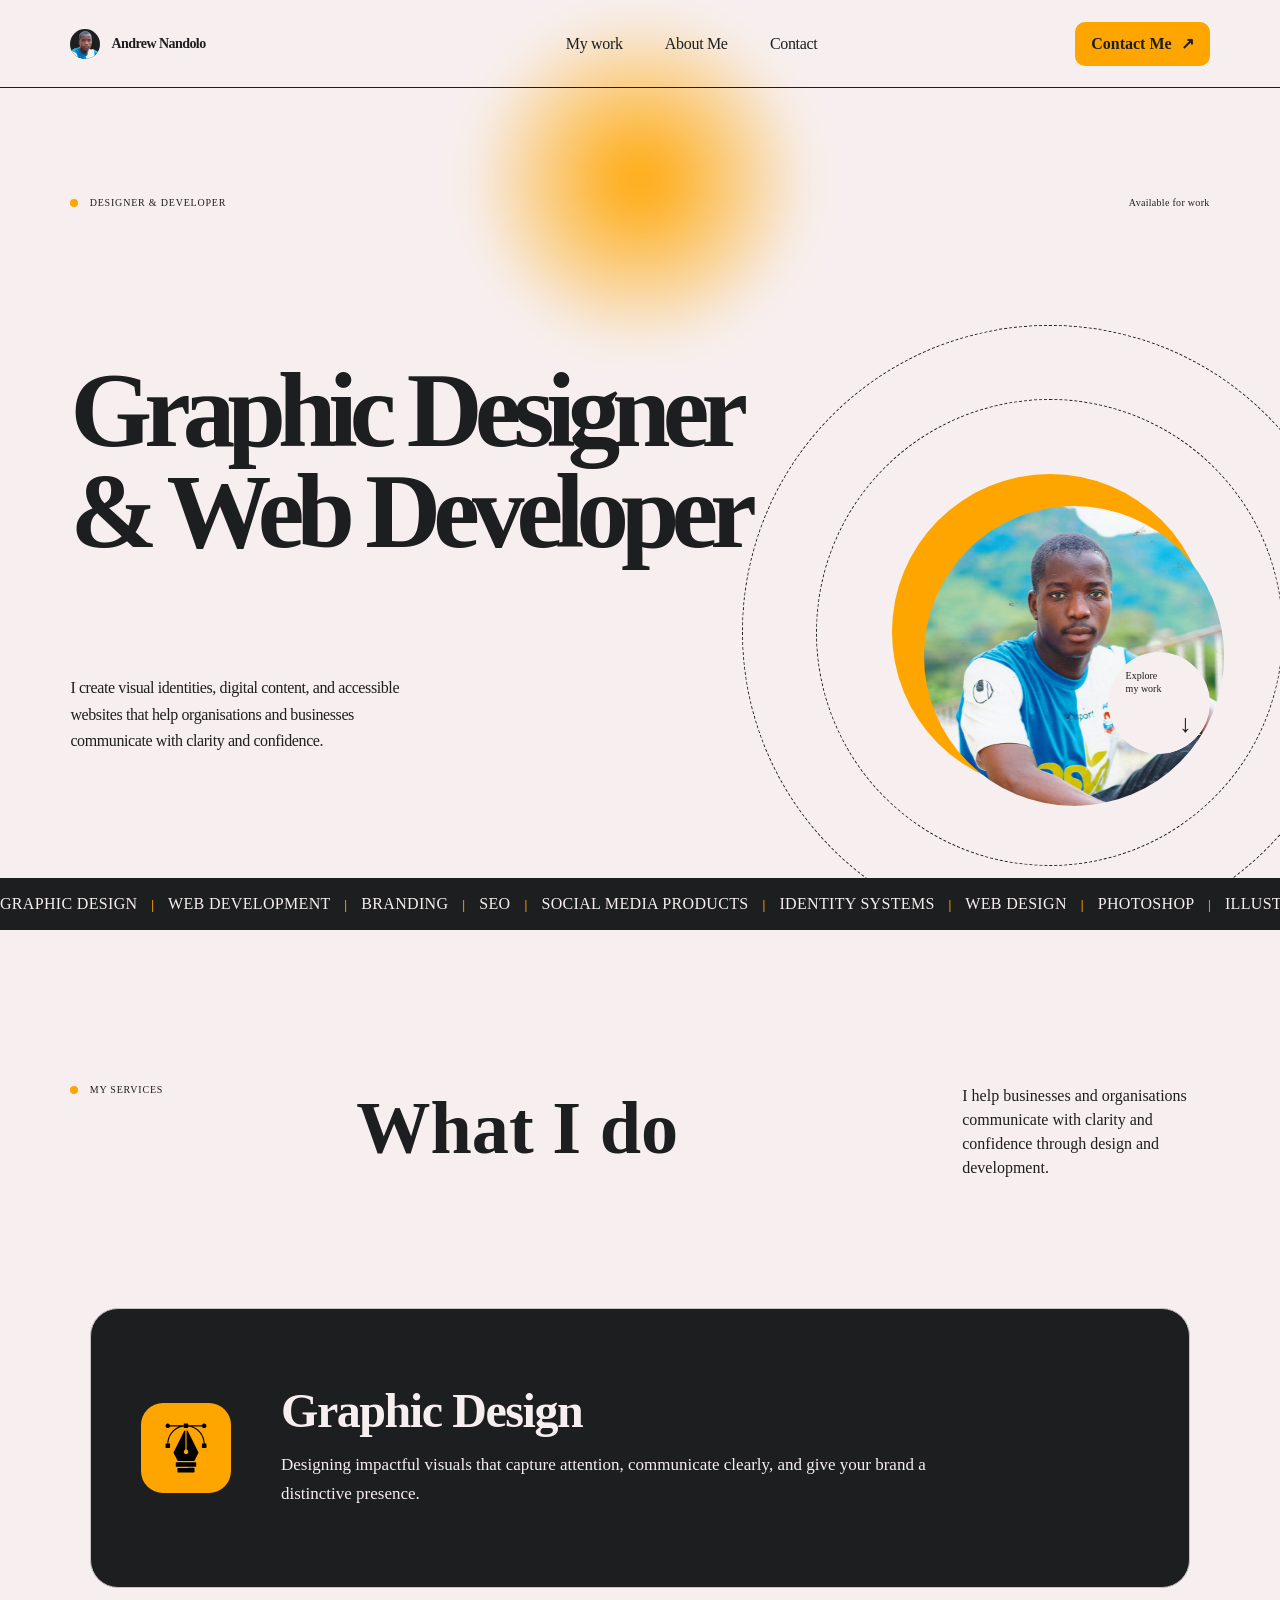
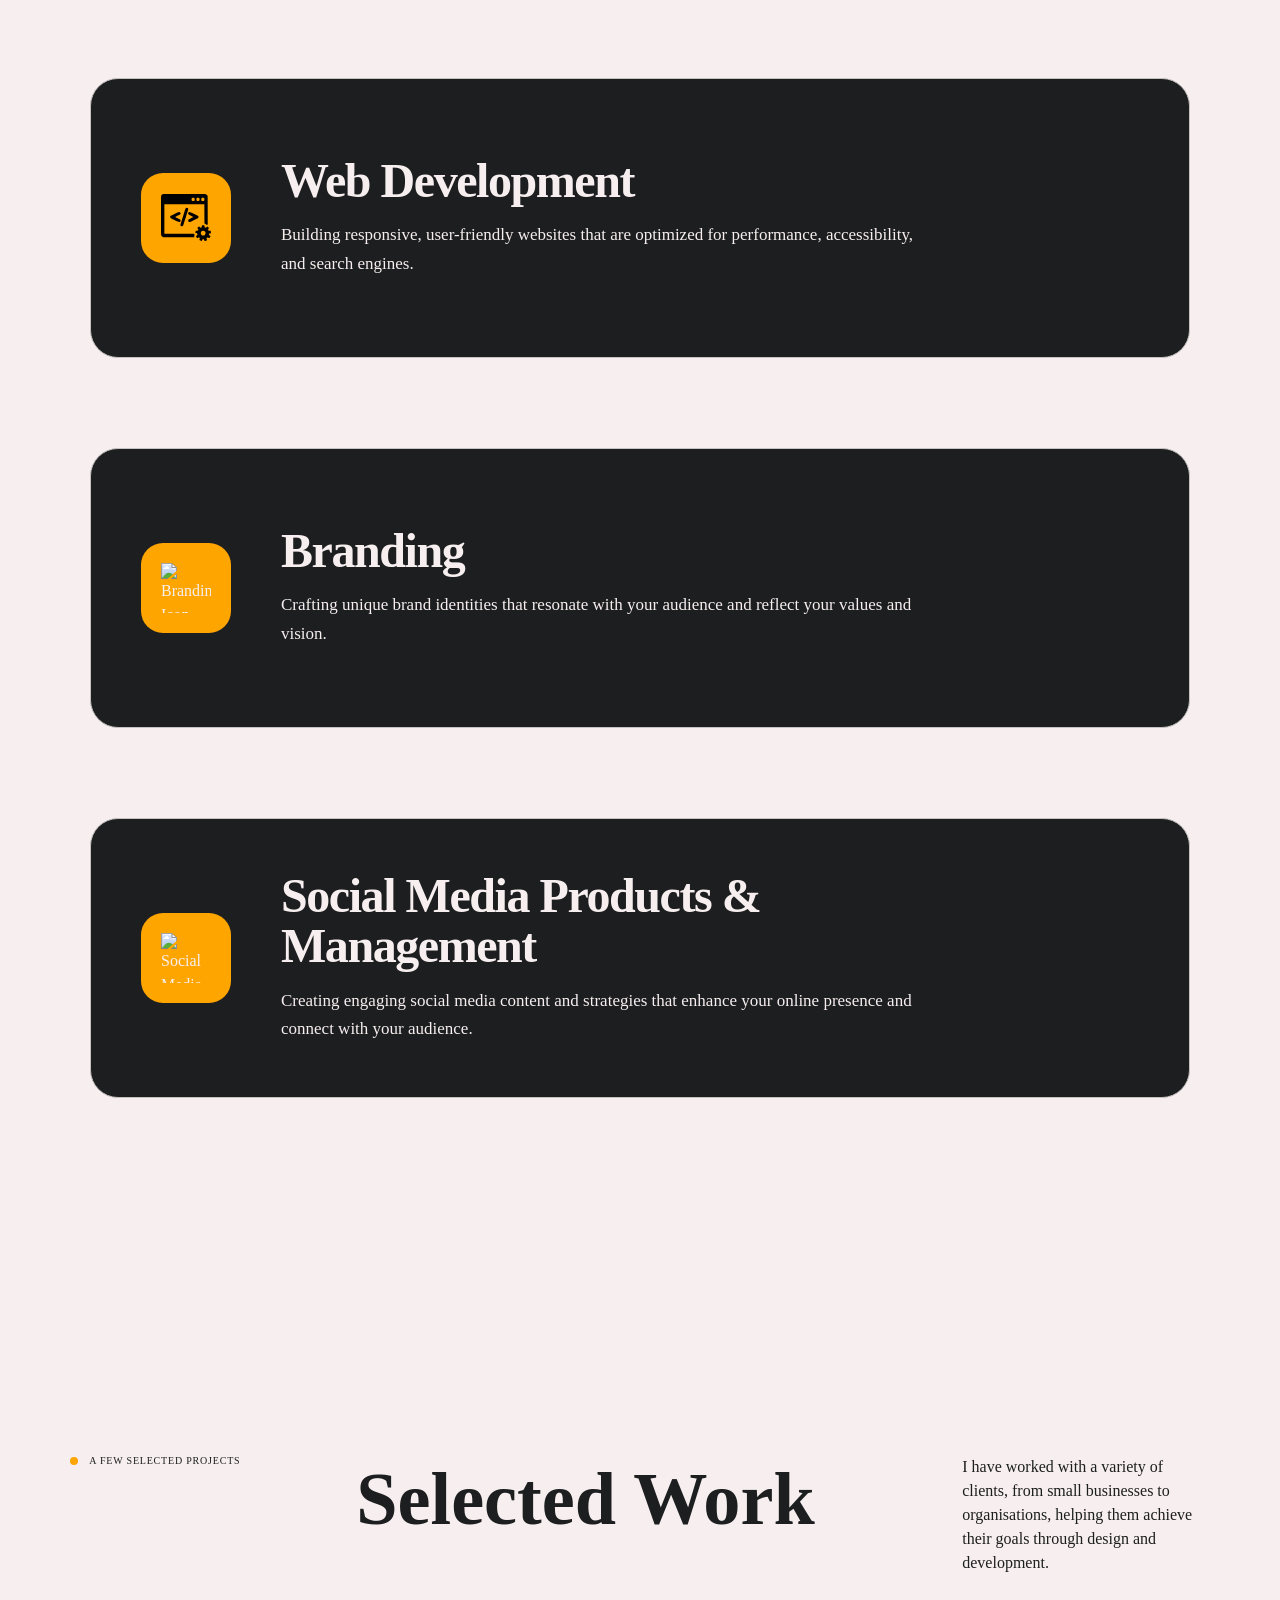
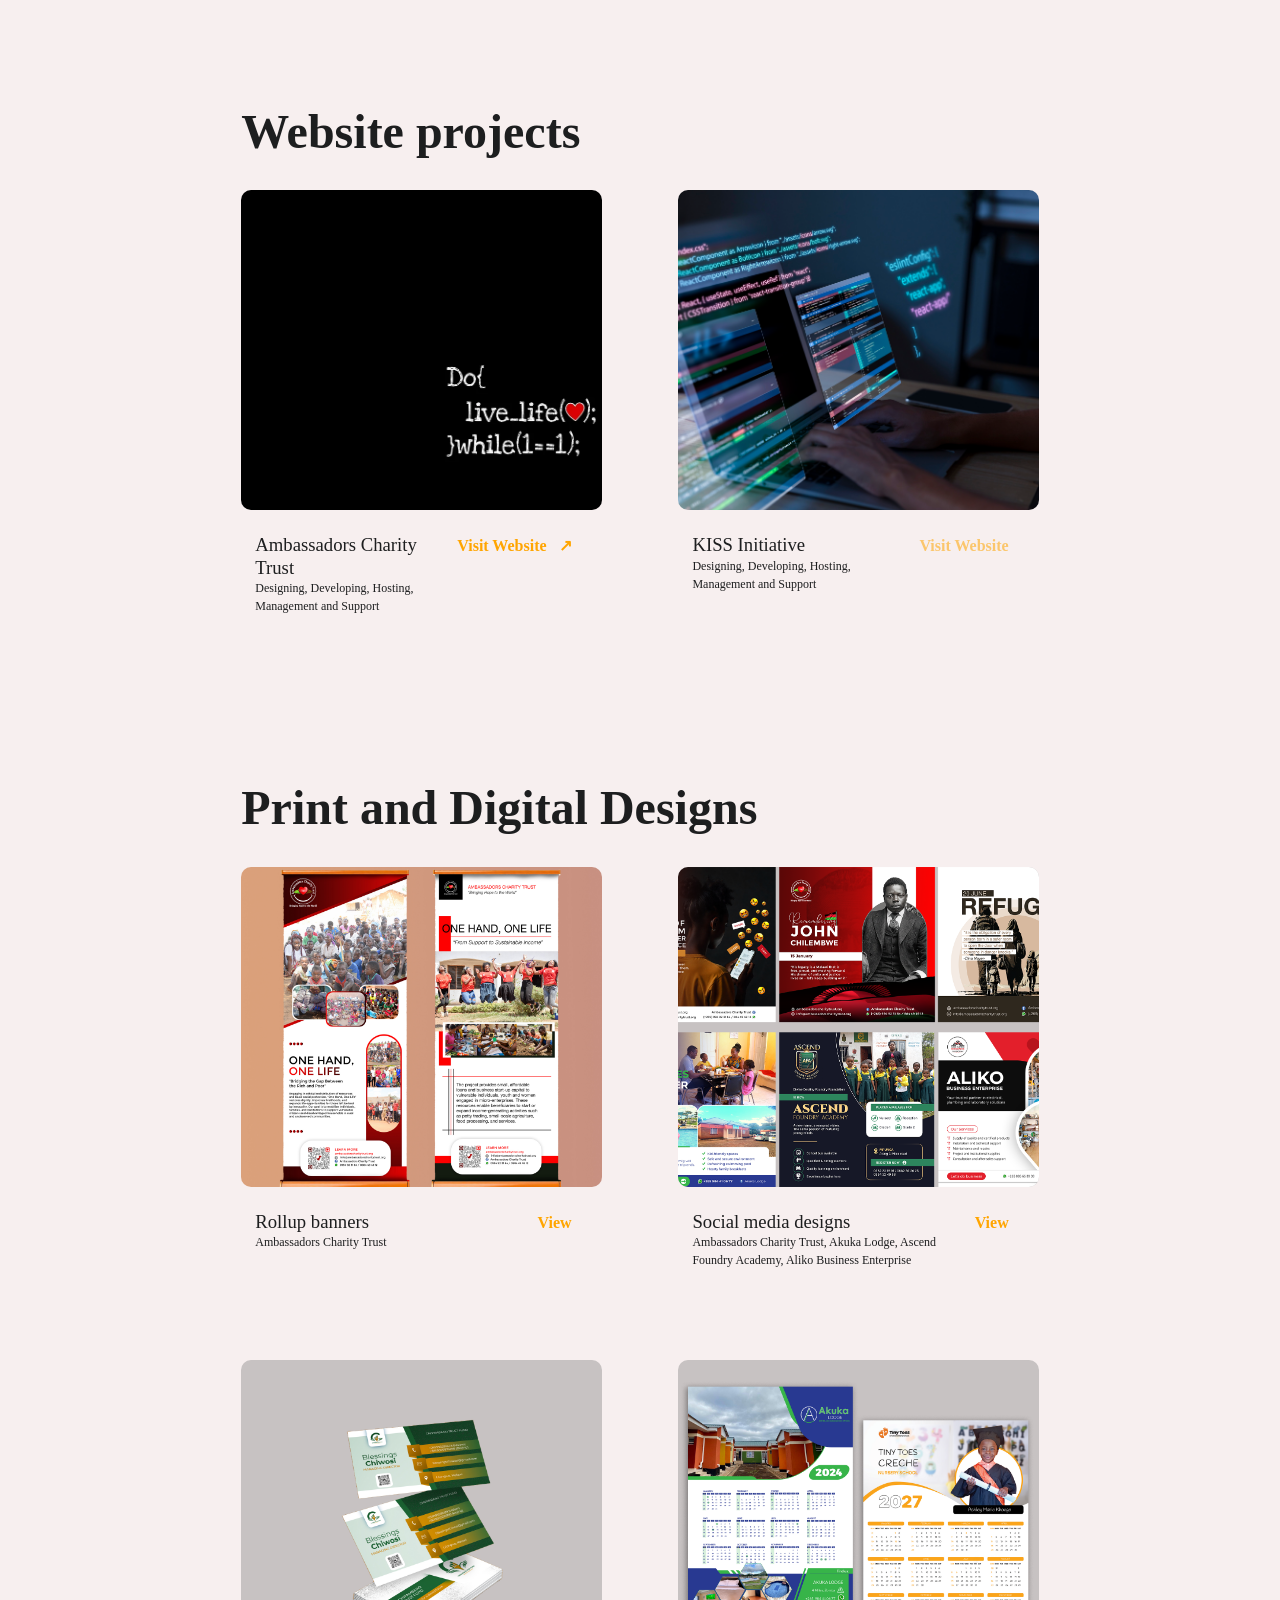
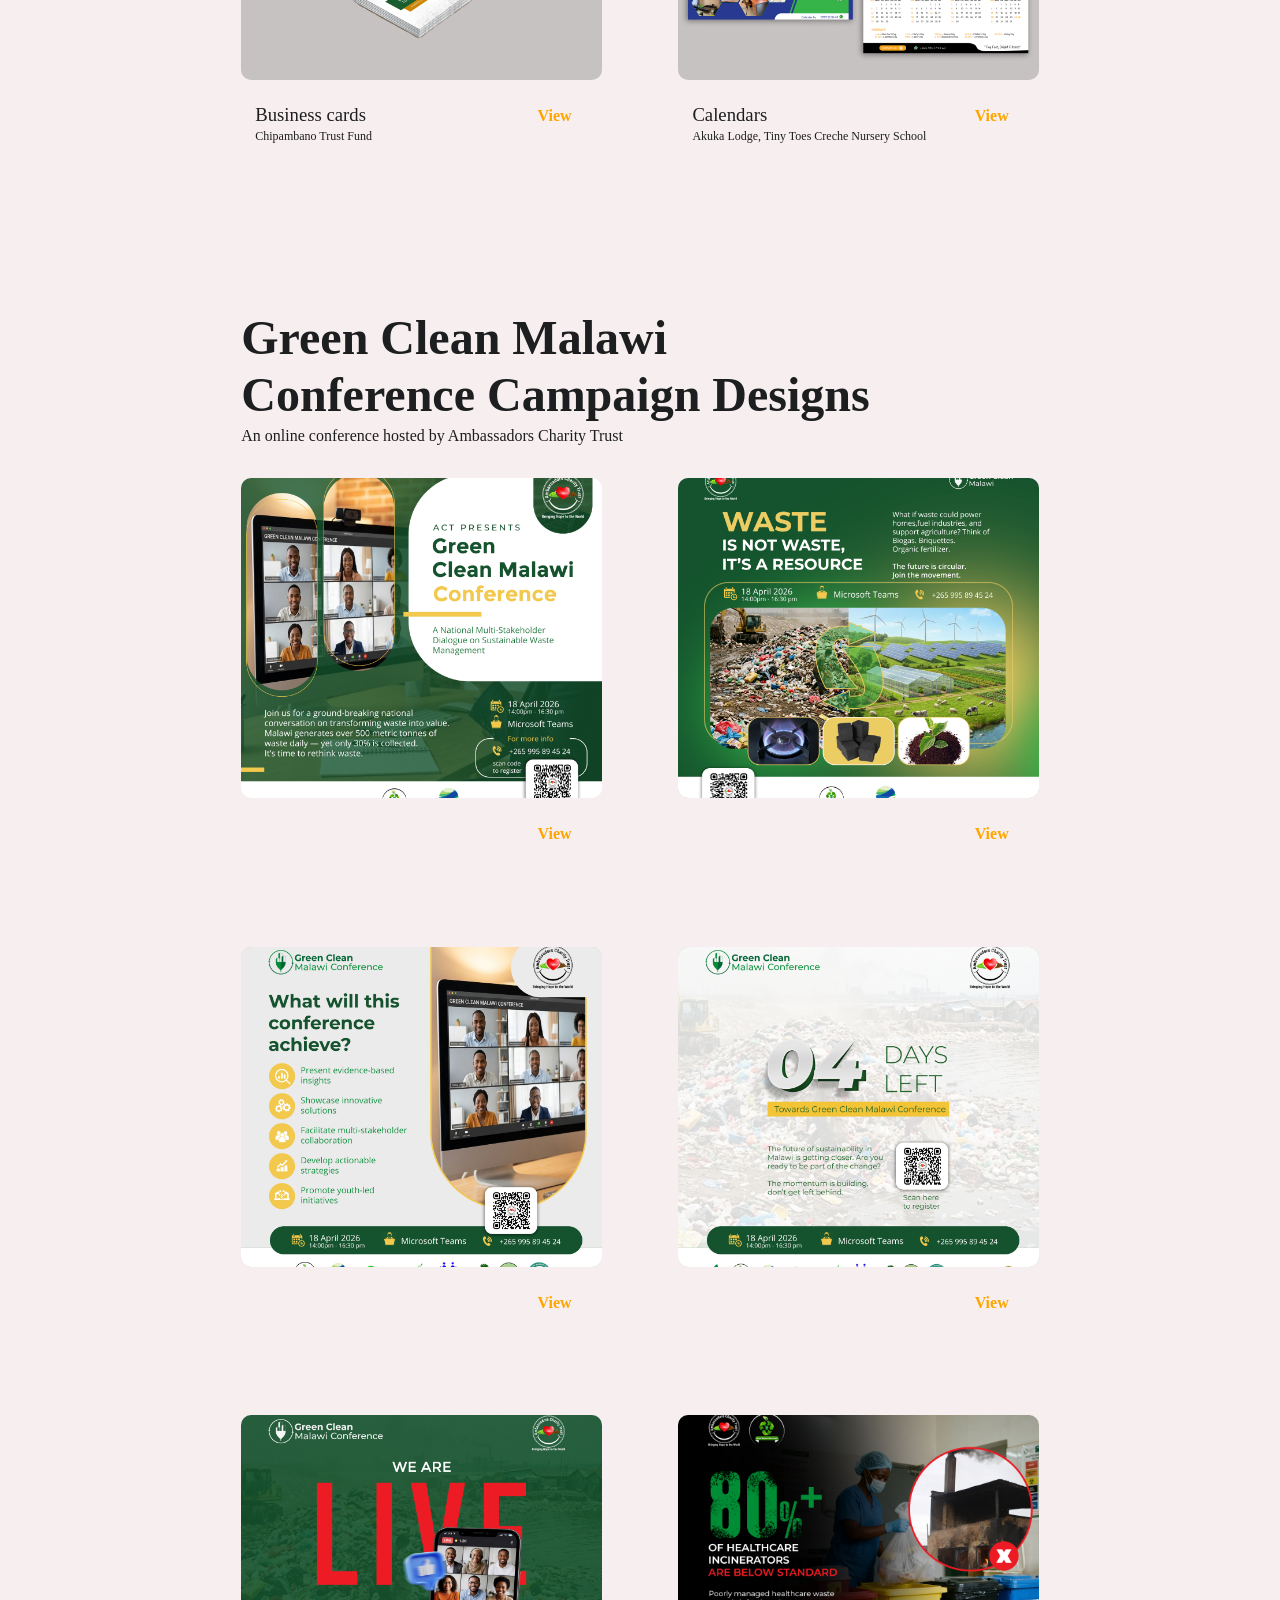
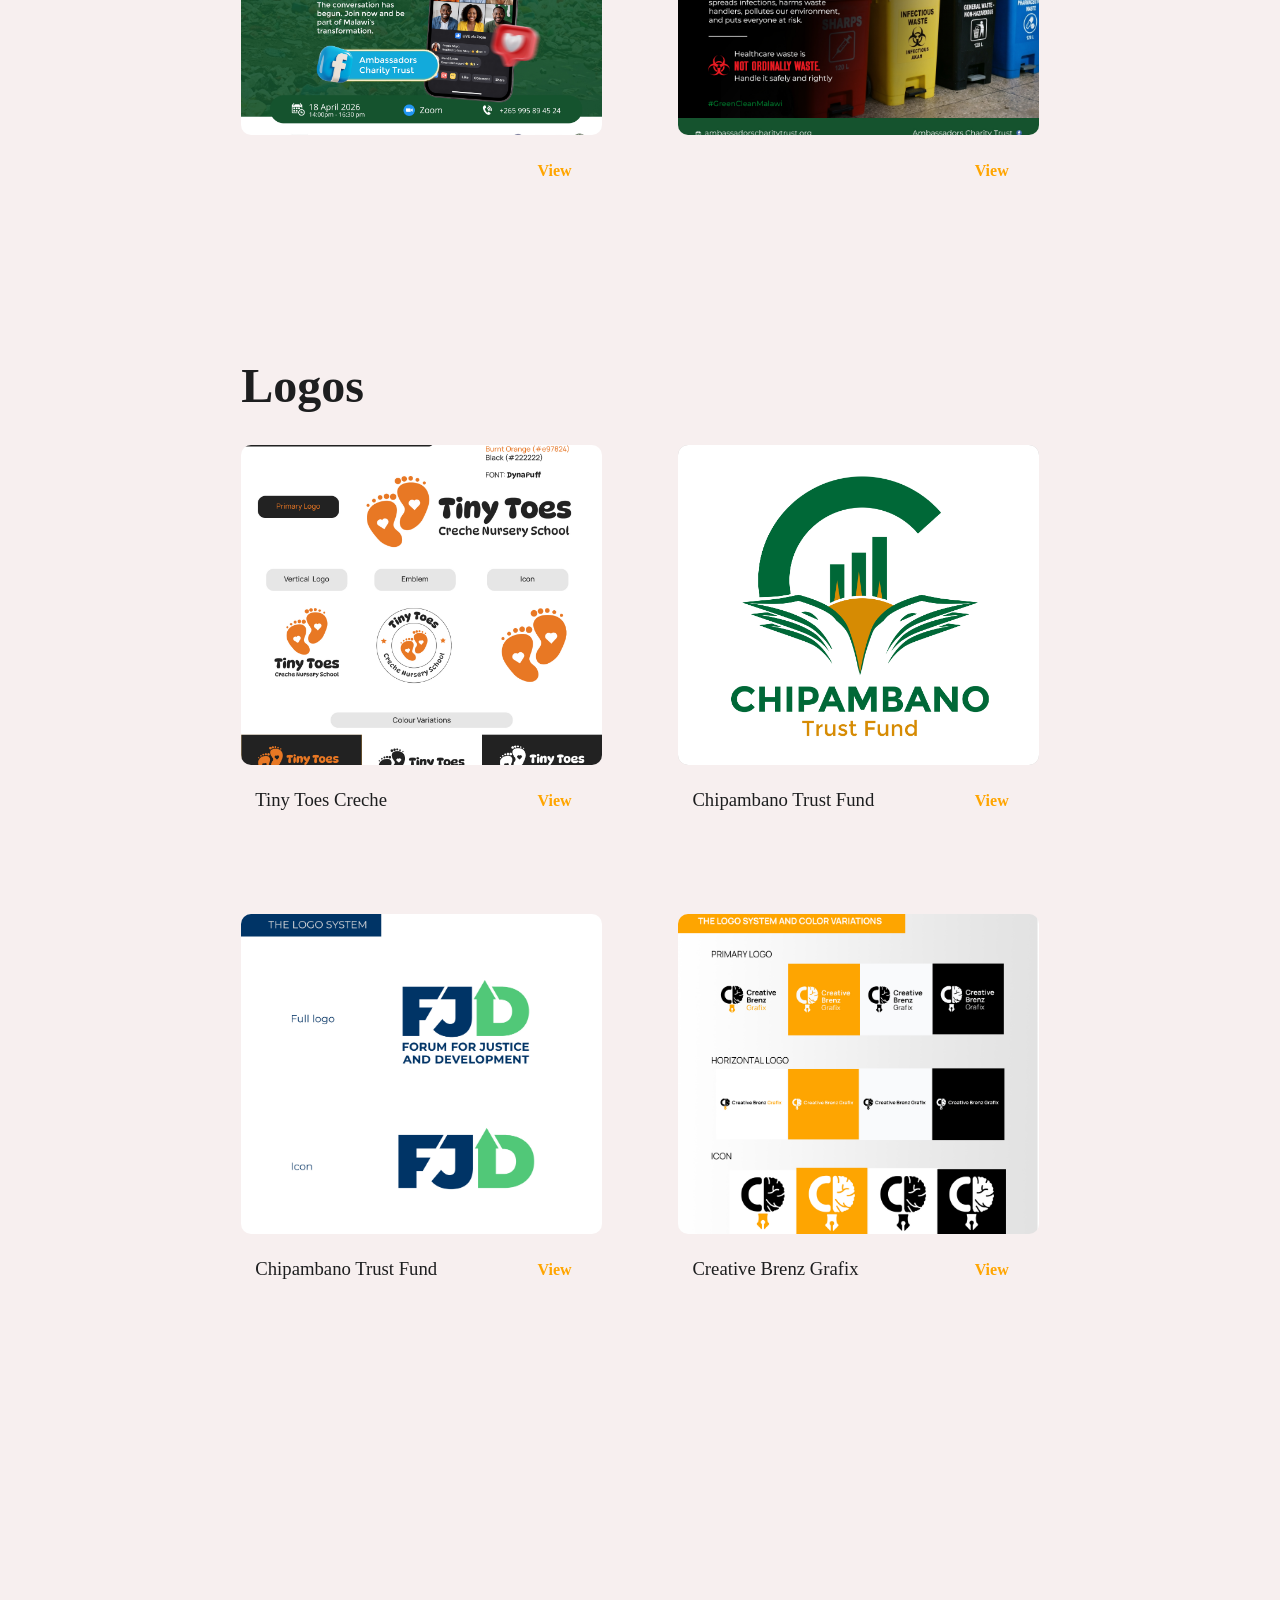
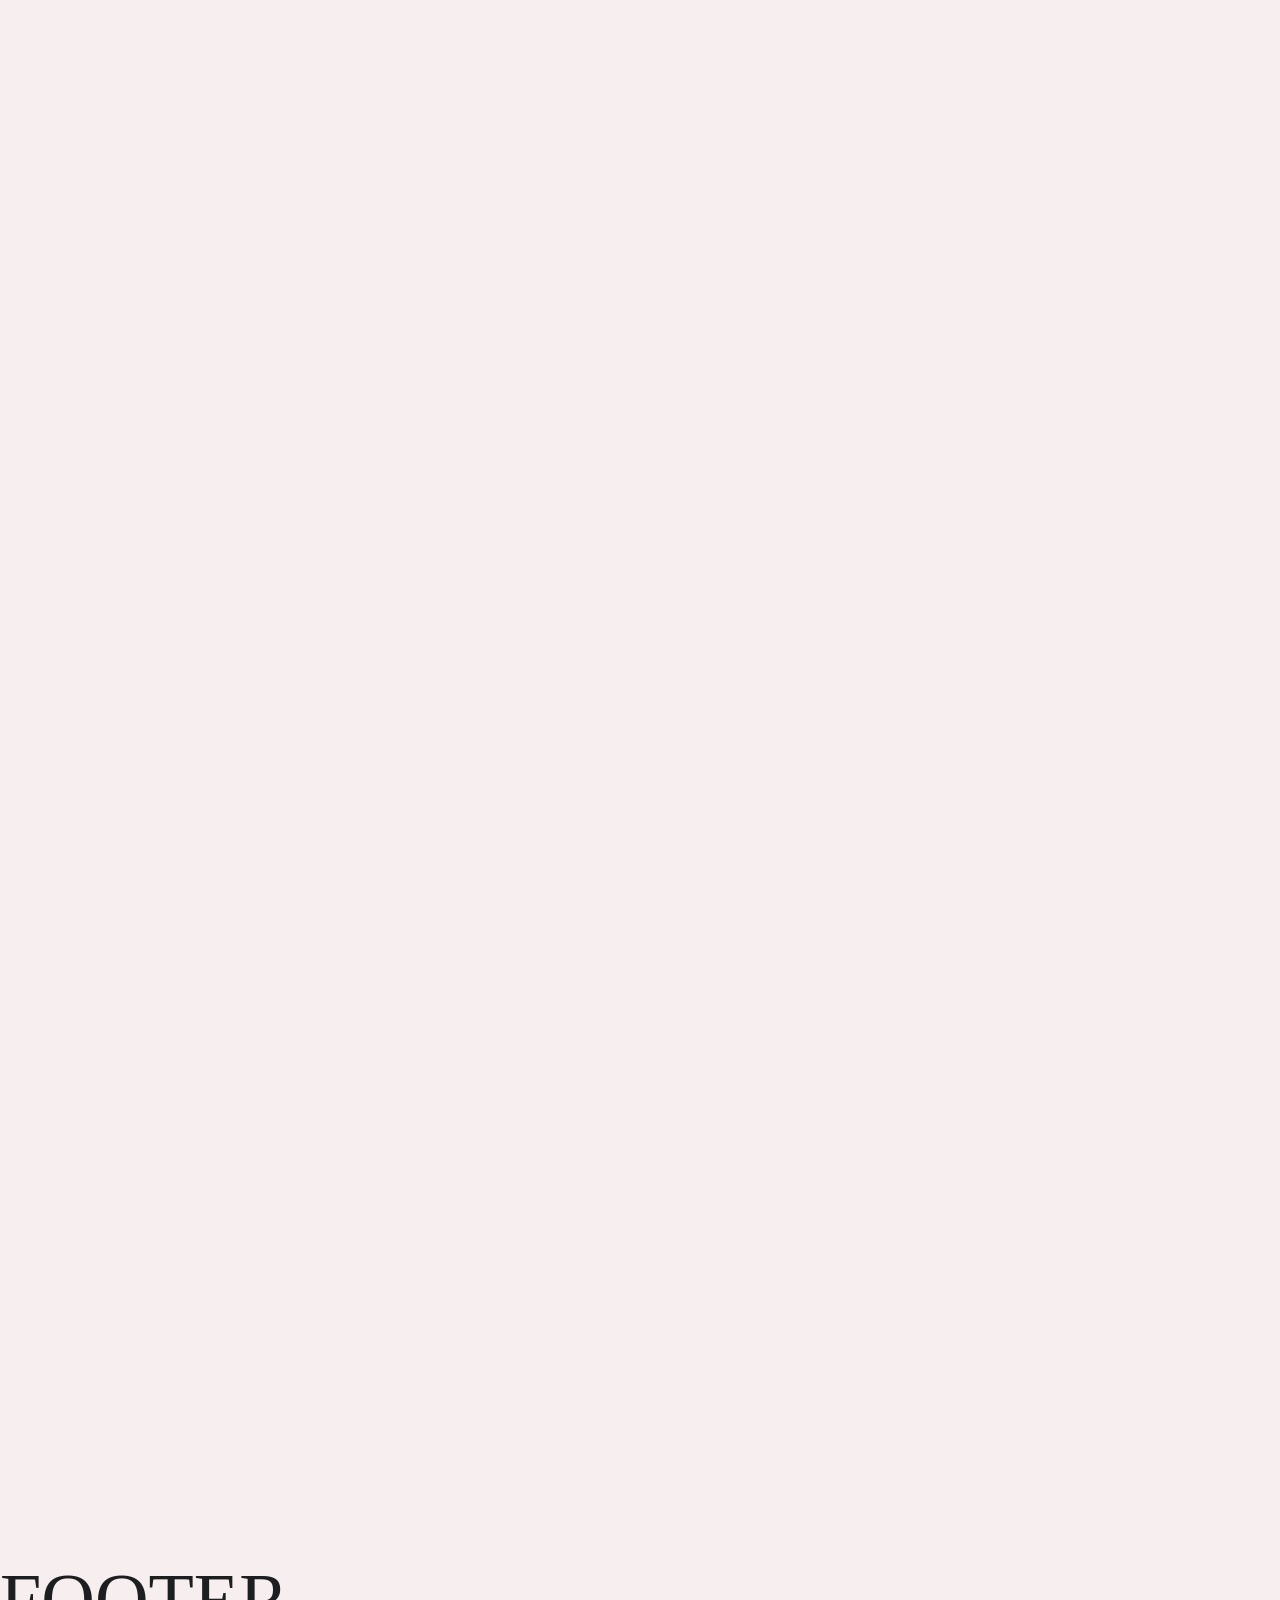
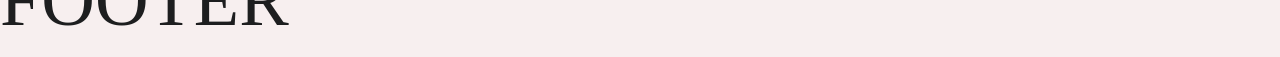
==== index.html @ 15eb2fb8 "Pojects section HTML and CSS" ====
<!DOCTYPE html>
<html lang="en">

<head>
    <meta charset="UTF-8">
    <meta name="viewport" content="width=device-width, initial-scale=1.0">
    <script>document.documentElement.classList.add('js');</script>
    <link rel="stylesheet" href="assets/css/style.css">
    <title>Andrew Nandolo | Portfolio</title>
</head>

<body>
    <div class="cursor-glow" aria-hidden="true"></div>
    <header class="site-header">
        <a href="#" class="brand" aria-label="Andrew Nandolo Home">
            <span class="brand-image"><img src="assets/images/user-icon-small.png" alt="Andrew Nandolo's image"
                    srcset="" aria-label="Andrew Nnadolo's image"></span>
            <span class="brand-name">Andrew Nandolo</span>
        </a>
        <button class="menu-toggle" type="button" aria-expanded="false" aria-controls="site-nav">
            <span class="sr-only">Open navigation</span>
            <span></span><span></span>
        </button>

        <nav class="site-nav" id="site-nav" aria-label="Primary Navigation">
            <a href="#work">My work</a>
            <a href="#about">About Me</a>
            <a href="#contact">Contact</a>
        </nav>

        <a class="header-cta button" href="mailto:andrewnandolo01@gmail.com">
            <span>Contact Me</span>
            <span class="arrow">↗</span>
        </a>
    </header>

    <main class="main-content">

        <section class="section hero" aria-labelledby="hero-title">
            <div class="hero-meta reveal">
                <span class="sm-text"><i></i> designer & developer</span>
                <span class="availability">Available for work</span>
            </div>

            <h1 id="hero-title" class="hero-title">
                Graphic Designer <br /> &amp; Web Developer
            </h1>

            <div class="hero-bottom reveal">
                <p class="hero-intro">
                    I create visual identities, digital content, and accessible websites that help organisations and
                    businesses communicate with clarity
                    and confidence.
                </p>
                <a class="round-link magnetic" href="#work" aria-label="Explore selected work">
                    <span>Explore<br />my work</span><b>↓</b>
                </a>
            </div>

            <div class="hero-art reveal" aria-hidden="true">
                <div class="art-orbit orbit-one"></div>
                <div class="art-orbit orbit-two"></div>
                <div class="art-orbit orbit-three"></div>
                <div class="art-disc">
                </div>
                <div class="image">
                    <img src="assets/images/user-icon.jpg" alt="" srcset="">
                </div>
                
            </div>
        </section>
        <section class="section marquee" aria-label="Capabilities">
            <div class="marquee-track">
                <span>Graphic Design <b>|</b> Web Development <b>|</b> Branding <b>|</b> SEO <b>|</b> Social Media
                    Products <b>|</b> Identity Systems <b>|</b> Web Design <b>|</b> Photoshop <b>|</b> Illustrator
                    <b>|</b> InDesign <b>|</b> HTML <b>|</b> CSS <b>|</b> JavaScript <b>|</b> JQuery <b>|</b> PHP
                    <b>|</b> SQL <b>|</b> Bootstrap <b>|</b> Laravel <b>|</b> Premiere Pro <b>|</b> After Effects
                    <b>|</b> Wondershare Filmora <b>|</b></span>
                <span>Graphic Design <b>|</b> Web Development <b>|</b> Branding <b>|</b> SEO <b>|</b> Social Media
                    Products <b>|</b> Identity Systems <b>|</b> Web Design <b>|</b> Photoshop <b>|</b> Illustrator
                    <b>|</b> InDesign <b>|</b> HTML <b>|</b> CSS <b>|</b> JavaScript <b>|</b> JQuery <b>|</b> PHP
                    <b>|</b> SQL <b>|</b> Bootstrap <b>|</b> Laravel <b>|</b> Premiere Pro <b>|</b> After Effects
                    <b>|</b> Wondershare Filmora </span>

            </div>
        </section>
        <section class="section services" aria-labelledby="services-title">
            <div class="section-top reveal">
                <p class="sm-text"><i></i> My services </p>
                <h2 id="services-title" class="section-title fs-display-sm">What I do</h2>
                <p class="section-intro fs-small">
                    I help businesses and organisations communicate with clarity and confidence through design and
                    development.
                </p>
            </div>

            <div class="services-stack">

                <div class="services-list">
                    <a href="#" class="service-item">
                        <div class="service-icon">
                            <span class="icon">
                                <img src="assets/images/gd-icon.svg" alt="Graphic Design Icon" srcset="">
                            </span>
                        </div>
                        <div class="service-details">
                            <h3 class="service-title">Graphic Design</h3>
                            <p class="service-desc">
                                Designing impactful visuals that capture attention, communicate clearly, and give your
                                brand a distinctive presence.
                            </p>
                        </div>
                    </a>
                    <a href="#" class="service-item">
                        <div class="service-icon">
                            <span class="icon">
                                <img src="assets/images/wd-icon.svg" alt="Web Development Icon" srcset="">
                            </span>
                        </div>
                        <div class="service-details">
                            <h3 class="service-title">Web Development</h3>
                            <p class="service-desc">
                                Building responsive, user-friendly websites that are optimized for performance,
                                accessibility, and search engines.
                            </p>
                        </div>
                    </a>
                    <a href="#" class="service-item">
                        <div class="service-icon">
                            <span class="icon">
                                <img src="assets/images/branding-icon.png" alt="Branding Icon" srcset="">
                            </span>
                        </div>
                        <div class="service-details">
                            <h3 class="service-title">Branding</h3>
                            <p class="service-desc">
                                Crafting unique brand identities that resonate with your audience and reflect your
                                values and vision.
                            </p>
                        </div>
                    </a>
                    <a href="#" class="service-item">
                        <div class="service-icon">
                            <span class="icon">
                                <img src="assets/images/social-media-icon.png" alt="Social Media Products" srcset="">
                            </span>
                        </div>
                        <div class="service-details">
                            <h3 class="service-title">Social Media Products &amp; Management</h3>
                            <p class="service-desc">
                                Creating engaging social media content and strategies that enhance your online presence
                                and connect with your audience.
                            </p>
                        </div>
                    </a>

                </div>
            </div>
        </section>
        <section class="section work" aria-labelledby="work-title">
            <div class="section-top reveal">
                <p class="sm-text"><i></i> A few selected projects</p>
                <h2 id="work-title" class="section-title fs-display-sm">Selected Work</h2>
                <p class="section-intro fs-small">
                    I have worked with a variety of clients, from small businesses to organisations, helping them
                    achieve their goals through design and development.
                </p>
            </div>

            <h3 class="heading fs-heading" id="websites-heading">Website projects</h3>
            <div class="projects-list" aria-labelledby="websites-heading">
                <article class="project-item">
                    <div class="project-image">
                        <img src="assets/images/project1.jpg" alt="Ambassadors Charity Trust Website" srcset="">
                    </div>
                    <div class="project-details fs-body">
                        <div class="project-desc">
                            <h3 class="project-title fw-400">Ambassadors Charity Trust</h3>
                            <p class="fs-smaller">Designing, Developing, Hosting, Management and Support</p>
                        </div>
                        <a href="#" target="_blank" class="button text-accent">Visit Website &nbsp;&nbsp;<span class="arrow">↗</span></a>
                    </div>
                </article>

                <article class="project-item">
                    <div class="project-image">
                        <img src="assets/images/project2.jpg" alt="KISS Initiative Website" srcset="">
                    </div>
                    <div class="project-details fs-body">
                        <div class="project-desc">
                            <h3 class="project-title fw-400">KISS Initiative</h3>
                            <p class="fs-smaller">Designing, Developing, Hosting, Management and Support</p>
                        </div>
                        <button class="button text-accent" disabled title="Website no longer live">Visit Website</button>
                    </div>
                </article>
            </div>

            <h3 class="heading fs-heading" id="social-media-heading">Print and Digital Designs</h3>
            <div class="projects-list" aria-labelledby="social-media-heading">
                <article class="project-item">
                    <div class="project-image">
                        <img src="assets/images/banner.jpg" alt="Rollup banner designs" srcset="">
                    </div>
                    <div class="project-details fs-body">
                        <div class="project-desc">
                            <h3 class="project-title fw-400">Rollup banners</h3>
                            <p class="fs-smaller">Ambassadors Charity Trust</p>
                        </div>
                        <button class="button text-accent">View</button>
                    </div>
                </article>

                <article class="project-item">
                    <div class="project-image">
                        <img src="assets/images/sm-design.png" alt="Social media designs" srcset="">
                    </div>
                    <div class="project-details fs-body">
                        <div class="project-desc">
                            <h3 class="project-title fw-400">Social media designs</h3>
                            <p class="fs-smaller">Ambassadors Charity Trust, Akuka Lodge, Ascend Foundry Academy, Aliko Business Enterprise</p>
                        </div>
                        <button class="button text-accent">View</button>
                    </div>
                </article>
                <article class="project-item">
                    <div class="project-image">
                        <img src="assets/images/b-card.png" alt="Business card design" srcset="">
                    </div>
                    <div class="project-details fs-body">
                        <div class="project-desc">
                            <h3 class="project-title fw-400">Business cards</h3>
                            <p class="fs-smaller">Chipambano Trust Fund</p>
                        </div>
                        <button class="button text-accent">View</button>
                    </div>
                </article>
                <article class="project-item">
                    <div class="project-image">
                        <img src="assets/images/calendar-designs.png" alt="Calendar design" srcset="">
                    </div>
                    <div class="project-details fs-body">
                        <div class="project-desc">
                            <h3 class="project-title fw-400">Calendars</h3>
                            <p class="fs-smaller">Akuka Lodge, Tiny Toes Creche Nursery School</p>
                        </div>
                        <button class="button text-accent">View</button>
                    </div>
                </article>
            </div>

            <h3 class="heading green-clean fs-heading" id="green-clean">Green Clean Malawi <br>Conference Campaign Designs</h3>
            <p class="supporting fs-small">An online conference hosted by Ambassadors Charity Trust</p>
            <div class="projects-list" aria-labelledby="green-clean">
                <article class="project-item">
                    <div class="project-image">
                        <img src="assets/images/con-img1.jpg" alt="Conference flyer 1" srcset="">
                    </div>
                <div class="project-details fs-body">
                    <div class="project-desc">
                        <h3 class="project-title fw-400"></h3>
                        <p class="fs-smaller"></p>
                    </div>
                    <button class="button text-accent">View</button>
                </div>
                </article>

                <article class="project-item">
                    <div class="project-image">
                        <img src="assets/images/con-img2.jpg" alt="Conference flyer 2" srcset="">
                    </div>
                <div class="project-details fs-body">
                    <div class="project-desc">
                        <h3 class="project-title fw-400"></h3>
                        <p class="fs-smaller"></p>
                    </div>
                    <button class="button text-accent">View</button>
                </div>
                </article>

                <article class="project-item">
                    <div class="project-image">
                        <img src="assets/images/con-img3.jpg" alt="Conference flyer 3" srcset="">
                    </div>
                <div class="project-details fs-body">
                    <div class="project-desc">
                        <h3 class="project-title fw-400"></h3>
                        <p class="fs-smaller"></p>
                    </div>
                    <button class="button text-accent">View</button>
                </div>
                </article>

                <article class="project-item">
                    <div class="project-image">
                        <img src="assets/images/con-img4.jpg" alt="Conference flyer 4" srcset="">
                    </div>
                <div class="project-details fs-body">
                    <div class="project-desc">
                        <h3 class="project-title fw-400"></h3>
                        <p class="fs-smaller"></p>
                    </div>
                    <button class="button text-accent">View</button>
                </div>
                </article>

                <article class="project-item">
                    <div class="project-image">
                        <img src="assets/images/con-img5.jpg" alt="Conference flyer 5" srcset="">
                    </div>
                <div class="project-details fs-body">
                    <div class="project-desc">
                        <h3 class="project-title fw-400"></h3>
                        <p class="fs-smaller"></p>
                    </div>
                    <button class="button text-accent">View</button>
                </div>
                </article>

                <article class="project-item">
                    <div class="project-image">
                        <img src="assets/images/con-img6.jpg" alt="Conference flyer 6" srcset="">
                    </div>
                <div class="project-details fs-body">
                    <div class="project-desc">
                        <h3 class="project-title fw-400"></h3>
                        <p class="fs-smaller"></p>
                    </div>
                    <button class="button text-accent">View</button>
                </div>
                </article>

               
            </div>

            <h3 class="heading fs-heading" id="logos-heading">Logos</h3>
            <div class="projects-list" aria-labelledby="logos-heading">
                <article class="project-item">
                    <div class="project-image">
                        <img src="assets/images/logo1.jpg" alt="logo for Tiny Toes Creche" srcset="">
                    </div>
                    <div class="project-details fs-body">
                        <div class="project-desc">
                            <h3 class="project-title fw-400">Tiny Toes Creche</h3>
                            <!-- <p class="fs-smaller">Akuka Lodge, Tiny Toes Creche Nursery School</p> -->
                        </div>
                        <button class="button text-accent">View</button>
                    </div>
                </article>
                <article class="project-item">
                    <div class="project-image">
                        <img src="assets/images/logo2.png" alt="logo for Chipambano Trust Fund" srcset="">
                    </div>
                    <div class="project-details fs-body">
                        <div class="project-desc">
                            <h3 class="project-title fw-400">Chipambano Trust Fund</h3>
                            <!-- <p class="fs-smaller">Akuka Lodge, Tiny Toes Creche Nursery School</p> -->
                        </div>
                        <button class="button text-accent">View</button>
                    </div>
                </article>
                <article class="project-item">
                    <div class="project-image">
                        <img src="assets/images/logo3.jpg" alt="logo for Chipambano Trust Fund" srcset="">
                    </div>
                    <div class="project-details fs-body">
                        <div class="project-desc">
                            <h3 class="project-title fw-400">Chipambano Trust Fund</h3>
                            <!-- <p class="fs-smaller">Akuka Lodge, Tiny Toes Creche Nursery School</p> -->
                        </div>
                        <button class="button text-accent">View</button>
                    </div>
                </article>
                <article class="project-item">
                    <div class="project-image">
                        <img src="assets/images/logo4.jpg" alt="logo for Creative Brenz Grafix" srcset="">
                    </div>
                    <div class="project-details fs-body">
                        <div class="project-desc">
                            <h3 class="project-title fw-400">Creative Brenz Grafix</h3>
                            <!-- <p class="fs-smaller">Akuka Lodge, Tiny Toes Creche Nursery School</p> -->
                        </div>
                        <button class="button text-accent">View</button>
                    </div>
                </article>

               
            </div>

        </section>

        <section class="section process" aria-labelledby="process-title">


        </section>
        <section class="section testimonials" aria-labelledby="testimonials-title">

        </section>
        <section class="section clients" aria-labelledby="clients-title">

        </section>

        <section class="section about" aria-labelledby="about-title">

        </section>
        <section class="section contact" aria-labelledby="contact-title">

        </section>

    </main>
    <footer class="footer">
        <div class="fs-display-sm">
            FOOTER
        </div>
    </footer>

    <script src="assets/js/script.js"></script>
</body>

</html>
---- assets/css/style.css ----
@import url('../fonts/fonts.css');

/* styles.css */
@layer tokens, reset, base, layout, components, utilities;

@layer tokens {
    :root {
        color-scheme: light dark;
        --background-color: #f7efef;
        --secondary-color: #c7c2c2;
        --text-color: #1d1e1f;
        --accent-color: #ffa500;
        --shadow: 0 20px 60px rgb(15 23 42 / 12%), 0 1px 2px rgb(15 23 42 / 8%) --primary-font: Manrope;
        --secondary-font: Inter;

        --fw-100: 100;
        --fw-400: 400;
        --fw-600: 600;
        --fw-900: 900;

        --fs-body: clamp(16px, 1.25vw, 18px);
        --fs-small: clamp(14px, 1.3vw, 16px);
        ;
        --fs-smaller: 12px;
        --fs-x-smaller: 10px;
        --fs-display-lg: clamp(48px, 8.2vw, 130px);
        --fs-display-sm: clamp(42px, 5.8vw, 88px);
        --fs-heading: clamp(28px, 4vw, 48px);

        --space-1: 0.25rem;
        --space-2: 0.5rem;
        --space-3: 0.75rem;
        --space-4: 1rem;
        --space-6: 1.5rem;
        --space-8: 2rem;

        --radius-sm: 0.375rem;
        --radius-md: 0.625rem;
        --shadow-md: 0 8px 24px rgb(15 23 42 / 12%);
        --content-width: 72rem;

        --transition: all .3s ease;
    }

    @media (prefers-color-scheme: dark) {
        :root {
            --background-color: #1d1e1f;
            --secondary-color: #312f2f;
            --text-color: #f7efef;
            --accent-color: #ffa500;
            --shadow: 0 20px 60px rgba(152, 156, 163, 0.12), 0 1px 2px rgba(214, 215, 219, 0.322);
        }
    }
}

@layer reset {

    *,
    *::before,
    *::after {
        box-sizing: border-box;
    }

    * {
        margin: 0;
        padding: 0;
    }

    html {
        line-height: 1.5;
    }

    body {
        min-height: 100vh;
    }

    img,
    svg,
    picture,
    video,
    canvas {
        display: block;
        width: 100%;
        height: 100%;
        object-fit: cover;
    }

    button,
    input,
    textarea,
    select {
        font: inherit;
    }
}

@layer base {
    html {
        color-scheme: light;
    }

    body {
        background: var(--background-color);
        color: var(--text-color);
        font-family: var(--secondary-font);
        font-size: var(--fs-body);
        font-weight: var(--fw-100);
    }

    h1,
    h2,
    h3,
    h4 {
        line-height: 1.2;
    }

    a {
        color: var(--text-color);
        text-decoration: none;
    }

    button {
        background: transparent;
        border: none;
    }

    :focus-visible {
        outline: 3px solid var(--color-focus);
        outline-offset: 3px;
    }
}

@layer layout {
    .section {
        padding-left: clamp(24px, 5.5vw, 88px);
        padding-right: clamp(24px, 5.5vw, 88px);
        padding-top: clamp(92px, 12vw, 180px);
        padding-bottom: clamp(92px, 12vw, 180px);
    }

    /* .container {
        width: min(100% - 2rem, var(--content-width));
        margin-inline: auto;
    } */

    /* .stack>*+* {
        margin-block-start: var(--stack-space, var(--space-4));
    } */
}

@layer components {
    .site-header {
        height: 88px;
        display: flex;
        align-items: center;
        justify-content: space-between;
        padding: 0 clamp(24px, 5.5vw, 88px);
        position: relative;
        z-index: 20;
        border-bottom: 1px solid var(--text-color);
    }

    .site-nav {
        display: flex;
        gap: clamp(22px, 3.3vw, 52px);
        margin-left: 8vw;
        font-size: var(--fs-small);
        font-weight: var(--fw-400);
        letter-spacing: -.02em;
    }

    .site-nav a {
        position: relative;
    }

    .site-nav a::after {
        content: "";
        position: absolute;
        left: 0;
        bottom: -4px;
        height: 1px;
        width: 0;
        background: currentColor;
        transition: width .25s;
    }

    .site-nav a:hover:after {
        width: 100%;
    }

    .header-cta {
        display: flex;
        gap: 9px;
        align-items: center;
        font-size: var(--fs-small);
        font-weight: var(--fw-900);
        background: var(--accent-color);
    }

    .header-cta .arrow {
        font-size: var(--fs-body);
        transition: transform .25s
    }

    .header-cta:hover .arrow {
        transform: rotate(45deg);
    }

    .menu-toggle {
        display: none;
    }

    .brand {
        display: flex;
        gap: 11px;
        align-items: center;
        font-size: 14px;
        font-weight: 800;
        letter-spacing: -.04em;
    }

    .brand-image {
        width: 30px;
        height: 30px;
        border-radius: 50%;
        overflow: hidden;
        background: var(--text-color);
    }

    .button {
        display: inline-flex;
        align-items: center;
        justify-content: center;
        min-height: 2.75rem;
        padding: 0.625rem 1rem;
        border-radius: var(--radius-md);
        font: inherit;
        font-weight: 600;
        cursor: pointer;
        transition: var(--transition);
    }

    .button-primary {
        border: 1px solid var(--accent-color);
        background: var(--accent-color);
        color: var(--text-color);
    }

    .button-outline {
        border: 1px solid var(--accent-color);
        background: transparent;
        color: var(--accent-color);
    }

    .button:hover {
        filter: brightness(0.94);
    }

    .button-outline:hover {
        background-color: var(--accent-color);
        color: var(--text-color);
    }

    .button:disabled {
        opacity: 0.55;
        cursor: not-allowed;
    }

    .card {
        padding: var(--space-6);
        border-radius: var(--radius-md);
        background: var(--secondary-color);
        box-shadow: var(--shadow-md);
    }

    .cursor-glow {
        position: fixed;
        z-index: 0;
        width: 50rem;
        height: 50rem;
        left: 50%;
        top: 20%;
        transform: translate(-50%, -50%);
        border-radius: 50%;
        background: radial-gradient(circle, var(--accent-color), transparent 30%);
        filter: blur(20px);
        pointer-events: none;
        transition: left .3s ease-out, top .3s ease-out;
    }


    .hero {
        position: relative;
        min-height: min(790px, calc(100vh - 88px));
        padding-top: clamp(54px, 8.5vw, 132px);
        padding-bottom: 72px;
        overflow: hidden;
    }

    .hero-meta {
        display: flex;
        justify-content: space-between;
        align-items: center;
        position: relative;
        z-index: 2;
    }

    .sm-text {
        margin: 0;
        text-transform: uppercase;
        font: var(--fw-400) var(--fs-x-smaller) var(--secondary-font);
        letter-spacing: .08em;
    }

    .sm-text i {
        display: inline-block;
        width: 8px;
        height: 8px;
        border-radius: 50%;
        background: var(--accent-color);
        margin-right: 8px;
        vertical-align: -1px;
    }

    .availability {
        font: var(--fw-400) var(--fs-x-smaller) var(--secondary-font);
        letter-spacing: .03em;
        color: var(--text-color);
    }

    .hero-title {
        position: relative;
        z-index: 2;
        max-width: 1100px;
        font-size: var(--fs-display-lg);
        line-height: .96;
        letter-spacing: -.075em;
        margin: clamp(65px, 12vw, 160px) 0 0;
        font-weight: var(--fw-600);
    }

    .hero-bottom {
        position: relative;
        z-index: 2;
        display: flex;
        justify-content: space-between;
        align-items: end;
        margin-top: clamp(36px, 7vw, 95px);
    }

    .hero-intro {
        max-width: 360px;
        margin: 0;
        font-family: var(--secondary-font);
        font-size: var(--fs-body);
        line-height: 1.65;
        letter-spacing: -.025em;
    }

    .round-link {
        height: 102px;
        width: 102px;
        border: 1px solid var(--background-color);
        background: var(--background-color);
        border-radius: 50%;
        display: flex;
        flex-direction: column;
        justify-content: space-between;
        padding: 17px;
        font: 500 10px/1.25 var(--secondary-font);
        transition: background .3s, color .3s;
    }

    .round-link b {
        align-self: end;
        font: var(--fw-400) 25px/1 var(--secondary-font);
    }

    .round-link:hover {
        background: var(--text-color);
        color: var(--background-color);
        border: 1px solid var(--text-color);
    }

    .hero-art {
        position: absolute;
        width: min(48vw, 735px);
        aspect-ratio: 1;
        right: -6vw;
        top: 30%;
        /* transform: translateY(-50%); */
    }

    .art-orbit {
        position: absolute;
        border-radius: 50%;
        border: 1px dashed var(--text-color);
        animation: spinLeft 35s linear infinite;
    }

    @keyframes spinLeft {
        to {
            transform: rotate(-360deg);
        }
    }

    .orbit-one {
        inset: 0;
    }

    .orbit-two {
        inset: 12%;
        border-style: dashed;
        animation: spin 35s linear infinite;
    }

    @keyframes spin {
        to {
            transform: rotate(360deg);
        }
    }

    .orbit-three {
        inset: 28%;
    }

    .art-disc {
        position: absolute;
        inset: 36%;
        background: var(--accent-color);
        border-radius: 50%;
        box-shadow: 0 0 0 35px var(--accent-color), 0 0 0 72px var(--accent-color);
    }

    .hero-art .image {
        position: relative;
        width: 300px;
        inset: 29.5%;
        border-radius: 50%;
        overflow: hidden;
    }


    .marquee {
        overflow: hidden;
        background: var(--text-color);
        color: var(--background-color);
        padding: 17px 0;
        white-space: nowrap;
    }

    .marquee-track {
        display: flex;
        width: max-content;
        animation: marquee 28s linear infinite;
    }

    .marquee span {
        display: block;
        padding-right: 2rem;
        font: var(--fw-400) var(--fs-small) var(--secondary-font);
        text-transform: uppercase;
        letter-spacing: .02em;
    }

    .marquee b {
        color: var(--accent-color);
        font-size: .8em;
        padding: 0 .75em;
    }

    @keyframes marquee {
        to {
            transform: translateX(-50%);
        }
    }

    /* .section.services {
        margin: 90px;
    } */
    .section-top {
        display: grid;
        grid-template-columns: .9fr 2fr .85fr;
        gap: 24px;
        align-items: start;
        padding-bottom: clamp(64px, 10vw, 138px);
    }

    .services-stack {
        --stack-top: 80px;
        --card-height: 280px;
        --stack-gap: 22px;
        --settle-distance: 50px;

        width: min(1100px, 100%);
        margin: 0 auto;
        height: auto;
        position: relative;
    }

    .services-list {
        position: relative;

        width: min(1100px, 100%);
        margin: 0 auto;

    }

    /* ==========================================
       SERVICE CARD
    ========================================== */

    .service-item {
        position: sticky;
        top: var(--stack-top);
        display: grid;
        grid-template-columns: 100px 1fr;
        align-items: center;
        gap: 40px;
        width: 100%;
        min-height: var(--card-height);
        box-sizing: border-box;
        margin-bottom: calc(50vh - var(--card-height) - var(--stack-top));
        padding: 50px;
        color: var(--background-color);
        text-decoration: none;
        background: var(--text-color);
        border: 1px solid var(--secondary-color);
        border-radius: 28px;
        box-shadow: var(--shadow);
        overflow: hidden;
        transform:
            translate3d(0, var(--card-y), 0) scale(var(--card-scale));
        transform-origin: center top;
    }


    .service-item:hover {
        --card-scale: 1.05;
        --card-y: -10px;
        transform: translateY(var(--card-y));
        transition: transform .3s ease-out;
    }


    /* ==========================================
       STACK ORDER
    ========================================== */

    .service-item:nth-child(1) {
        z-index: 1;
    }

    .service-item:nth-child(2) {
        z-index: 2;
        top: calc(var(--stack-top) + var(--stack-gap));
    }

    .service-item:nth-child(3) {
        z-index: 3;
        top: calc(var(--stack-top) + 2 * var(--stack-gap));
    }

    .service-item:nth-child(4) {
        z-index: 4;
        top: calc(var(--stack-top) + 3 * var(--stack-gap));
        margin-bottom: var(--settle-distance);
    }




    /* ==========================================
       ICON
    ========================================== */

    .service-icon {
        display: flex;

        align-items: center;
        justify-content: center;

        width: 90px;
        height: 90px;

        background: color-mix(in srgb,
                var(--accent-color) 100%,
                transparent);

        border-radius: 22px;
    }

    .service-icon .icon {
        display: flex;

        align-items: center;
        justify-content: center;
    }

    .service-icon img {
        width: 50px;
        height: 50px;

        object-fit: contain;
    }


    /* ==========================================
       DETAILS
    ========================================== */

    .service-details {
        max-width: 700px;
    }

    .service-title {
        margin: 0 0 15px;

        font-size: var(--fs-heading);

        line-height: 1.05;

        font-weight: 700;

        letter-spacing: -0.03em;
    }

    .service-desc {
        max-width: 650px;

        margin: 0;

        color: var(--background-color);

        font-size: 17px;

        line-height: 1.7;
    }

    .projects-list {
        width: 70%;
        margin: auto;
        display: grid;
        grid-template-columns: repeat(auto-fit, minmax(40%, 1fr));
        gap: clamp(50px, 6vw, 88px);
        margin-bottom: 150px;
    }

    .projects-list .project-item {
        display: block;
        text-decoration: none;
        color: var(--text-color);
        box-shadow: var(--shadow);
        border-radius: var(--radius-md);
        transition: var(--transition);
    }

    .projects-list .project-item:hover {
        transform: translateY(-5px);
    }

    .projects-list .project-item .project-image {
        width: 100%;
        height: clamp(250px, 30vw, 320px);
        background: var(--secondary-color);
        border-radius: var(--radius-md);
        overflow: hidden;
    }

    .heading {
        width: 70%;
        margin: auto;
        margin-bottom: 30px;
    }

    .heading.green-clean {
        margin-bottom: 0;
    }

    .supporting {
        width: 70%;
        margin: auto;
        margin-bottom: 30px;
    }

    .project-details {
        display: grid;
        grid-template-columns: 3fr auto;
        align-items: baseline;
        gap: 10px;
        padding: 14px;
    }

    .js .reveal {
        opacity: 0;
        transform: translateY(26px);
        transition: opacity .7s cubic-bezier(.2, .7, .2, 1), transform .7s cubic-bezier(.2, .7, .2, 1);
    }

    .js .reveal.is-visible {
        opacity: 1;
        transform: translateY(0);
    }


    @media (prefers-color-scheme: dark) {
        .cursor-glow {
            background: radial-gradient(circle, var(--secondary-color), transparent 30%);
        }

    }

    @media (max-width: 992px) {
        .site-header {
            height: 70px;
        }

        .site-nav,
        .header-cta {
            display: none;
        }

        .menu-toggle {
            display: flex;
            width: 42px;
            height: 42px;
            background: transparent;
            border: 1px solid var(--text-color);
            border-radius: 50%;
            flex-direction: column;
            justify-content: center;
            align-items: center;
            gap: 5px;
            cursor: pointer;
        }

        .menu-toggle span:not(.sr-only) {
            width: 14px;
            height: 1px;
            background: var(--text-color);
            transition: transform .25s;
        }

        .site-header.nav-open .menu-toggle span:nth-of-type(2) {
            transform: translateY(3px) rotate(45deg);
        }

        .site-header.nav-open .menu-toggle span:nth-of-type(3) {
            transform: translateY(-3px) rotate(-45deg);
        }

        .site-header.nav-open .site-nav {
            display: flex;
            position: absolute;
            top: 70px;
            left: 0;
            width: 100%;
            margin: 0;
            padding: 28px 24px;
            background: var(--background-color);
            border-bottom: 1px solid var(--secondary-color);
            flex-direction: column;
            gap: 20px;
            font-size: 14px;
        }


    }
}

@layer utilities {
    .sr-only {
        position: absolute;
        width: 1px;
        height: 1px;
        padding: 0;
        margin: -1px;
        overflow: hidden;
        clip: rect(0, 0, 0, 0);
        white-space: nowrap;
        border: 0;
    }

    .fs-display-lg {
        font-size: var(--fs-display-lg);
    }

    .fs-display-sm {
        font-size: var(--fs-display-sm);
    }

    .fs-heading {
        font-size: var(--fs-heading);
    }

    .fs-body {
        font-size: var(--fs-body);
    }

    .fs-small {
        font-size: var(--fs-small);
    }

    .fs-smaller {
        font-size: var(--fs-smaller);
    }

    .fs-x-smaller {
        font-size: var(--fs-x-smaller);
    }

    .fw-100 {
        font-weight: var(--fw-100);
    }

    .fw-400 {
        font-weight: var(--fw-400);
    }

    .fw-600 {
        font-weight: var(--fw-600);
    }

    .fw-900 {
        font-weight: var(--fw-900);
    }

    .text-accent {
        color: var(--accent-color);
    }


}
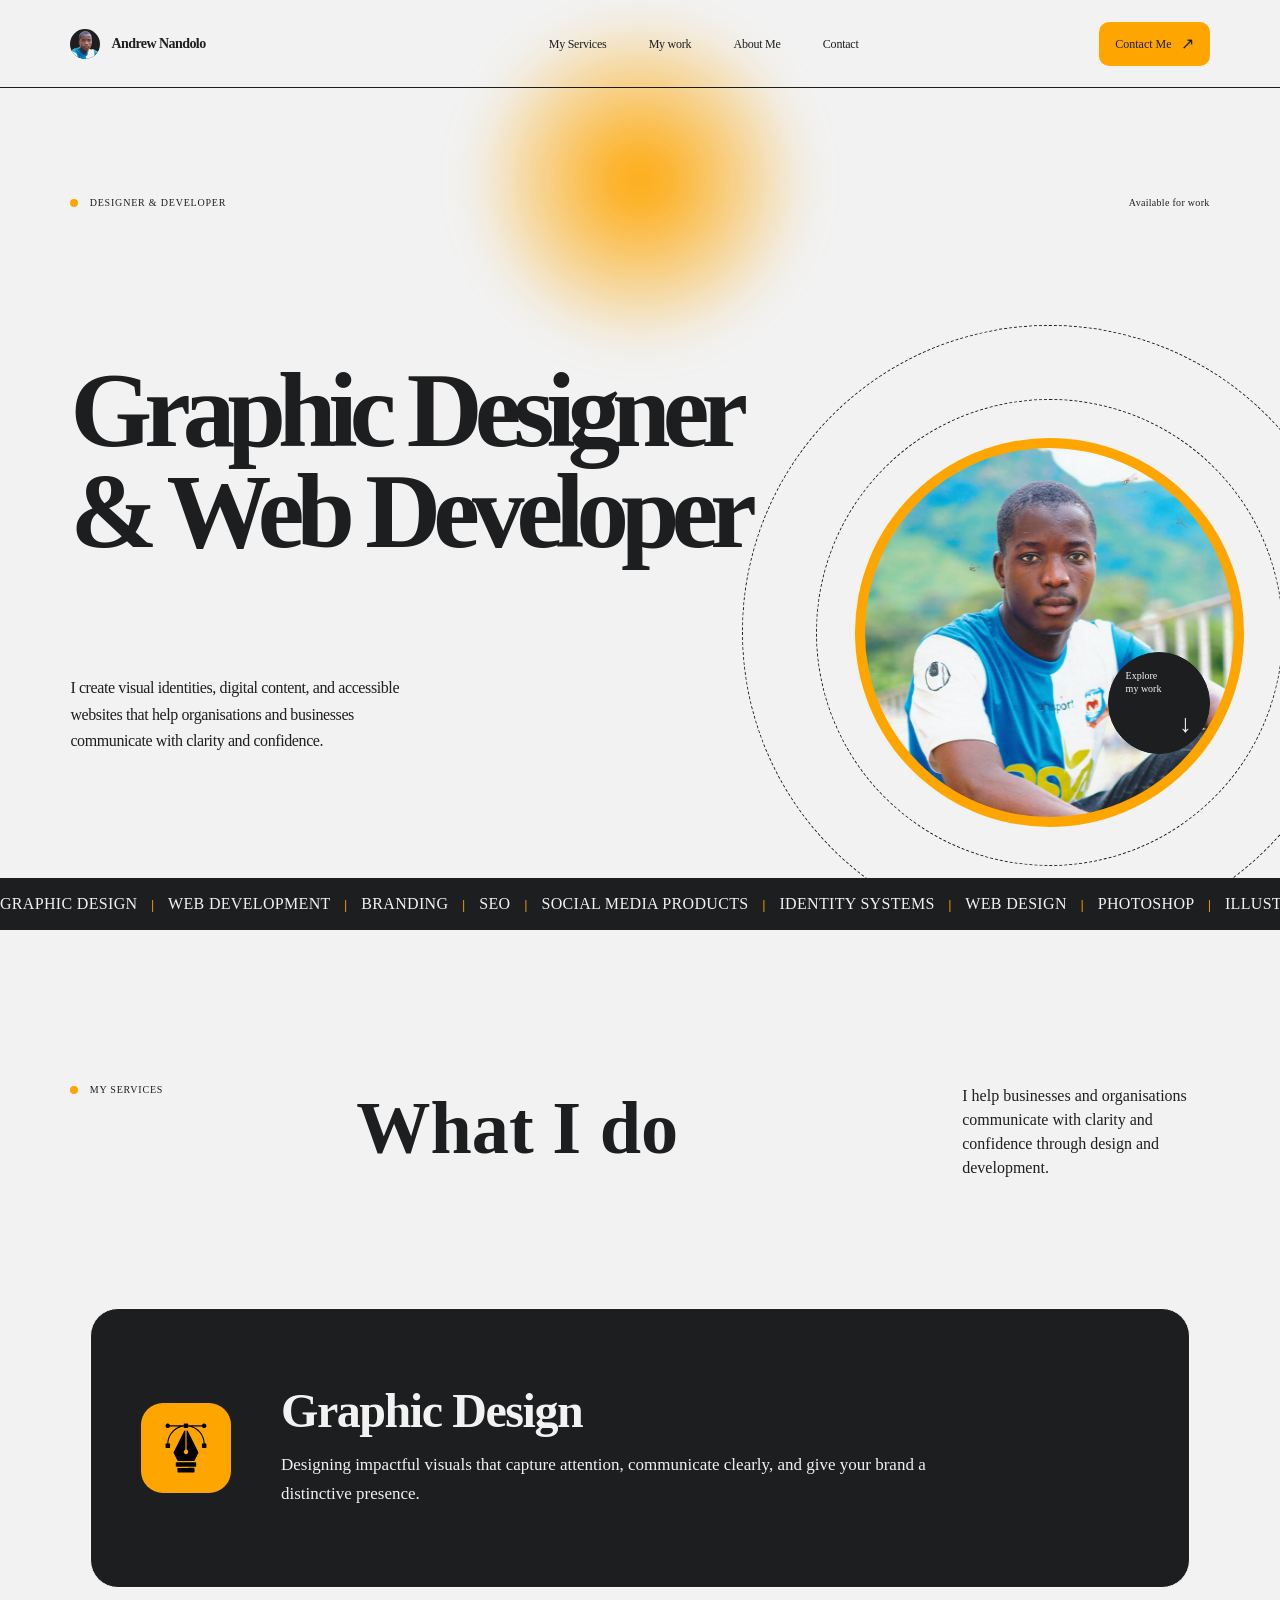
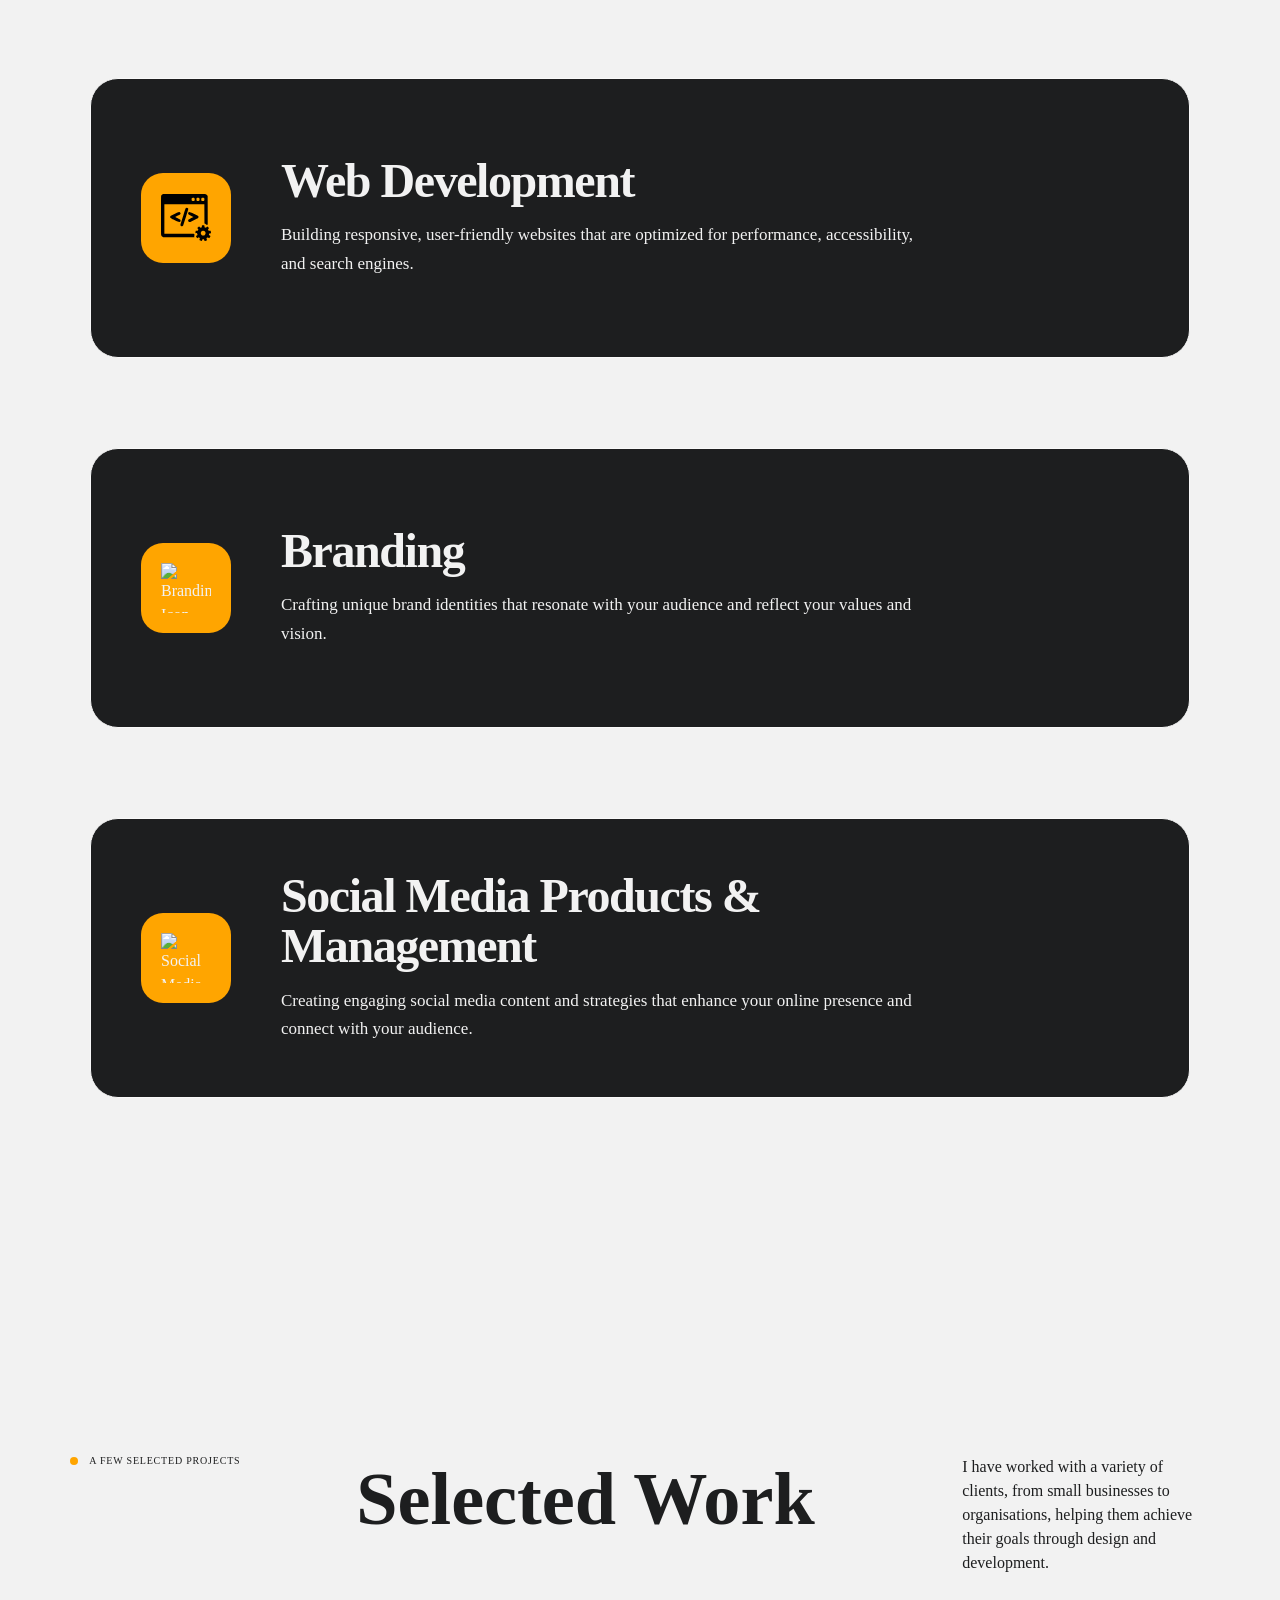
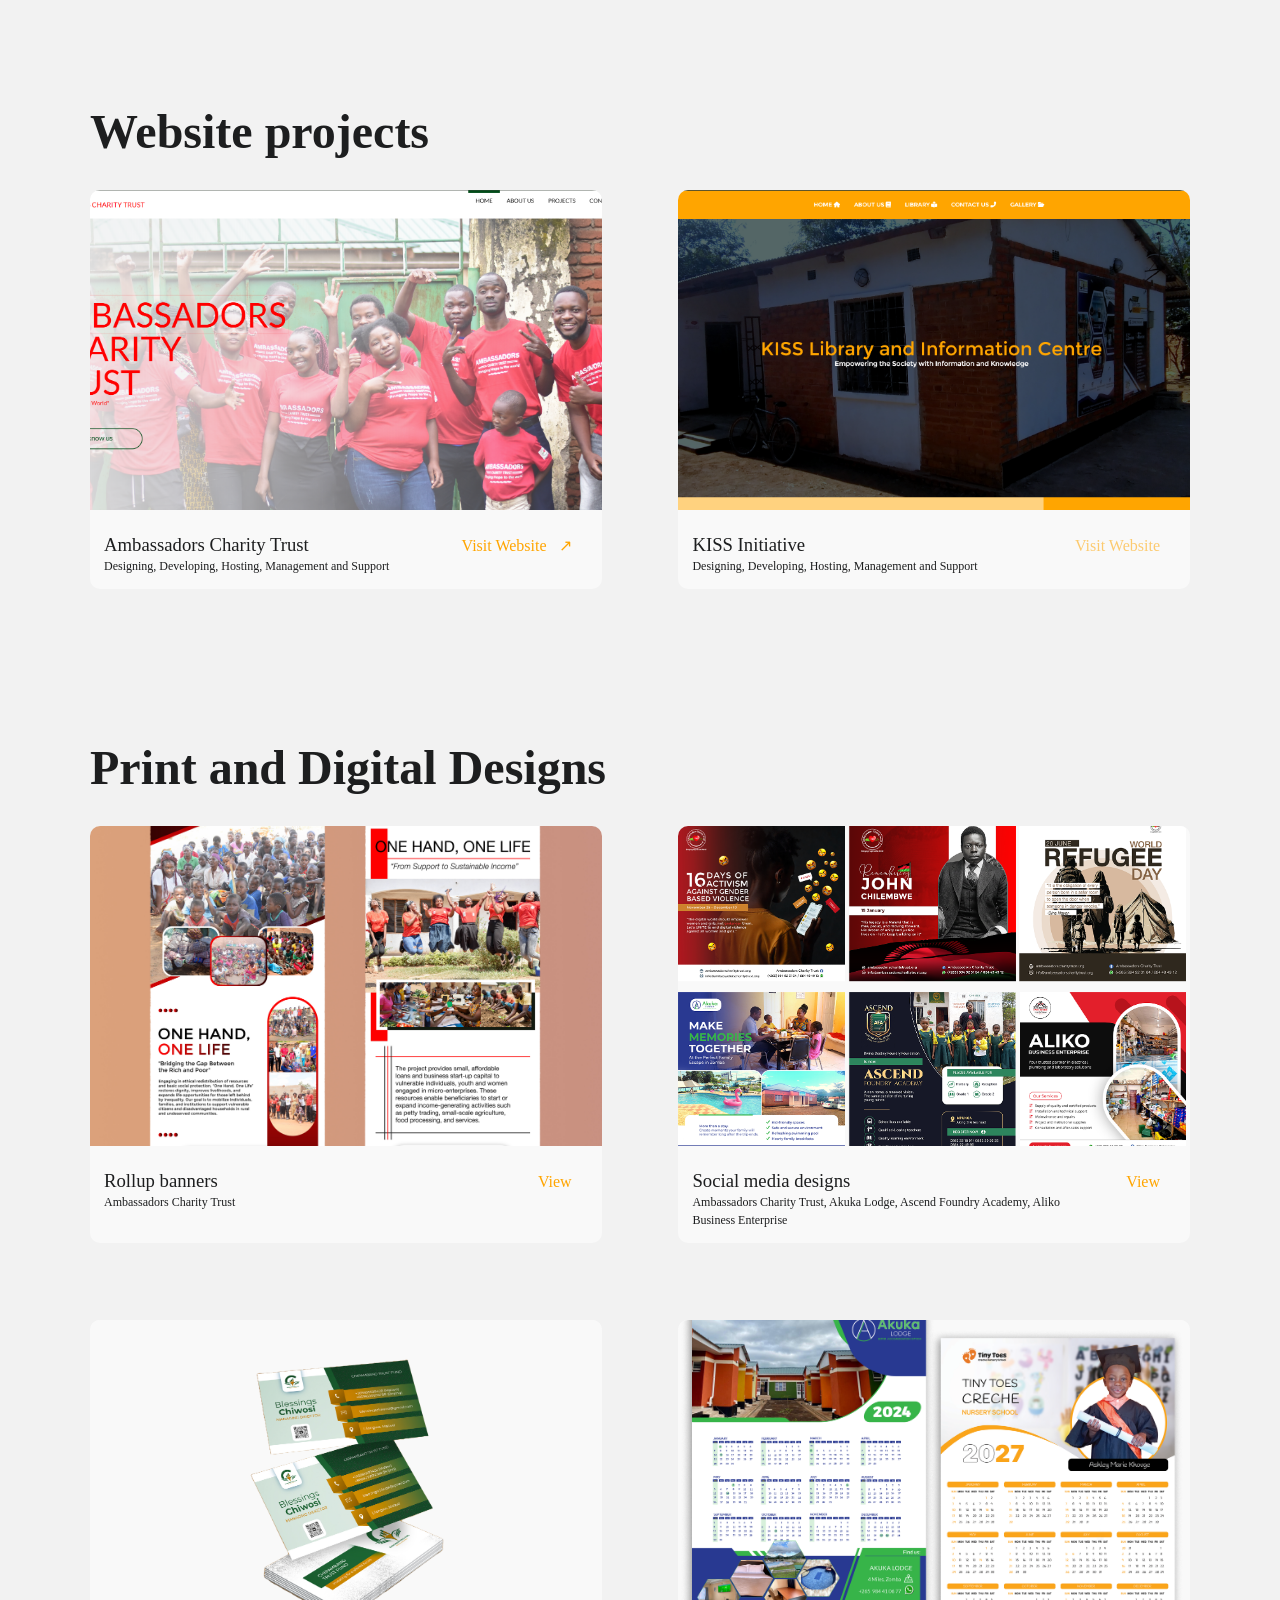
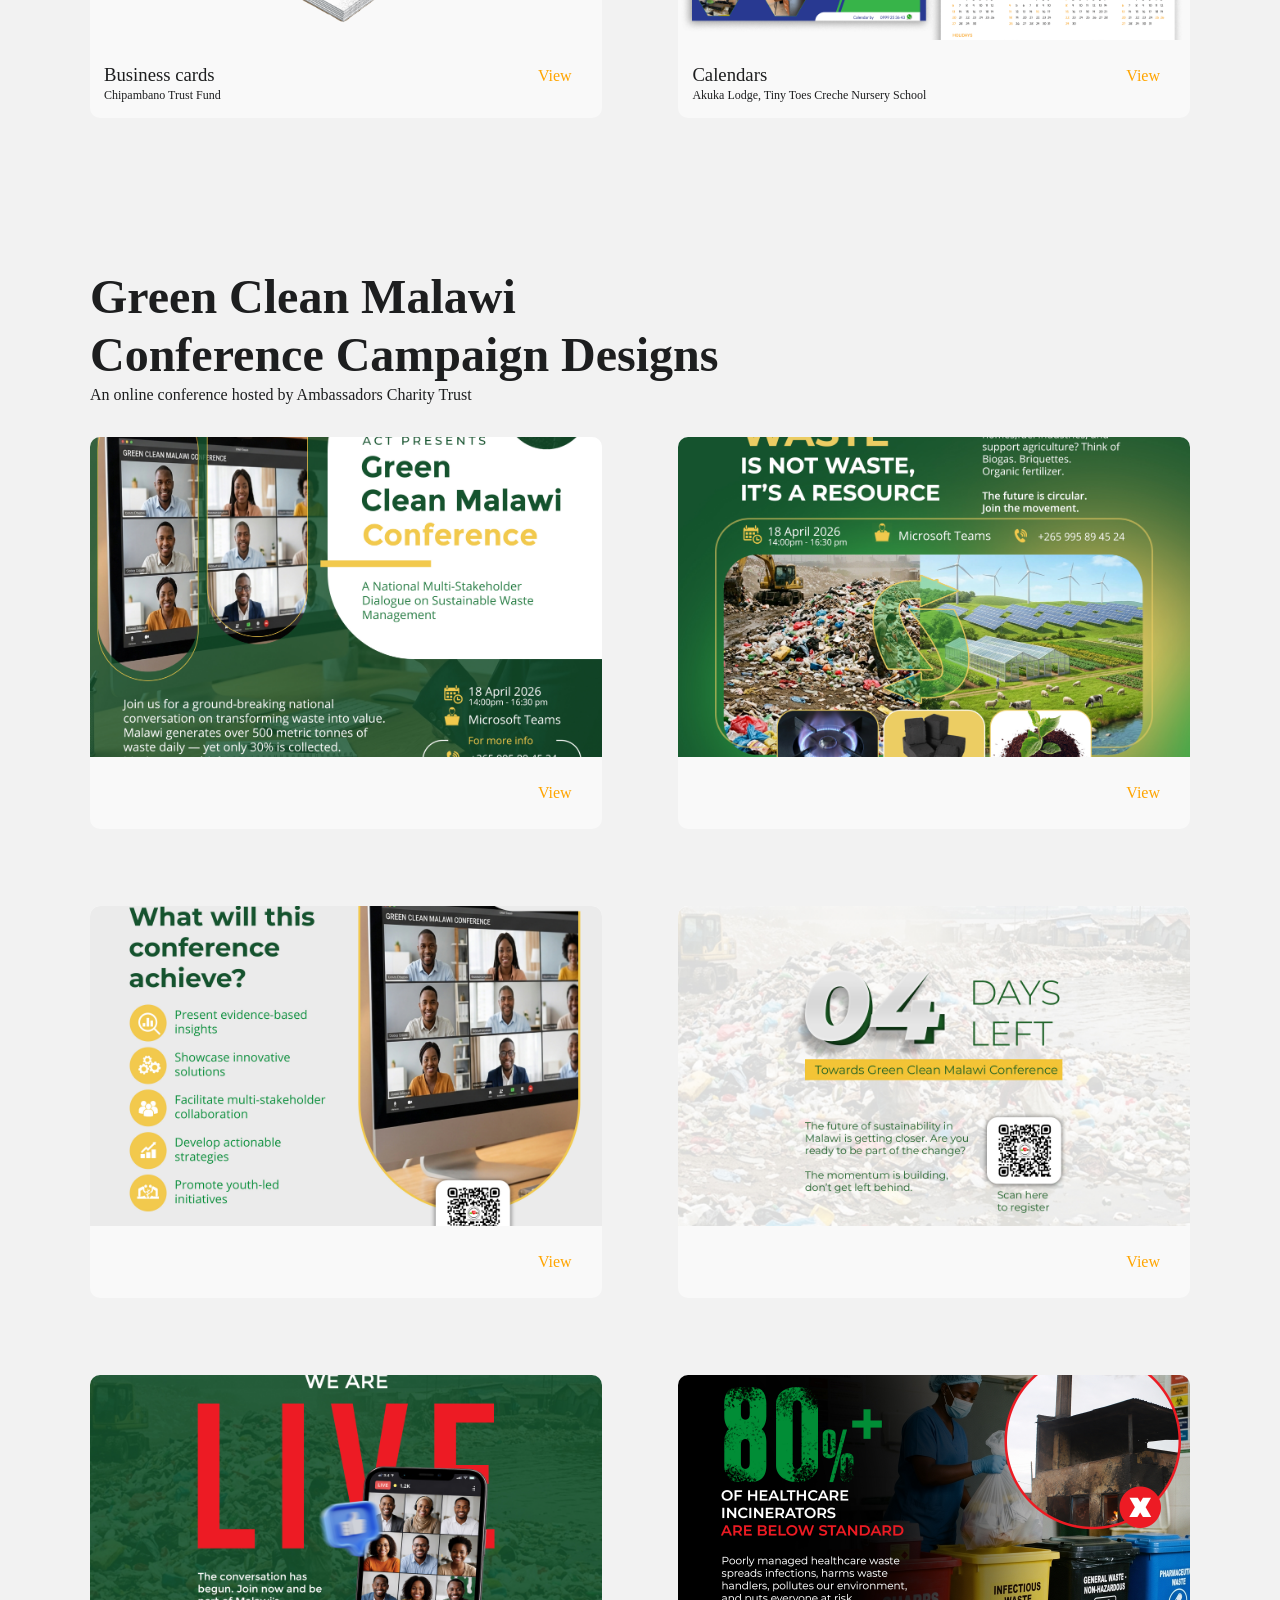
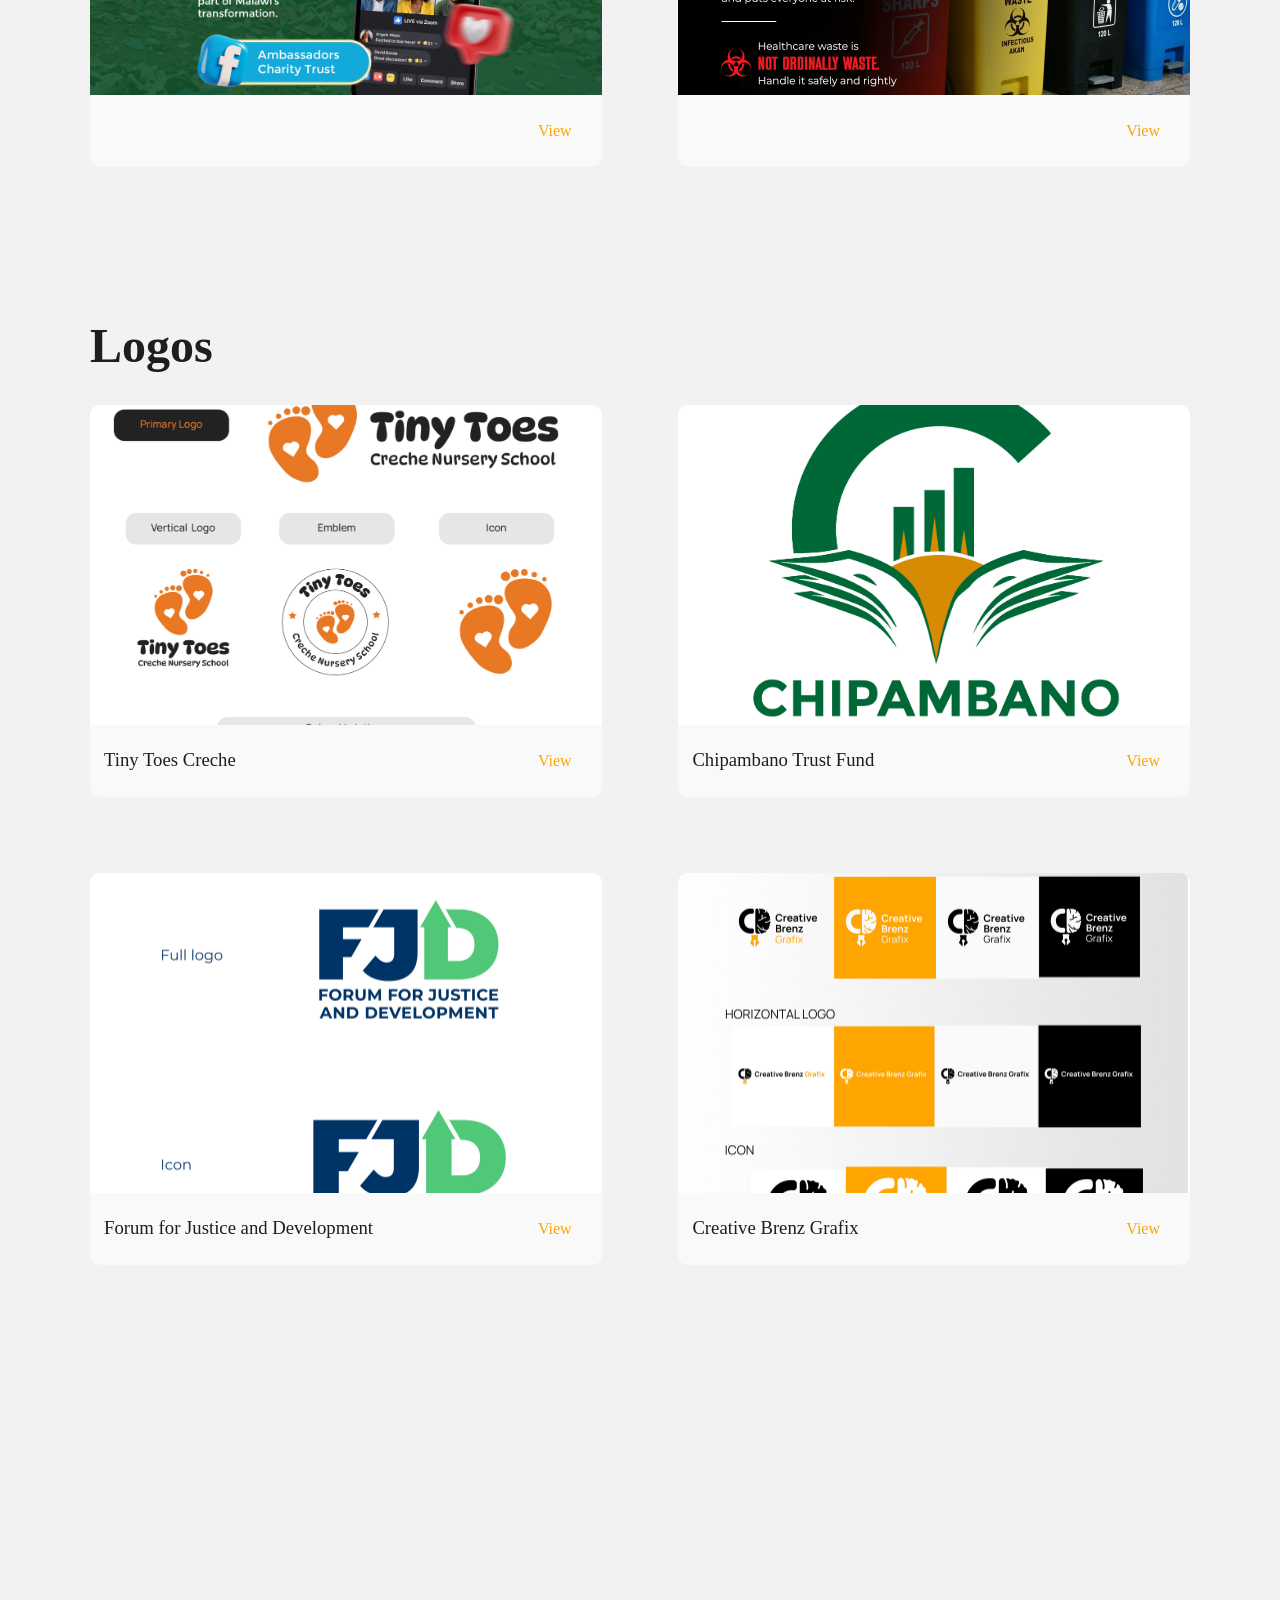
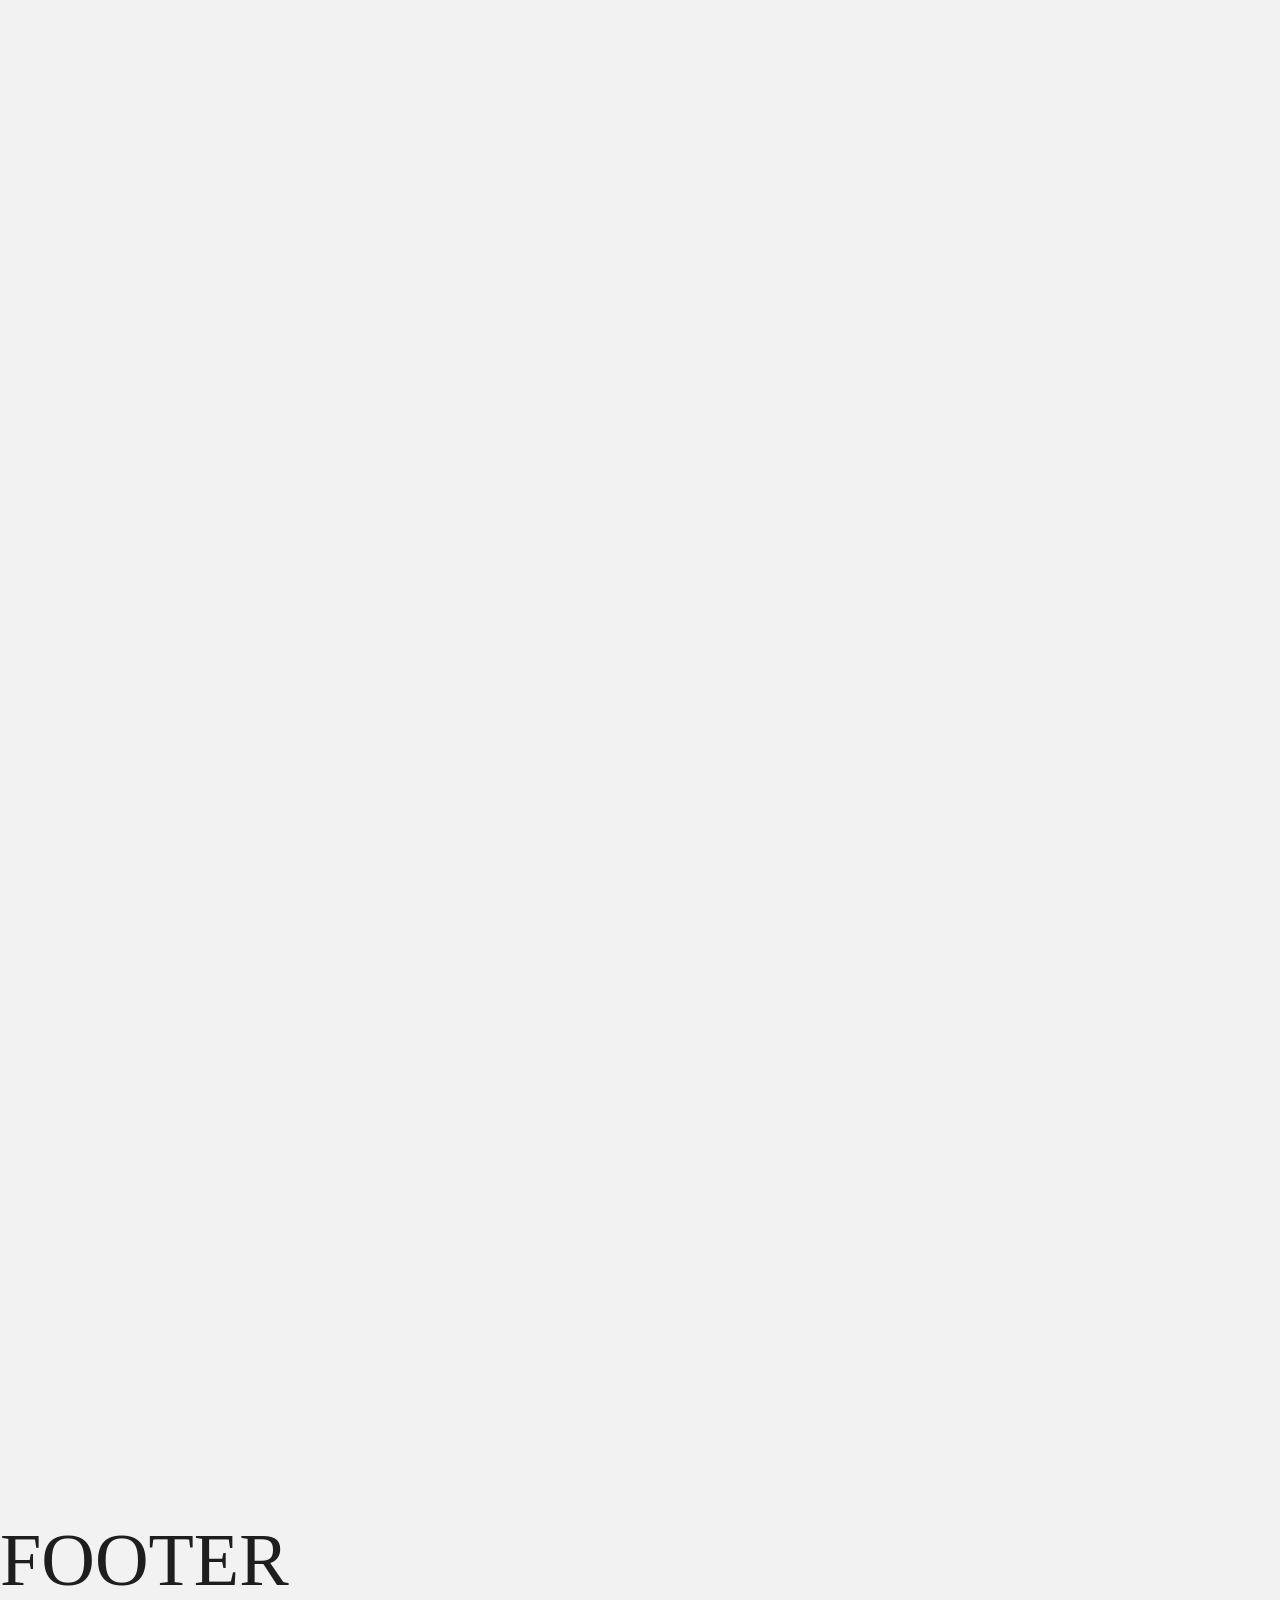
==== commit a4560e1f: "Mobile responsiveness" ====
--- a/index.html
+++ b/index.html
@@ -23,6 +23,7 @@
         </button>
 
         <nav class="site-nav" id="site-nav" aria-label="Primary Navigation">
+            <a href="#services">My Services</a>
             <a href="#work">My work</a>
             <a href="#about">About Me</a>
             <a href="#contact">Contact</a>
@@ -61,12 +62,10 @@
                 <div class="art-orbit orbit-one"></div>
                 <div class="art-orbit orbit-two"></div>
                 <div class="art-orbit orbit-three"></div>
-                <div class="art-disc">
-                </div>
-                <div class="image">
+                <div class="art-orbit art-disc">
                     <img src="assets/images/user-icon.jpg" alt="" srcset="">
                 </div>
-                
+
             </div>
         </section>
         <section class="section marquee" aria-label="Capabilities">
@@ -84,7 +83,7 @@
 
             </div>
         </section>
-        <section class="section services" aria-labelledby="services-title">
+        <section class="section services" aria-labelledby="services-title" id="services">
             <div class="section-top reveal">
                 <p class="sm-text"><i></i> My services </p>
                 <h2 id="services-title" class="section-title fs-display-sm">What I do</h2>
@@ -157,7 +156,7 @@
                 </div>
             </div>
         </section>
-        <section class="section work" aria-labelledby="work-title">
+        <section class="section work" aria-labelledby="work-title" id="work">
             <div class="section-top reveal">
                 <p class="sm-text"><i></i> A few selected projects</p>
                 <h2 id="work-title" class="section-title fs-display-sm">Selected Work</h2>
@@ -167,224 +166,242 @@
                 </p>
             </div>
 
-            <h3 class="heading fs-heading" id="websites-heading">Website projects</h3>
-            <div class="projects-list" aria-labelledby="websites-heading">
-                <article class="project-item">
-                    <div class="project-image">
-                        <img src="assets/images/project1.jpg" alt="Ambassadors Charity Trust Website" srcset="">
+            <div class="projects-stack">
+                <div class="projects-container">
+                    <h3 class="heading fs-heading" id="websites-heading">Website projects</h3>
+                    <div class="projects-list" aria-labelledby="websites-heading">
+                        <article class="project-item">
+                            <div class="project-image">
+                                <img src="assets/images/act.png" alt="Ambassadors Charity Trust Website" srcset="">
+                            </div>
+                            <div class="project-details fs-body">
+                                <div class="project-desc">
+                                    <h3 class="project-title fw-400">Ambassadors Charity Trust</h3>
+                                    <p class="fs-smaller">Designing, Developing, Hosting, Management and Support</p>
+                                </div>
+                                <a href="https://ambassadorscharitytrust.org" target="_blank"
+                                    class="button text-accent">Visit Website &nbsp;&nbsp;<span
+                                        class="arrow">↗</span></a>
+                            </div>
+                        </article>
+
+                        <article class="project-item">
+                            <div class="project-image">
+                                <img src="assets/images/kiss.png" alt="KISS Initiative Website" srcset="">
+                            </div>
+                            <div class="project-details fs-body">
+                                <div class="project-desc">
+                                    <h3 class="project-title fw-400">KISS Initiative</h3>
+                                    <p class="fs-smaller">Designing, Developing, Hosting, Management and Support</p>
+                                </div>
+                                <button class="button text-accent" disabled title="Website no longer live">Visit
+                                    Website</button>
+                            </div>
+                        </article>
                     </div>
-                    <div class="project-details fs-body">
-                        <div class="project-desc">
-                            <h3 class="project-title fw-400">Ambassadors Charity Trust</h3>
-                            <p class="fs-smaller">Designing, Developing, Hosting, Management and Support</p>
-                        </div>
-                        <a href="#" target="_blank" class="button text-accent">Visit Website &nbsp;&nbsp;<span class="arrow">↗</span></a>
+                </div>
+
+                <div class="projects-container">
+                    <h3 class="heading fs-heading" id="social-media-heading">Print and Digital Designs</h3>
+                    <div class="projects-list" aria-labelledby="social-media-heading">
+                        <article class="project-item">
+                            <div class="project-image">
+                                <img src="assets/images/banner.jpg" alt="Rollup banner designs" srcset="">
+                            </div>
+                            <div class="project-details fs-body">
+                                <div class="project-desc">
+                                    <h3 class="project-title fw-400">Rollup banners</h3>
+                                    <p class="fs-smaller">Ambassadors Charity Trust</p>
+                                </div>
+                                <button class="button text-accent">View</button>
+                            </div>
+                        </article>
+
+                        <article class="project-item">
+                            <div class="project-image">
+                                <img src="assets/images/sm-design.png" alt="Social media designs" srcset="">
+                            </div>
+                            <div class="project-details fs-body">
+                                <div class="project-desc">
+                                    <h3 class="project-title fw-400">Social media designs</h3>
+                                    <p class="fs-smaller">Ambassadors Charity Trust, Akuka Lodge, Ascend Foundry
+                                        Academy,
+                                        Aliko Business Enterprise</p>
+                                </div>
+                                <button class="button text-accent">View</button>
+                            </div>
+                        </article>
+                        <article class="project-item">
+                            <div class="project-image">
+                                <img src="assets/images/b-card.png" alt="Business card design" srcset="">
+                            </div>
+                            <div class="project-details fs-body">
+                                <div class="project-desc">
+                                    <h3 class="project-title fw-400">Business cards</h3>
+                                    <p class="fs-smaller">Chipambano Trust Fund</p>
+                                </div>
+                                <button class="button text-accent">View</button>
+                            </div>
+                        </article>
+                        <article class="project-item">
+                            <div class="project-image">
+                                <img src="assets/images/calendar-designs.png" alt="Calendar design" srcset="">
+                            </div>
+                            <div class="project-details fs-body">
+                                <div class="project-desc">
+                                    <h3 class="project-title fw-400">Calendars</h3>
+                                    <p class="fs-smaller">Akuka Lodge, Tiny Toes Creche Nursery School</p>
+                                </div>
+                                <button class="button text-accent">View</button>
+                            </div>
+                        </article>
                     </div>
-                </article>
-
-                <article class="project-item">
-                    <div class="project-image">
-                        <img src="assets/images/project2.jpg" alt="KISS Initiative Website" srcset="">
+                </div>
+
+                <div class="projects-container">
+                    <h3 class="heading green-clean fs-heading" id="green-clean">Green Clean Malawi <br>Conference
+                        Campaign
+                        Designs</h3>
+                    <p class="supporting fs-small">An online conference hosted by Ambassadors Charity Trust</p>
+                    <div class="projects-list" aria-labelledby="green-clean">
+                        <article class="project-item">
+                            <div class="project-image">
+                                <img src="assets/images/con-img1.jpg" alt="Conference flyer 1" srcset="">
+                            </div>
+                            <div class="project-details fs-body">
+                                <div class="project-desc">
+                                    <h3 class="project-title fw-400"></h3>
+                                    <p class="fs-smaller"></p>
+                                </div>
+                                <button class="button text-accent">View</button>
+                            </div>
+                        </article>
+
+                        <article class="project-item">
+                            <div class="project-image">
+                                <img src="assets/images/con-img2.jpg" alt="Conference flyer 2" srcset="">
+                            </div>
+                            <div class="project-details fs-body">
+                                <div class="project-desc">
+                                    <h3 class="project-title fw-400"></h3>
+                                    <p class="fs-smaller"></p>
+                                </div>
+                                <button class="button text-accent">View</button>
+                            </div>
+                        </article>
+
+                        <article class="project-item">
+                            <div class="project-image">
+                                <img src="assets/images/con-img3.jpg" alt="Conference flyer 3" srcset="">
+                            </div>
+                            <div class="project-details fs-body">
+                                <div class="project-desc">
+                                    <h3 class="project-title fw-400"></h3>
+                                    <p class="fs-smaller"></p>
+                                </div>
+                                <button class="button text-accent">View</button>
+                            </div>
+                        </article>
+
+                        <article class="project-item">
+                            <div class="project-image">
+                                <img src="assets/images/con-img4.jpg" alt="Conference flyer 4" srcset="">
+                            </div>
+                            <div class="project-details fs-body">
+                                <div class="project-desc">
+                                    <h3 class="project-title fw-400"></h3>
+                                    <p class="fs-smaller"></p>
+                                </div>
+                                <button class="button text-accent">View</button>
+                            </div>
+                        </article>
+
+                        <article class="project-item">
+                            <div class="project-image">
+                                <img src="assets/images/con-img5.jpg" alt="Conference flyer 5" srcset="">
+                            </div>
+                            <div class="project-details fs-body">
+                                <div class="project-desc">
+                                    <h3 class="project-title fw-400"></h3>
+                                    <p class="fs-smaller"></p>
+                                </div>
+                                <button class="button text-accent">View</button>
+                            </div>
+                        </article>
+
+                        <article class="project-item">
+                            <div class="project-image">
+                                <img src="assets/images/con-img6.jpg" alt="Conference flyer 6" srcset="">
+                            </div>
+                            <div class="project-details fs-body">
+                                <div class="project-desc">
+                                    <h3 class="project-title fw-400"></h3>
+                                    <p class="fs-smaller"></p>
+                                </div>
+                                <button class="button text-accent">View</button>
+                            </div>
+                        </article>
+
+
                     </div>
-                    <div class="project-details fs-body">
-                        <div class="project-desc">
-                            <h3 class="project-title fw-400">KISS Initiative</h3>
-                            <p class="fs-smaller">Designing, Developing, Hosting, Management and Support</p>
-                        </div>
-                        <button class="button text-accent" disabled title="Website no longer live">Visit Website</button>
+                </div>
+
+                <div class="projects-container">
+                    <h3 class="heading fs-heading" id="logos-heading">Logos</h3>
+                    <div class="projects-list" aria-labelledby="logos-heading">
+                        <article class="project-item">
+                            <div class="project-image">
+                                <img src="assets/images/logo1.jpg" alt="logo for Tiny Toes Creche" srcset="">
+                            </div>
+                            <div class="project-details fs-body">
+                                <div class="project-desc">
+                                    <h3 class="project-title fw-400">Tiny Toes Creche</h3>
+                                    <!-- <p class="fs-smaller">Akuka Lodge, Tiny Toes Creche Nursery School</p> -->
+                                </div>
+                                <button class="button text-accent">View</button>
+                            </div>
+                        </article>
+                        <article class="project-item">
+                            <div class="project-image">
+                                <img src="assets/images/logo2.png" alt="logo for Chipambano Trust Fund" srcset="">
+                            </div>
+                            <div class="project-details fs-body">
+                                <div class="project-desc">
+                                    <h3 class="project-title fw-400">Chipambano Trust Fund</h3>
+                                    <!-- <p class="fs-smaller">Akuka Lodge, Tiny Toes Creche Nursery School</p> -->
+                                </div>
+                                <button class="button text-accent">View</button>
+                            </div>
+                        </article>
+                        <article class="project-item">
+                            <div class="project-image">
+                                <img src="assets/images/logo3.jpg" alt="logo for Forum for Justice and Development"
+                                    srcset="">
+                            </div>
+                            <div class="project-details fs-body">
+                                <div class="project-desc">
+                                    <h3 class="project-title fw-400">Forum for Justice and Development</h3>
+                                    <!-- <p class="fs-smaller">Akuka Lodge, Tiny Toes Creche Nursery School</p> -->
+                                </div>
+                                <button class="button text-accent">View</button>
+                            </div>
+                        </article>
+                        <article class="project-item">
+                            <div class="project-image">
+                                <img src="assets/images/logo4.jpg" alt="logo for Creative Brenz Grafix" srcset="">
+                            </div>
+                            <div class="project-details fs-body">
+                                <div class="project-desc">
+                                    <h3 class="project-title fw-400">Creative Brenz Grafix</h3>
+                                    <!-- <p class="fs-smaller">Akuka Lodge, Tiny Toes Creche Nursery School</p> -->
+                                </div>
+                                <button class="button text-accent">View</button>
+                            </div>
+                        </article>
+
+
                     </div>
-                </article>
-            </div>
-
-            <h3 class="heading fs-heading" id="social-media-heading">Print and Digital Designs</h3>
-            <div class="projects-list" aria-labelledby="social-media-heading">
-                <article class="project-item">
-                    <div class="project-image">
-                        <img src="assets/images/banner.jpg" alt="Rollup banner designs" srcset="">
-                    </div>
-                    <div class="project-details fs-body">
-                        <div class="project-desc">
-                            <h3 class="project-title fw-400">Rollup banners</h3>
-                            <p class="fs-smaller">Ambassadors Charity Trust</p>
-                        </div>
-                        <button class="button text-accent">View</button>
-                    </div>
-                </article>
-
-                <article class="project-item">
-                    <div class="project-image">
-                        <img src="assets/images/sm-design.png" alt="Social media designs" srcset="">
-                    </div>
-                    <div class="project-details fs-body">
-                        <div class="project-desc">
-                            <h3 class="project-title fw-400">Social media designs</h3>
-                            <p class="fs-smaller">Ambassadors Charity Trust, Akuka Lodge, Ascend Foundry Academy, Aliko Business Enterprise</p>
-                        </div>
-                        <button class="button text-accent">View</button>
-                    </div>
-                </article>
-                <article class="project-item">
-                    <div class="project-image">
-                        <img src="assets/images/b-card.png" alt="Business card design" srcset="">
-                    </div>
-                    <div class="project-details fs-body">
-                        <div class="project-desc">
-                            <h3 class="project-title fw-400">Business cards</h3>
-                            <p class="fs-smaller">Chipambano Trust Fund</p>
-                        </div>
-                        <button class="button text-accent">View</button>
-                    </div>
-                </article>
-                <article class="project-item">
-                    <div class="project-image">
-                        <img src="assets/images/calendar-designs.png" alt="Calendar design" srcset="">
-                    </div>
-                    <div class="project-details fs-body">
-                        <div class="project-desc">
-                            <h3 class="project-title fw-400">Calendars</h3>
-                            <p class="fs-smaller">Akuka Lodge, Tiny Toes Creche Nursery School</p>
-                        </div>
-                        <button class="button text-accent">View</button>
-                    </div>
-                </article>
-            </div>
-
-            <h3 class="heading green-clean fs-heading" id="green-clean">Green Clean Malawi <br>Conference Campaign Designs</h3>
-            <p class="supporting fs-small">An online conference hosted by Ambassadors Charity Trust</p>
-            <div class="projects-list" aria-labelledby="green-clean">
-                <article class="project-item">
-                    <div class="project-image">
-                        <img src="assets/images/con-img1.jpg" alt="Conference flyer 1" srcset="">
-                    </div>
-                <div class="project-details fs-body">
-                    <div class="project-desc">
-                        <h3 class="project-title fw-400"></h3>
-                        <p class="fs-smaller"></p>
-                    </div>
-                    <button class="button text-accent">View</button>
-                </div>
-                </article>
-
-                <article class="project-item">
-                    <div class="project-image">
-                        <img src="assets/images/con-img2.jpg" alt="Conference flyer 2" srcset="">
-                    </div>
-                <div class="project-details fs-body">
-                    <div class="project-desc">
-                        <h3 class="project-title fw-400"></h3>
-                        <p class="fs-smaller"></p>
-                    </div>
-                    <button class="button text-accent">View</button>
-                </div>
-                </article>
-
-                <article class="project-item">
-                    <div class="project-image">
-                        <img src="assets/images/con-img3.jpg" alt="Conference flyer 3" srcset="">
-                    </div>
-                <div class="project-details fs-body">
-                    <div class="project-desc">
-                        <h3 class="project-title fw-400"></h3>
-                        <p class="fs-smaller"></p>
-                    </div>
-                    <button class="button text-accent">View</button>
-                </div>
-                </article>
-
-                <article class="project-item">
-                    <div class="project-image">
-                        <img src="assets/images/con-img4.jpg" alt="Conference flyer 4" srcset="">
-                    </div>
-                <div class="project-details fs-body">
-                    <div class="project-desc">
-                        <h3 class="project-title fw-400"></h3>
-                        <p class="fs-smaller"></p>
-                    </div>
-                    <button class="button text-accent">View</button>
-                </div>
-                </article>
-
-                <article class="project-item">
-                    <div class="project-image">
-                        <img src="assets/images/con-img5.jpg" alt="Conference flyer 5" srcset="">
-                    </div>
-                <div class="project-details fs-body">
-                    <div class="project-desc">
-                        <h3 class="project-title fw-400"></h3>
-                        <p class="fs-smaller"></p>
-                    </div>
-                    <button class="button text-accent">View</button>
-                </div>
-                </article>
-
-                <article class="project-item">
-                    <div class="project-image">
-                        <img src="assets/images/con-img6.jpg" alt="Conference flyer 6" srcset="">
-                    </div>
-                <div class="project-details fs-body">
-                    <div class="project-desc">
-                        <h3 class="project-title fw-400"></h3>
-                        <p class="fs-smaller"></p>
-                    </div>
-                    <button class="button text-accent">View</button>
-                </div>
-                </article>
-
-               
-            </div>
-
-            <h3 class="heading fs-heading" id="logos-heading">Logos</h3>
-            <div class="projects-list" aria-labelledby="logos-heading">
-                <article class="project-item">
-                    <div class="project-image">
-                        <img src="assets/images/logo1.jpg" alt="logo for Tiny Toes Creche" srcset="">
-                    </div>
-                    <div class="project-details fs-body">
-                        <div class="project-desc">
-                            <h3 class="project-title fw-400">Tiny Toes Creche</h3>
-                            <!-- <p class="fs-smaller">Akuka Lodge, Tiny Toes Creche Nursery School</p> -->
-                        </div>
-                        <button class="button text-accent">View</button>
-                    </div>
-                </article>
-                <article class="project-item">
-                    <div class="project-image">
-                        <img src="assets/images/logo2.png" alt="logo for Chipambano Trust Fund" srcset="">
-                    </div>
-                    <div class="project-details fs-body">
-                        <div class="project-desc">
-                            <h3 class="project-title fw-400">Chipambano Trust Fund</h3>
-                            <!-- <p class="fs-smaller">Akuka Lodge, Tiny Toes Creche Nursery School</p> -->
-                        </div>
-                        <button class="button text-accent">View</button>
-                    </div>
-                </article>
-                <article class="project-item">
-                    <div class="project-image">
-                        <img src="assets/images/logo3.jpg" alt="logo for Chipambano Trust Fund" srcset="">
-                    </div>
-                    <div class="project-details fs-body">
-                        <div class="project-desc">
-                            <h3 class="project-title fw-400">Chipambano Trust Fund</h3>
-                            <!-- <p class="fs-smaller">Akuka Lodge, Tiny Toes Creche Nursery School</p> -->
-                        </div>
-                        <button class="button text-accent">View</button>
-                    </div>
-                </article>
-                <article class="project-item">
-                    <div class="project-image">
-                        <img src="assets/images/logo4.jpg" alt="logo for Creative Brenz Grafix" srcset="">
-                    </div>
-                    <div class="project-details fs-body">
-                        <div class="project-desc">
-                            <h3 class="project-title fw-400">Creative Brenz Grafix</h3>
-                            <!-- <p class="fs-smaller">Akuka Lodge, Tiny Toes Creche Nursery School</p> -->
-                        </div>
-                        <button class="button text-accent">View</button>
-                    </div>
-                </article>
-
-               
+                </div>
             </div>
 
         </section>
--- a/assets/css/style.css
+++ b/assets/css/style.css
@@ -6,8 +6,8 @@
 @layer tokens {
     :root {
         color-scheme: light dark;
-        --background-color: #f7efef;
-        --secondary-color: #c7c2c2;
+        --background-color: #f2f2f2;
+        --secondary-color: #f9f9f9;
         --text-color: #1d1e1f;
         --accent-color: #ffa500;
         --shadow: 0 20px 60px rgb(15 23 42 / 12%), 0 1px 2px rgb(15 23 42 / 8%) --primary-font: Manrope;
@@ -20,7 +20,7 @@
 
         --fs-body: clamp(16px, 1.25vw, 18px);
         --fs-small: clamp(14px, 1.3vw, 16px);
-        ;
+        
         --fs-smaller: 12px;
         --fs-x-smaller: 10px;
         --fs-display-lg: clamp(48px, 8.2vw, 130px);
@@ -157,13 +157,14 @@
         position: relative;
         z-index: 20;
         border-bottom: 1px solid var(--text-color);
+        font-size: var(--fs-smaller);
     }
 
     .site-nav {
         display: flex;
         gap: clamp(22px, 3.3vw, 52px);
         margin-left: 8vw;
-        font-size: var(--fs-small);
+        font-size: var(--fs-smaller);
         font-weight: var(--fw-400);
         letter-spacing: -.02em;
     }
@@ -191,7 +192,7 @@
         display: flex;
         gap: 9px;
         align-items: center;
-        font-size: var(--fs-small);
+        font-size: var(--fs-smaller);
         font-weight: var(--fw-900);
         background: var(--accent-color);
     }
@@ -234,7 +235,7 @@
         padding: 0.625rem 1rem;
         border-radius: var(--radius-md);
         font: inherit;
-        font-weight: 600;
+        font-weight: var(--fw-400);
         cursor: pointer;
         transition: var(--transition);
     }
@@ -352,6 +353,7 @@
         margin: 0;
         font-family: var(--secondary-font);
         font-size: var(--fs-body);
+        font-weight: var(--fw-400);
         line-height: 1.65;
         letter-spacing: -.025em;
     }
@@ -359,8 +361,9 @@
     .round-link {
         height: 102px;
         width: 102px;
-        border: 1px solid var(--background-color);
-        background: var(--background-color);
+        border: 1px solid var(--text-color);
+        background: var(--text-color);
+        color: var(--background-color);
         border-radius: 50%;
         display: flex;
         flex-direction: column;
@@ -393,8 +396,6 @@
     .art-orbit {
         position: absolute;
         border-radius: 50%;
-        border: 1px dashed var(--text-color);
-        animation: spinLeft 35s linear infinite;
     }
 
     @keyframes spinLeft {
@@ -405,11 +406,13 @@
 
     .orbit-one {
         inset: 0;
+        border: 1px dashed var(--text-color);
+        animation: spinLeft 35s linear infinite;
     }
 
     .orbit-two {
         inset: 12%;
-        border-style: dashed;
+        border: 1px dashed var(--text-color);
         animation: spin 35s linear infinite;
     }
 
@@ -425,19 +428,14 @@
 
     .art-disc {
         position: absolute;
-        inset: 36%;
+        inset: 20%;
         background: var(--accent-color);
         border-radius: 50%;
-        box-shadow: 0 0 0 35px var(--accent-color), 0 0 0 72px var(--accent-color);
-    }
-
-    .hero-art .image {
-        position: relative;
-        width: 300px;
-        inset: 29.5%;
-        border-radius: 50%;
+        /* border: 1px solid red; */
         overflow: hidden;
-    }
+        box-shadow: 0 0 0 8px var(--accent-color), 0 0 0 10px var(--accent-color);
+    }
+
 
 
     .marquee {
@@ -483,6 +481,10 @@
         gap: 24px;
         align-items: start;
         padding-bottom: clamp(64px, 10vw, 138px);
+    }
+
+    .section-intro{
+        font-weight: var(--fw-400);
     }
 
     .services-stack {
@@ -566,9 +568,6 @@
         margin-bottom: var(--settle-distance);
     }
 
-
-
-
     /* ==========================================
        ICON
     ========================================== */
@@ -603,7 +602,6 @@
         object-fit: contain;
     }
 
-
     /* ==========================================
        DETAILS
     ========================================== */
@@ -636,8 +634,32 @@
         line-height: 1.7;
     }
 
+    .projects-stack {
+        position: relative;
+        width: min(1100px, 100%);
+        height: auto;
+        margin: 0 auto;
+    }
+
+    /* .projects-container {
+        position: sticky;
+        top: 0;
+        margin: auto;
+        background-color: var(--background-color);
+
+    } */
+    /* .projects-container:nth-child(2) {
+        top: 160px;
+    }
+    .projects-container:nth-child(3) {
+        top: 320px;
+    }
+    .projects-container:nth-child(4) {
+        top: 480px;
+        margin-bottom: var(--settle-distance);
+    } */
+
     .projects-list {
-        width: 70%;
         margin: auto;
         display: grid;
         grid-template-columns: repeat(auto-fit, minmax(40%, 1fr));
@@ -649,6 +671,7 @@
         display: block;
         text-decoration: none;
         color: var(--text-color);
+        background-color: var(--secondary-color);
         box-shadow: var(--shadow);
         border-radius: var(--radius-md);
         transition: var(--transition);
@@ -662,12 +685,16 @@
         width: 100%;
         height: clamp(250px, 30vw, 320px);
         background: var(--secondary-color);
-        border-radius: var(--radius-md);
+        border-radius: var(--radius-md) var(--radius-md) 0 0;
         overflow: hidden;
     }
 
+    .project-image img {
+        object-position: center;
+    }
+
     .heading {
-        width: 70%;
+
         margin: auto;
         margin-bottom: 30px;
     }
@@ -677,7 +704,6 @@
     }
 
     .supporting {
-        width: 70%;
         margin: auto;
         margin-bottom: 30px;
     }
@@ -763,7 +789,68 @@
             font-size: 14px;
         }
 
-
+        .hero-art {
+            width: 96vw;
+            top: 40%;
+            right: -33vw;
+            opacity: .8;
+        }
+
+        .hero-art .image {
+            inset: 24%;
+            width: 250px;
+        }
+
+        .hero-bottom {
+            margin-top: 90px;
+            align-items: end;
+        }
+
+        .hero-intro {
+            max-width: 260px;
+            font-size: var(--fs-body);
+        }
+
+        .round-link {
+            height: 85px;
+            width: 85px;
+            padding: 14px;
+        }
+
+        .section-top {
+            grid-template-columns: 1fr;
+            gap: 30px;
+        }
+
+        .projects-list {
+            grid-template-columns: repeat(auto-fit, minmax(40%, 1fr));
+            gap: 40px;
+        }
+
+
+    }
+
+    @media (max-width: 800px) {
+        .hero-art {
+            width: 100vw;
+            top: 50%;
+            right: -30vw;
+            opacity: .8;
+        }
+
+        .projects-list {
+            grid-template-columns: 1fr;
+            gap: 30;
+        }
+    }
+
+    @media (max-width: 430px){
+        .service-icon {
+            display: none;
+        }
+        .service-item {
+            grid-template-columns: 1fr;
+        }
     }
 }
 
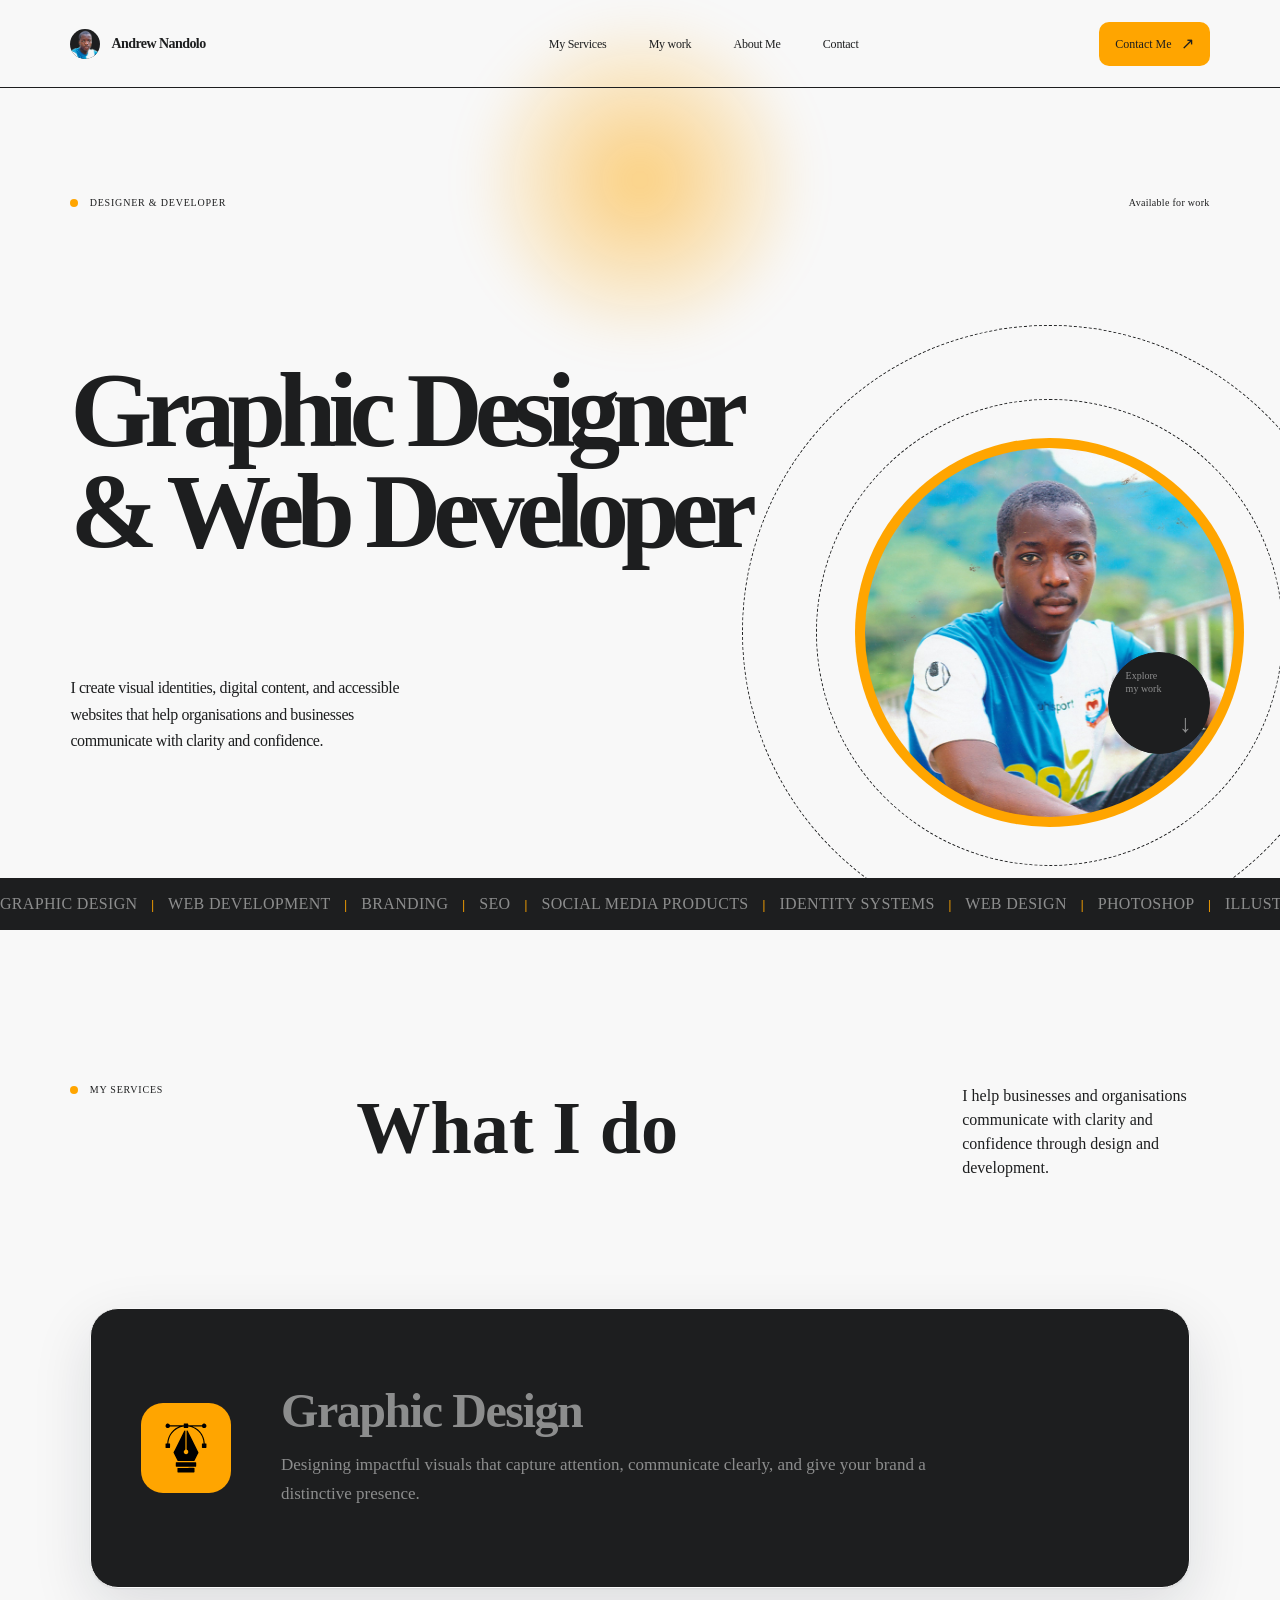
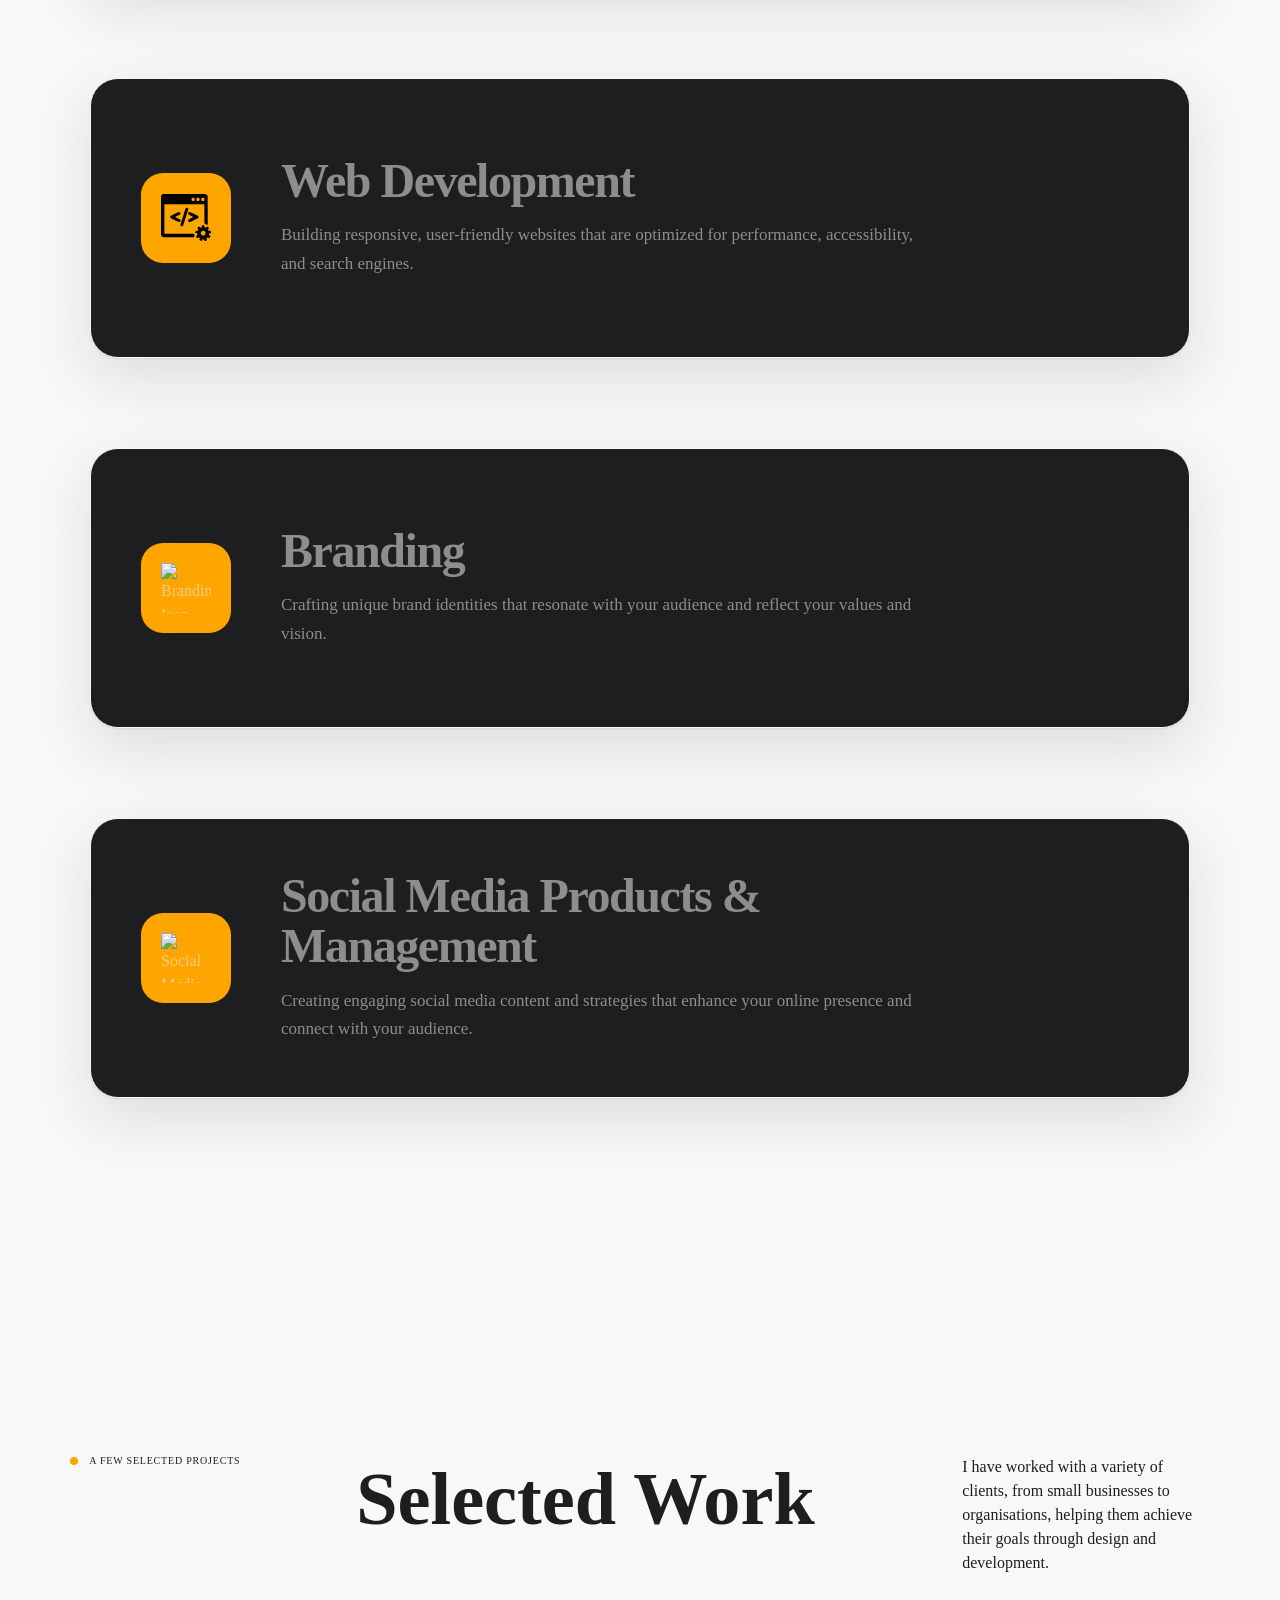
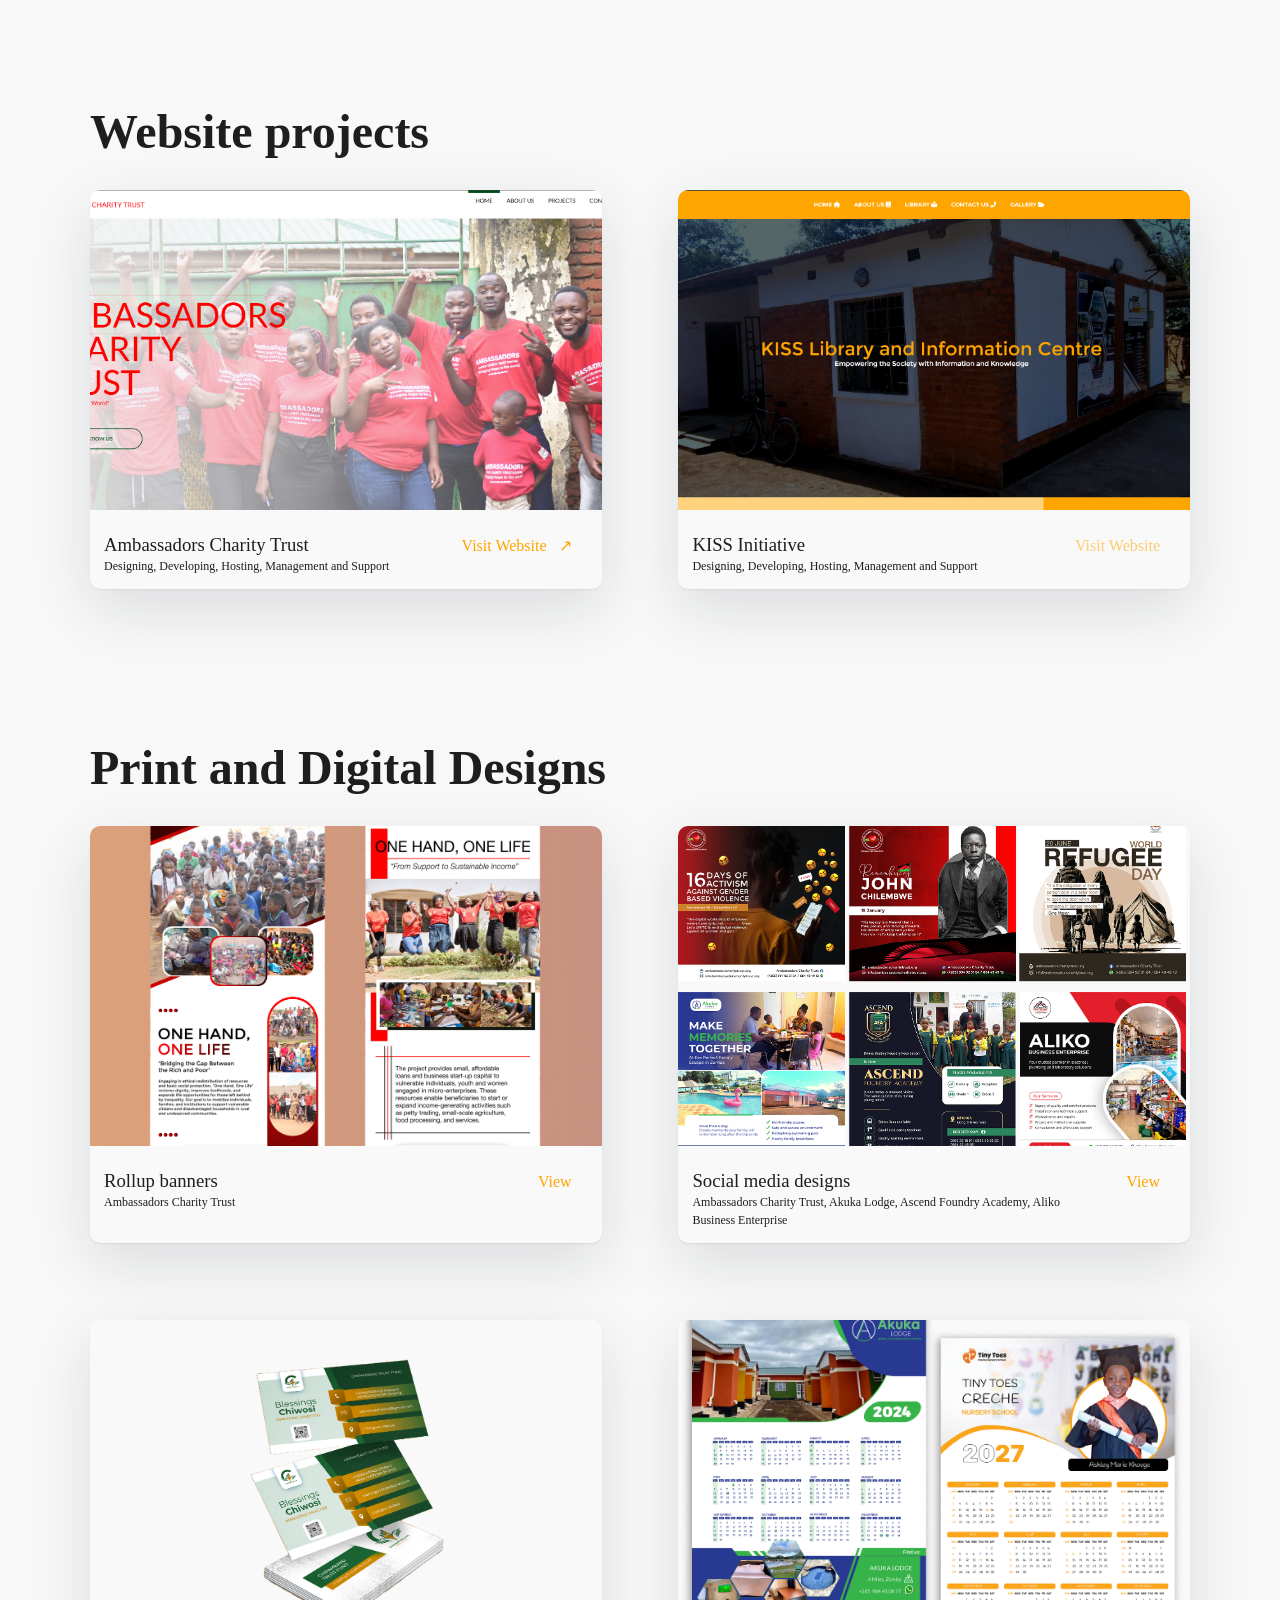
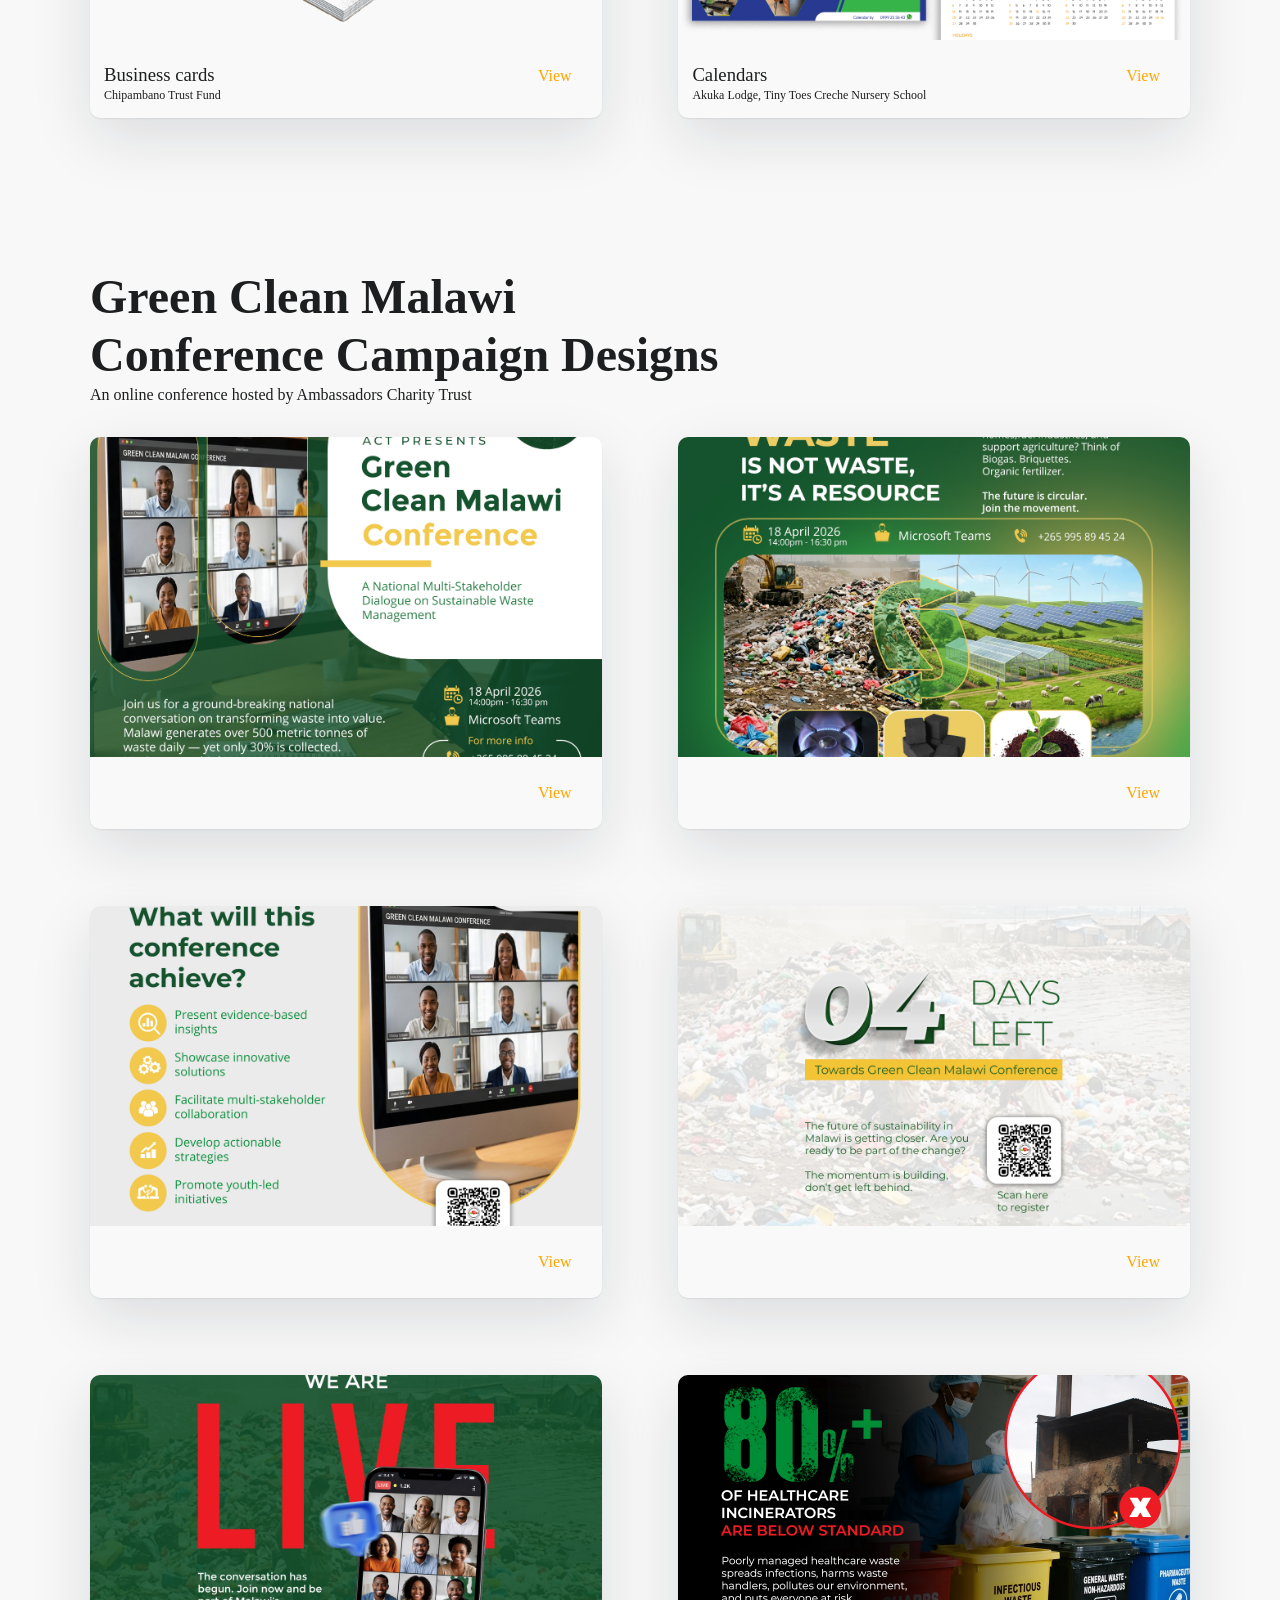
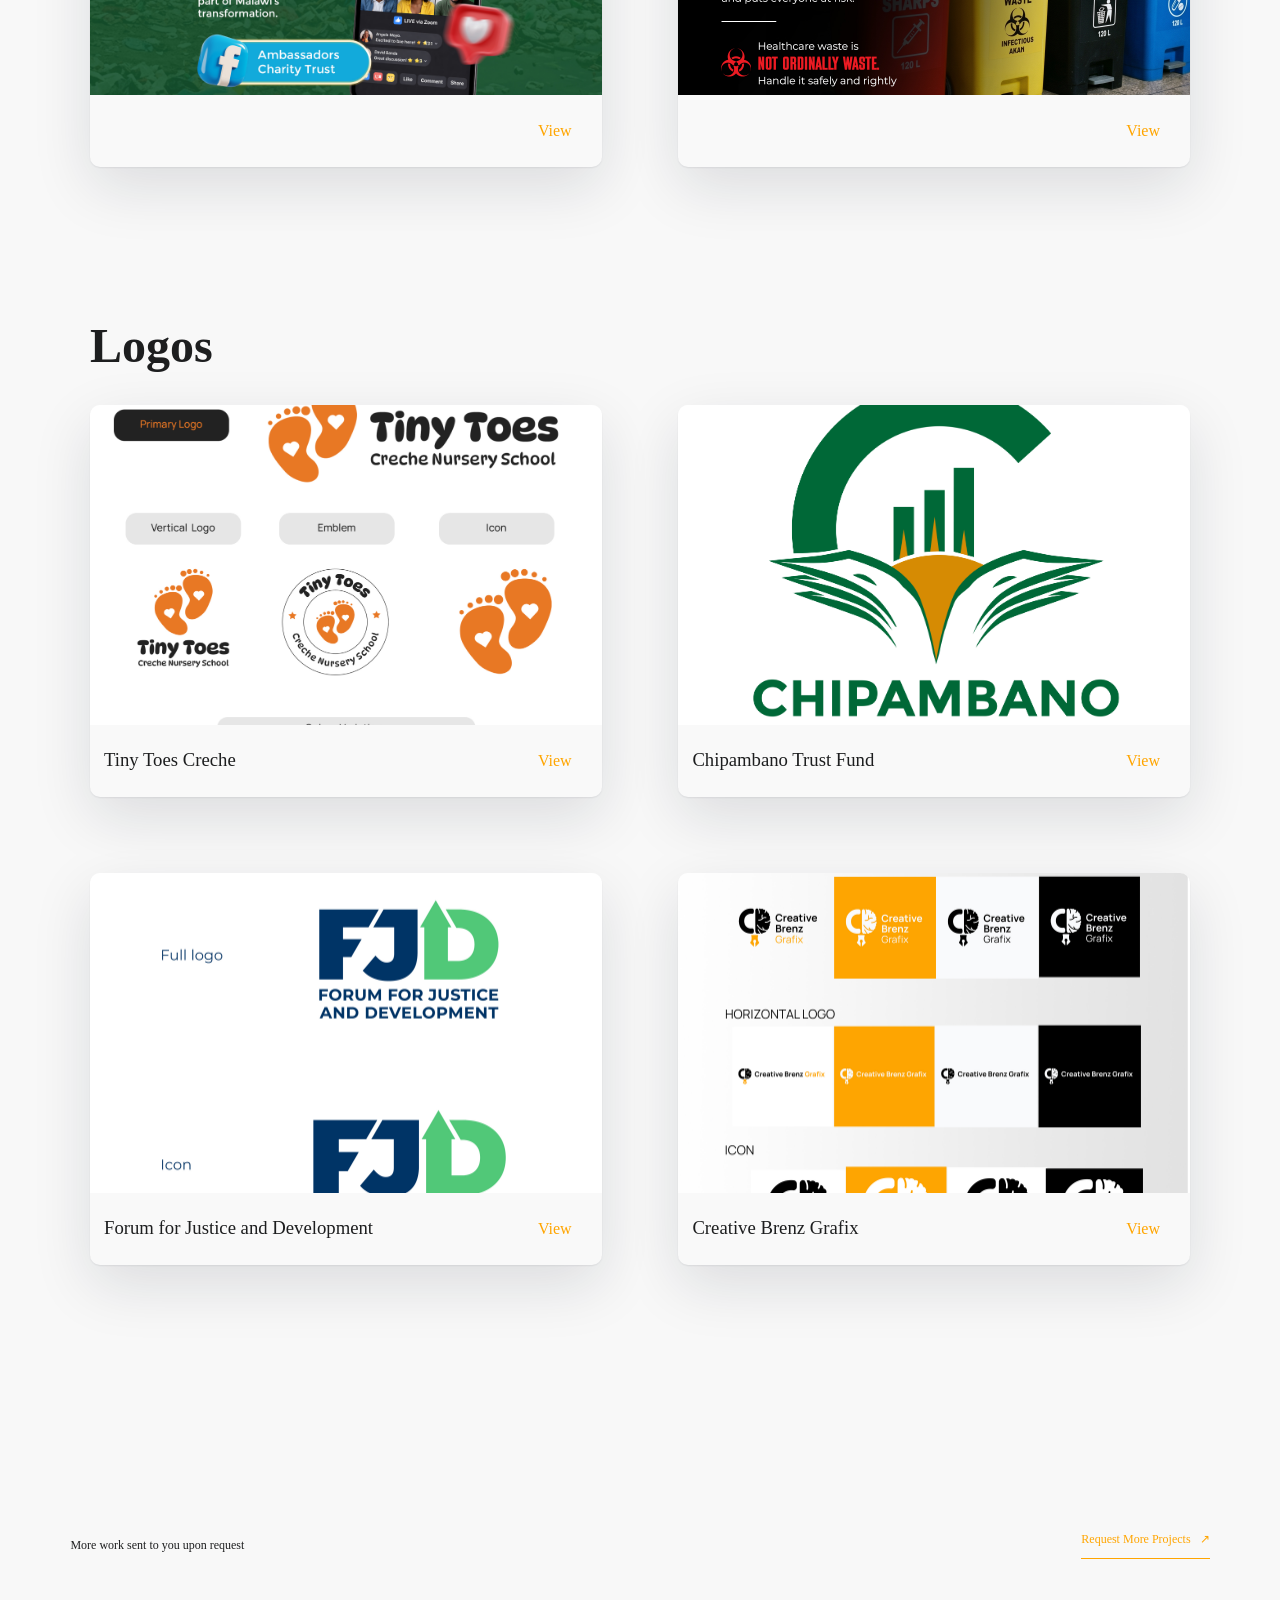
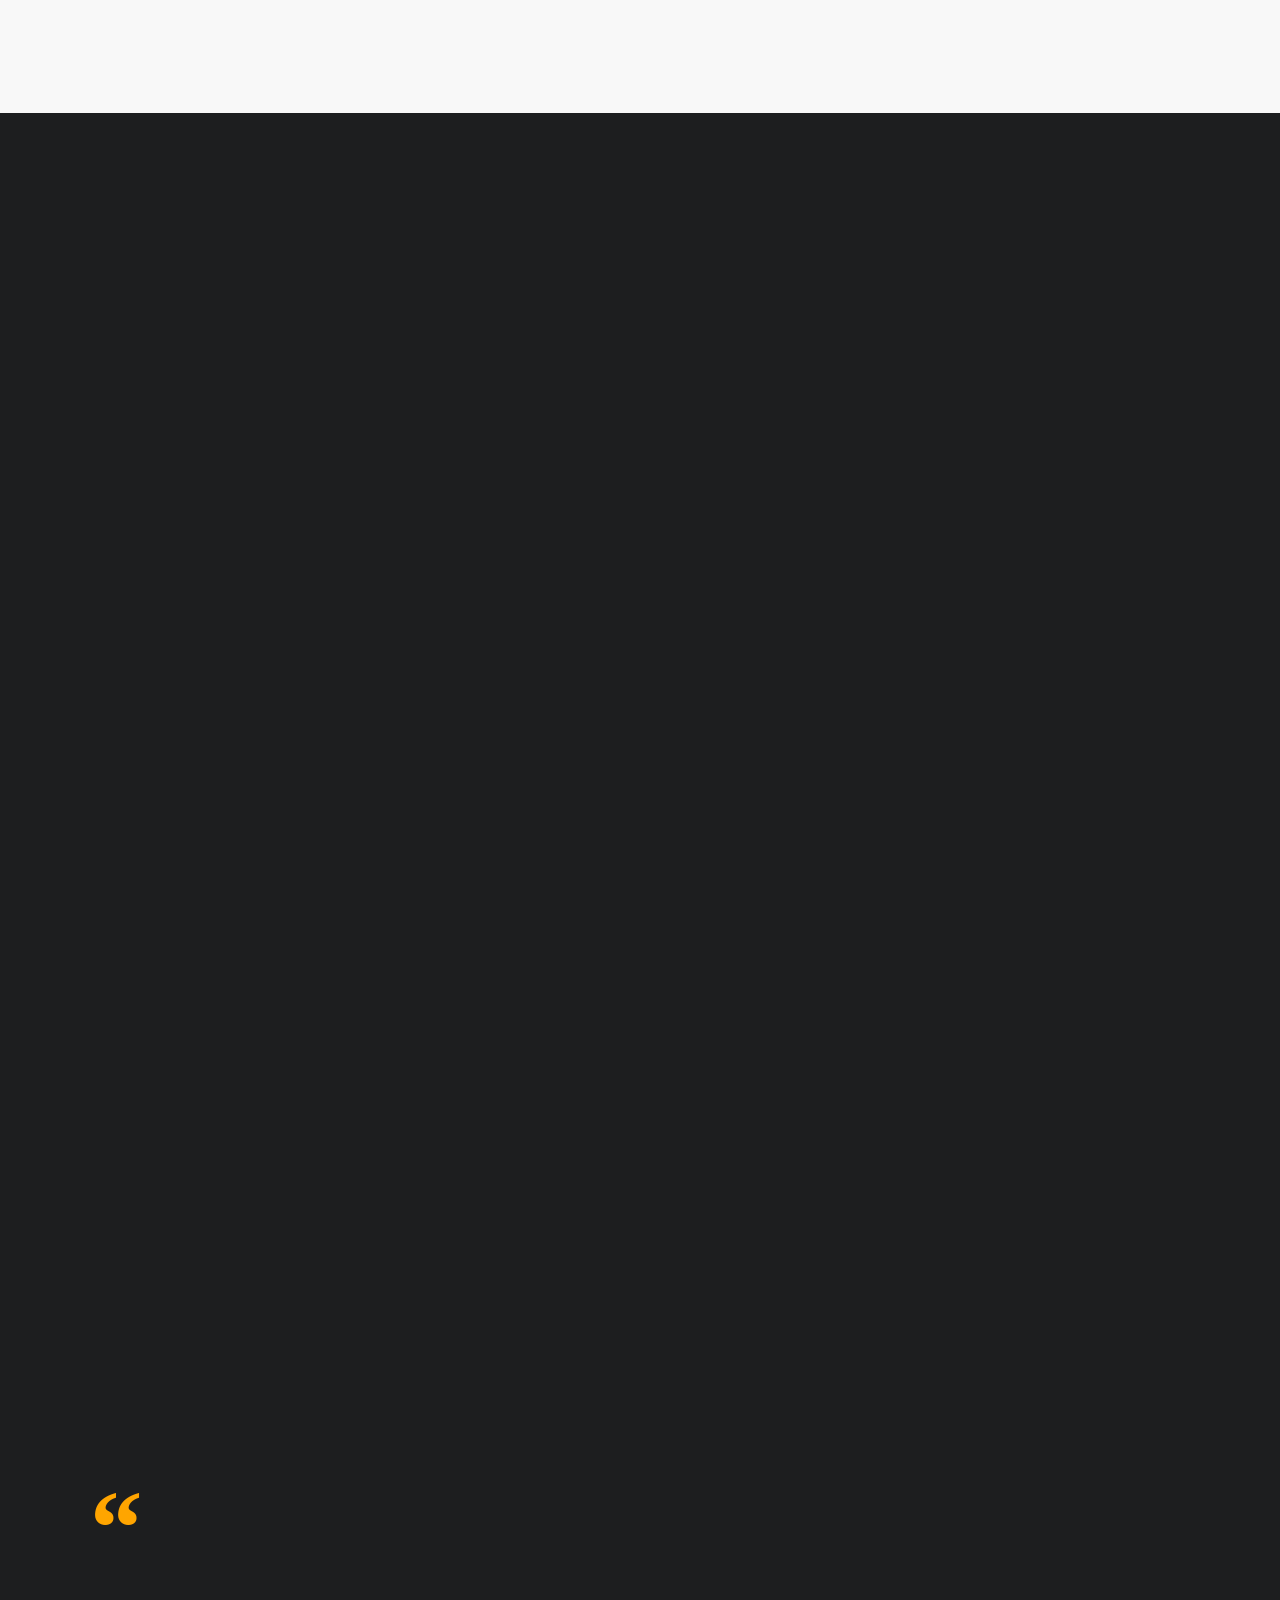
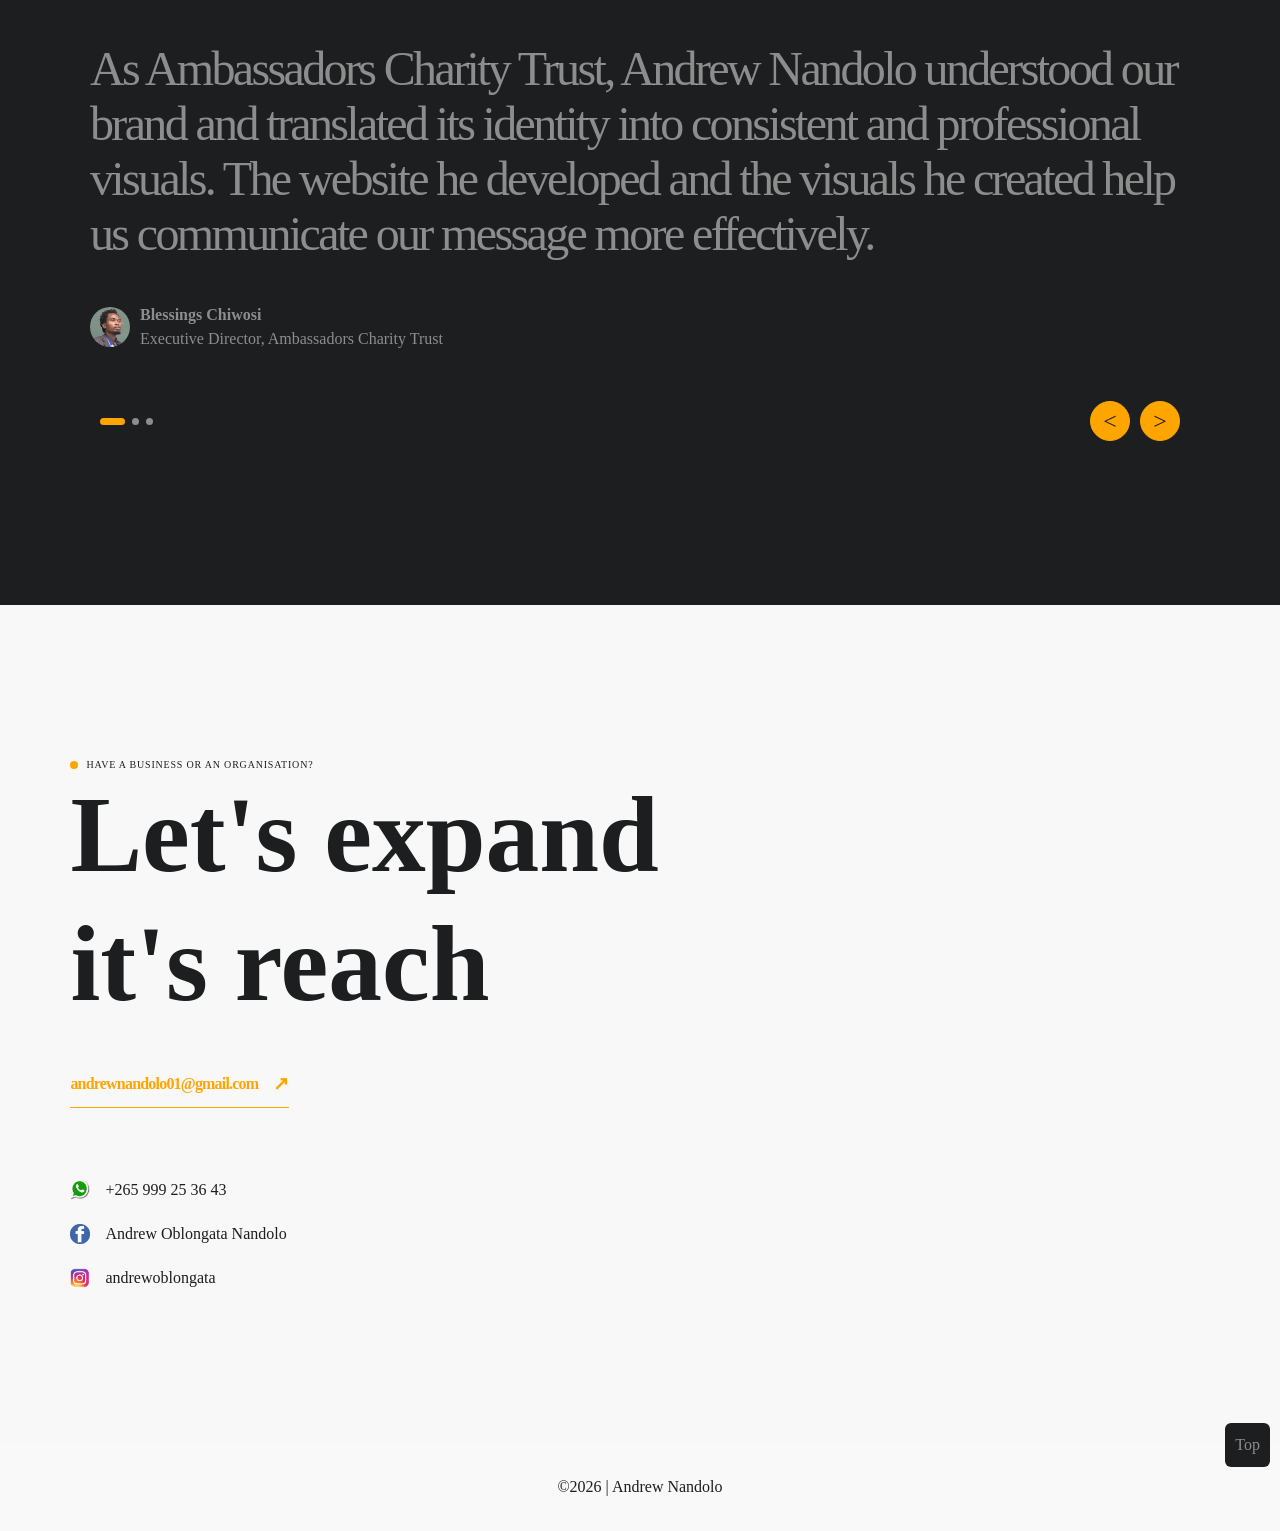
==== commit 003ef335: "About, Testimonials and contact sections and modal dialog" ====
--- a/index.html
+++ b/index.html
@@ -6,6 +6,7 @@
     <meta name="viewport" content="width=device-width, initial-scale=1.0">
     <script>document.documentElement.classList.add('js');</script>
     <link rel="stylesheet" href="assets/css/style.css">
+    <link rel="shortcut icon" href="assets/images/user-icon-small.png" type="image/x-icon">
     <title>Andrew Nandolo | Portfolio</title>
 </head>
 
@@ -44,6 +45,7 @@
             </div>
 
             <h1 id="hero-title" class="hero-title">
+                <!-- <span class="heading">I am a</span><br> -->
                 Graphic Designer <br /> &amp; Web Developer
             </h1>
 
@@ -104,7 +106,7 @@
                         </div>
                         <div class="service-details">
                             <h3 class="service-title">Graphic Design</h3>
-                            <p class="service-desc">
+                            <p class="service-desc fw-400">
                                 Designing impactful visuals that capture attention, communicate clearly, and give your
                                 brand a distinctive presence.
                             </p>
@@ -118,7 +120,7 @@
                         </div>
                         <div class="service-details">
                             <h3 class="service-title">Web Development</h3>
-                            <p class="service-desc">
+                            <p class="service-desc fw-400">
                                 Building responsive, user-friendly websites that are optimized for performance,
                                 accessibility, and search engines.
                             </p>
@@ -132,7 +134,7 @@
                         </div>
                         <div class="service-details">
                             <h3 class="service-title">Branding</h3>
-                            <p class="service-desc">
+                            <p class="service-desc fw-400">
                                 Crafting unique brand identities that resonate with your audience and reflect your
                                 values and vision.
                             </p>
@@ -146,7 +148,7 @@
                         </div>
                         <div class="service-details">
                             <h3 class="service-title">Social Media Products &amp; Management</h3>
-                            <p class="service-desc">
+                            <p class="service-desc fw-400">
                                 Creating engaging social media content and strategies that enhance your online presence
                                 and connect with your audience.
                             </p>
@@ -155,6 +157,7 @@
 
                 </div>
             </div>
+
         </section>
         <section class="section work" aria-labelledby="work-title" id="work">
             <div class="section-top reveal">
@@ -213,7 +216,7 @@
                                     <h3 class="project-title fw-400">Rollup banners</h3>
                                     <p class="fs-smaller">Ambassadors Charity Trust</p>
                                 </div>
-                                <button class="button text-accent">View</button>
+                                <button class="button text-accent" onclick="showFullImage('banner')">View</button>
                             </div>
                         </article>
 
@@ -228,7 +231,7 @@
                                         Academy,
                                         Aliko Business Enterprise</p>
                                 </div>
-                                <button class="button text-accent">View</button>
+                                <button class="button text-accent" onclick="showFullImage('social')">View</button>
                             </div>
                         </article>
                         <article class="project-item">
@@ -240,7 +243,7 @@
                                     <h3 class="project-title fw-400">Business cards</h3>
                                     <p class="fs-smaller">Chipambano Trust Fund</p>
                                 </div>
-                                <button class="button text-accent">View</button>
+                                <button class="button text-accent" onclick="showFullImage('b-card')">View</button>
                             </div>
                         </article>
                         <article class="project-item">
@@ -252,7 +255,7 @@
                                     <h3 class="project-title fw-400">Calendars</h3>
                                     <p class="fs-smaller">Akuka Lodge, Tiny Toes Creche Nursery School</p>
                                 </div>
-                                <button class="button text-accent">View</button>
+                                <button class="button text-accent" onclick="showFullImage('calendar')">View</button>
                             </div>
                         </article>
                     </div>
@@ -273,7 +276,7 @@
                                     <h3 class="project-title fw-400"></h3>
                                     <p class="fs-smaller"></p>
                                 </div>
-                                <button class="button text-accent">View</button>
+                                <button class="button text-accent" onclick="showFullImage('flyer-1')">View</button>
                             </div>
                         </article>
 
@@ -286,7 +289,7 @@
                                     <h3 class="project-title fw-400"></h3>
                                     <p class="fs-smaller"></p>
                                 </div>
-                                <button class="button text-accent">View</button>
+                                <button class="button text-accent" onclick="showFullImage('flyer-2')">View</button>
                             </div>
                         </article>
 
@@ -299,7 +302,7 @@
                                     <h3 class="project-title fw-400"></h3>
                                     <p class="fs-smaller"></p>
                                 </div>
-                                <button class="button text-accent">View</button>
+                                <button class="button text-accent" onclick="showFullImage('flyer-3')">View</button>
                             </div>
                         </article>
 
@@ -312,7 +315,7 @@
                                     <h3 class="project-title fw-400"></h3>
                                     <p class="fs-smaller"></p>
                                 </div>
-                                <button class="button text-accent">View</button>
+                                <button class="button text-accent" onclick="showFullImage('flyer-4')">View</button>
                             </div>
                         </article>
 
@@ -325,7 +328,7 @@
                                     <h3 class="project-title fw-400"></h3>
                                     <p class="fs-smaller"></p>
                                 </div>
-                                <button class="button text-accent">View</button>
+                                <button class="button text-accent" onclick="showFullImage('flyer-5')">View</button>
                             </div>
                         </article>
 
@@ -338,7 +341,7 @@
                                     <h3 class="project-title fw-400"></h3>
                                     <p class="fs-smaller"></p>
                                 </div>
-                                <button class="button text-accent">View</button>
+                                <button class="button text-accent" onclick="showFullImage('flyer-6')">View</button>
                             </div>
                         </article>
 
@@ -358,7 +361,7 @@
                                     <h3 class="project-title fw-400">Tiny Toes Creche</h3>
                                     <!-- <p class="fs-smaller">Akuka Lodge, Tiny Toes Creche Nursery School</p> -->
                                 </div>
-                                <button class="button text-accent">View</button>
+                                <button class="button text-accent" onclick="showFullImage('logo1')">View</button>
                             </div>
                         </article>
                         <article class="project-item">
@@ -370,7 +373,7 @@
                                     <h3 class="project-title fw-400">Chipambano Trust Fund</h3>
                                     <!-- <p class="fs-smaller">Akuka Lodge, Tiny Toes Creche Nursery School</p> -->
                                 </div>
-                                <button class="button text-accent">View</button>
+                                <button class="button text-accent" onclick="showFullImage('logo2')">View</button>
                             </div>
                         </article>
                         <article class="project-item">
@@ -383,7 +386,7 @@
                                     <h3 class="project-title fw-400">Forum for Justice and Development</h3>
                                     <!-- <p class="fs-smaller">Akuka Lodge, Tiny Toes Creche Nursery School</p> -->
                                 </div>
-                                <button class="button text-accent">View</button>
+                                <button class="button text-accent" onclick="showFullImage('logo3')">View</button>
                             </div>
                         </article>
                         <article class="project-item">
@@ -395,7 +398,7 @@
                                     <h3 class="project-title fw-400">Creative Brenz Grafix</h3>
                                     <!-- <p class="fs-smaller">Akuka Lodge, Tiny Toes Creche Nursery School</p> -->
                                 </div>
-                                <button class="button text-accent">View</button>
+                                <button class="button text-accent" onclick="showFullImage('logo4')">View</button>
                             </div>
                         </article>
 
@@ -404,31 +407,162 @@
                 </div>
             </div>
 
-        </section>
-
-        <section class="section process" aria-labelledby="process-title">
-
-
-        </section>
+            <div class="section-bottom">
+                <p>More work sent to you upon request</p>
+                <a class="text-accent" href="mailto:andrewnandolo01@gmail.com">Request More Projects &nbsp; <span
+                        class="arrow">↗</span></a>
+            </div>
+        </section>
+
+        <!-- <section class="section process" aria-labelledby="process-title"></section> -->
+
+        <section class="section about" aria-labelledby="about-title" id="about">
+            <div class="section-top reveal">
+                <p class="sm-text"><i></i>Know about me</p>
+                <h2 id="work-title" class="section-title fs-display-sm">Who am I?</h2>
+                <p class="section-intro fs-small">
+
+                </p>
+            </div>
+            <div class="about-copy reveal">
+                <p class="fw-400">I’m Andrew Nandolo, a freelance graphic designer and web developer based in Zomba, but
+                    working wherever work needs me to. I am an individual who is efficient, organised, hardworking,
+                    well-disciplined, focused, self-motivated and dependable. I am also a team player, creative and
+                    logical thinker and a fast learner who is able to adapt and promote designing and development
+                    standards and principles which are constantly advancing.</p>
+
+                <p class="fw-400">My approach is collaborative, focused, and built around real business and
+                    organisational outcomes—without sacrificing the spark that makes people pay attention.</p>
+
+                <a class="text-link fw-400" href="#" download="Andrew Nandolo's Resume">Download my
+                    resume<span>↗</span></a>
+            </div>
+            <div class="hero-art reveal" aria-hidden="true">
+                <div class="art-orbit orbit-one"></div>
+                <div class="art-orbit orbit-two"></div>
+                <div class="art-orbit orbit-three"></div>
+                <div class="art-orbit art-disc">
+                    <img src="assets/images/user-icon.jpg" alt="" srcset="">
+                </div>
+            </div>
+        </section>
+
         <section class="section testimonials" aria-labelledby="testimonials-title">
 
-        </section>
-        <section class="section clients" aria-labelledby="clients-title">
-
-        </section>
-
-        <section class="section about" aria-labelledby="about-title">
-
-        </section>
-        <section class="section contact" aria-labelledby="contact-title">
-
-        </section>
-
+            <div class="section-top reveal">
+                <p class="sm-text"><i></i>Testimonials and Recognition</p>
+                <h2 id="work-title" class="section-title fs-display-sm">What they say about me</h2>
+                <p class="section-intro fs-small">
+
+                </p>
+            </div>
+            <div class="testimonials-container">
+                <div class="testimonial-track" id="testimonialTrack">
+                    <article class="testimonial-item">
+                        <span class="quote-mark">“</span>
+                        <blockquote class="recognition-text ">
+                            As Ambassadors Charity Trust, Andrew Nandolo understood our brand and translated its identity into consistent and
+                            professional visuals. The website he developed and the visuals he created help us communicate our message more
+                            effectively.
+                        </blockquote>
+                        <div class="recognition-credit">
+                            <span class="credit-image">
+                                <img src="assets/images/chiwosi.png" alt="">
+                            </span>
+                            <p class="credit-person">
+                                <b>Blessings Chiwosi</b> <br> Executive Director, Ambassadors Charity Trust
+                            </p>
+                        </div>
+                    </article>
+
+                    <article class="testimonial-item">
+                        <span class="quote-mark">“</span>
+                        <blockquote class="recognition-text ">
+                            As Ambassadors Charity Trust, Andrew Nandolo understood our brand and translated its identity into consistent and
+                            professional visuals. The website he developed and the visuals he created help us communicate our message more
+                            effectively.
+                        </blockquote>
+                        <div class="recognition-credit">
+                            <span class="credit-image">
+                                <img src="assets/images/user-icon-small.png" alt="">
+                            </span>
+                            <p class="credit-person">
+                                <b>Blessings Chiwosi</b> <br> Executive Director, Ambassadors Charity Trust
+                            </p>
+                        </div>
+                    </article>
+                    <article class="testimonial-item">
+                        <span class="quote-mark">“</span>
+                        <blockquote class="recognition-text ">
+                            As Ambassadors Charity Trust, Andrew Nandolo understood our brand and translated its identity into consistent and
+                            professional visuals. The website he developed and the visuals he created help us communicate our message more
+                            effectively.
+                        </blockquote>
+                        <div class="recognition-credit">
+                            <span class="credit-image">
+                                <img src="assets/images/user-icon-small.png" alt="">
+                            </span>
+                            <p class="credit-person">
+                                <b>Blessings Chiwosi</b> <br> Executive Director, Ambassadors Charity Trust
+                            </p>
+                        </div>
+                    </article>
+                </div>
+                <div class="testimonial-controls">
+                    <div class="testimonial-dots">
+                        <button class="dot active"></button>
+                        <button class="dot"></button>
+                        <button class="dot"></button>
+                    </div>
+                    <div class="testimonial-arrows">
+                        <button class="prev" aria-label="Previous testimonial"><</button>
+                        <button class="next" aria-label="Next testimonial">></button>
+                    </div>
+                </div>
+            </div>
+        </section>
+
+
+        <section class="section contact" aria-labelledby="contact-title" id="contact">
+
+            <p class="sm-text"><i></i>Have a business or an organisation?</p>
+            <h2 id="work-title" class="section-title">Let's expand <br> it's reach</h2>
+            <a href="mailto:andrewnandolo01@gmail.com" class="contact-email">andrewnandolo01@gmail.com
+                <span>↗</span></a>
+            <p class="contact-social fs-small"><img src="assets/images/wa.png" alt="WhatsApp icon"> +265 999 25 36 43
+            </p>
+            <p class="contact-social fs-small"><img src="assets/images/fb.png" alt="Facebook icon"> <a href="#">Andrew Oblongata
+                Nandolo</a></p>
+            <p class="contact-social fs-small"><img src="assets/images/ig.png" alt="Instagram icon"> <a href="#">andrewoblongata</a></p>
+
+            <div class="hero-art reveal" aria-hidden="true">
+                <div class="art-orbit orbit-one"></div>
+                <div class="art-orbit orbit-two"></div>
+                <div class="art-orbit orbit-three"></div>
+                <div class="art-orbit art-disc">
+                    <!-- <img src="assets/images/user-icon.jpg" alt="" srcset=""> -->
+                </div>
+            </div>
+
+        </section>
+
+
+        <dialog class="dialog d-none" id="dialog">
+            <div class="dialog-content">
+                <button class="close-btn fs-display-sm" type="button" aria-controls="dialog" title="Close" onclick="closeImage()">
+                    <span class="sr-only">Close image</span>
+                    <span></span>
+                    <span></span>
+                </button>
+                <div class="dialog-body">
+                    <img src="" id="fullImage" alt="">
+                </div>
+            </div>
+        </dialog>
     </main>
     <footer class="footer">
-        <div class="fs-display-sm">
-            FOOTER
-        </div>
+        &copy;2026 | Andrew Nandolo
+        <a href="#" class="back-to-top">Top</a>
     </footer>
 
     <script src="assets/js/script.js"></script>
--- a/assets/css/style.css
+++ b/assets/css/style.css
@@ -5,12 +5,15 @@
 
 @layer tokens {
     :root {
-        color-scheme: light dark;
-        --background-color: #f2f2f2;
-        --secondary-color: #f9f9f9;
-        --text-color: #1d1e1f;
+        color-scheme: dark light;
+        --background-color: #1d1e1f;
+        --transparent-bg: #1d1e1fdc;
+        --secondary-color: #312f2f;
+        --text-color: #f2f2f2;
         --accent-color: #ffa500;
-        --shadow: 0 20px 60px rgb(15 23 42 / 12%), 0 1px 2px rgb(15 23 42 / 8%) --primary-font: Manrope;
+        --shadow: 0 20px 60px rgba(152, 156, 163, 0.12), 0 1px 2px rgba(214, 215, 219, 0.322);
+
+        --primary-font: Manrope;
         --secondary-font: Inter;
 
         --fw-100: 100;
@@ -20,7 +23,7 @@
 
         --fs-body: clamp(16px, 1.25vw, 18px);
         --fs-small: clamp(14px, 1.3vw, 16px);
-        
+
         --fs-smaller: 12px;
         --fs-x-smaller: 10px;
         --fs-display-lg: clamp(48px, 8.2vw, 130px);
@@ -39,16 +42,19 @@
         --shadow-md: 0 8px 24px rgb(15 23 42 / 12%);
         --content-width: 72rem;
 
+        --container-width: min(1100px, 100%);
+
         --transition: all .3s ease;
     }
 
-    @media (prefers-color-scheme: dark) {
+    @media (prefers-color-scheme: light) {
         :root {
-            --background-color: #1d1e1f;
-            --secondary-color: #312f2f;
-            --text-color: #f7efef;
+            --background-color: #f2f2f286;
+            --transparent-bg: #f2f2f2e5;
+            --secondary-color: #f9f9f9;
+            --text-color: #1d1e1f;
             --accent-color: #ffa500;
-            --shadow: 0 20px 60px rgba(152, 156, 163, 0.12), 0 1px 2px rgba(214, 215, 219, 0.322);
+            --shadow: 0 20px 60px rgb(15 23 42 / 12%), 0 1px 2px rgb(15 23 42 / 8%);
         }
     }
 }
@@ -275,7 +281,7 @@
 
     .cursor-glow {
         position: fixed;
-        z-index: 0;
+        z-index: -1;
         width: 50rem;
         height: 50rem;
         left: 50%;
@@ -286,6 +292,7 @@
         filter: blur(20px);
         pointer-events: none;
         transition: left .3s ease-out, top .3s ease-out;
+        opacity: .5;
     }
 
 
@@ -379,9 +386,9 @@
     }
 
     .round-link:hover {
-        background: var(--text-color);
-        color: var(--background-color);
-        border: 1px solid var(--text-color);
+        background: var(--background-color);
+        color: var(--text-color);
+        border: 1px solid var(--background-color);
     }
 
     .hero-art {
@@ -390,7 +397,7 @@
         aspect-ratio: 1;
         right: -6vw;
         top: 30%;
-        /* transform: translateY(-50%); */
+        transform: translateY(-50%);
     }
 
     .art-orbit {
@@ -398,22 +405,23 @@
         border-radius: 50%;
     }
 
+
+    .orbit-one {
+        inset: 0;
+        border: 1px dashed var(--text-color);
+        animation: spinLeft 20s linear infinite;
+    }
+
     @keyframes spinLeft {
         to {
             transform: rotate(-360deg);
         }
     }
 
-    .orbit-one {
-        inset: 0;
-        border: 1px dashed var(--text-color);
-        animation: spinLeft 35s linear infinite;
-    }
-
     .orbit-two {
         inset: 12%;
         border: 1px dashed var(--text-color);
-        animation: spin 35s linear infinite;
+        animation: spin 20s linear infinite;
     }
 
     @keyframes spin {
@@ -483,8 +491,22 @@
         padding-bottom: clamp(64px, 10vw, 138px);
     }
 
-    .section-intro{
+    .section-intro {
         font-weight: var(--fw-400);
+    }
+
+    .section-bottom {
+        padding-top: clamp(60px, 9vw, 120px);
+        display: flex;
+        justify-content: space-between;
+        align-items: center;
+        font-weight: var(--fw-400);
+        font-size: var(--fs-smaller);
+    }
+
+    .section-bottom a {
+        border-bottom: 1px solid var(--accent-color);
+        padding-bottom: 10px;
     }
 
     .services-stack {
@@ -493,7 +515,7 @@
         --stack-gap: 22px;
         --settle-distance: 50px;
 
-        width: min(1100px, 100%);
+        width: var(--container-width);
         margin: 0 auto;
         height: auto;
         position: relative;
@@ -502,7 +524,7 @@
     .services-list {
         position: relative;
 
-        width: min(1100px, 100%);
+        width: var(--container-width);
         margin: 0 auto;
 
     }
@@ -636,7 +658,7 @@
 
     .projects-stack {
         position: relative;
-        width: min(1100px, 100%);
+        width: var(--container-width);
         height: auto;
         margin: 0 auto;
     }
@@ -716,10 +738,321 @@
         padding: 14px;
     }
 
+    .about,
+    .testimonials {
+        position: relative;
+        background-color: var(--text-color);
+        color: var(--background-color);
+        overflow: hidden;
+    }
+
+    .about .hero-art {
+        position: absolute;
+        width: min(30vw, 600px);
+        aspect-ratio: 1;
+        left: -6vw;
+        top: 30%;
+        transform: translateY(-50%);
+    }
+
+    .about .hero-art .orbit-one {
+        border: 1px dashed var(--background-color);
+    }
+
+    .about .hero-art .orbit-two {
+        border: 1px dashed var(--background-color);
+    }
+
+    .about-copy {
+        max-width: 700px;
+        margin: clamp(52px, 8vw, 105px) 0 0 auto;
+        font-size: var(--fs-body);
+        line-height: 1.55;
+        letter-spacing: -.035em;
+    }
+
+    .about-copy p {
+        margin: 0 0 25px;
+    }
+
+    .about-copy p+p {
+        color: var(--background-color);
+    }
+
+    .about-copy .text-link {
+        display: inline-block;
+        margin-top: 26px;
+        color: var(--accent-color);
+        border-bottom: 1px solid var(--accent-color);
+        font-size: var(--fs-small);
+    }
+
+    .testimonials-container {
+        position: relative;
+        width: var(--container-width);
+        margin: auto;
+        overflow: hidden;
+    }
+    .testimonial-track {
+        display: flex;
+        gap: 24px;
+        transition: transform .7s cubic-bezier(.22, .61, .36, 1);
+    }
+
+    .testimonial-item {
+        flex: 0 0 100%;
+        transition: transform .4s ease, opacity .4s ease;
+    }
+    .testimonial-item:hover{
+        transform: translateY(-6px);
+    }
+
+
+    .testimonial-item .quote-mark {
+        display: block;
+        font-size: var(--fs-display-lg);
+        margin-bottom: 0;
+        color: var(--accent-color);
+        font-family: var(--primary-font);
+        font-weight: var(--fw-600);
+    }
+
+    .testimonial-item blockquote {
+        margin: 34px 0 42px;
+        font: var(--fw-400) var(--fs-heading) var(--secondary-font);
+        letter-spacing: -.055em;
+    }
+
+    .testimonial-item .recognition-credit {
+        display: flex;
+        align-items: center;
+        gap: 10px;
+    }
+
+    .recognition-credit .credit-image {
+        display: block;
+        width: 40px;
+        height: 40px;
+        background-color: var(--accent-color);
+        border-radius: 50%;
+        overflow: hidden;
+    }
+
+    .recognition-credit p {
+        font-size: var(--fs-small);
+        margin: 0;
+    }
+
+    .testimonial-controls{
+        display: flex;
+        justify-content: space-between;
+        align-items: center;
+        margin-top: 40px;
+        padding: 10px;
+    }
+
+    .testimonial-arrows{
+        display: flex;
+        gap: 10px;
+    }
+    .testimonial-arrows button{
+        width: 40px;
+        height: 40px;
+        border: 1px solid var(--accent-color);
+        border-radius: 50%;
+        background-color: var(--accent-color);
+        color: var(--text-color);
+        font-size: 1.5rem;
+        transition: background .3s ease, color .3s ease, transform .3s ease;
+        cursor: pointer;
+    }
+
+    .testimonial-arrows button:hover{
+        background-color: var(--text-color);
+        color: var(--accent-color);
+        transform: scale(1.05);
+    }
+
+    .testimonial-dots {
+        display: flex;
+        gap: 7px;
+    }
+
+    .dot{
+        width: 7px;
+        height: 7px;
+        border: none;
+        border-radius: 10px;
+        background: var(--background-color);
+        cursor: pointer;
+        transition: width .3s ease, background .3s ease;
+    }
+    .dot.active{
+        width: 25px;
+        background: var(--accent-color);
+    }
+
+    .contact {
+        position: relative;
+        overflow: hidden;
+    }
+
+    .contact h2 {
+        font-size: clamp(55px, 8.4vw, 135px);
+    }
+
+    .contact .hero-art {
+        width: 50vw;
+        top: 50%;
+        right: -15vw;
+        opacity: .8;
+    }
+
+    .contact-email {
+        display: inline-flex;
+        gap: 15px;
+        align-items: center;
+        position: relative;
+        z-index: 1;
+        margin-top: 42px;
+        margin-bottom: 50px;
+        color: var(--accent-color);
+        border-bottom: 1px solid var(--accent-color);
+        padding-bottom: 8px;
+        font-size: var(--fs-body);
+        font-weight: var(--fw-600);
+        letter-spacing: -.05em;
+    }
+
+    .contact-email span {
+        font-size: 1.2em;
+    }
+
+    .contact-social {
+        display: flex;
+        gap: 15px;
+        align-items: center;
+        position: relative;
+        margin-top: 20px;
+        font-weight: var(--fw-400);
+    }
+
+    .contact-social img {
+        width: 20px;
+    }
+
+
+    .close-btn {
+        display: flex;
+        width: 42px;
+        height: 42px;
+        background: transparent;
+        border: 1px solid var(--text-color);
+        border-radius: 50%;
+        flex-direction: column;
+        justify-content: center;
+        align-items: center;
+        gap: 5px;
+        cursor: pointer;
+    }
+
+    .dialog {
+        display: flex;
+        align-items: center;
+        justify-content: center;
+        width: 100%;
+        height: 100vh;
+        position: fixed;
+        top: 0;
+        left: 0;
+        z-index: 999;
+        background-color: var(--transparent-bg);
+        backdrop-filter: blur(5px);
+
+    }
+
+    .close-btn {
+        float: right;
+        margin-bottom: 10px;
+        transition: var(--transition);
+    }
+
+    .close-btn span:not(.sr-only) {
+        width: 14px;
+        height: 1px;
+        background: var(--text-color);
+        /* transition: transform .25s; */
+    }
+
+    .close-btn:hover {
+        background-color: var(--text-color);
+    }
+
+    .close-btn:hover span:not(.sr-only) {
+        background: var(--background-color);
+    }
+
+    .close-btn span:nth-of-type(2) {
+        transform: translateY(3px) rotate(45deg);
+    }
+
+    .close-btn span:nth-of-type(3) {
+        transform: translateY(-3px) rotate(-45deg);
+    }
+
+    .dialog-content {
+        position: relative;
+        width: min(650px, 100%);
+        margin: auto;
+        opacity: 1;
+        animation: moveUp 2s cubic-bezier(.2, .7, .2, 1);
+    }
+
+    @keyframes moveUp {
+        from {
+            top: 20px;
+        }
+
+        to {
+            top: 0;
+        }
+    }
+
+    .dialog-content img {
+        border-radius: var(--radius-sm);
+    }
+
+
+    .footer {
+        position: relative;
+        text-align: center;
+        font-size: var(--fs-small);
+        /* border: 1px solid red; */
+        padding: 2rem 0;
+        background-color: var(--secondary-color);
+        font-weight: var(--fw-400);
+    }
+
+    .back-to-top {
+        position: absolute;
+        top: -20px;
+        right: 10px;
+        padding: 10px;
+        background-color: var(--text-color);
+        color: var(--background-color);
+        border-radius: var(--radius-sm);
+        transition: var(--transition);
+    }
+
+    .back-to-top:hover {
+        background-color: var(--background-color);
+        color: var(--text-color);
+    }
+
     .js .reveal {
         opacity: 0;
         transform: translateY(26px);
-        transition: opacity .7s cubic-bezier(.2, .7, .2, 1), transform .7s cubic-bezier(.2, .7, .2, 1);
+        transition: opacity 2s cubic-bezier(.2, .7, .2, 1), transform 2s cubic-bezier(.2, .7, .2, 1);
     }
 
     .js .reveal.is-visible {
@@ -728,10 +1061,12 @@
     }
 
 
+
+
     @media (prefers-color-scheme: dark) {
-        .cursor-glow {
+        /* .cursor-glow {
             background: radial-gradient(circle, var(--secondary-color), transparent 30%);
-        }
+        } */
 
     }
 
@@ -790,9 +1125,9 @@
         }
 
         .hero-art {
-            width: 96vw;
-            top: 40%;
-            right: -33vw;
+            width: 70vw;
+            top: 30%;
+            right: -20vw;
             opacity: .8;
         }
 
@@ -825,6 +1160,10 @@
         .projects-list {
             grid-template-columns: repeat(auto-fit, minmax(40%, 1fr));
             gap: 40px;
+        }
+
+        .about .hero-art {
+            display: none;
         }
 
 
@@ -844,10 +1183,11 @@
         }
     }
 
-    @media (max-width: 430px){
+    @media (max-width: 500px) {
         .service-icon {
             display: none;
         }
+
         .service-item {
             grid-template-columns: 1fr;
         }
@@ -915,5 +1255,9 @@
         color: var(--accent-color);
     }
 
+    .d-none {
+        display: none;
+    }
+
 
 }
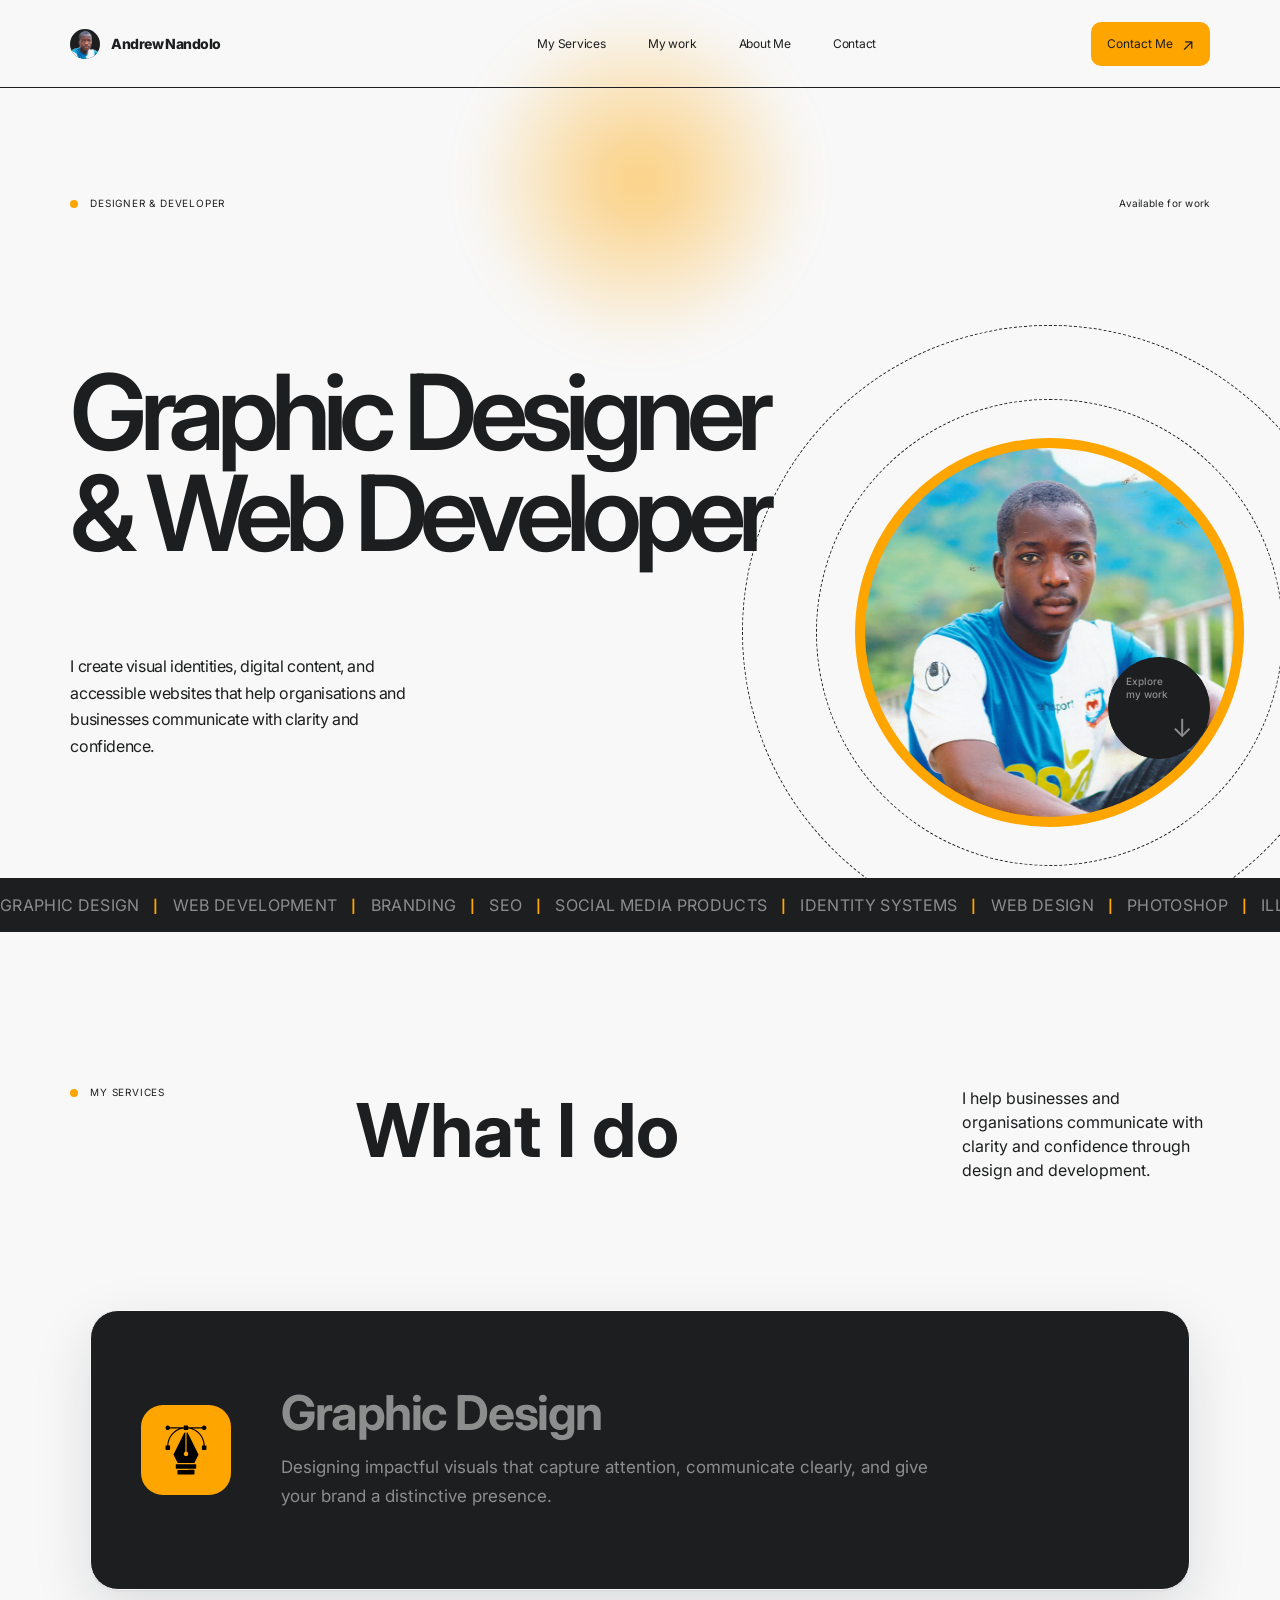
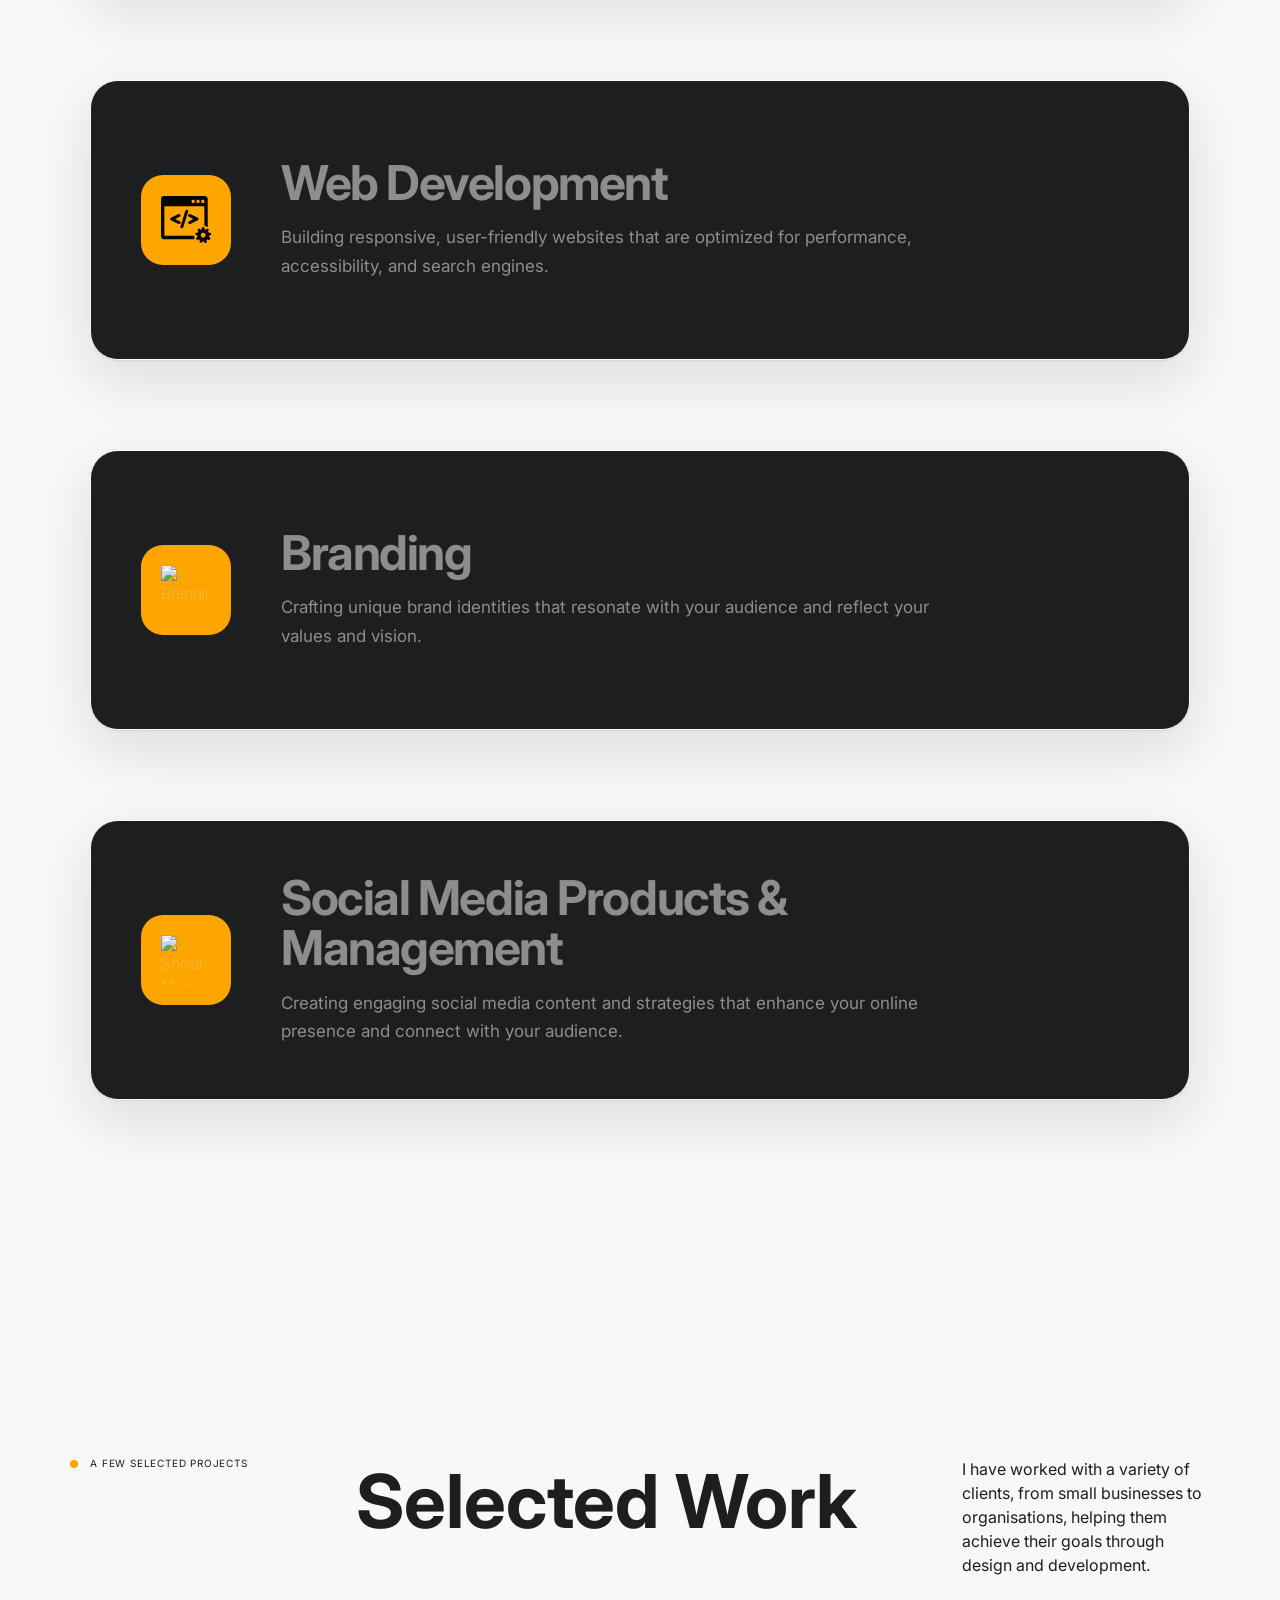
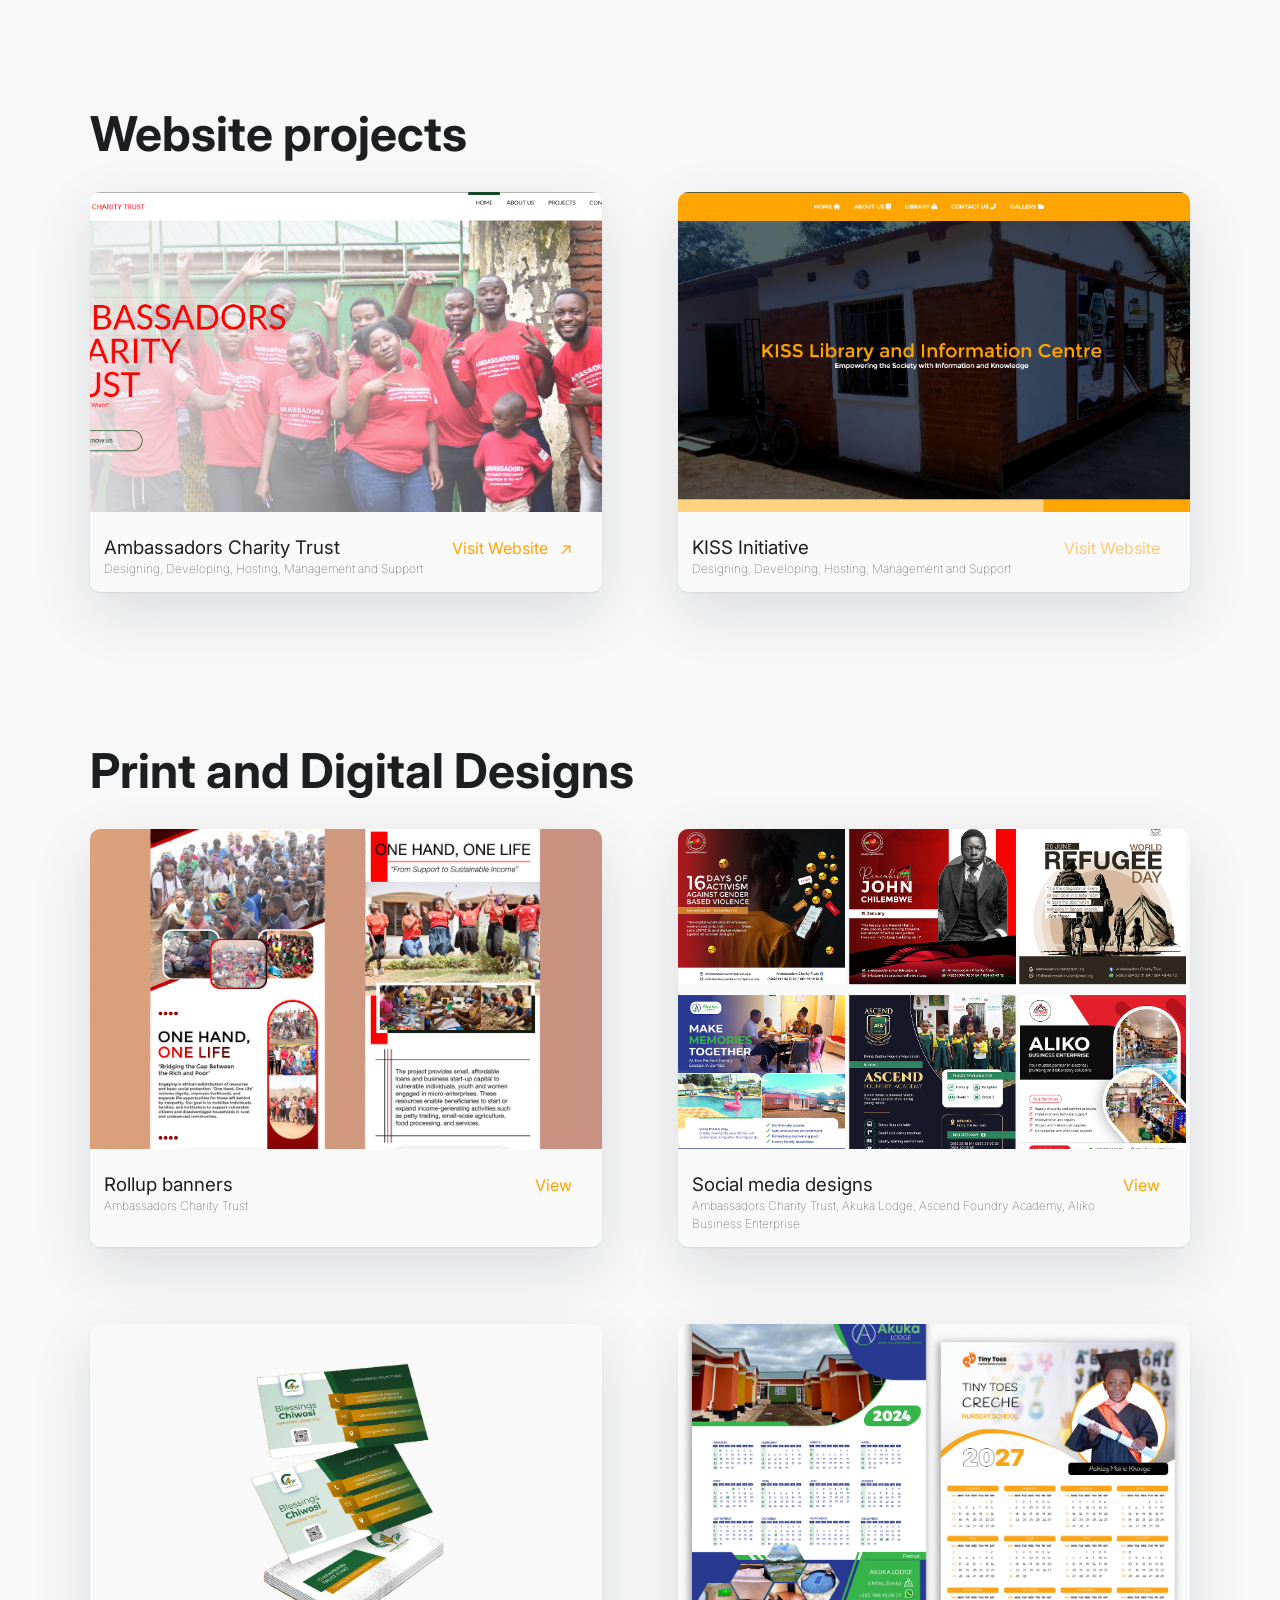
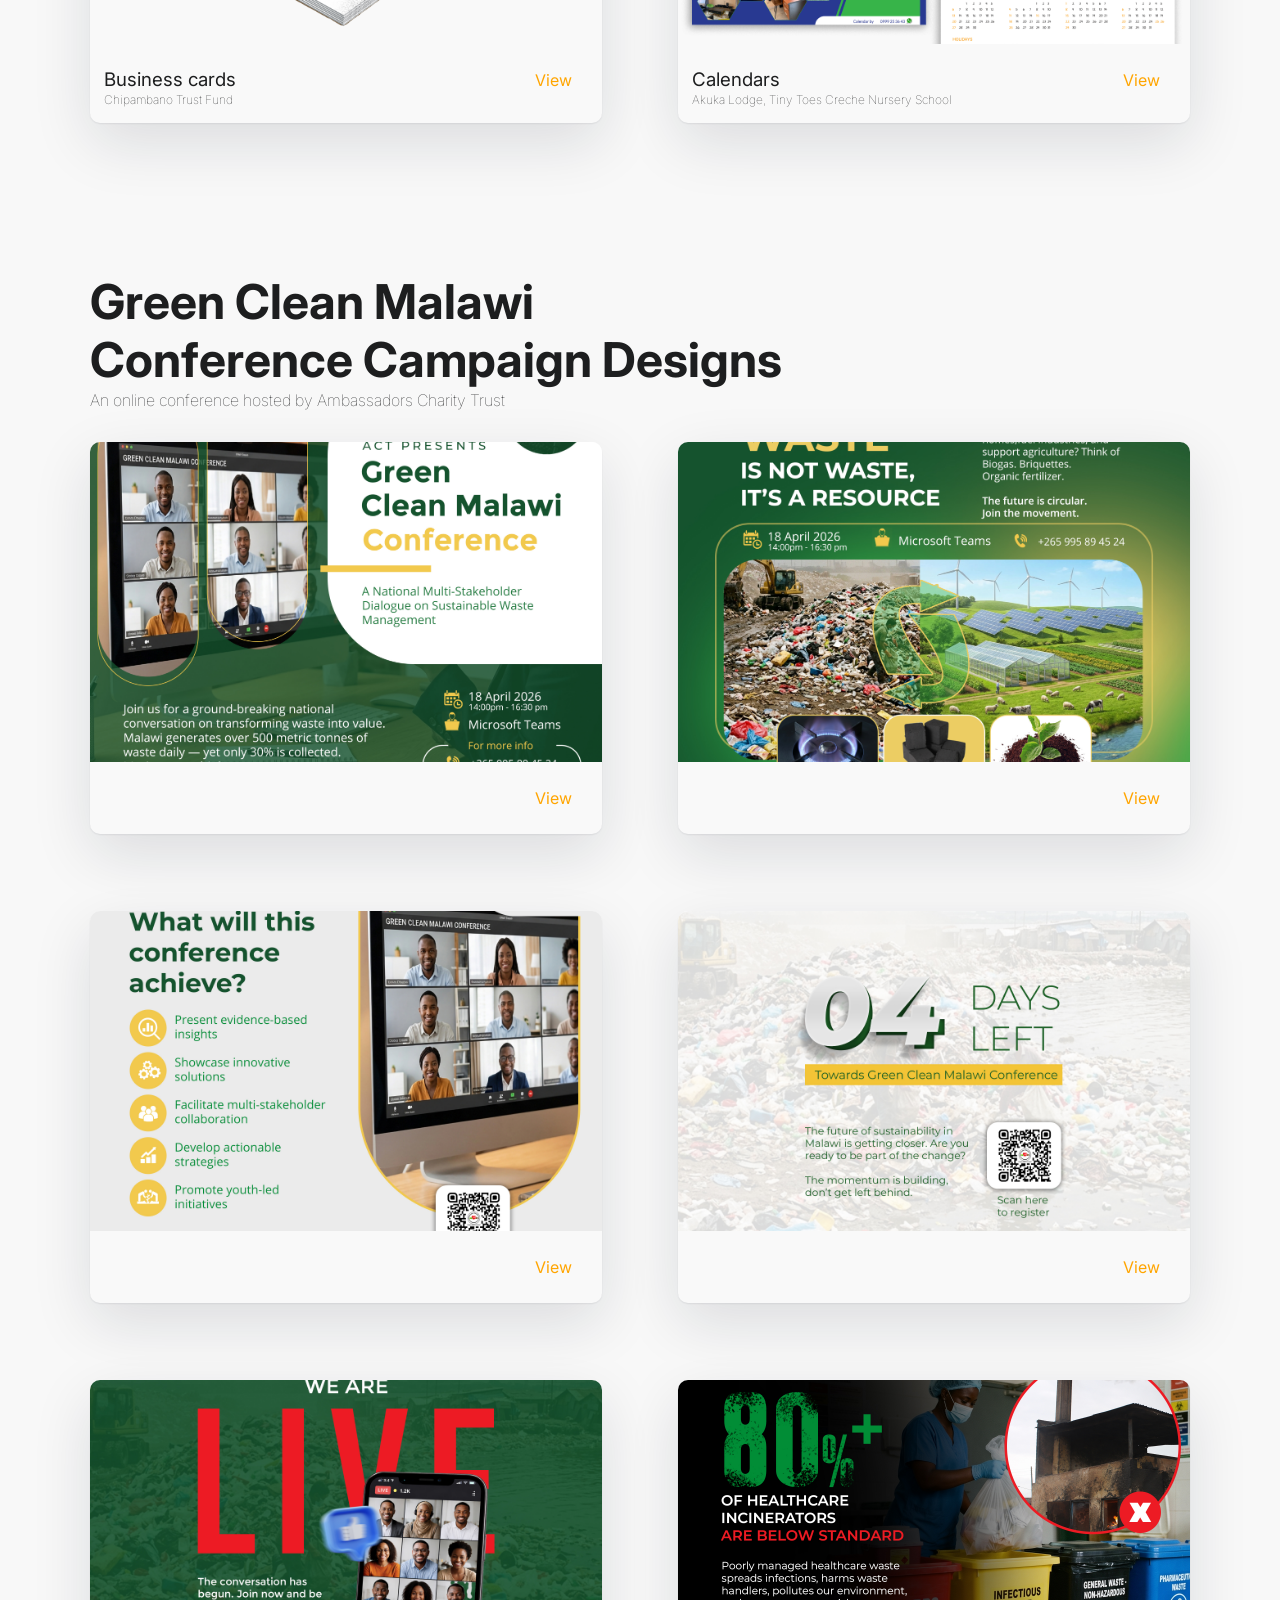
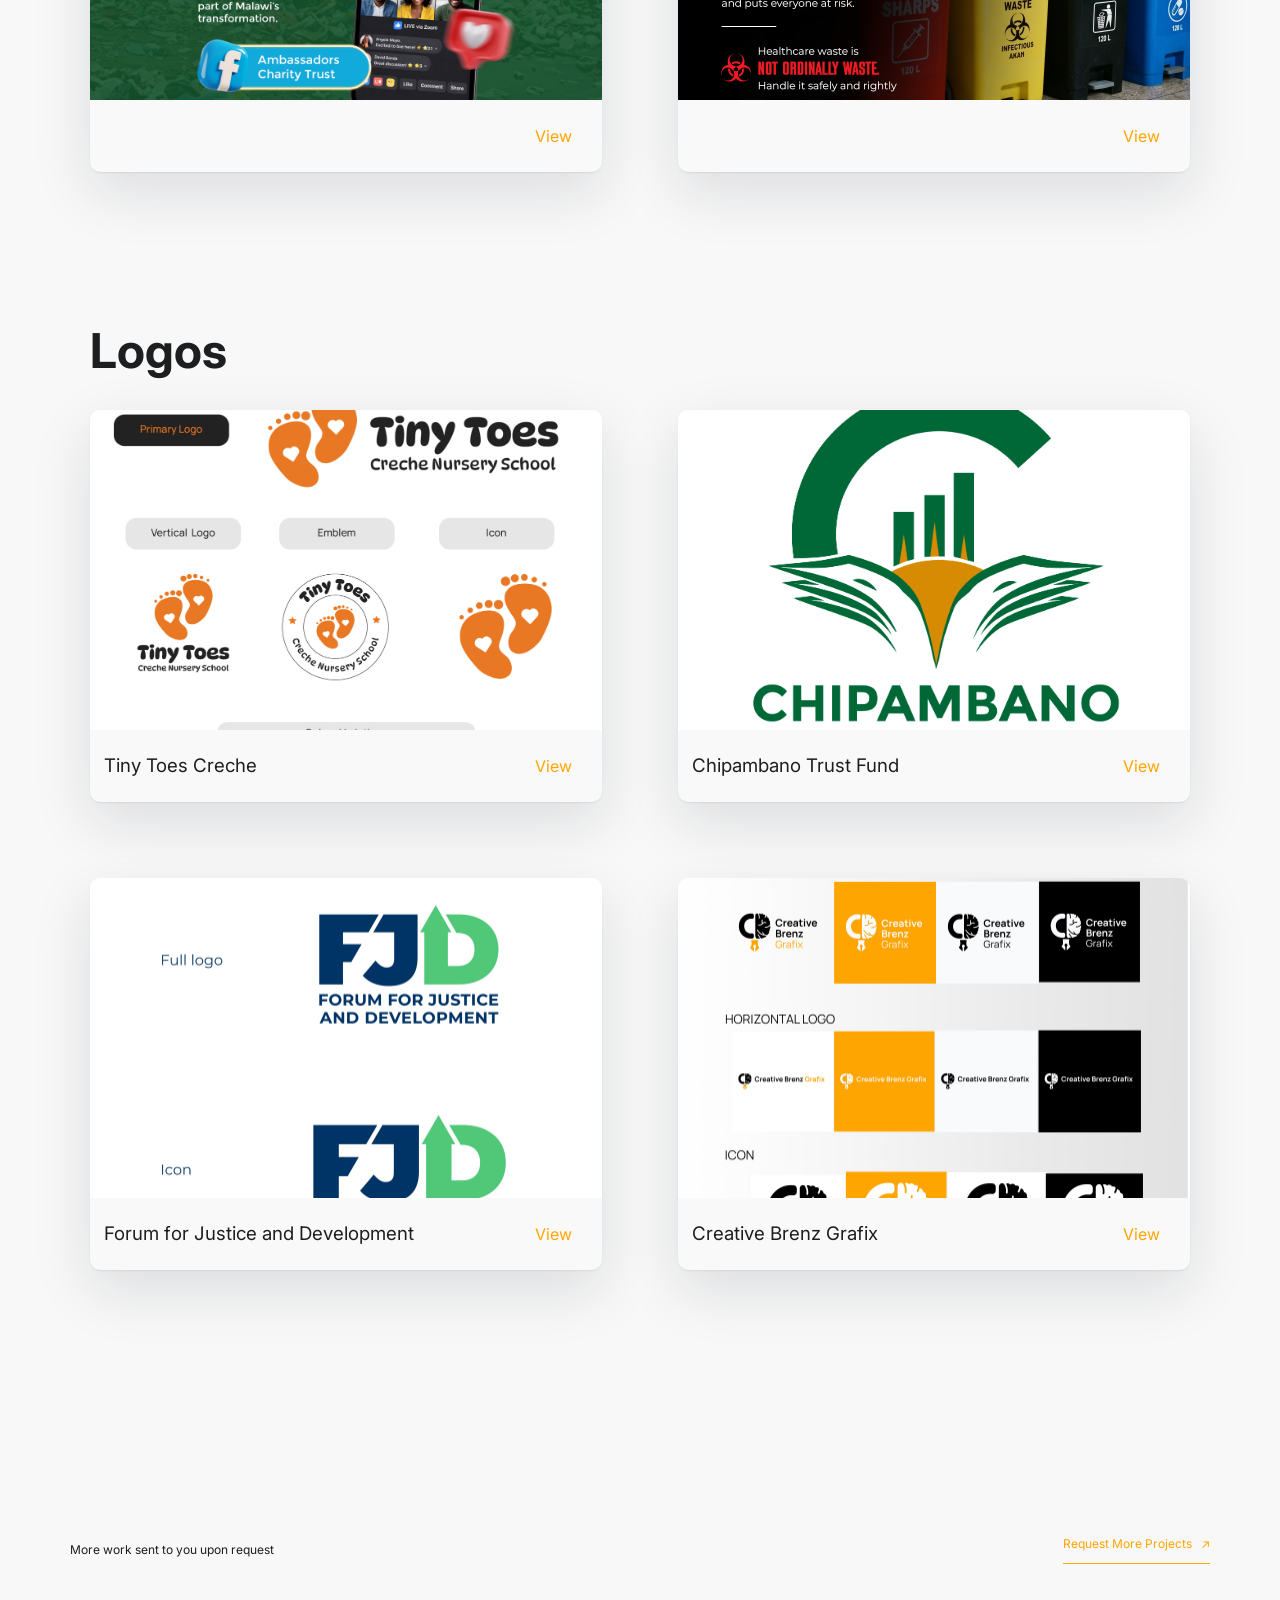
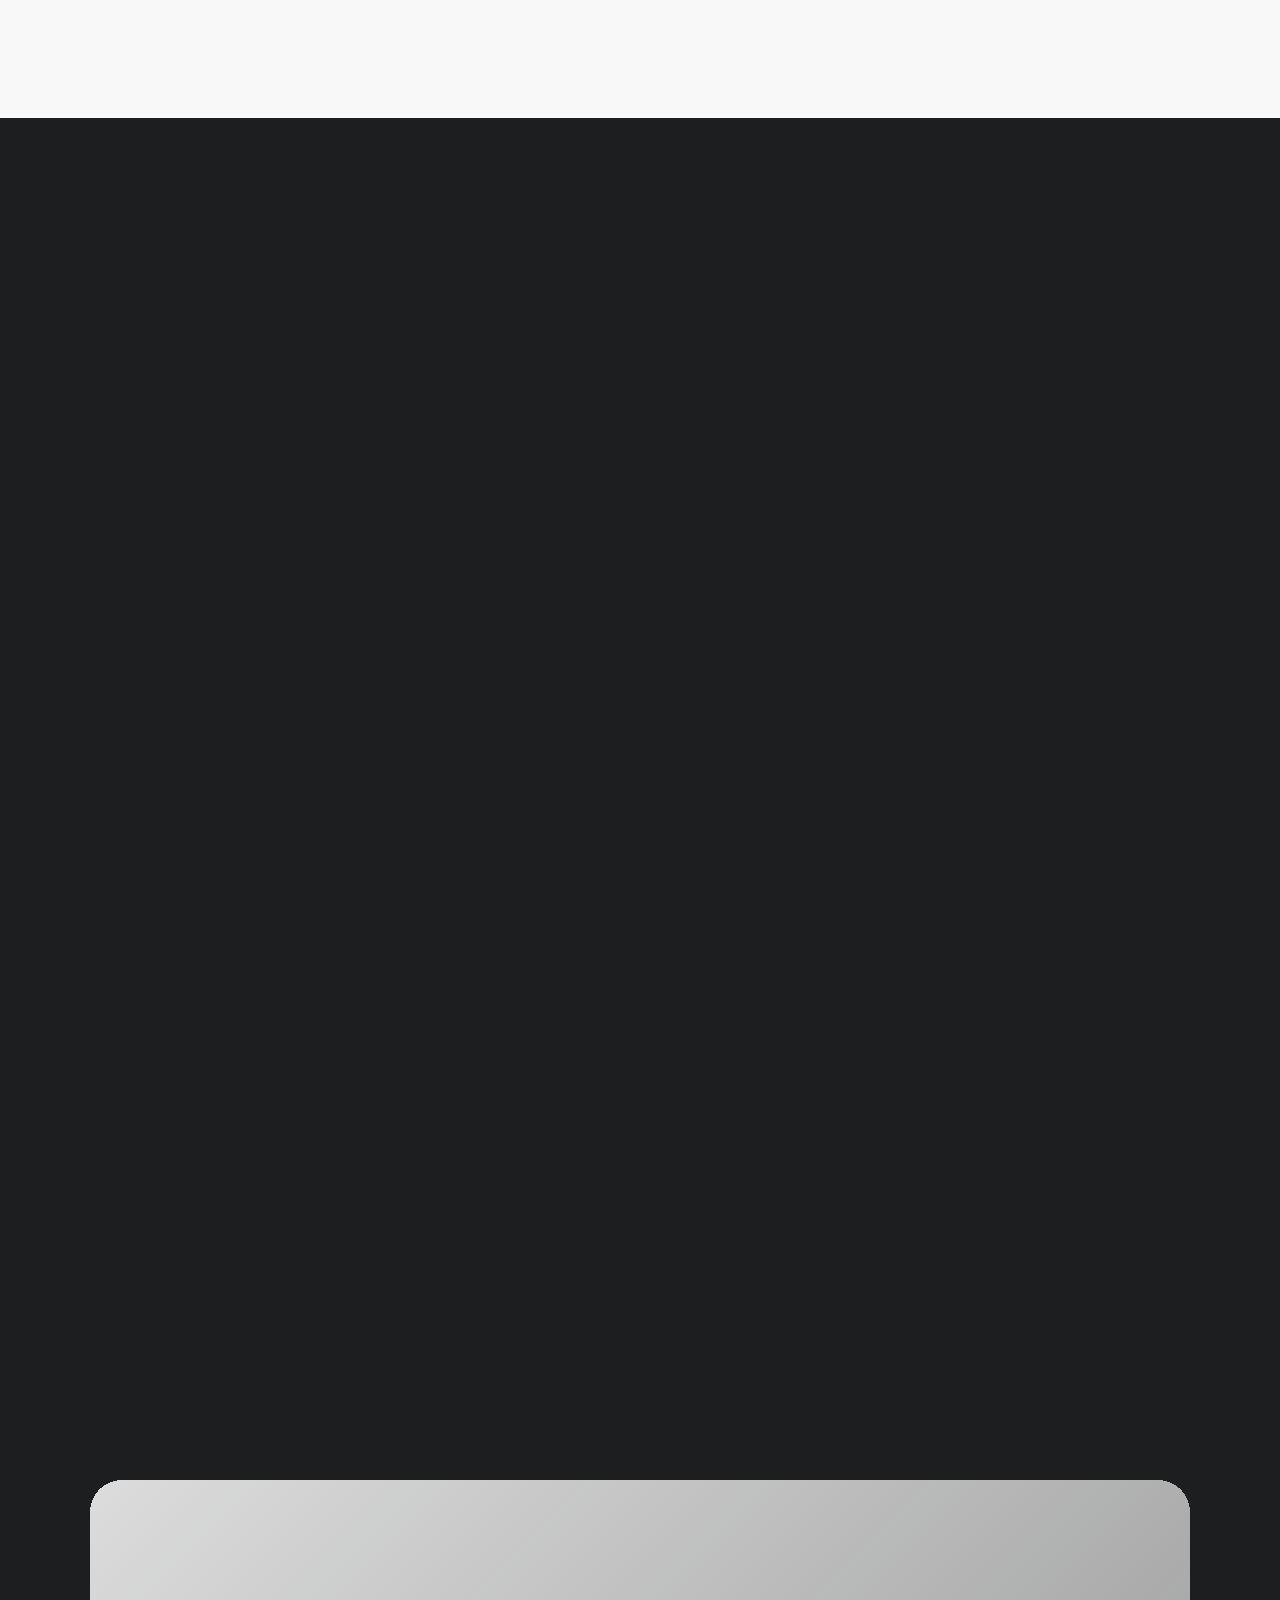
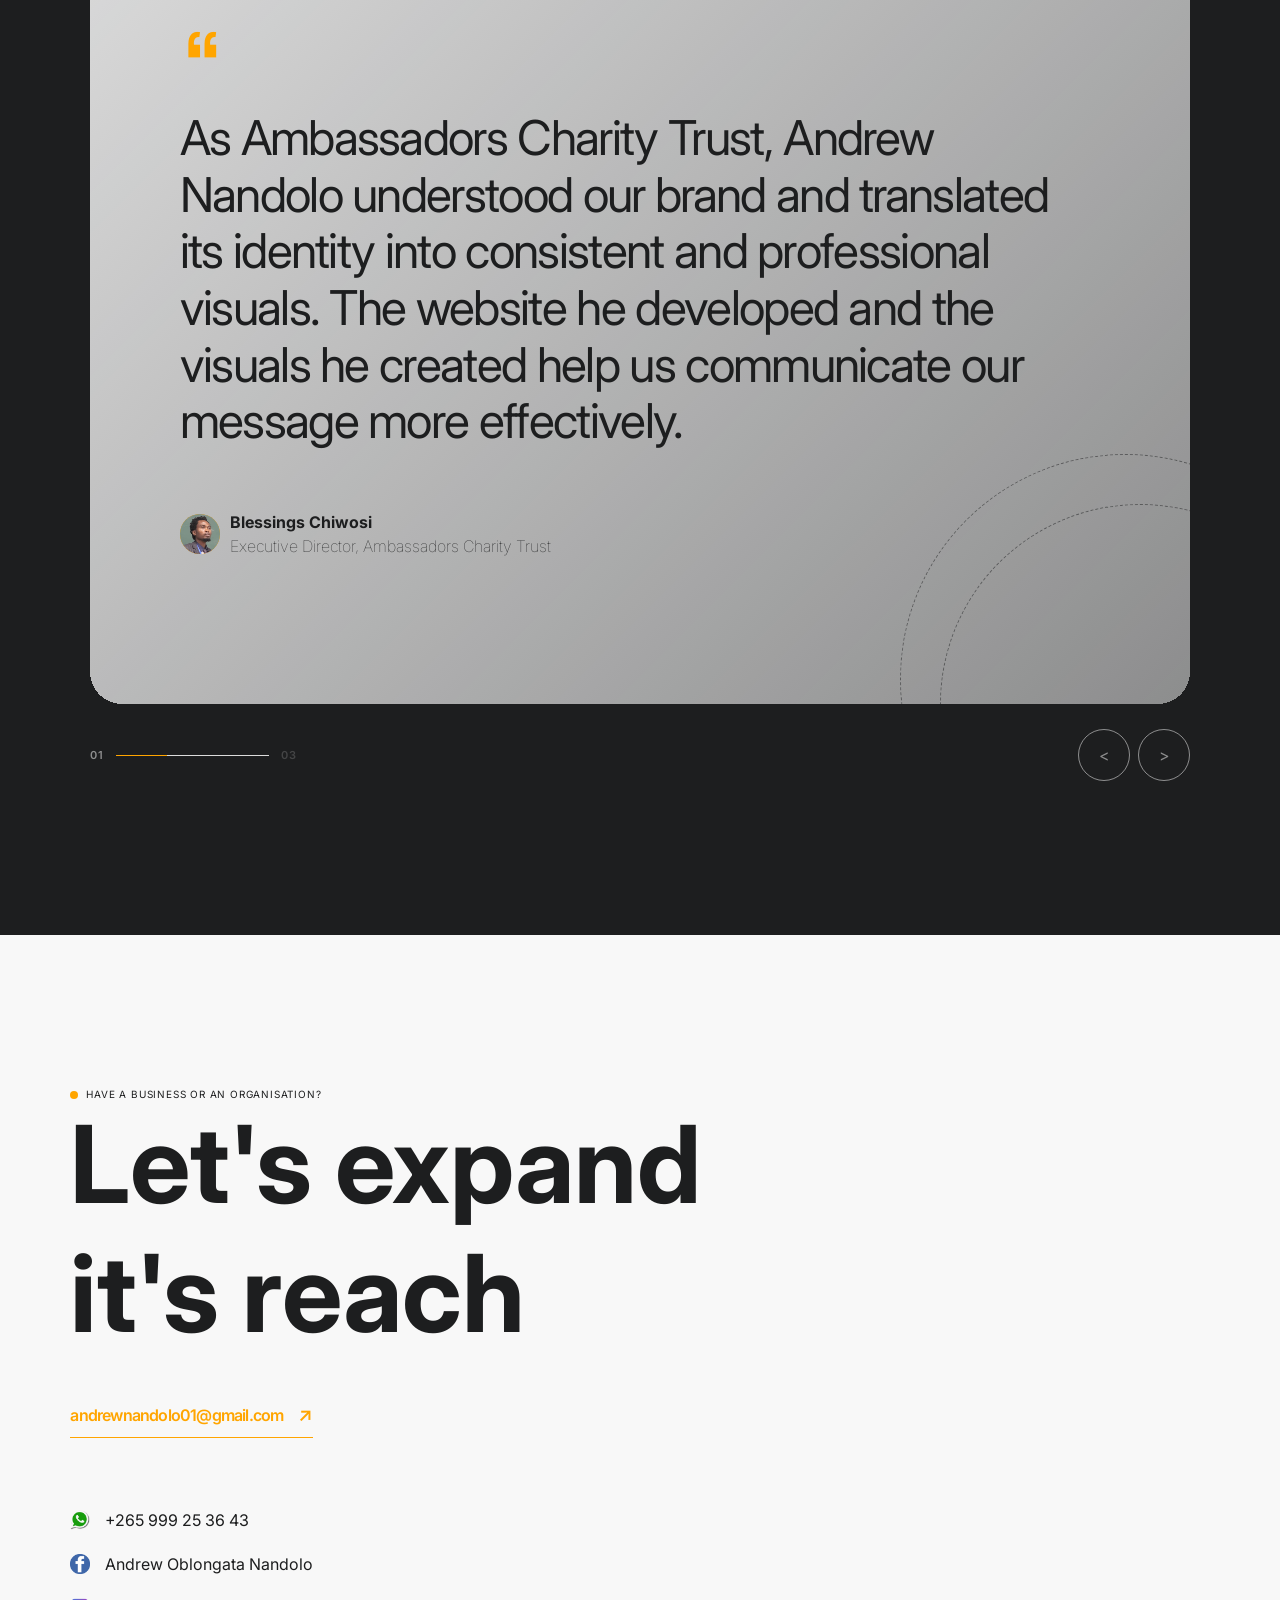
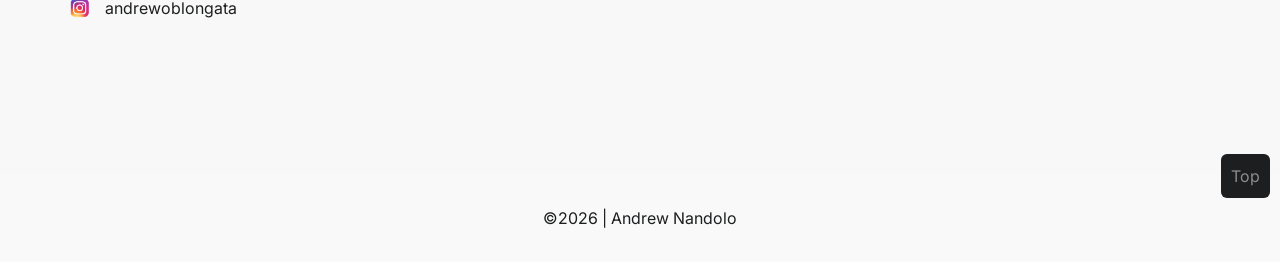
==== commit 97730dd7: "Refactor code structure for improved readability and maintainability" ====
--- a/index.html
+++ b/index.html
@@ -4,18 +4,21 @@
 <head>
     <meta charset="UTF-8">
     <meta name="viewport" content="width=device-width, initial-scale=1.0">
+    <meta name="description" content="Andrew Nandolo — Graphic Designer, Web Developer and Digital Content Professional.">
     <script>document.documentElement.classList.add('js');</script>
+    <link rel="stylesheet" href="assets/fonts/fonts.css">
     <link rel="stylesheet" href="assets/css/style.css">
-    <link rel="shortcut icon" href="assets/images/user-icon-small.png" type="image/x-icon">
+    <link rel="icon" href="assets/images/user-icon-small.png" type="image/x-icon">
     <title>Andrew Nandolo | Portfolio</title>
 </head>
 
 <body>
+    <div id="top"></div>
     <div class="cursor-glow" aria-hidden="true"></div>
     <header class="site-header">
-        <a href="#" class="brand" aria-label="Andrew Nandolo Home">
-            <span class="brand-image"><img src="assets/images/user-icon-small.png" alt="Andrew Nandolo's image"
-                    srcset="" aria-label="Andrew Nnadolo's image"></span>
+        <a href="#top" class="brand" aria-label="Andrew Nandolo Home">
+            <span class="brand-image"><img src="assets/images/user-icon-small.png" alt=""
+                 aria-label="Andrew Nnadolo's image"></span>
             <span class="brand-name">Andrew Nandolo</span>
         </a>
         <button class="menu-toggle" type="button" aria-expanded="false" aria-controls="site-nav">
@@ -65,7 +68,7 @@
                 <div class="art-orbit orbit-two"></div>
                 <div class="art-orbit orbit-three"></div>
                 <div class="art-orbit art-disc">
-                    <img src="assets/images/user-icon.jpg" alt="" srcset="">
+                    <img src="assets/images/user-icon.jpg" alt=""  >
                 </div>
 
             </div>
@@ -98,10 +101,10 @@
             <div class="services-stack">
 
                 <div class="services-list">
-                    <a href="#" class="service-item">
+                    <div class="service-item">
                         <div class="service-icon">
                             <span class="icon">
-                                <img src="assets/images/gd-icon.svg" alt="Graphic Design Icon" srcset="">
+                                <img src="assets/images/gd-icon.svg" alt="Graphic Design Icon"  >
                             </span>
                         </div>
                         <div class="service-details">
@@ -111,11 +114,11 @@
                                 brand a distinctive presence.
                             </p>
                         </div>
-                    </a>
-                    <a href="#" class="service-item">
+                    </div>
+                    <div class="service-item">
                         <div class="service-icon">
                             <span class="icon">
-                                <img src="assets/images/wd-icon.svg" alt="Web Development Icon" srcset="">
+                                <img src="assets/images/wd-icon.svg" alt="Web Development Icon"  >
                             </span>
                         </div>
                         <div class="service-details">
@@ -125,11 +128,11 @@
                                 accessibility, and search engines.
                             </p>
                         </div>
-                    </a>
-                    <a href="#" class="service-item">
+                    </div>
+                    <div class="service-item">
                         <div class="service-icon">
                             <span class="icon">
-                                <img src="assets/images/branding-icon.png" alt="Branding Icon" srcset="">
+                                <img src="assets/images/branding-icon.png" alt="Branding Icon"  >
                             </span>
                         </div>
                         <div class="service-details">
@@ -139,11 +142,11 @@
                                 values and vision.
                             </p>
                         </div>
-                    </a>
-                    <a href="#" class="service-item">
+                    </div>
+                    <div class="service-item">
                         <div class="service-icon">
                             <span class="icon">
-                                <img src="assets/images/social-media-icon.png" alt="Social Media Products" srcset="">
+                                <img src="assets/images/social-media-icon.png" alt="Social Media Products"  >
                             </span>
                         </div>
                         <div class="service-details">
@@ -153,7 +156,7 @@
                                 and connect with your audience.
                             </p>
                         </div>
-                    </a>
+                    </div>
 
                 </div>
             </div>
@@ -175,7 +178,7 @@
                     <div class="projects-list" aria-labelledby="websites-heading">
                         <article class="project-item">
                             <div class="project-image">
-                                <img src="assets/images/act.png" alt="Ambassadors Charity Trust Website" srcset="">
+                                <img src="assets/images/act.png" alt="Ambassadors Charity Trust Website"  loading="lazy">
                             </div>
                             <div class="project-details fs-body">
                                 <div class="project-desc">
@@ -183,14 +186,14 @@
                                     <p class="fs-smaller">Designing, Developing, Hosting, Management and Support</p>
                                 </div>
                                 <a href="https://ambassadorscharitytrust.org" target="_blank"
-                                    class="button text-accent">Visit Website &nbsp;&nbsp;<span
+                                    class="button text-accent" rel="noopener noreferrer">Visit Website &nbsp;&nbsp;<span
                                         class="arrow">↗</span></a>
                             </div>
                         </article>
 
                         <article class="project-item">
                             <div class="project-image">
-                                <img src="assets/images/kiss.png" alt="KISS Initiative Website" srcset="">
+                                <img src="assets/images/kiss.png" alt="KISS Initiative Website"  loading="lazy">
                             </div>
                             <div class="project-details fs-body">
                                 <div class="project-desc">
@@ -209,7 +212,7 @@
                     <div class="projects-list" aria-labelledby="social-media-heading">
                         <article class="project-item">
                             <div class="project-image">
-                                <img src="assets/images/banner.jpg" alt="Rollup banner designs" srcset="">
+                                <img src="assets/images/banner.jpg" alt="Rollup banner designs"  loading="lazy">
                             </div>
                             <div class="project-details fs-body">
                                 <div class="project-desc">
@@ -222,7 +225,7 @@
 
                         <article class="project-item">
                             <div class="project-image">
-                                <img src="assets/images/sm-design.png" alt="Social media designs" srcset="">
+                                <img src="assets/images/sm-design.png" alt="Social media designs"  loading="lazy">
                             </div>
                             <div class="project-details fs-body">
                                 <div class="project-desc">
@@ -236,7 +239,7 @@
                         </article>
                         <article class="project-item">
                             <div class="project-image">
-                                <img src="assets/images/b-card.png" alt="Business card design" srcset="">
+                                <img src="assets/images/b-card.png" alt="Business card design"  loading="lazy">
                             </div>
                             <div class="project-details fs-body">
                                 <div class="project-desc">
@@ -248,7 +251,7 @@
                         </article>
                         <article class="project-item">
                             <div class="project-image">
-                                <img src="assets/images/calendar-designs.png" alt="Calendar design" srcset="">
+                                <img src="assets/images/calendar-designs.png" alt="Calendar design"  loading="lazy">
                             </div>
                             <div class="project-details fs-body">
                                 <div class="project-desc">
@@ -269,7 +272,7 @@
                     <div class="projects-list" aria-labelledby="green-clean">
                         <article class="project-item">
                             <div class="project-image">
-                                <img src="assets/images/con-img1.jpg" alt="Conference flyer 1" srcset="">
+                                <img src="assets/images/con-img1.jpg" alt="Conference flyer 1"  loading="lazy">
                             </div>
                             <div class="project-details fs-body">
                                 <div class="project-desc">
@@ -282,7 +285,7 @@
 
                         <article class="project-item">
                             <div class="project-image">
-                                <img src="assets/images/con-img2.jpg" alt="Conference flyer 2" srcset="">
+                                <img src="assets/images/con-img2.jpg" alt="Conference flyer 2"  loading="lazy">
                             </div>
                             <div class="project-details fs-body">
                                 <div class="project-desc">
@@ -295,7 +298,7 @@
 
                         <article class="project-item">
                             <div class="project-image">
-                                <img src="assets/images/con-img3.jpg" alt="Conference flyer 3" srcset="">
+                                <img src="assets/images/con-img3.jpg" alt="Conference flyer 3"  loading="lazy">
                             </div>
                             <div class="project-details fs-body">
                                 <div class="project-desc">
@@ -308,7 +311,7 @@
 
                         <article class="project-item">
                             <div class="project-image">
-                                <img src="assets/images/con-img4.jpg" alt="Conference flyer 4" srcset="">
+                                <img src="assets/images/con-img4.jpg" alt="Conference flyer 4"  loading="lazy">
                             </div>
                             <div class="project-details fs-body">
                                 <div class="project-desc">
@@ -321,7 +324,7 @@
 
                         <article class="project-item">
                             <div class="project-image">
-                                <img src="assets/images/con-img5.jpg" alt="Conference flyer 5" srcset="">
+                                <img src="assets/images/con-img5.jpg" alt="Conference flyer 5"  loading="lazy">
                             </div>
                             <div class="project-details fs-body">
                                 <div class="project-desc">
@@ -334,7 +337,7 @@
 
                         <article class="project-item">
                             <div class="project-image">
-                                <img src="assets/images/con-img6.jpg" alt="Conference flyer 6" srcset="">
+                                <img src="assets/images/con-img6.jpg" alt="Conference flyer 6"  loading="lazy">
                             </div>
                             <div class="project-details fs-body">
                                 <div class="project-desc">
@@ -354,7 +357,7 @@
                     <div class="projects-list" aria-labelledby="logos-heading">
                         <article class="project-item">
                             <div class="project-image">
-                                <img src="assets/images/logo1.jpg" alt="logo for Tiny Toes Creche" srcset="">
+                                <img src="assets/images/logo1.jpg" alt="logo for Tiny Toes Creche"  loading="lazy">
                             </div>
                             <div class="project-details fs-body">
                                 <div class="project-desc">
@@ -366,7 +369,7 @@
                         </article>
                         <article class="project-item">
                             <div class="project-image">
-                                <img src="assets/images/logo2.png" alt="logo for Chipambano Trust Fund" srcset="">
+                                <img src="assets/images/logo2.png" alt="logo for Chipambano Trust Fund"  loading="lazy">
                             </div>
                             <div class="project-details fs-body">
                                 <div class="project-desc">
@@ -379,7 +382,7 @@
                         <article class="project-item">
                             <div class="project-image">
                                 <img src="assets/images/logo3.jpg" alt="logo for Forum for Justice and Development"
-                                    srcset="">
+                                     loading="lazy">
                             </div>
                             <div class="project-details fs-body">
                                 <div class="project-desc">
@@ -391,7 +394,7 @@
                         </article>
                         <article class="project-item">
                             <div class="project-image">
-                                <img src="assets/images/logo4.jpg" alt="logo for Creative Brenz Grafix" srcset="">
+                                <img src="assets/images/logo4.jpg" alt="logo for Creative Brenz Grafix"  loading="lazy">
                             </div>
                             <div class="project-details fs-body">
                                 <div class="project-desc">
@@ -419,7 +422,7 @@
         <section class="section about" aria-labelledby="about-title" id="about">
             <div class="section-top reveal">
                 <p class="sm-text"><i></i>Know about me</p>
-                <h2 id="work-title" class="section-title fs-display-sm">Who am I?</h2>
+                <h2 id="about-title" class="section-title fs-display-sm">Who am I?</h2>
                 <p class="section-intro fs-small">
 
                 </p>
@@ -434,7 +437,8 @@
                 <p class="fw-400">My approach is collaborative, focused, and built around real business and
                     organisational outcomes—without sacrificing the spark that makes people pay attention.</p>
 
-                <a class="text-link fw-400" href="#" download="Andrew Nandolo's Resume">Download my
+                <a class="text-link fw-400" href="assets/files/ANDREW NANDOLO - RESUME.pdf"
+                    download="Andrew Nandolo's Resume.pdf">Download my
                     resume<span>↗</span></a>
             </div>
             <div class="hero-art reveal" aria-hidden="true">
@@ -442,7 +446,7 @@
                 <div class="art-orbit orbit-two"></div>
                 <div class="art-orbit orbit-three"></div>
                 <div class="art-orbit art-disc">
-                    <img src="assets/images/user-icon.jpg" alt="" srcset="">
+                    <img src="assets/images/user-icon.jpg" alt=""  loading="lazy">
                 </div>
             </div>
         </section>
@@ -451,72 +455,95 @@
 
             <div class="section-top reveal">
                 <p class="sm-text"><i></i>Testimonials and Recognition</p>
-                <h2 id="work-title" class="section-title fs-display-sm">What they say about me</h2>
+                <h2 id="testimonials-title" class="section-title fs-display-sm">What they say about me</h2>
                 <p class="section-intro fs-small">
 
                 </p>
             </div>
-            <div class="testimonials-container">
-                <div class="testimonial-track" id="testimonialTrack">
-                    <article class="testimonial-item">
-                        <span class="quote-mark">“</span>
-                        <blockquote class="recognition-text ">
-                            As Ambassadors Charity Trust, Andrew Nandolo understood our brand and translated its identity into consistent and
-                            professional visuals. The website he developed and the visuals he created help us communicate our message more
-                            effectively.
-                        </blockquote>
-                        <div class="recognition-credit">
-                            <span class="credit-image">
-                                <img src="assets/images/chiwosi.png" alt="">
-                            </span>
-                            <p class="credit-person">
-                                <b>Blessings Chiwosi</b> <br> Executive Director, Ambassadors Charity Trust
-                            </p>
-                        </div>
-                    </article>
-
-                    <article class="testimonial-item">
-                        <span class="quote-mark">“</span>
-                        <blockquote class="recognition-text ">
-                            As Ambassadors Charity Trust, Andrew Nandolo understood our brand and translated its identity into consistent and
-                            professional visuals. The website he developed and the visuals he created help us communicate our message more
-                            effectively.
-                        </blockquote>
-                        <div class="recognition-credit">
-                            <span class="credit-image">
-                                <img src="assets/images/user-icon-small.png" alt="">
-                            </span>
-                            <p class="credit-person">
-                                <b>Blessings Chiwosi</b> <br> Executive Director, Ambassadors Charity Trust
-                            </p>
-                        </div>
-                    </article>
-                    <article class="testimonial-item">
-                        <span class="quote-mark">“</span>
-                        <blockquote class="recognition-text ">
-                            As Ambassadors Charity Trust, Andrew Nandolo understood our brand and translated its identity into consistent and
-                            professional visuals. The website he developed and the visuals he created help us communicate our message more
-                            effectively.
-                        </blockquote>
-                        <div class="recognition-credit">
-                            <span class="credit-image">
-                                <img src="assets/images/user-icon-small.png" alt="">
-                            </span>
-                            <p class="credit-person">
-                                <b>Blessings Chiwosi</b> <br> Executive Director, Ambassadors Charity Trust
-                            </p>
-                        </div>
-                    </article>
-                </div>
-                <div class="testimonial-controls">
-                    <div class="testimonial-dots">
-                        <button class="dot active"></button>
-                        <button class="dot"></button>
-                        <button class="dot"></button>
-                    </div>
-                    <div class="testimonial-arrows">
-                        <button class="prev" aria-label="Previous testimonial"><</button>
-                        <button class="next" aria-label="Next testimonial">></button>
+            <div class="testimonials-container" tabindex="0" aria-label="Testimonials carousel">
+                <div class="carousel-status sr-only" aria-live="polite" aria-atomic="true">
+                    Testimonial 1 of 3
+                </div>
+                <div class="testimonial-viewport">
+                    <div class="testimonial-track" id="testimonialTrack">
+                        <article class="testimonial-item">
+                            <div class="testimonial-content">
+                                <span class="quote-mark">“</span>
+                                <blockquote class="recognition-text ">
+                                    As Ambassadors Charity Trust, Andrew Nandolo understood our brand and translated its
+                                    identity into consistent and
+                                    professional visuals. The website he developed and the visuals he created help us
+                                    communicate our message more
+                                    effectively.
+                                </blockquote>
+                                <div class="recognition-credit">
+                                    <span class="credit-image">
+                                        <img src="assets/images/chiwosi.png" alt="">
+                                    </span>
+                                    <p class="credit-person">
+                                        <b>Blessings Chiwosi</b> <br> Executive Director, Ambassadors Charity Trust
+                                    </p>
+                                </div>
+                            </div>
+                        </article>
+
+                        <article class="testimonial-item">
+                            <div class="testimonial-content">
+                                <span class="quote-mark">“</span>
+                                <blockquote class="recognition-text ">
+                                    Working with him has been a truly positive experience. He has transformed how we present ourselves on social media, bringing creativity, consistency and professionalism to our brand. What stands out most is his dedication and reliability—he takes initiative, responds quickly, and always delivers quality work. We wholeheartedly recommend him.
+                                </blockquote>
+                                <div class="recognition-credit">
+                                    <span class="credit-image">
+                                        <img src="assets/images/director1.png" alt="">
+                                    </span>
+                                    <span class="credit-image">
+                                        <img src="assets/images/director2.png" alt="">
+                                    </span>
+                                    <span class="credit-image">
+                                        <img src="assets/images/director3.png" alt="">
+                                    </span>
+                                    <p class="credit-person">
+                                        <b>Directors</b> <br> Akuka Lodge
+                                    </p>
+                                </div>
+                            </div>
+                        </article>
+                        <article class="testimonial-item">
+                            <div class="testimonial-content">
+                                <span class="quote-mark">“</span>
+                                <blockquote class="recognition-text ">
+                                    As Ambassadors Charity Trust, Andrew Nandolo understood our brand and translated its
+                                    identity into consistent and
+                                    professional visuals. The website he developed and the visuals he created help us
+                                    communicate our message more
+                                    effectively.
+                                </blockquote>
+                                <div class="recognition-credit">
+                                    <span class="credit-image">
+                                        <img src="assets/images/user-icon-small.png" alt="">
+                                    </span>
+                                    <p class="credit-person">
+                                        <b>Blessings Chiwosi</b> <br> Executive Director, Ambassadors Charity Trust
+                                    </p>
+                                </div>
+                            </div>
+                        </article>
+                    </div>
+                </div>
+                <div class="carousel-footer">
+                    <div class="progress" aria-label="Testimonial progress">
+                        <span class="progress-current">01</span>
+                        <div class="progress-line">
+                            <span class="progress-bar"></span>
+                        </div>
+                        <span class="progress-total">03</span>
+                    </div>
+                    <div class="carousel-navigation">
+                        <button type="button" class="carousel-button prev" aria-label="Previous testimonial">
+                            <</button>
+                                <button type="button" class="carousel-button next"
+                                    aria-label="Next testimonial">></button>
                     </div>
                 </div>
             </div>
@@ -526,31 +553,36 @@
         <section class="section contact" aria-labelledby="contact-title" id="contact">
 
             <p class="sm-text"><i></i>Have a business or an organisation?</p>
-            <h2 id="work-title" class="section-title">Let's expand <br> it's reach</h2>
+            <h2 id="contact-title" class="section-title">Let's expand <br> it's reach</h2>
             <a href="mailto:andrewnandolo01@gmail.com" class="contact-email">andrewnandolo01@gmail.com
                 <span>↗</span></a>
-            <p class="contact-social fs-small"><img src="assets/images/wa.png" alt="WhatsApp icon"> +265 999 25 36 43
+            <p class="contact-social fs-small"><img src="assets/images/wa.png" alt="WhatsApp icon"><a href="https://wa.me/265999253643" target="_blank" rel="noopener noreferrer"> +265 999 25 36 43
             </p>
-            <p class="contact-social fs-small"><img src="assets/images/fb.png" alt="Facebook icon"> <a href="#">Andrew Oblongata
-                Nandolo</a></p>
-            <p class="contact-social fs-small"><img src="assets/images/ig.png" alt="Instagram icon"> <a href="#">andrewoblongata</a></p>
+            <p class="contact-social fs-small"><img src="assets/images/fb.png" alt="Facebook icon"> <a href="https://facebook.com/andrew.oblongata" target="_blank" rel="noopener noreferrer">Andrew
+                    Oblongata
+                    Nandolo</a></p>
+            <p class="contact-social fs-small"><img src="assets/images/ig.png" alt="Instagram icon"> <a
+                    href="https://instagram.com/andrewoblongata" target="_blank" rel="noopener noreferrer">andrewoblongata</a></p>
 
             <div class="hero-art reveal" aria-hidden="true">
                 <div class="art-orbit orbit-one"></div>
                 <div class="art-orbit orbit-two"></div>
                 <div class="art-orbit orbit-three"></div>
                 <div class="art-orbit art-disc">
-                    <!-- <img src="assets/images/user-icon.jpg" alt="" srcset=""> -->
+                    <!-- <img src="assets/images/user-icon.jpg" alt=""  > -->
                 </div>
             </div>
 
         </section>
 
 
-        <dialog class="dialog d-none" id="dialog">
+        <dialog class="dialog" id="dialog" aria-labelledby="dialog-title">
+            <h2 id="dialog-title" class="sr-only">
+                Project image preview
+            </h2>
             <div class="dialog-content">
-                <button class="close-btn fs-display-sm" type="button" aria-controls="dialog" title="Close" onclick="closeImage()">
-                    <span class="sr-only">Close image</span>
+                <button class="close-btn fs-display-sm" type="button" aria-controls="dialog" title="Close">
+                    <span class=" sr-only">Close image</span>
                     <span></span>
                     <span></span>
                 </button>
@@ -562,7 +594,7 @@
     </main>
     <footer class="footer">
         &copy;2026 | Andrew Nandolo
-        <a href="#" class="back-to-top">Top</a>
+        <a href="#top" class="back-to-top">Top</a>
     </footer>
 
     <script src="assets/js/script.js"></script>
--- a/assets/fonts/fonts.css
+++ b/assets/fonts/fonts.css
@@ -0,0 +1,13 @@
+@font-face {
+    font-family: "Manrope";
+    src: url("Manrope-VariableFont_wght.ttf") format("truetype");
+    font-style: normal;
+    font-display: swap;
+}
+
+@font-face {
+    font-family: "Inter";
+    src: url("Inter-VariableFont_opsz,wght.ttf") format("truetype");
+    font-style: normal;
+    font-display: swap;
+}
--- a/assets/css/style.css
+++ b/assets/css/style.css
@@ -1,5 +1,3 @@
-@import url('../fonts/fonts.css');
-
 /* styles.css */
 @layer tokens, reset, base, layout, components, utilities;
 
@@ -74,6 +72,7 @@
 
     html {
         line-height: 1.5;
+        scroll-behavior: smooth;
     }
 
     body {
@@ -291,7 +290,8 @@
         background: radial-gradient(circle, var(--accent-color), transparent 30%);
         filter: blur(20px);
         pointer-events: none;
-        transition: left .3s ease-out, top .3s ease-out;
+        /* transition: left .3s ease-out, top .3s ease-out; */
+        transition: none;
         opacity: .5;
     }
 
@@ -696,7 +696,7 @@
         background-color: var(--secondary-color);
         box-shadow: var(--shadow);
         border-radius: var(--radius-md);
-        transition: var(--transition);
+        transition: transform .3s ease;
     }
 
     .projects-list .project-item:hover {
@@ -791,20 +791,77 @@
         position: relative;
         width: var(--container-width);
         margin: auto;
+    }
+
+    .testimonial-viewport {
+        width: 100%;
         overflow: hidden;
-    }
+        border-radius: clamp(20px, 3vw, 32px);
+
+    }
+
     .testimonial-track {
         display: flex;
-        gap: 24px;
-        transition: transform .7s cubic-bezier(.22, .61, .36, 1);
-    }
-
+        width: 100%;
+        will-change: transform;
+        transition: transform .9s cubic-bezier(.16, 1, .3, 1);
+    }
+    
     .testimonial-item {
         flex: 0 0 100%;
+        width: 100%;
+        min-height: clamp(430px, 55vw, 600px);
+        position: relative;
+        overflow: hidden;
+        display: flex;
+        align-items: center;
+        padding: clamp(35px, 7vw, 100px);
+        background: linear-gradient(135deg, var(--transparent-bg) 0%, var(--background-color) 100%);
+        color: var(--text-color);
         transition: transform .4s ease, opacity .4s ease;
     }
-    .testimonial-item:hover{
+
+    .testimonial-item::after {
+        content: "";
+        position: absolute;
+        width: 400px;
+        height: 400px;
+        right: -150px;
+        bottom: -200px;
+        /* background: var(--accent-color); */
+        border: 1px dashed var(--text-color);
+        border-radius: 50%;
+        opacity: .5;
+        /* filter: blur(10px); */
+        pointer-events: none;
+        animation: spin 35s linear infinite;
+    }
+
+    .testimonial-item::before {
+        content: "";
+        position: absolute;
+        width: 450px;
+        height: 450px;
+        right: -160px;
+        bottom: -200px;
+        /* background: var(--accent-color); */
+        border: 1px dashed var(--text-color);
+        border-radius: 50%;
+        opacity: .5;
+        /* filter: blur(10px); */
+        pointer-events: none;
+        animation: spinLeft 35s linear infinite;
+    }
+
+    /* .testimonial-item:hover{
         transform: translateY(-6px);
+    } */
+
+    .testimonial-content {
+        position: relative;
+        z-index: 2;
+        width: 100%;
+        max-width: 1100px;
     }
 
 
@@ -815,12 +872,16 @@
         color: var(--accent-color);
         font-family: var(--primary-font);
         font-weight: var(--fw-600);
+        line-height: .8;
+        user-select: none;
     }
 
     .testimonial-item blockquote {
-        margin: 34px 0 42px;
+        max-width: 1050px;
+        margin-bottom: clamp(35px, 5vw, 60px);
         font: var(--fw-400) var(--fs-heading) var(--secondary-font);
-        letter-spacing: -.055em;
+        letter-spacing: -.035em;
+        line-height: 1.18;
     }
 
     .testimonial-item .recognition-credit {
@@ -843,54 +904,81 @@
         margin: 0;
     }
 
-    .testimonial-controls{
-        display: flex;
+    .carousel-footer {
+        display: flex;
+        align-items: center;
         justify-content: space-between;
-        align-items: center;
-        margin-top: 40px;
-        padding: 10px;
-    }
-
-    .testimonial-arrows{
-        display: flex;
-        gap: 10px;
-    }
-    .testimonial-arrows button{
-        width: 40px;
-        height: 40px;
-        border: 1px solid var(--accent-color);
+        margin-top: 25px;
+    }
+
+    .progress {
+        display: flex;
+        align-items: center;
+        gap: 12px;
+        font-size: 11px;
+        font-weight: var(--fw-600);
+        letter-spacing: .08em;
+    }
+
+    .progress-current {
+        opacity: 1;
+    }
+
+    .progress-total {
+        opacity: .35;
+    }
+
+    .progress-line {
+        width: clamp(80px, 12vw, 180px);
+        height: 1px;
+        background: var(--transparent-bg);
+        position: relative;
+        overflow: hidden;
+    }
+
+    .progress-bar {
+        position: absolute;
+        inset: 0 auto 0 0;
+        width: 25%;
+        background: var(--accent-color);
+        transition: width .7s cubic-bezier(.16, 1, .3, 1);
+    }
+
+    /* Carouel neavigation */
+    .carousel-navigation {
+        display: flex;
+        gap: 8px;
+    }
+
+    .carousel-button {
+        width: 52px;
+        height: 52px;
+        display: grid;
+        place-items: center;
+        border: 1px solid var(--background-color);
         border-radius: 50%;
-        background-color: var(--accent-color);
+        background: transparent;
+        color: var(--background-color);
+        font-weight: var(--fw-400);
+        cursor: pointer;
+        transition: background .35s ease, color .35s ease, transform .35s cubic-bezier(.16, 1, .3, 1);
+    }
+
+    .carousel-button:hover {
+        background-color: var(--background-color);
         color: var(--text-color);
-        font-size: 1.5rem;
-        transition: background .3s ease, color .3s ease, transform .3s ease;
-        cursor: pointer;
-    }
-
-    .testimonial-arrows button:hover{
-        background-color: var(--text-color);
-        color: var(--accent-color);
-        transform: scale(1.05);
-    }
-
-    .testimonial-dots {
-        display: flex;
-        gap: 7px;
-    }
-
-    .dot{
-        width: 7px;
-        height: 7px;
-        border: none;
-        border-radius: 10px;
-        background: var(--background-color);
-        cursor: pointer;
-        transition: width .3s ease, background .3s ease;
-    }
-    .dot.active{
-        width: 25px;
-        background: var(--accent-color);
-    }
+        transform: scale(1.06);
+    }
+
+    .carousel-button:active {
+        transform: scale(.94);
+    }
+
+    .carousel-button:focus-visible {
+        outline: 2px solid var(--accent-color);
+        outline-offset: 4px;
+    }
+
 
     .contact {
         position: relative;
@@ -957,31 +1045,38 @@
     }
 
     .dialog {
-        display: flex;
         align-items: center;
         justify-content: center;
-        width: 100%;
+        width: 100vw;
         height: 100vh;
+        max-width: none;
+        max-height: none;
+        margin: 0;
+        padding: 0;
+        border: none;
         position: fixed;
-        top: 0;
-        left: 0;
+        inset: 0;
         z-index: 999;
         background-color: var(--transparent-bg);
         backdrop-filter: blur(5px);
 
     }
 
+    .dialog[open] {
+        display: flex;
+    }
+
     .close-btn {
         float: right;
         margin-bottom: 10px;
-        transition: var(--transition);
+        transition: background-color .3s ease;
     }
 
     .close-btn span:not(.sr-only) {
         width: 14px;
         height: 1px;
         background: var(--text-color);
-        /* transition: transform .25s; */
+        transition: background-color .3s ease;
     }
 
     .close-btn:hover {
@@ -1008,15 +1103,15 @@
         animation: moveUp 2s cubic-bezier(.2, .7, .2, 1);
     }
 
-    @keyframes moveUp {
-        from {
-            top: 20px;
-        }
-
-        to {
-            top: 0;
-        }
-    }
+   @keyframes moveUp {
+       from {
+           transform: translateY(20px);
+       }
+
+       to {
+           transform: translateY(0);
+       }
+   }
 
     .dialog-content img {
         border-radius: var(--radius-sm);
@@ -1041,7 +1136,7 @@
         background-color: var(--text-color);
         color: var(--background-color);
         border-radius: var(--radius-sm);
-        transition: var(--transition);
+        transition: background-color .3s ease, color .3s ease;
     }
 
     .back-to-top:hover {
@@ -1060,15 +1155,6 @@
         transform: translateY(0);
     }
 
-
-
-
-    @media (prefers-color-scheme: dark) {
-        /* .cursor-glow {
-            background: radial-gradient(circle, var(--secondary-color), transparent 30%);
-        } */
-
-    }
 
     @media (max-width: 992px) {
         .site-header {
@@ -1183,13 +1269,75 @@
         }
     }
 
-    @media (max-width: 500px) {
+    @media (max-width: 600px) {
         .service-icon {
             display: none;
         }
 
         .service-item {
             grid-template-columns: 1fr;
+        }
+
+        .section-bottom {
+            flex-direction: column;
+            gap: 20px;
+            align-items: flex-start;
+        }
+
+        .testimonial-item {
+            min-height: 500px;
+            align-items: center;
+        }
+
+        .carousel-footer {
+            margin-top: 20px;
+        }
+
+        .carousel-button {
+            width: 46px;
+            height: 46px;
+        }
+    }
+
+    @media(prefers-reduced-motion: reduce) {
+        html {
+            scroll-behavior: auto;
+        }
+
+        .marquee-track {
+            animation: none;
+        }
+
+        .testimonial-track {
+            transition: none;
+        }
+
+        .testimonial-item,
+        .testimonial-item::before,
+        .testimonial-item::after {
+            animation: none !important;
+            transition: none !important;
+        }
+
+        .progress-bar {
+            transition: none;
+        }
+
+        .carousel-button {
+            transition: none;
+        }
+
+        .reveal {
+            opacity: 1;
+            transform: none;
+            transition: none;
+        }
+
+        .orbit-one,
+        .orbit-two,
+        .orbit-three,
+        .art-disc {
+            animation: none;
         }
     }
 }
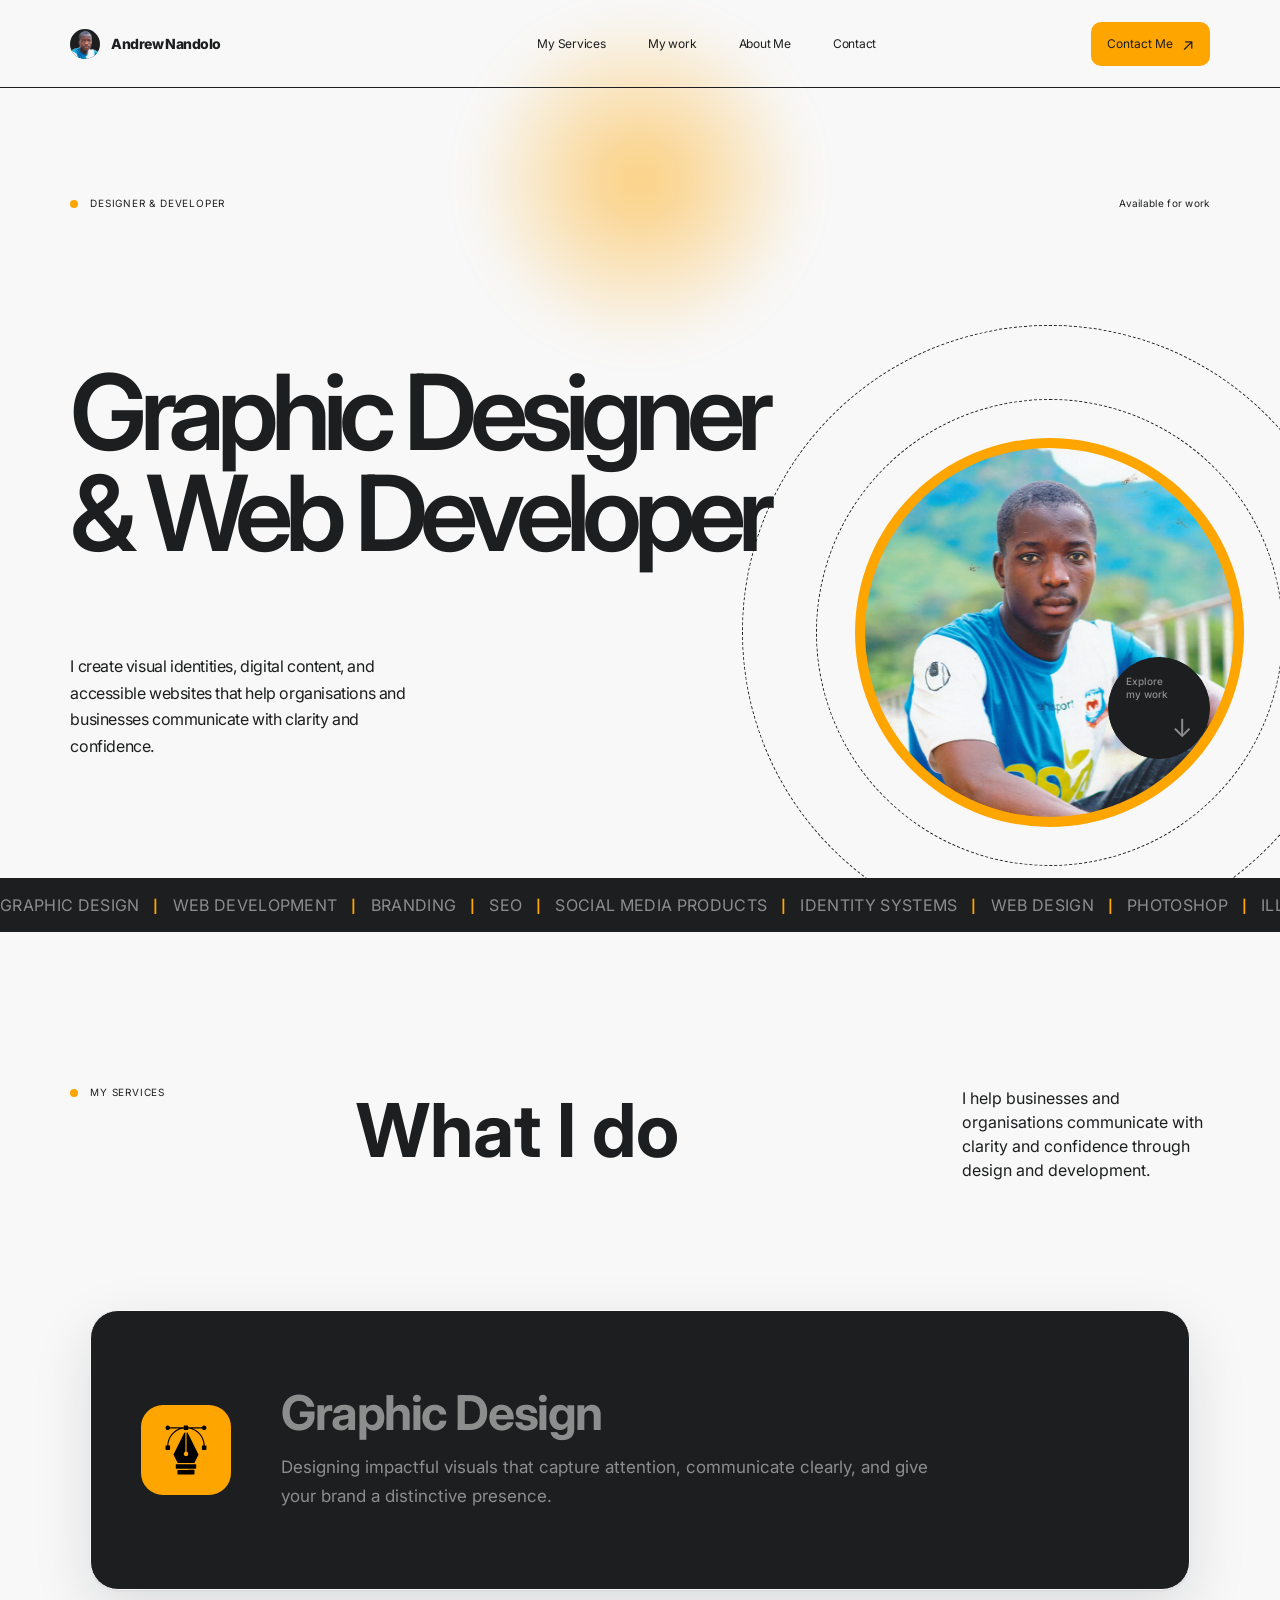
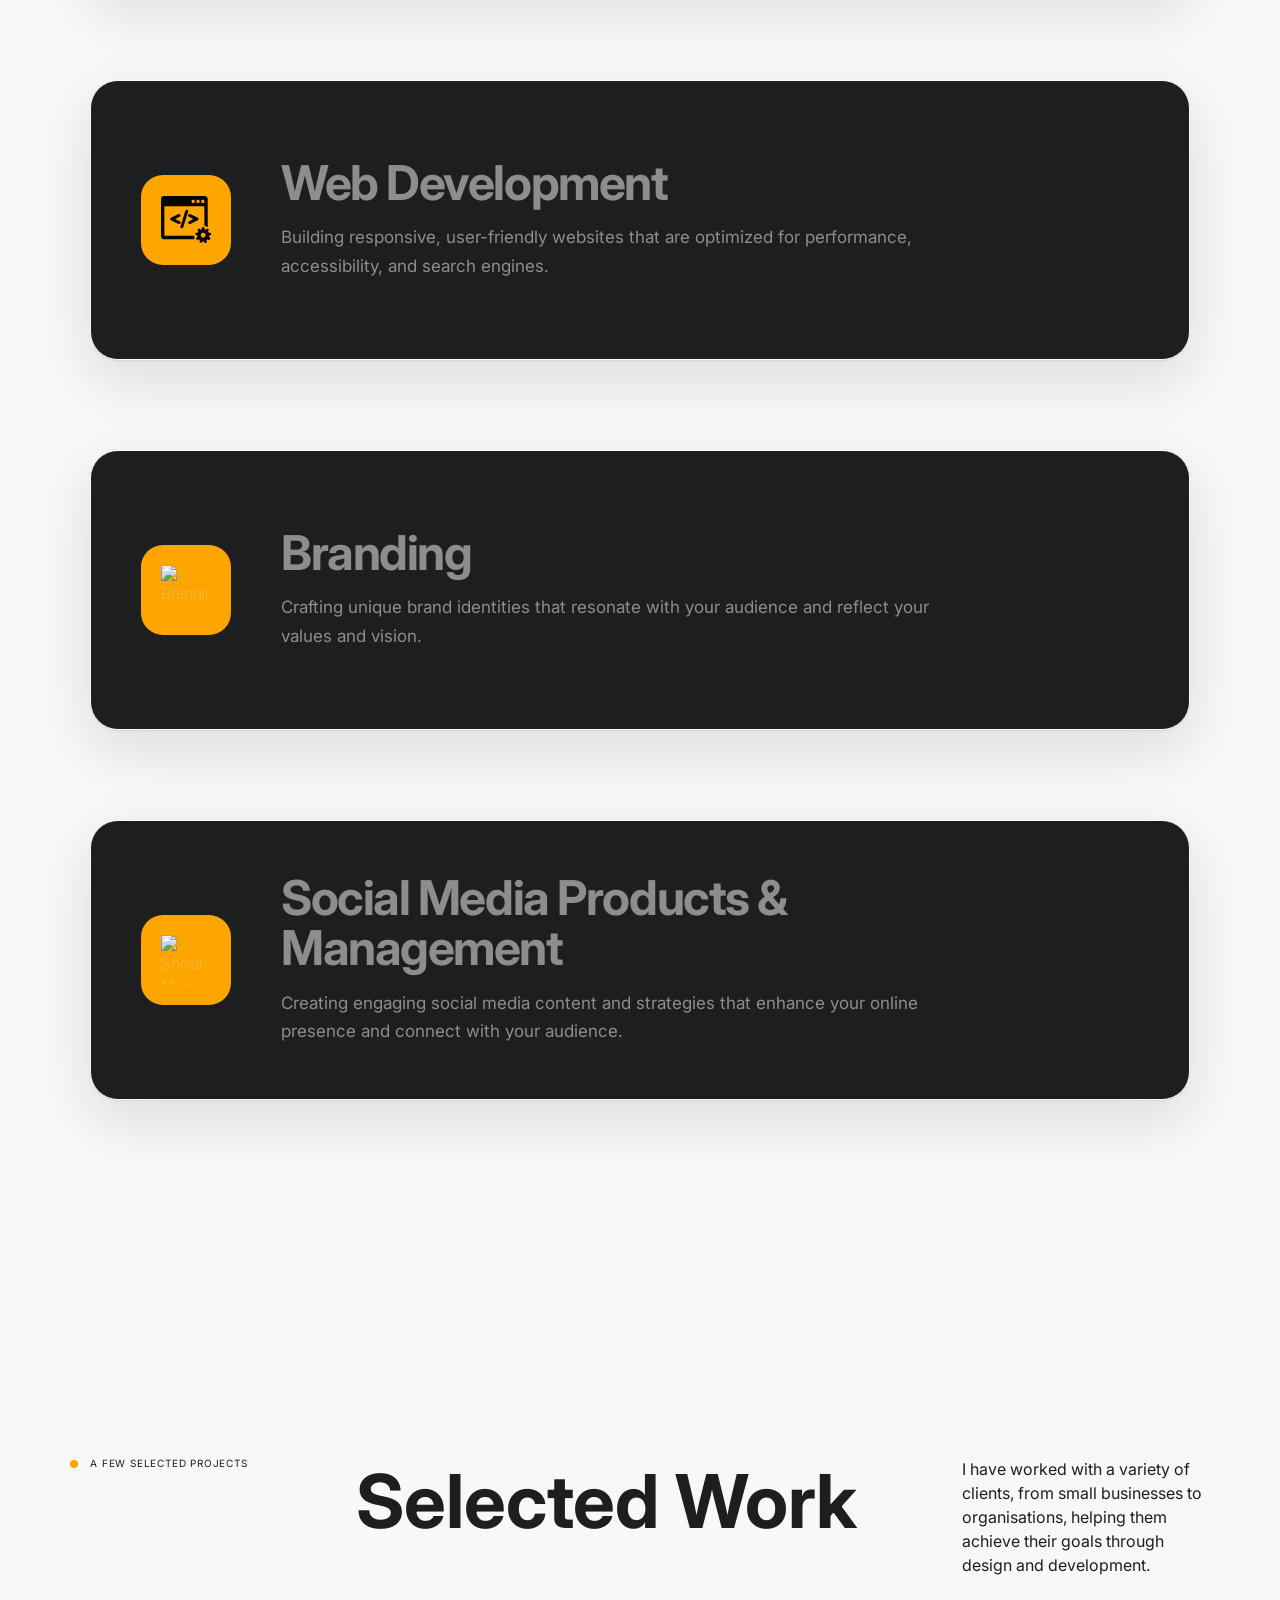
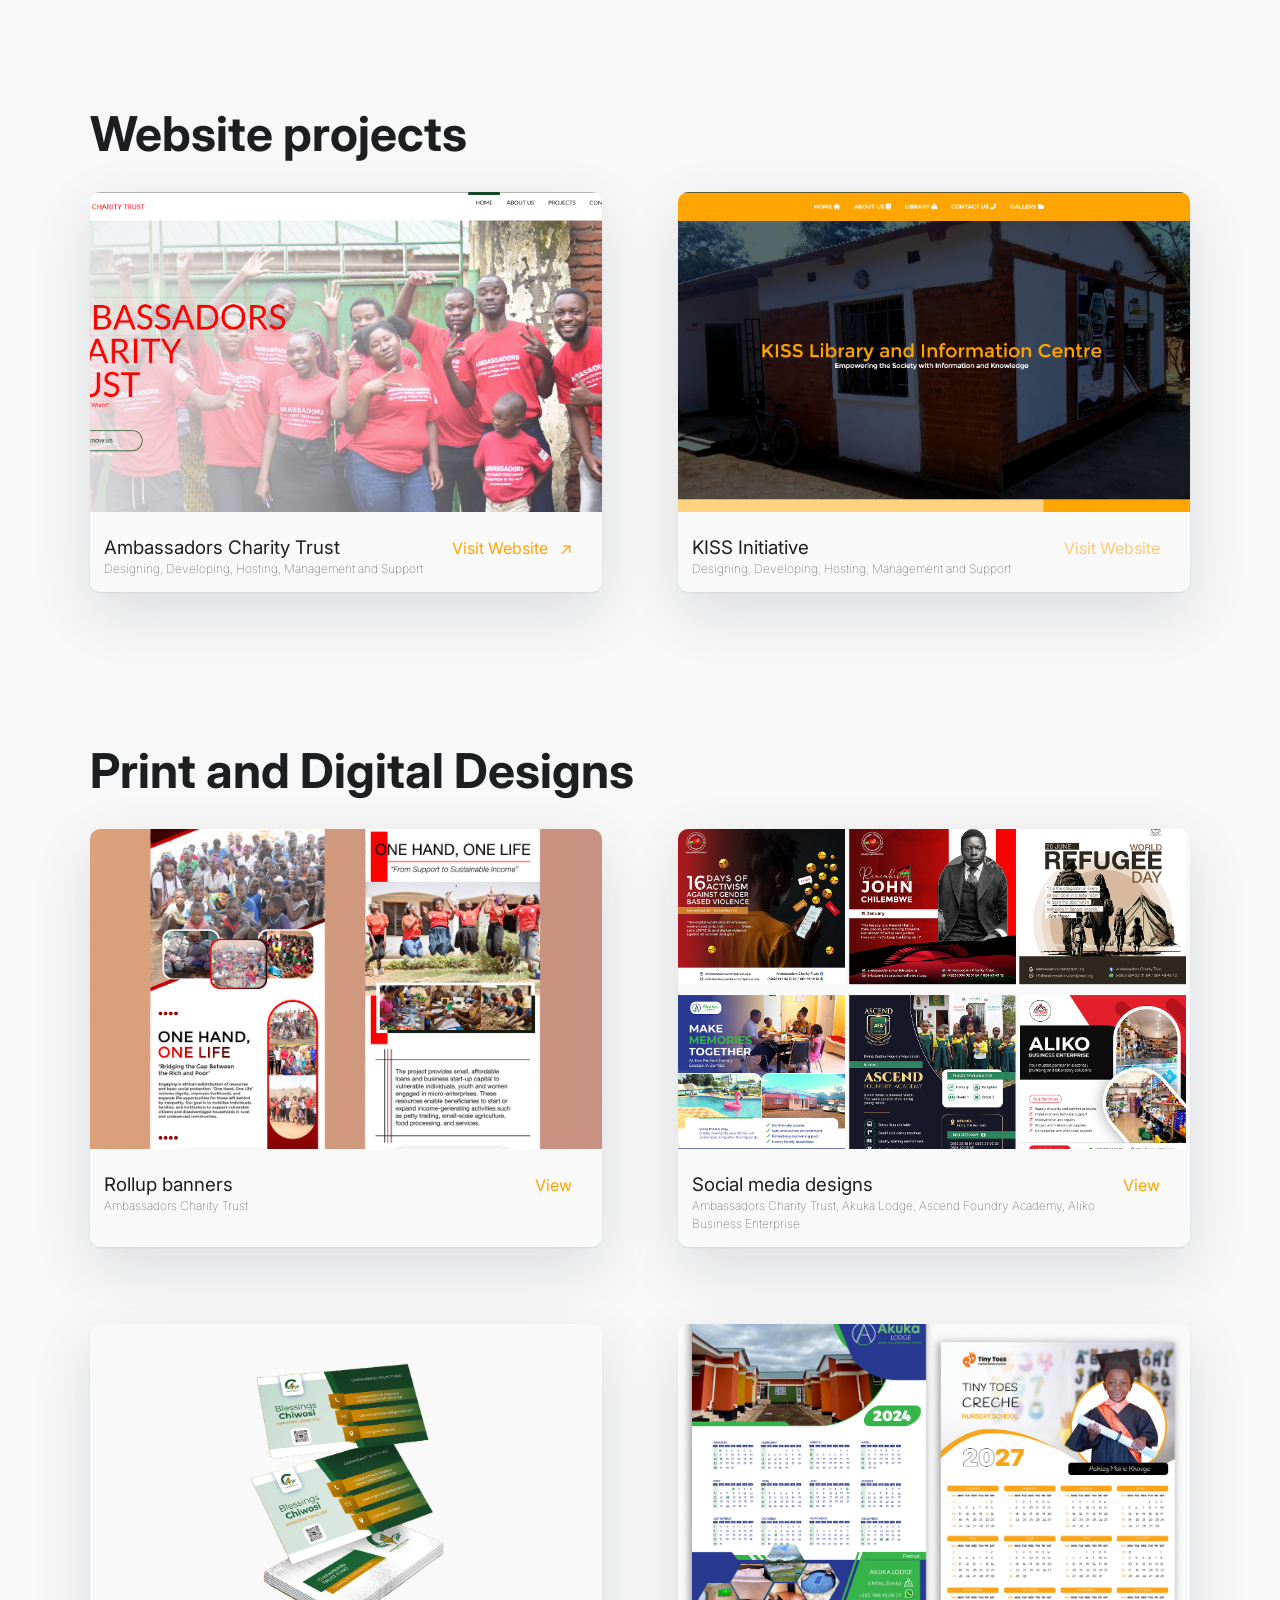
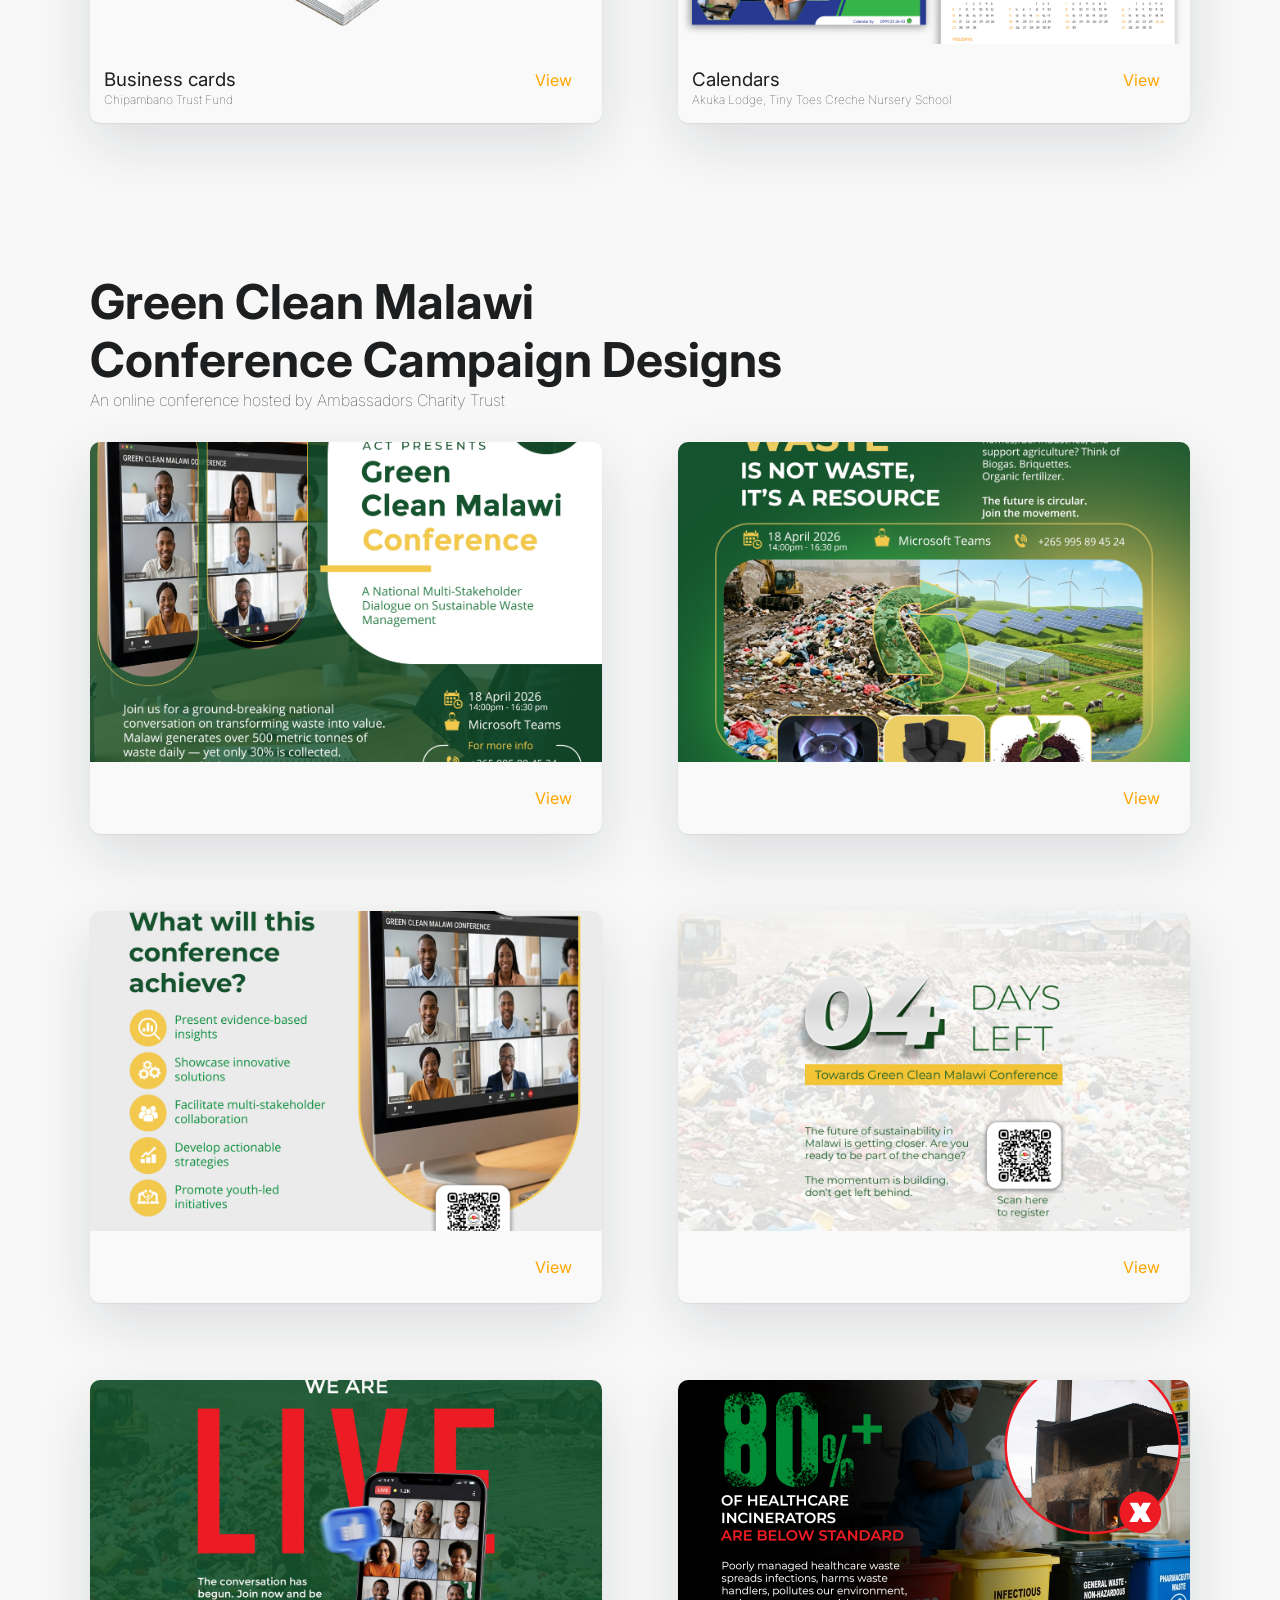
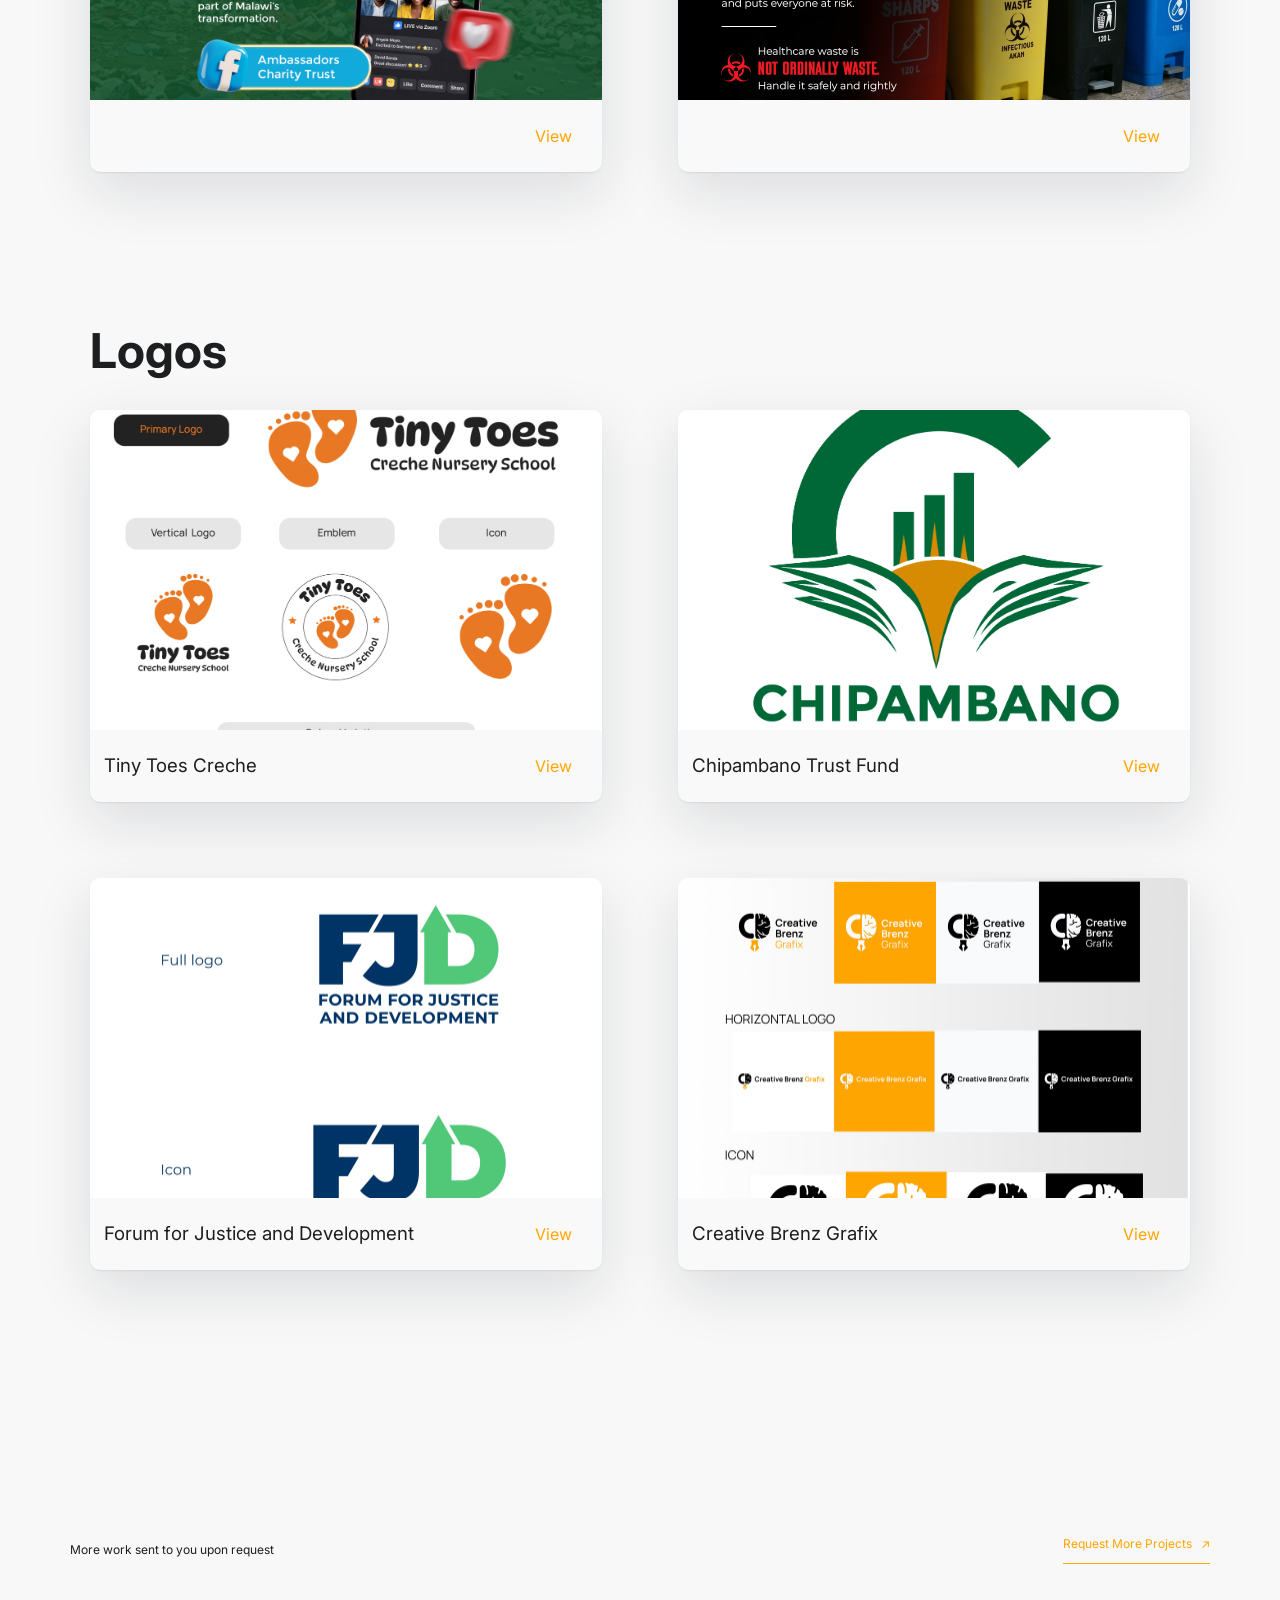
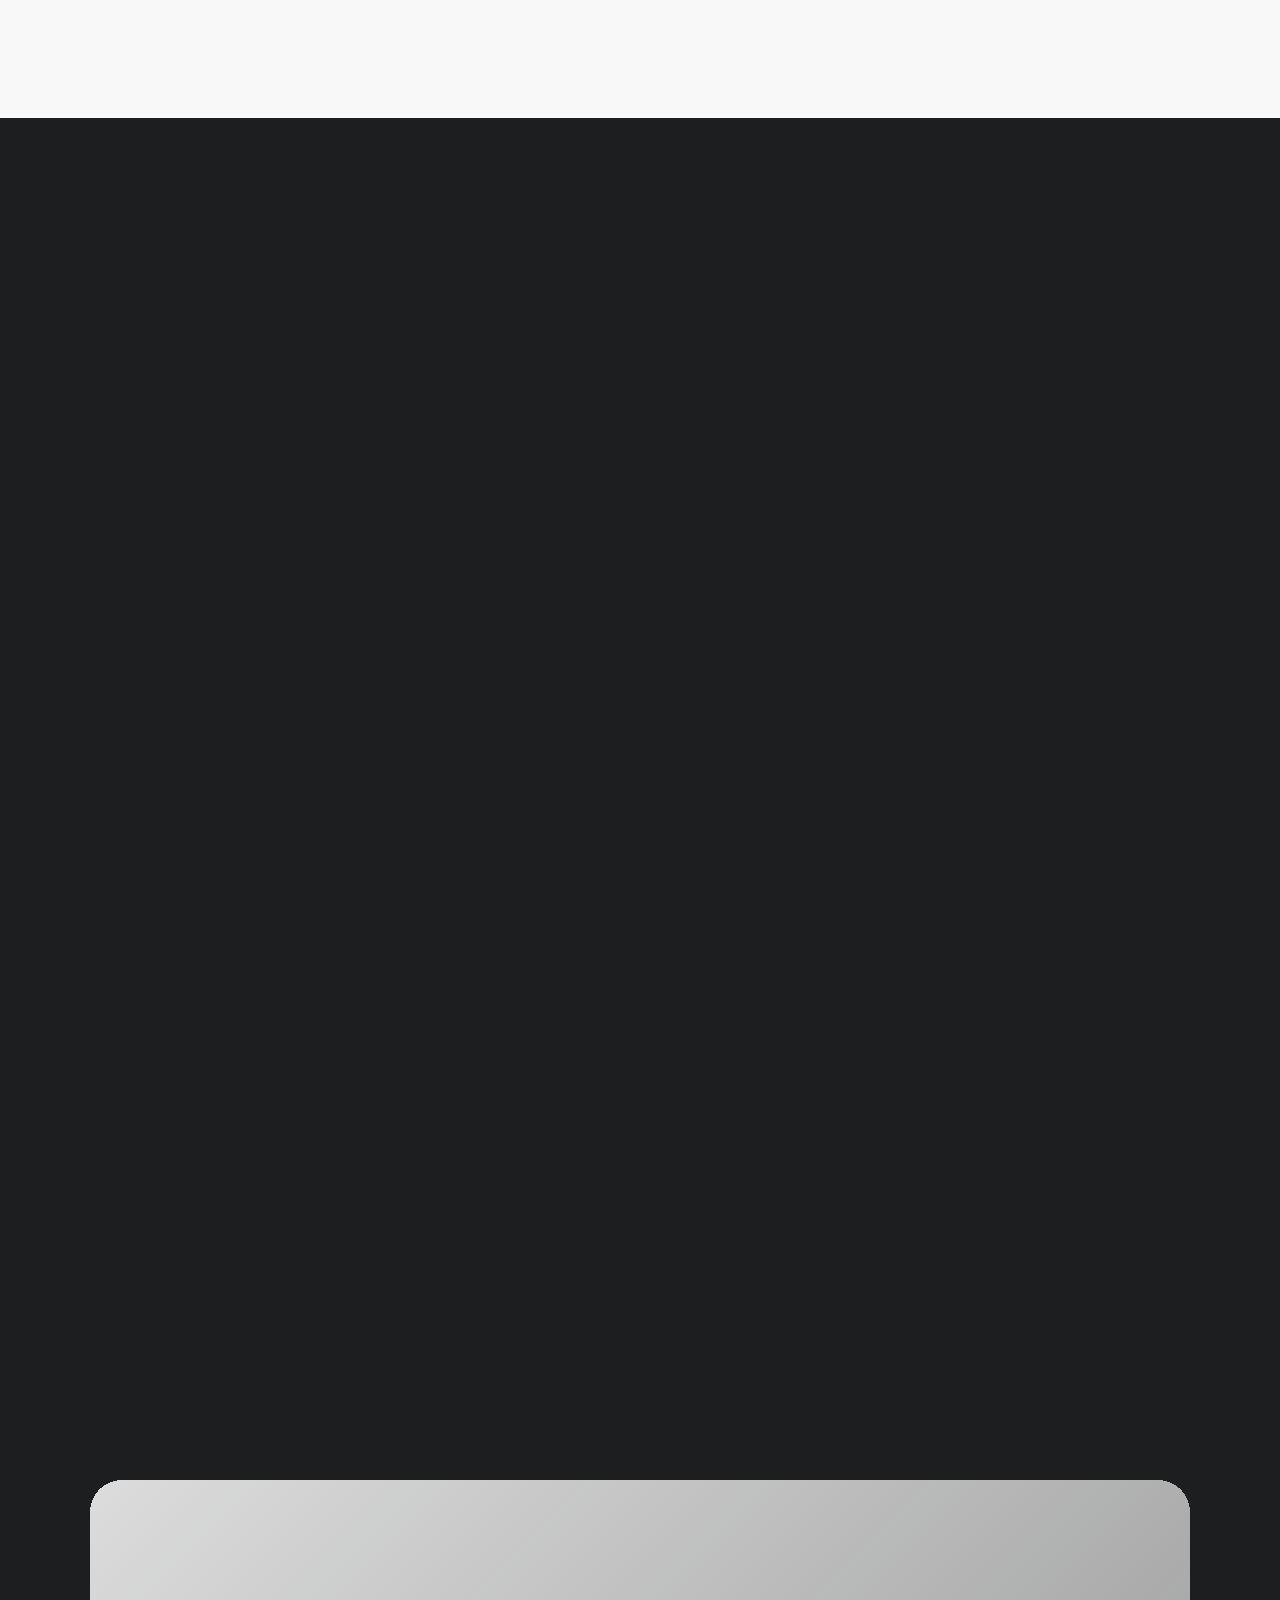
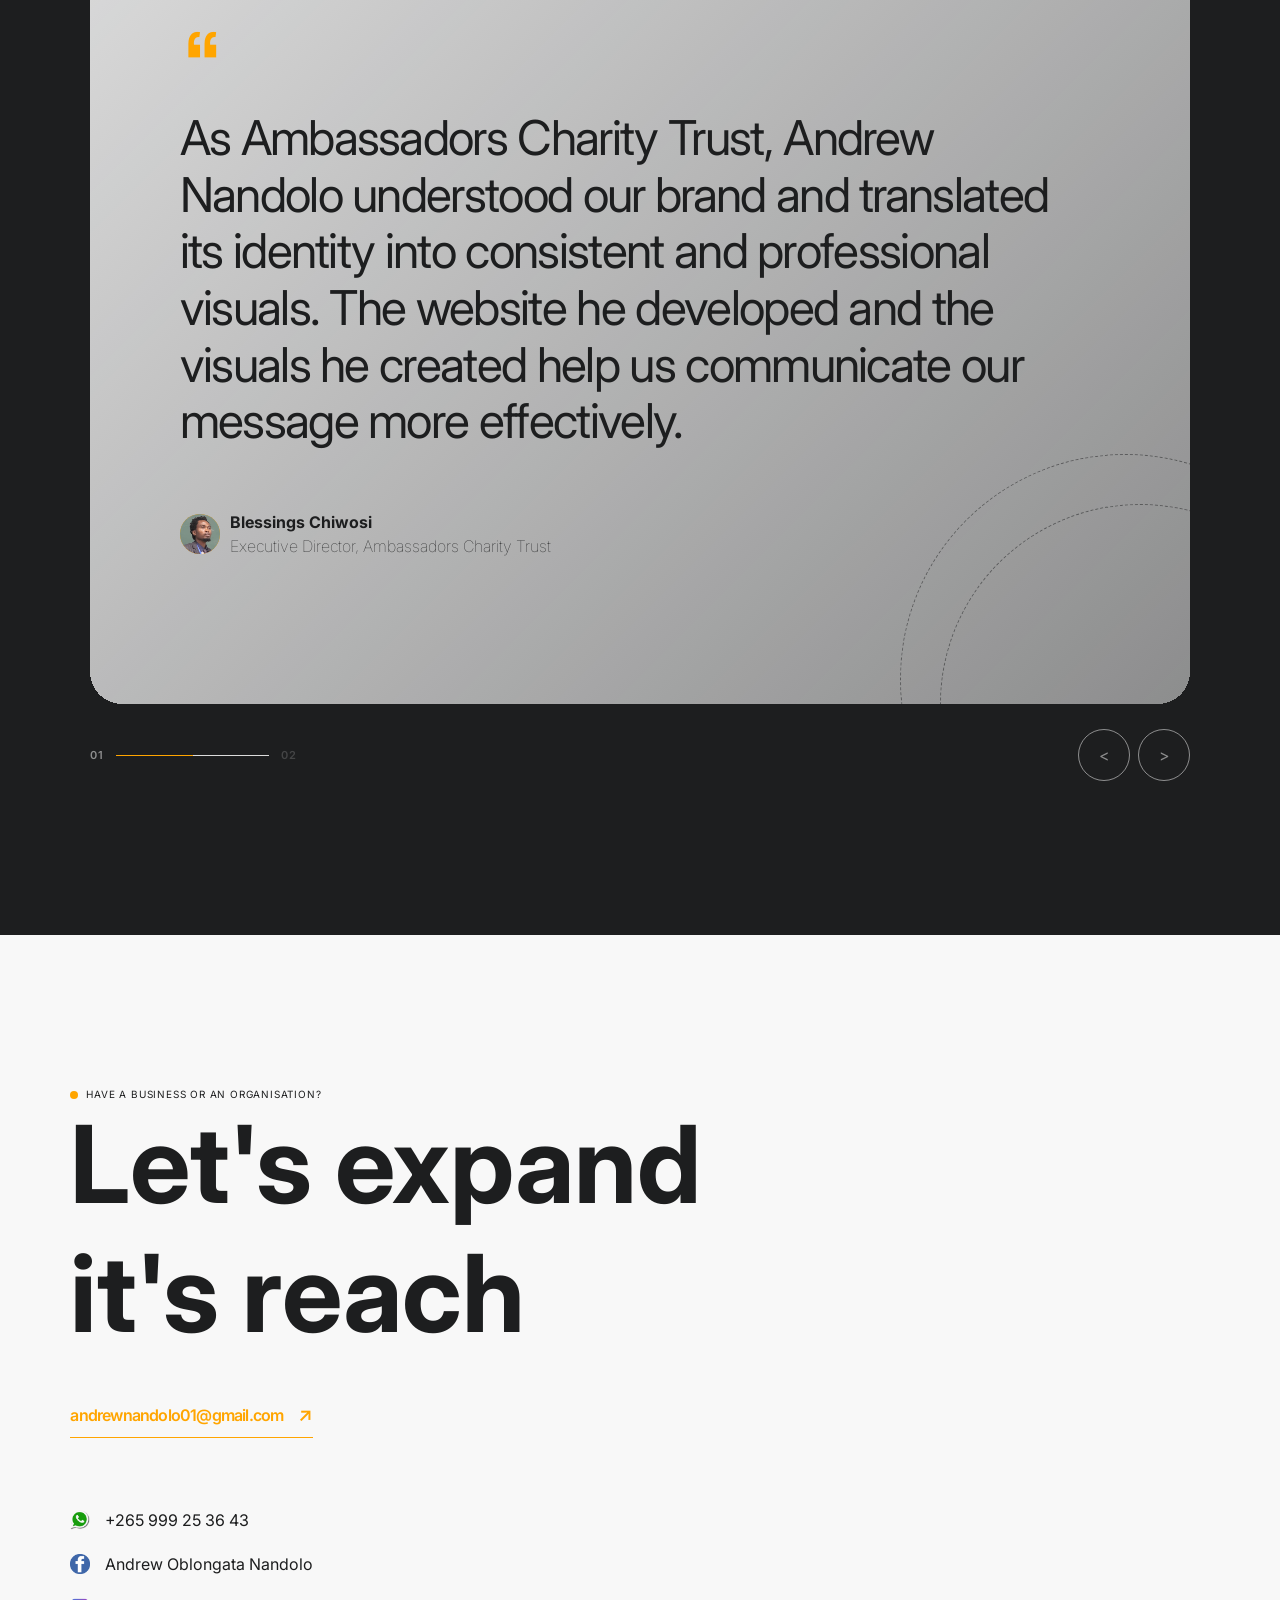
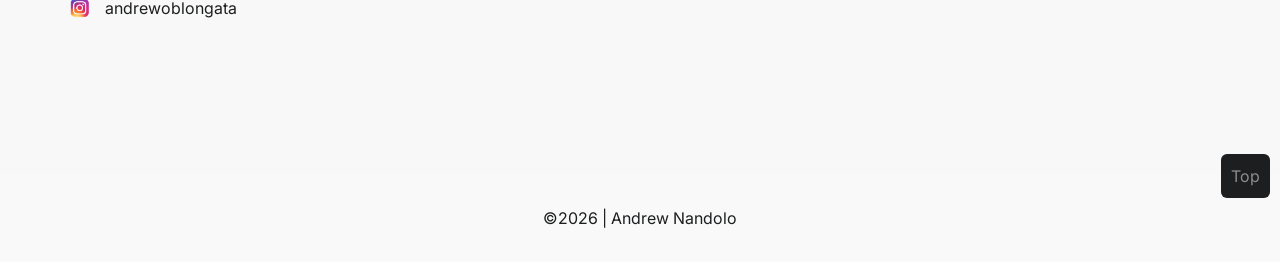
==== commit b0984948: "Update progress bar width and clean up HTML comments" ====
--- a/index.html
+++ b/index.html
@@ -5,7 +5,7 @@
     <meta charset="UTF-8">
     <meta name="viewport" content="width=device-width, initial-scale=1.0">
     <meta name="description" content="Andrew Nandolo — Graphic Designer, Web Developer and Digital Content Professional.">
-    <script>document.documentElement.classList.add('js');</script>
+    <script> document.documentElement.classList.add('js') </script>
     <link rel="stylesheet" href="assets/fonts/fonts.css">
     <link rel="stylesheet" href="assets/css/style.css">
     <link rel="icon" href="assets/images/user-icon-small.png" type="image/x-icon">
@@ -509,7 +509,7 @@
                                 </div>
                             </div>
                         </article>
-                        <article class="testimonial-item">
+                        <!-- <article class="testimonial-item">
                             <div class="testimonial-content">
                                 <span class="quote-mark">“</span>
                                 <blockquote class="recognition-text ">
@@ -528,7 +528,7 @@
                                     </p>
                                 </div>
                             </div>
-                        </article>
+                        </article> -->
                     </div>
                 </div>
                 <div class="carousel-footer">
@@ -537,7 +537,7 @@
                         <div class="progress-line">
                             <span class="progress-bar"></span>
                         </div>
-                        <span class="progress-total">03</span>
+                        <span class="progress-total">02</span>
                     </div>
                     <div class="carousel-navigation">
                         <button type="button" class="carousel-button prev" aria-label="Previous testimonial">
--- a/assets/css/style.css
+++ b/assets/css/style.css
@@ -939,7 +939,7 @@
     .progress-bar {
         position: absolute;
         inset: 0 auto 0 0;
-        width: 25%;
+        width: 50%;
         background: var(--accent-color);
         transition: width .7s cubic-bezier(.16, 1, .3, 1);
     }
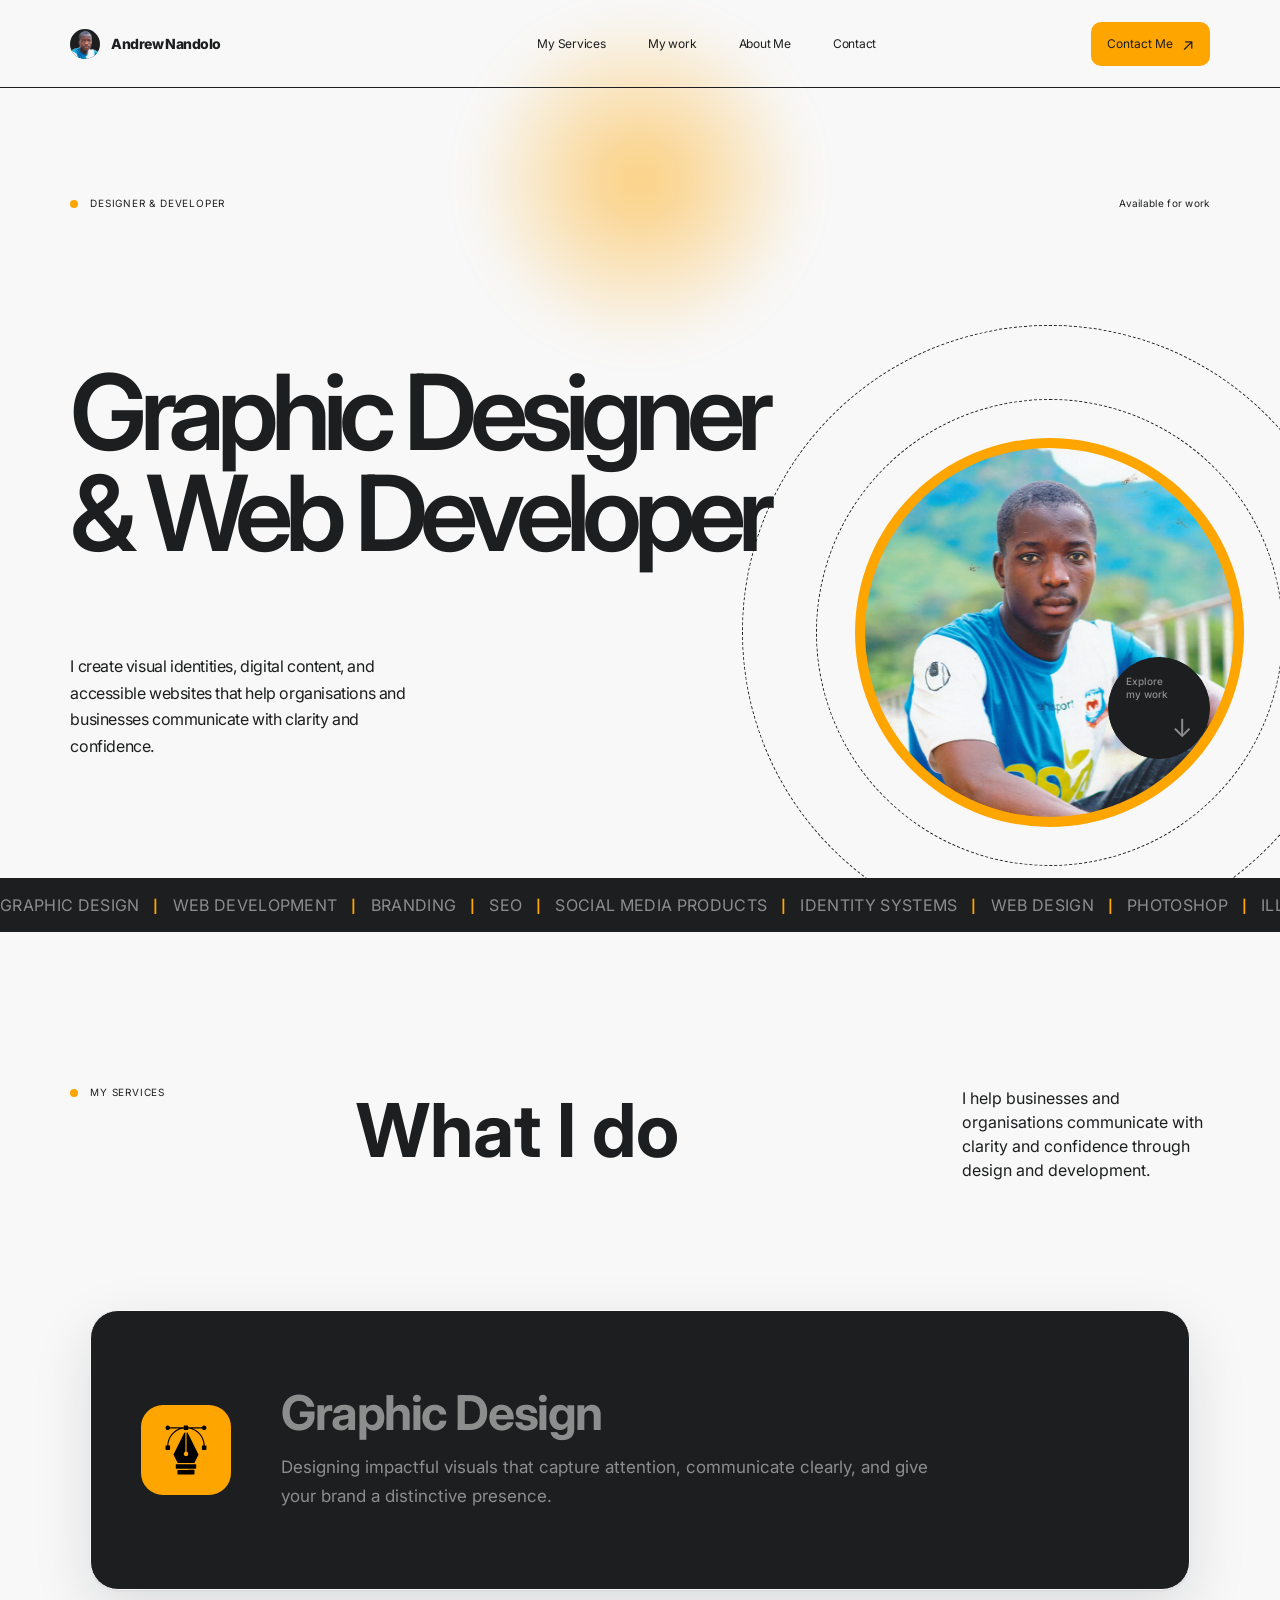
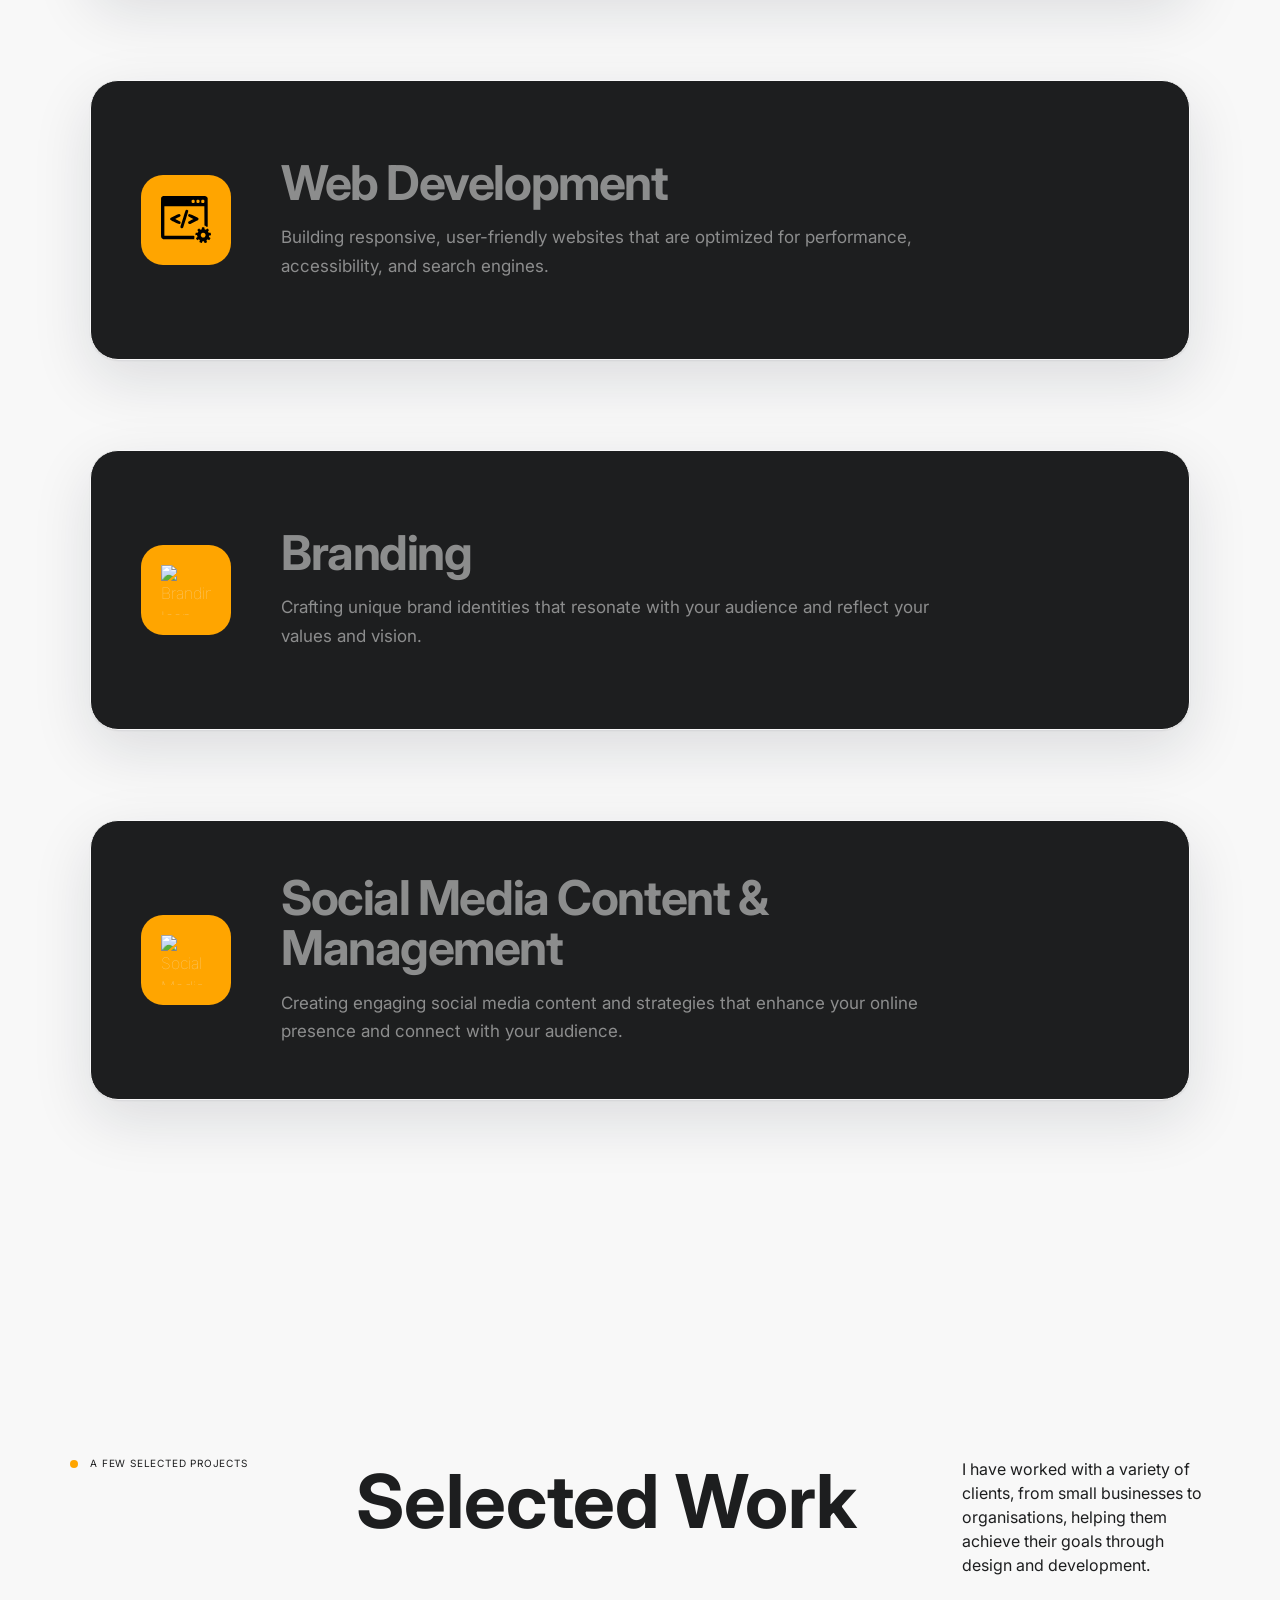
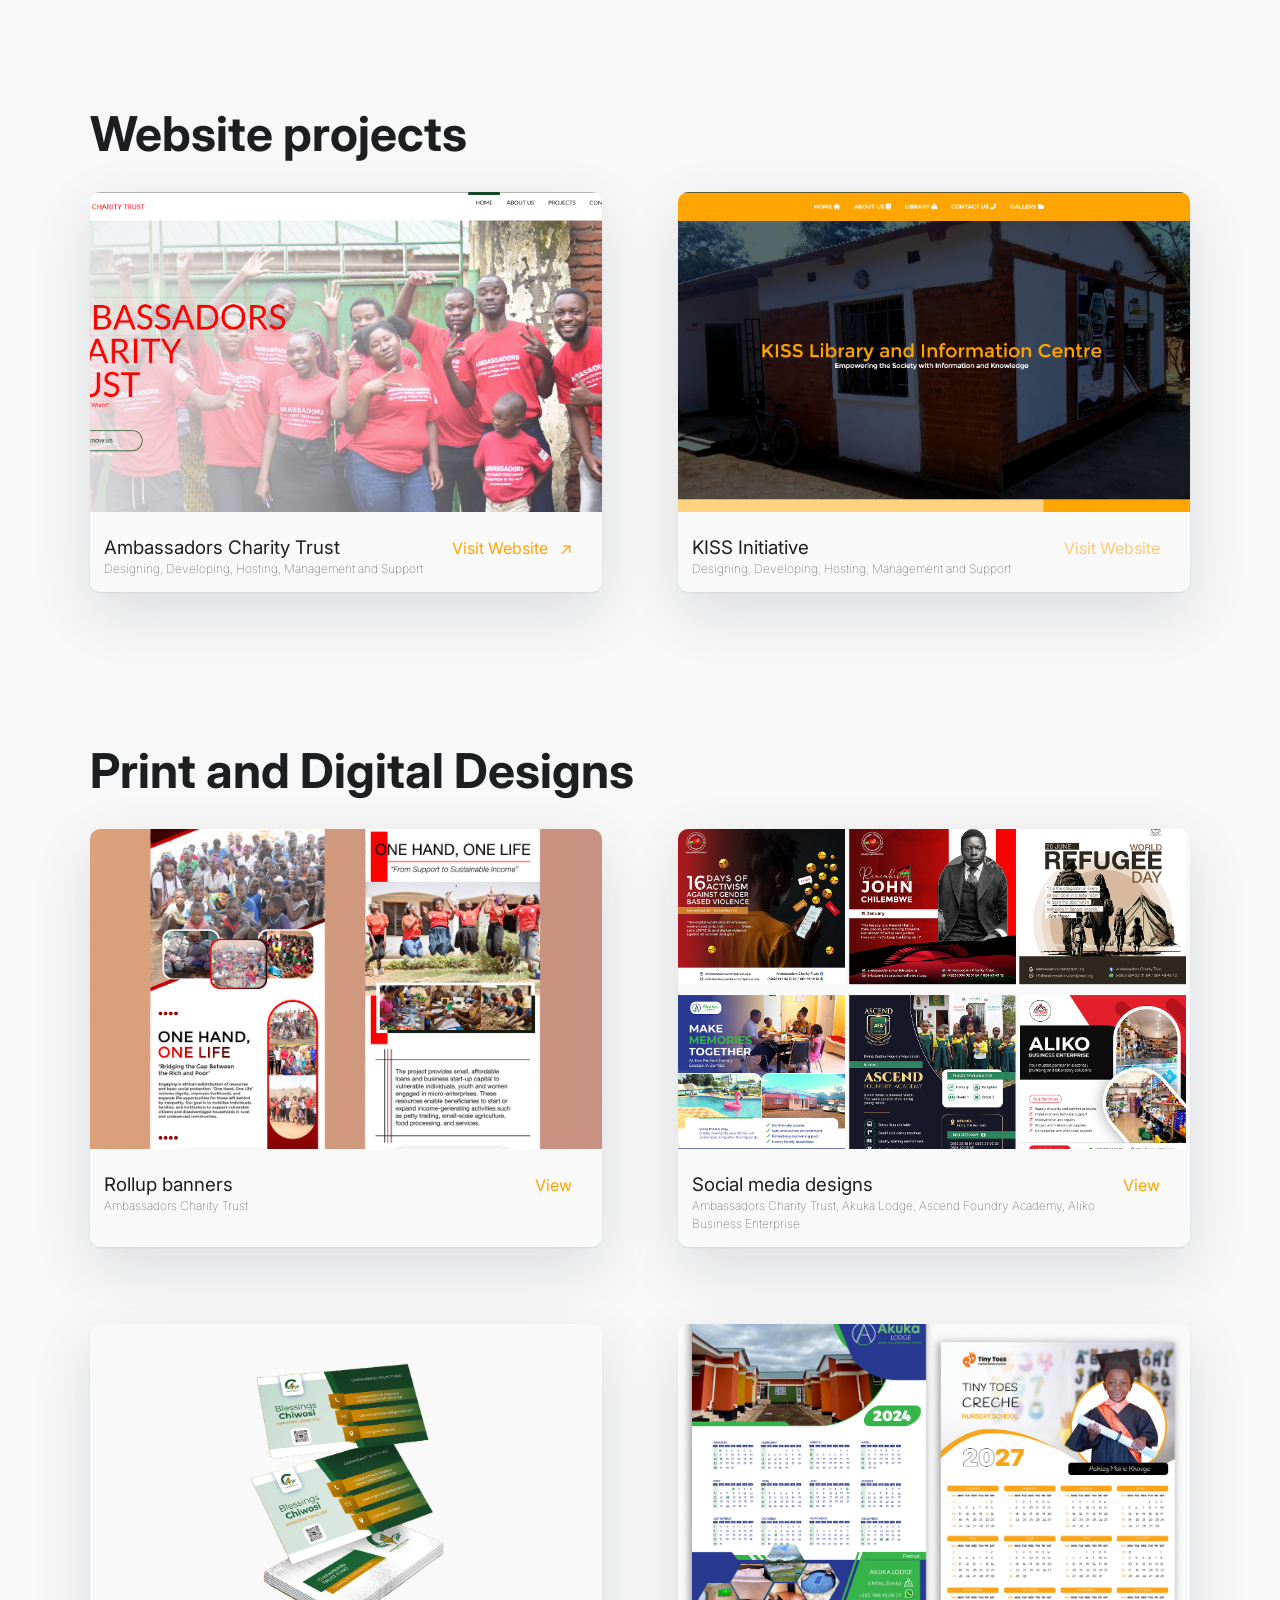
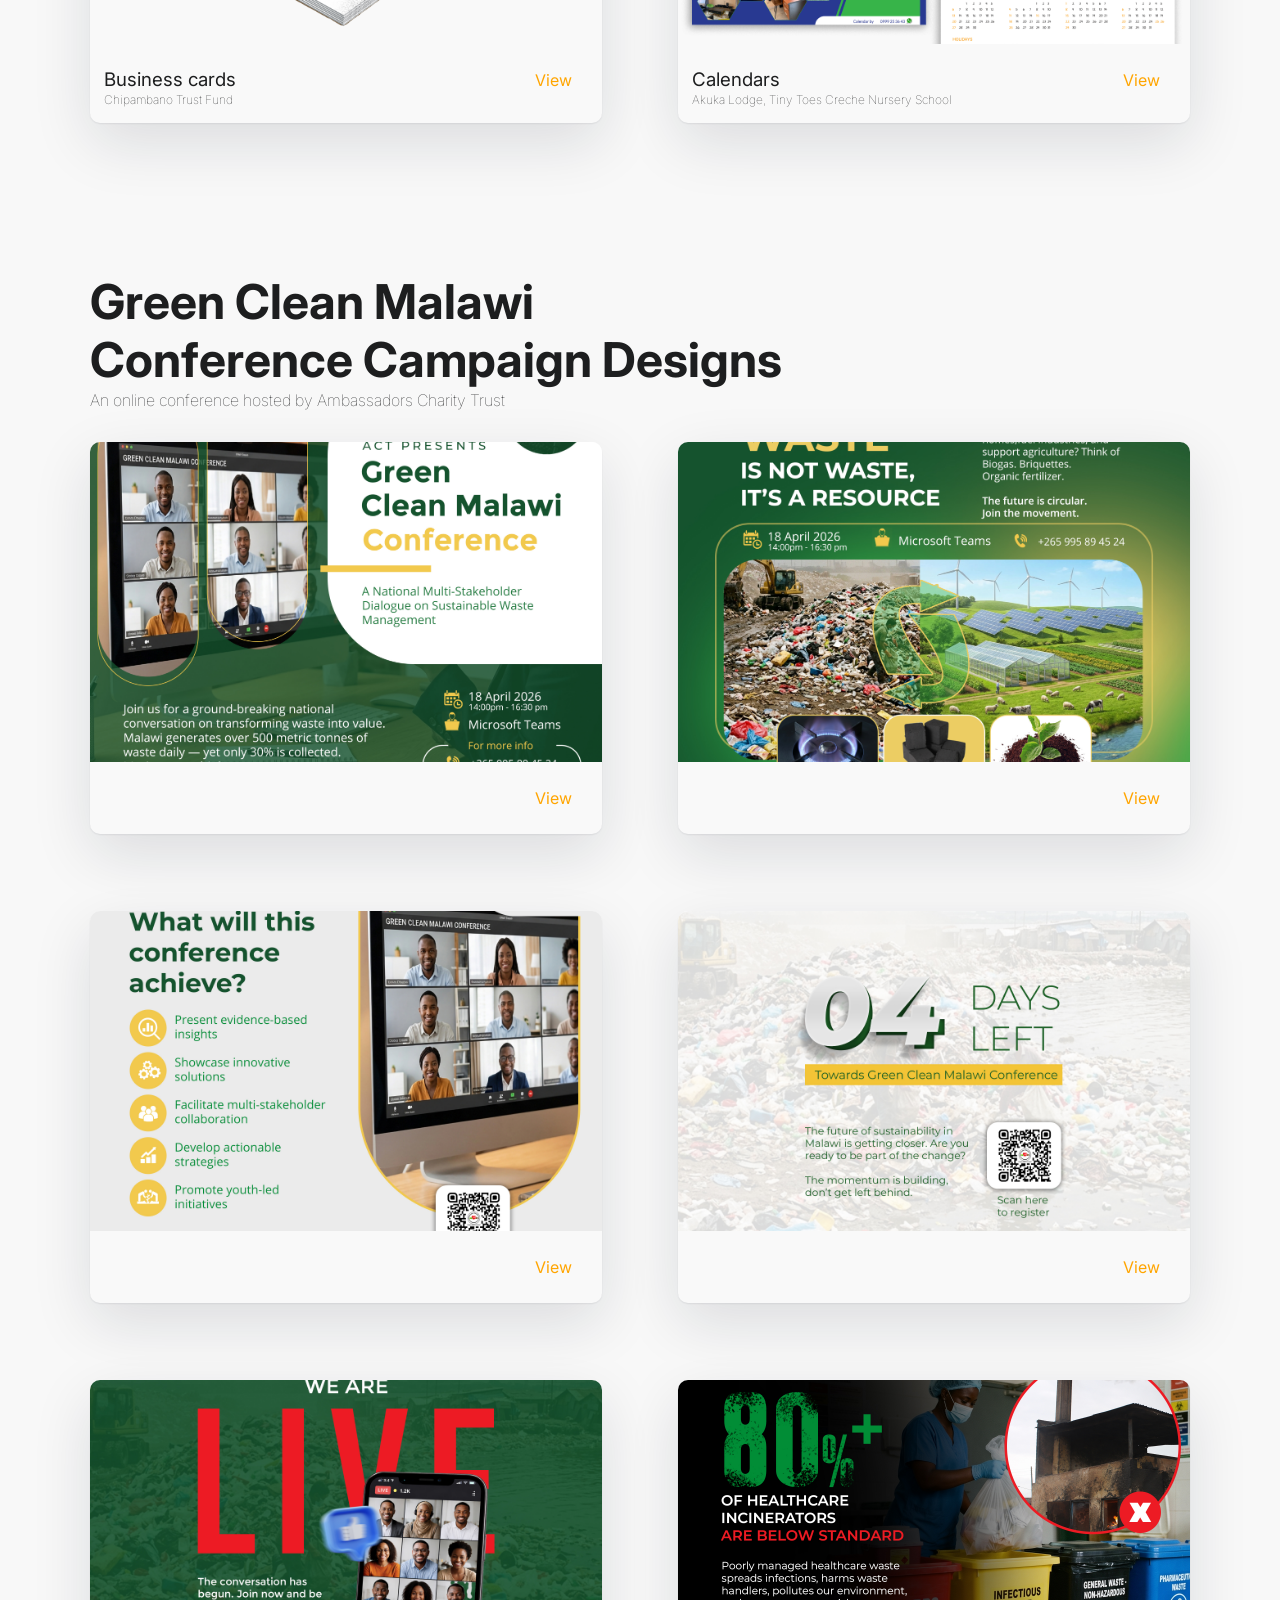
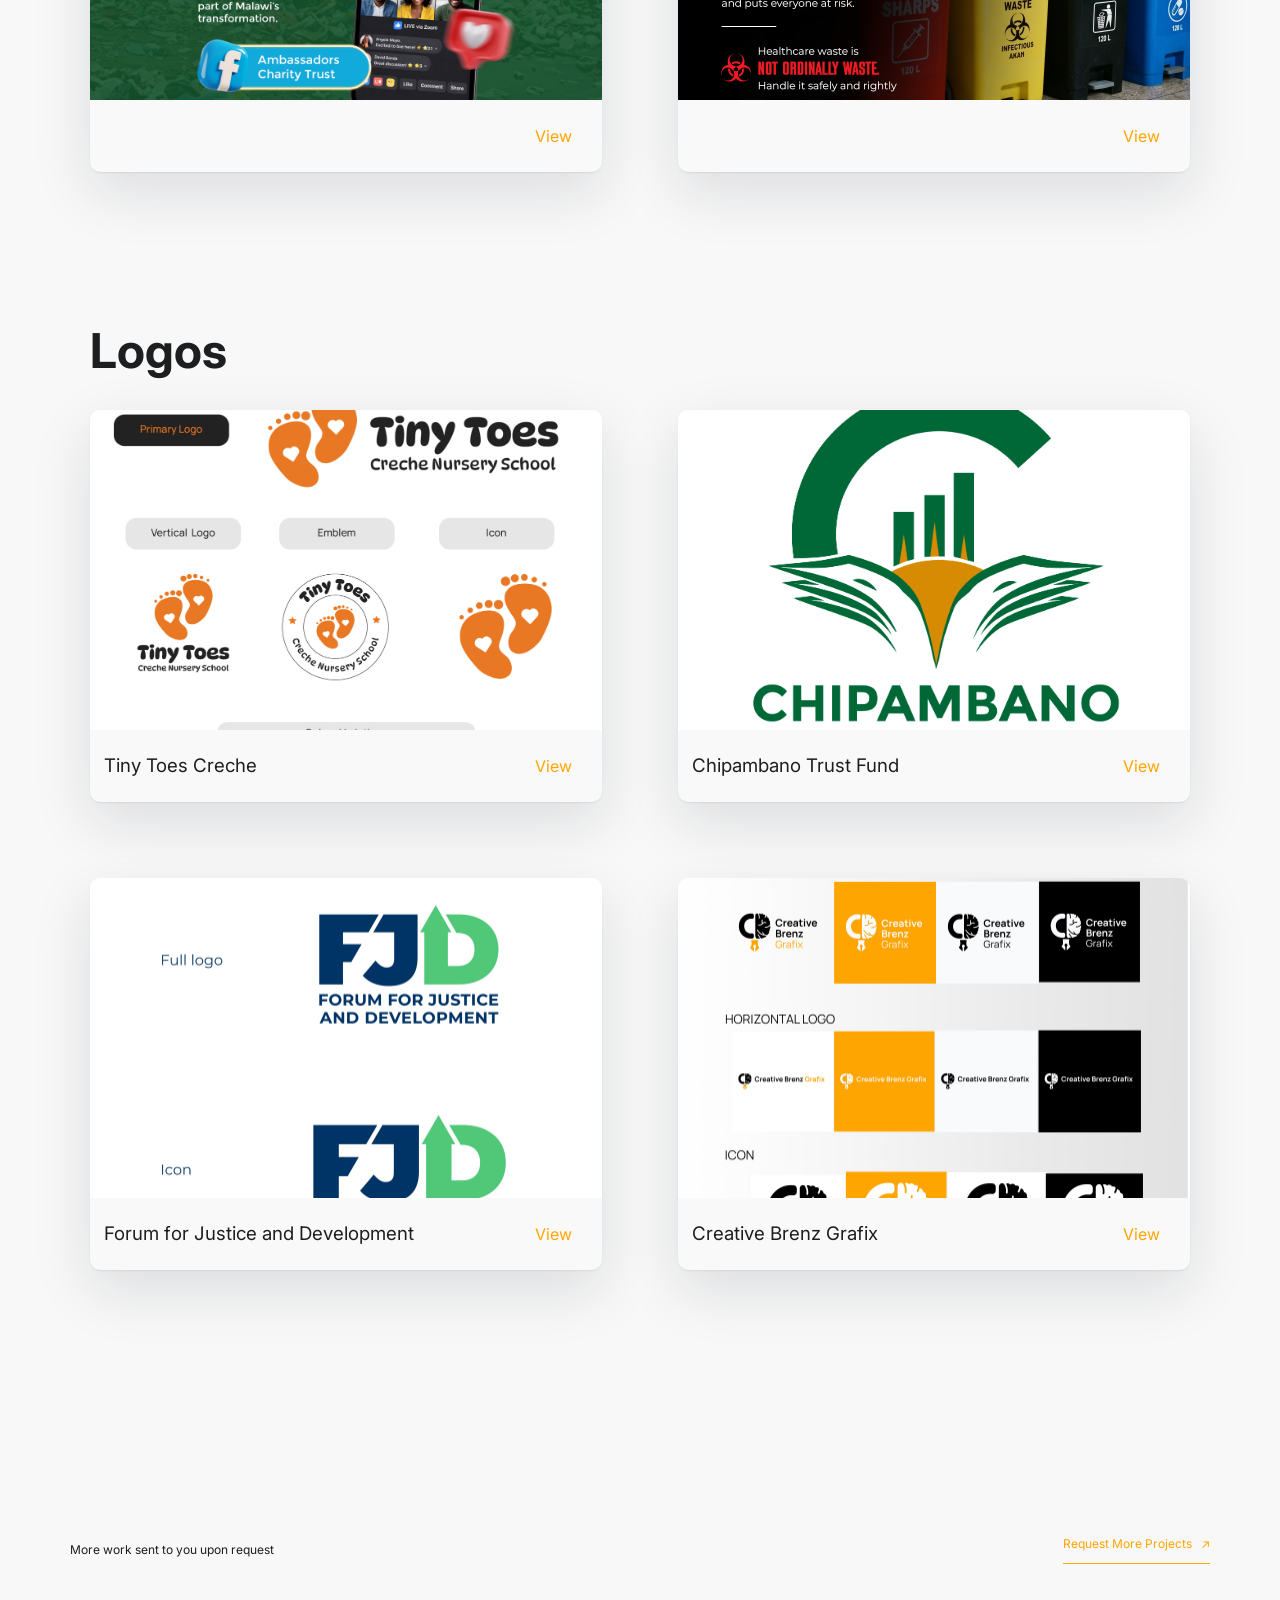
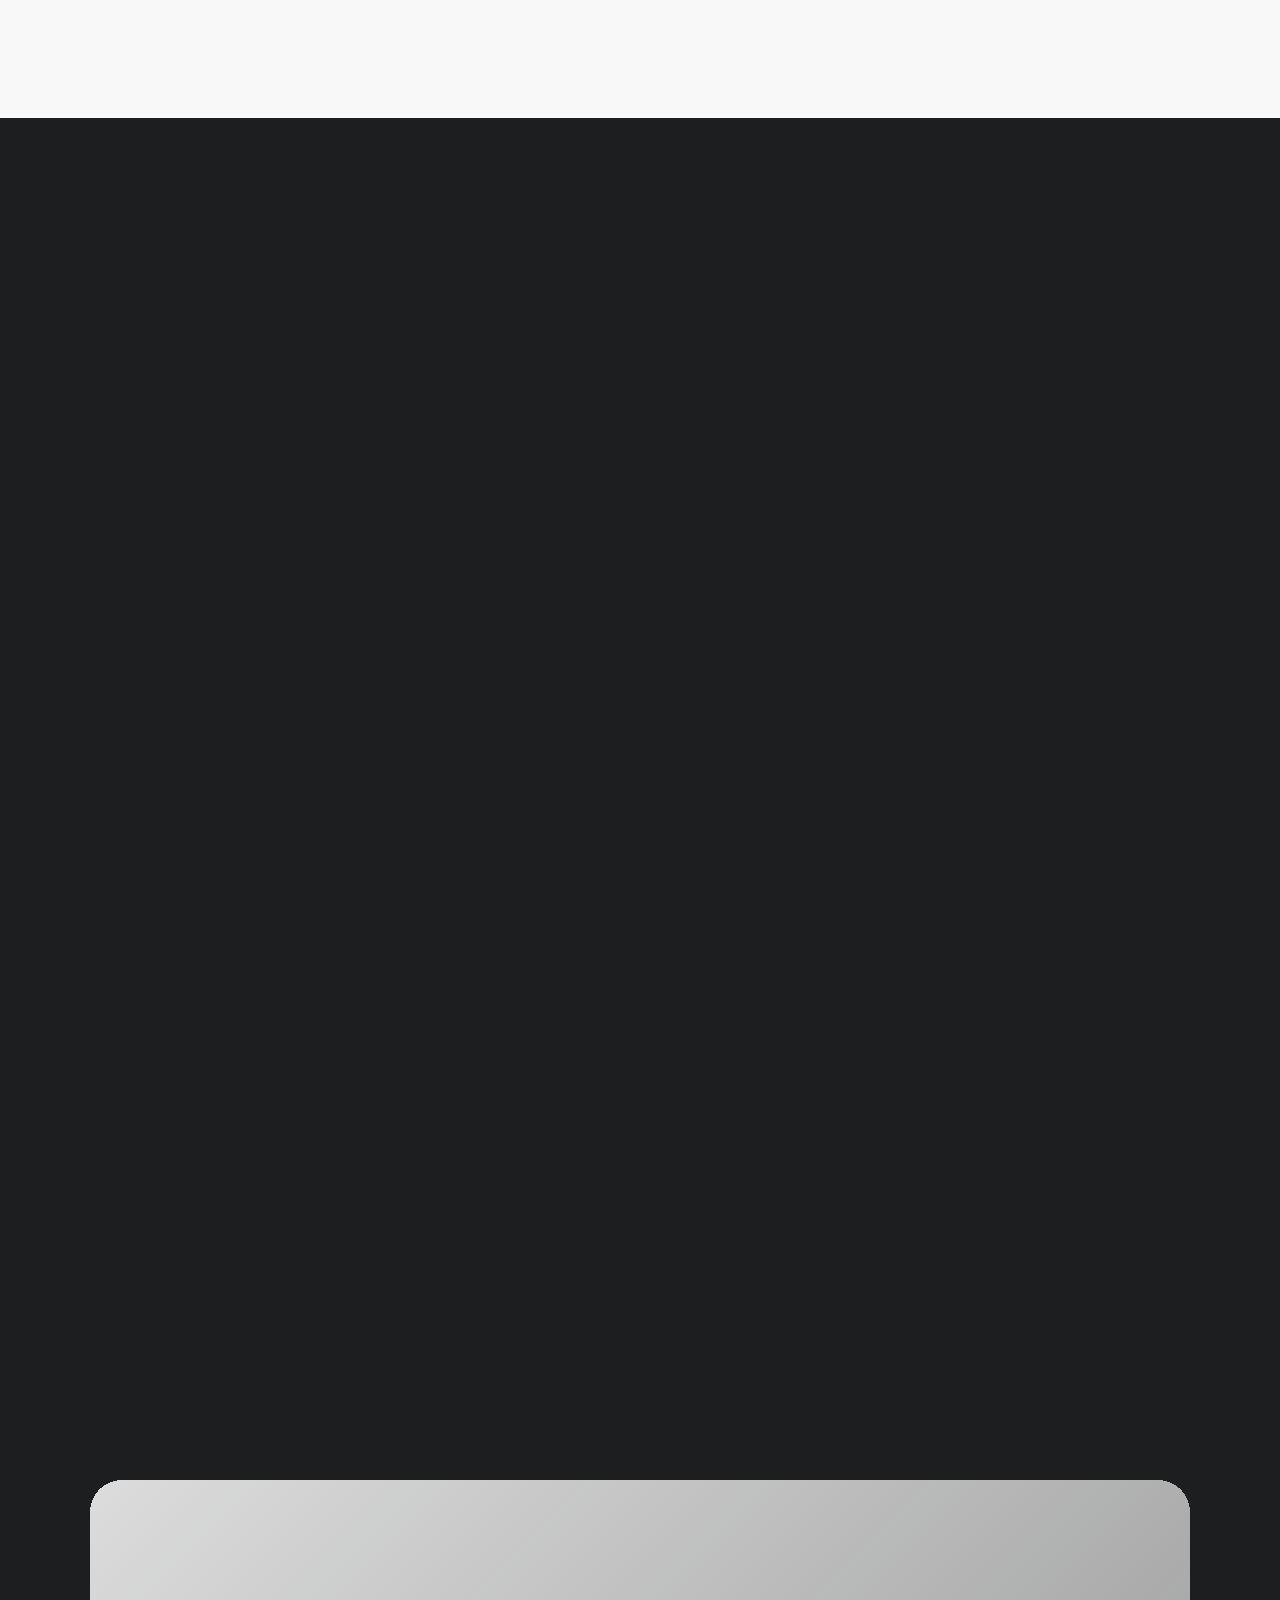
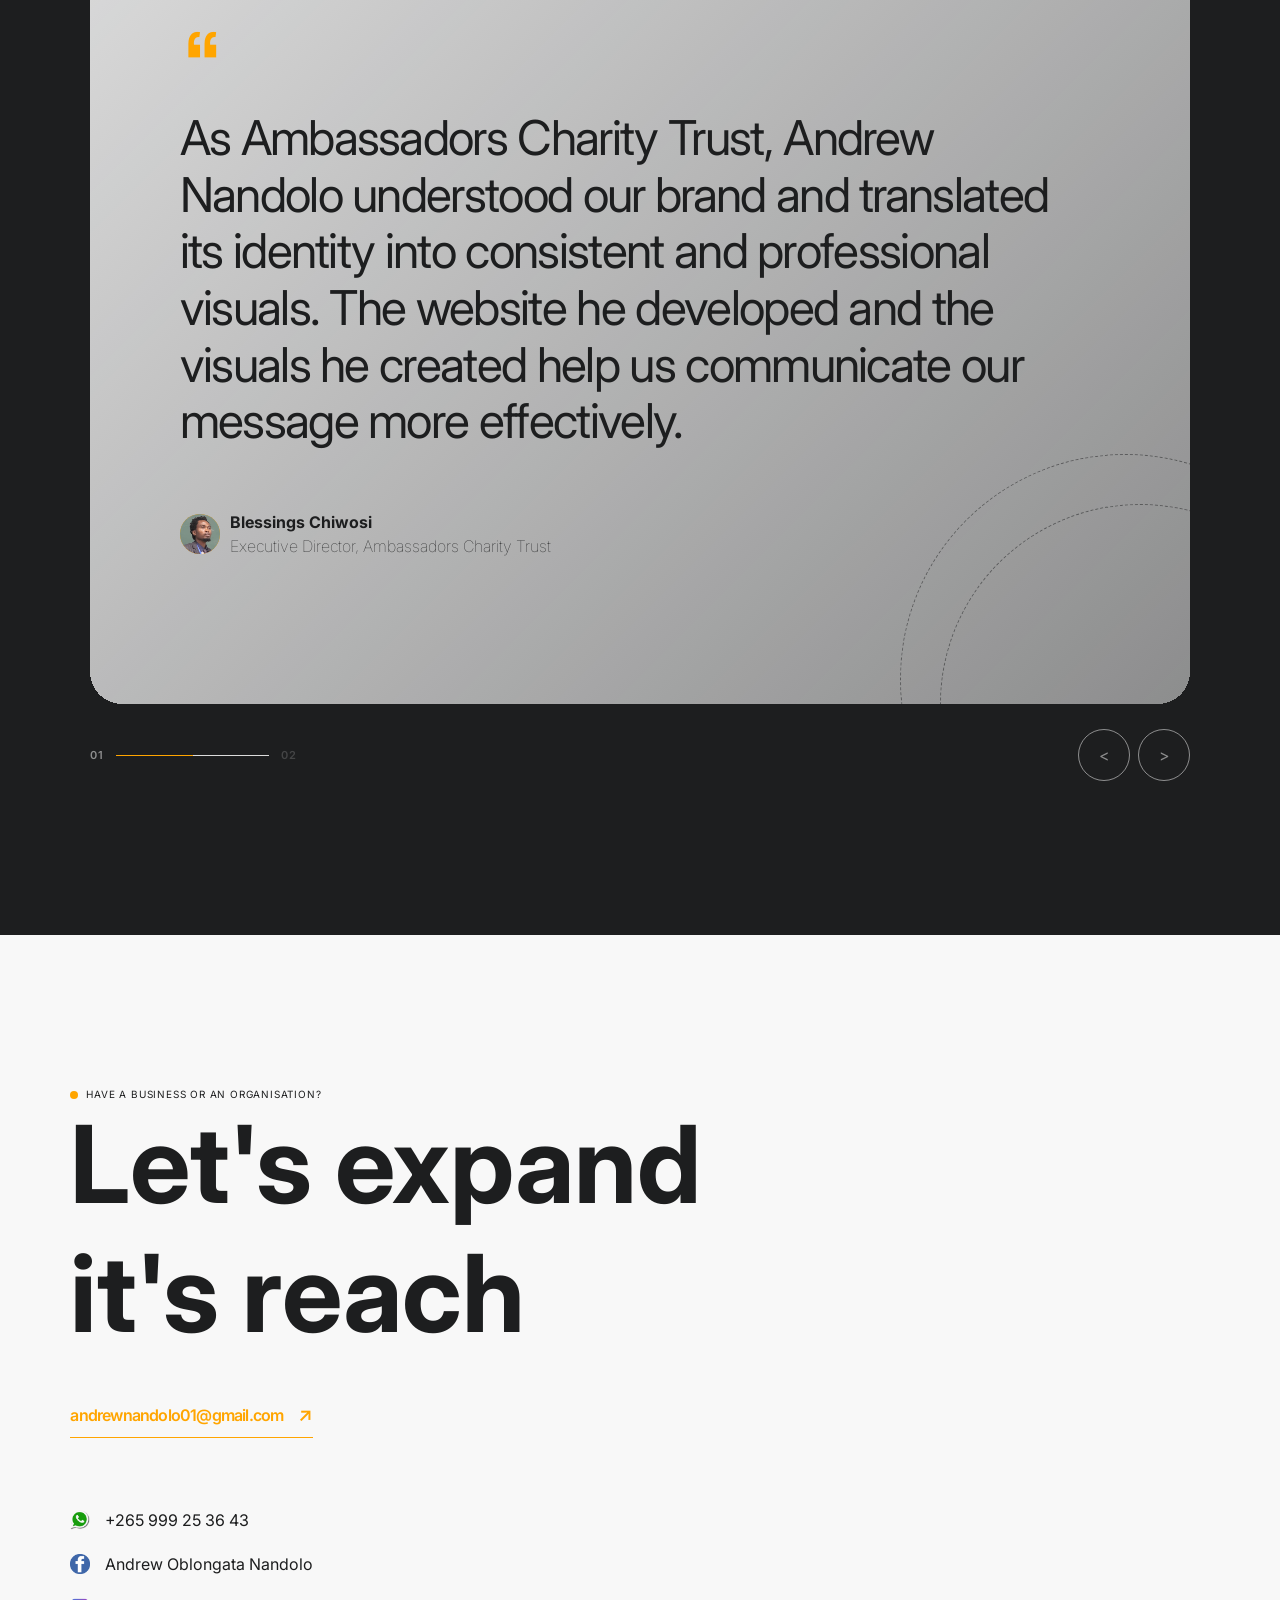
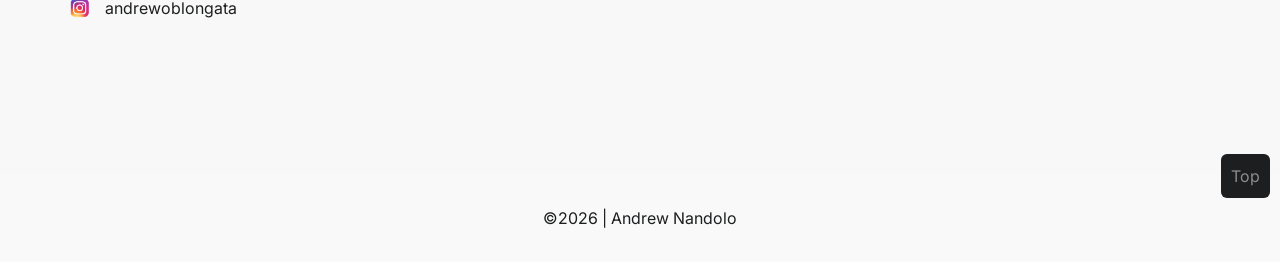
==== commit f774d5e4: "Enhance 404 error page design and update service description for clarity" ====
--- a/index.html
+++ b/index.html
@@ -146,11 +146,11 @@
                     <div class="service-item">
                         <div class="service-icon">
                             <span class="icon">
-                                <img src="assets/images/social-media-icon.png" alt="Social Media Products"  >
+                                <img src="assets/images/social-media-icon.png" alt="Social Media Content &  Management">
                             </span>
                         </div>
                         <div class="service-details">
-                            <h3 class="service-title">Social Media Products &amp; Management</h3>
+                            <h3 class="service-title">Social Media Content &amp; Management</h3>
                             <p class="service-desc fw-400">
                                 Creating engaging social media content and strategies that enhance your online presence
                                 and connect with your audience.
--- a/assets/css/style.css
+++ b/assets/css/style.css
@@ -894,6 +894,7 @@
         display: block;
         width: 40px;
         height: 40px;
+        flex-shrink: 0;
         background-color: var(--accent-color);
         border-radius: 50%;
         overflow: hidden;
@@ -1156,6 +1157,23 @@
     }
 
 
+    /* ERROR 404 PAGE */
+    .error-page {
+        min-height: calc(100vh - 5rem);
+        display: flex;
+        place-content: center;
+        place-items: center;
+    }
+    .error-page .error-content{
+        display: flex;
+        flex-direction: column;
+        align-items: center;
+        gap: 20px;
+    }
+    
+    .error-content a{
+        width: fit-content;
+    }
     @media (max-width: 992px) {
         .site-header {
             height: 70px;
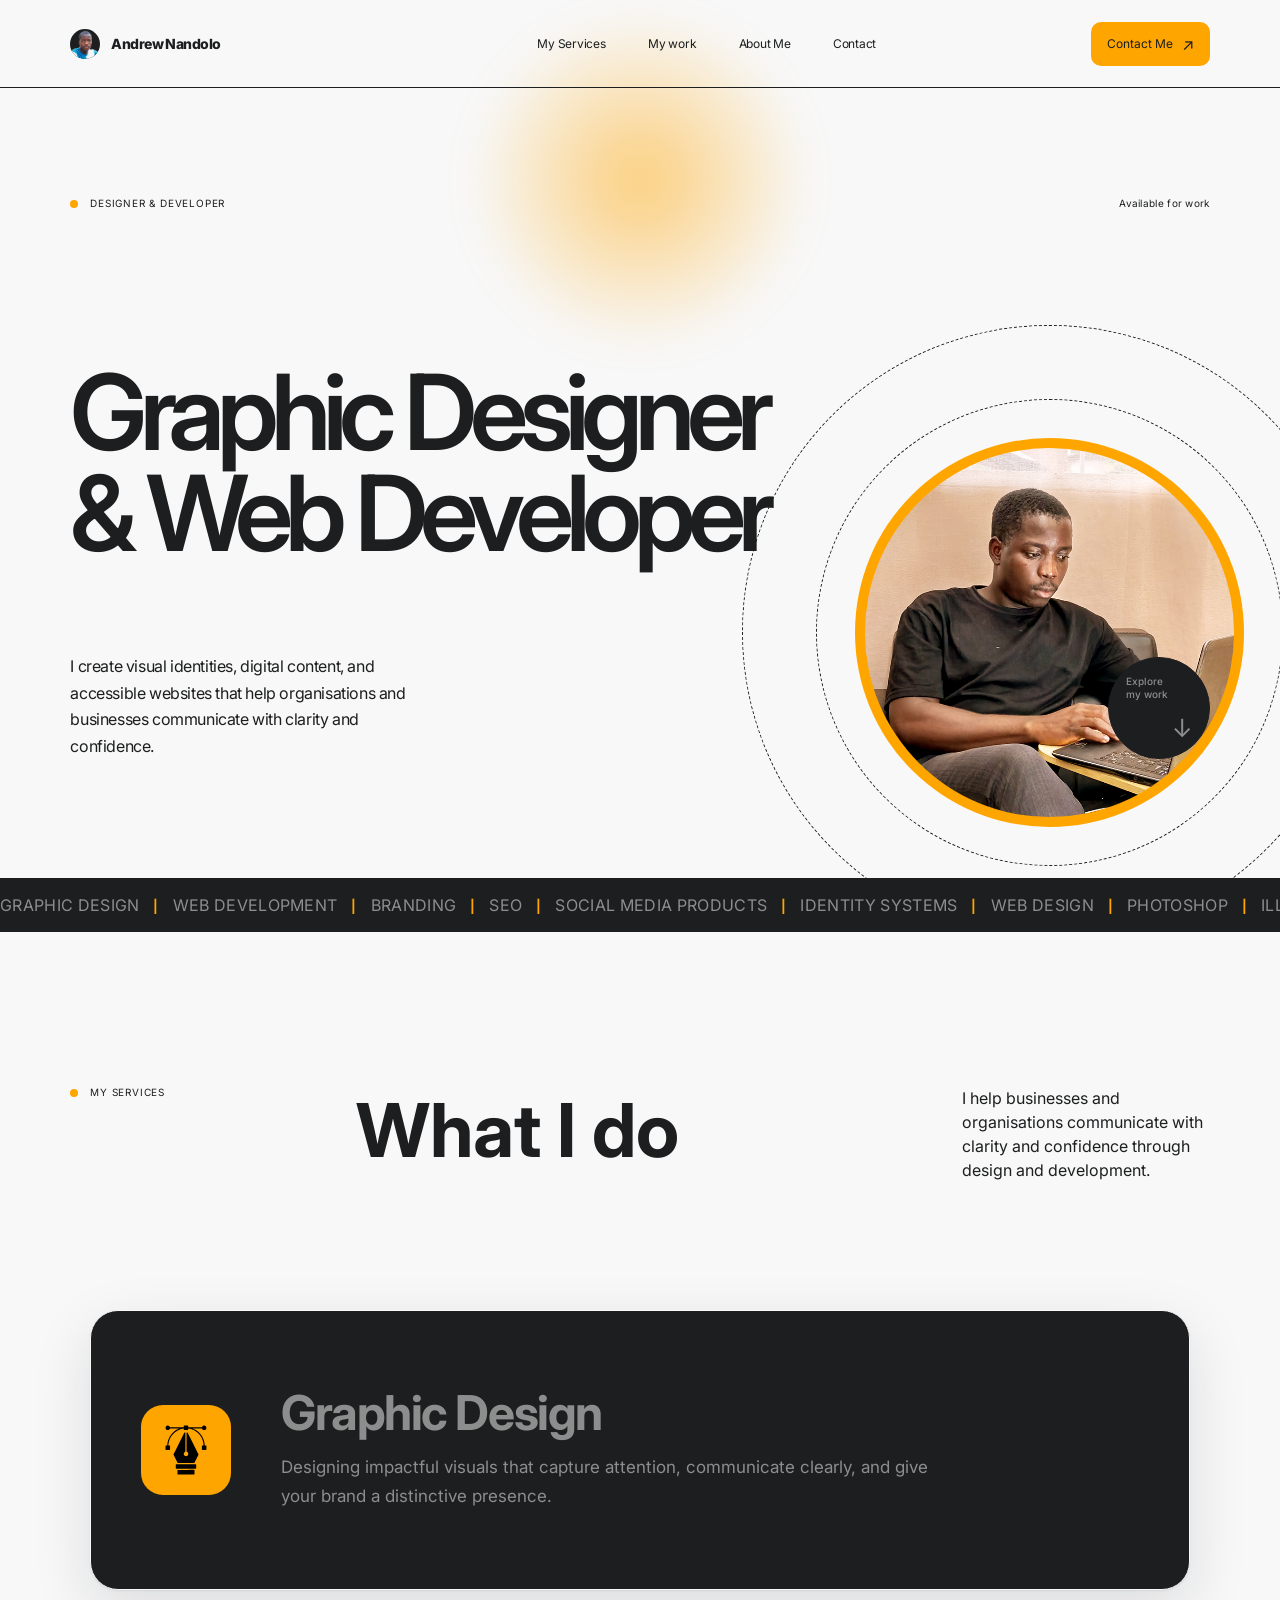
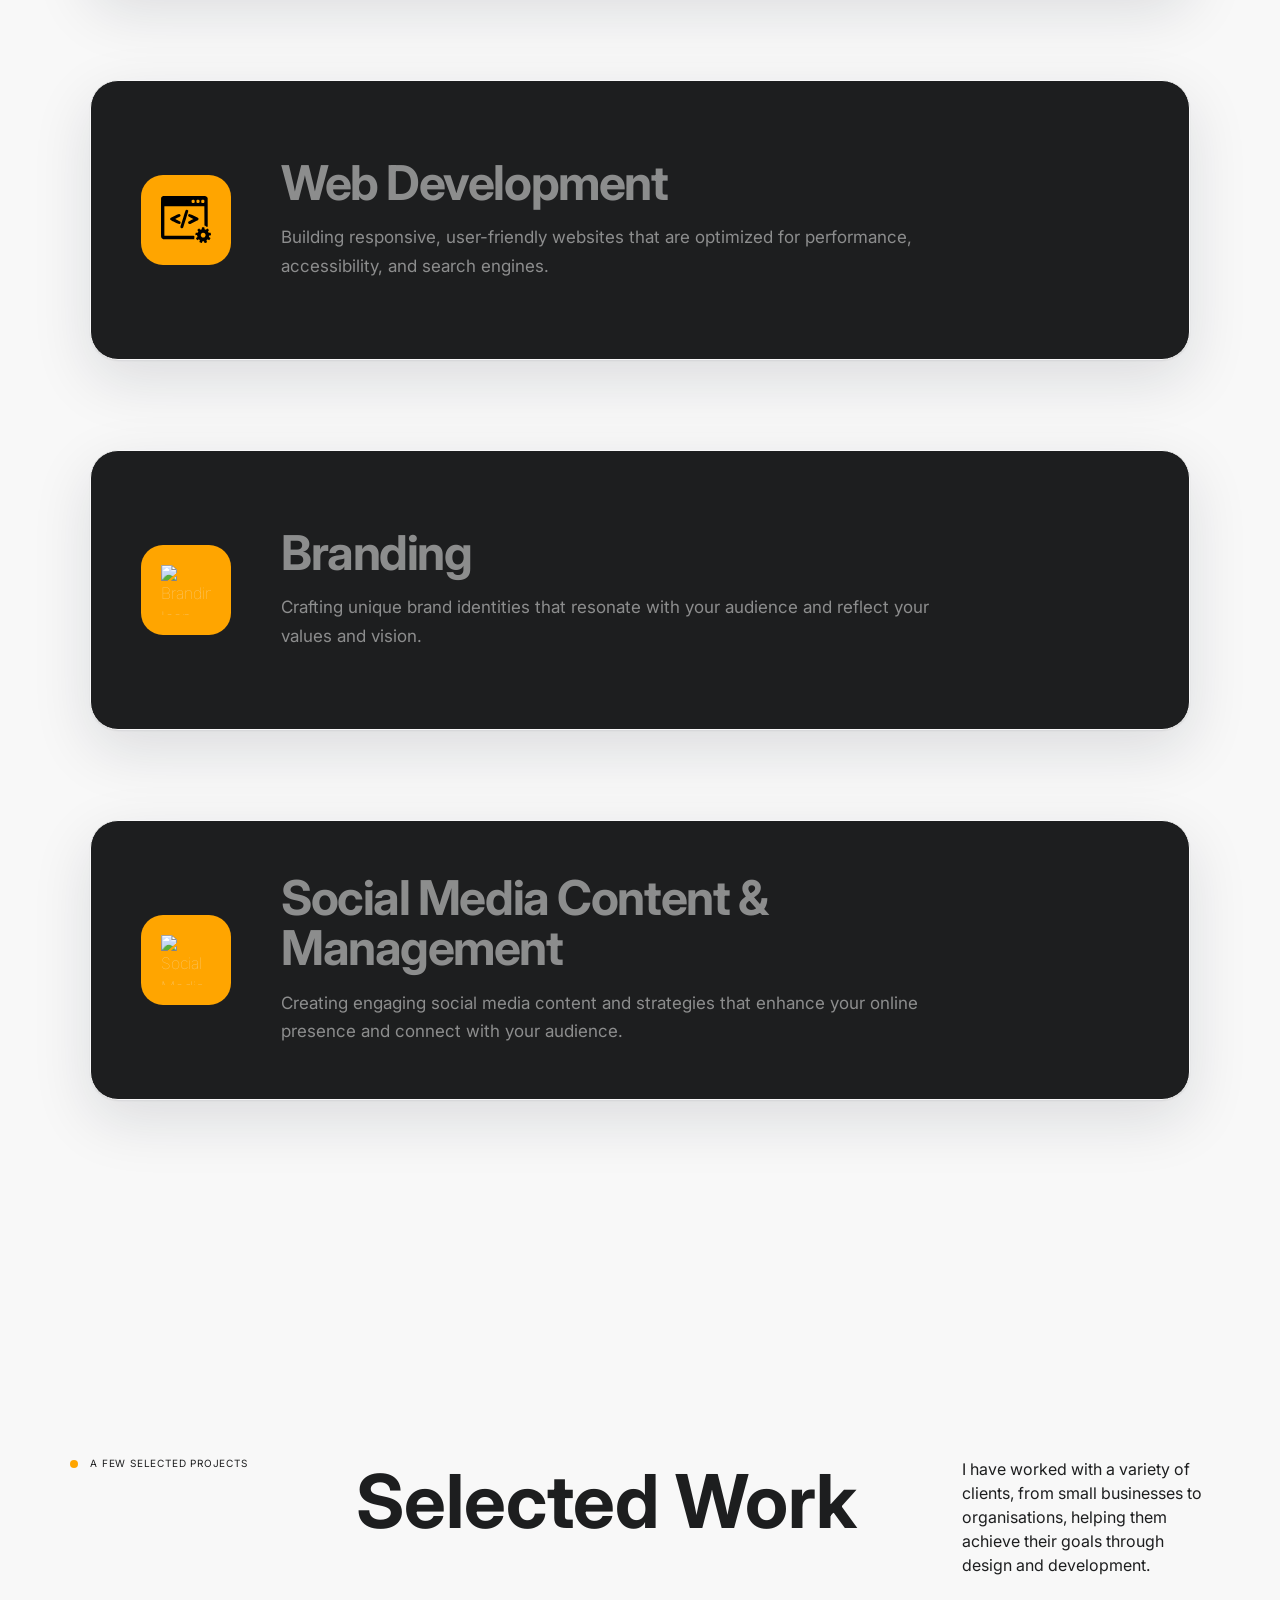
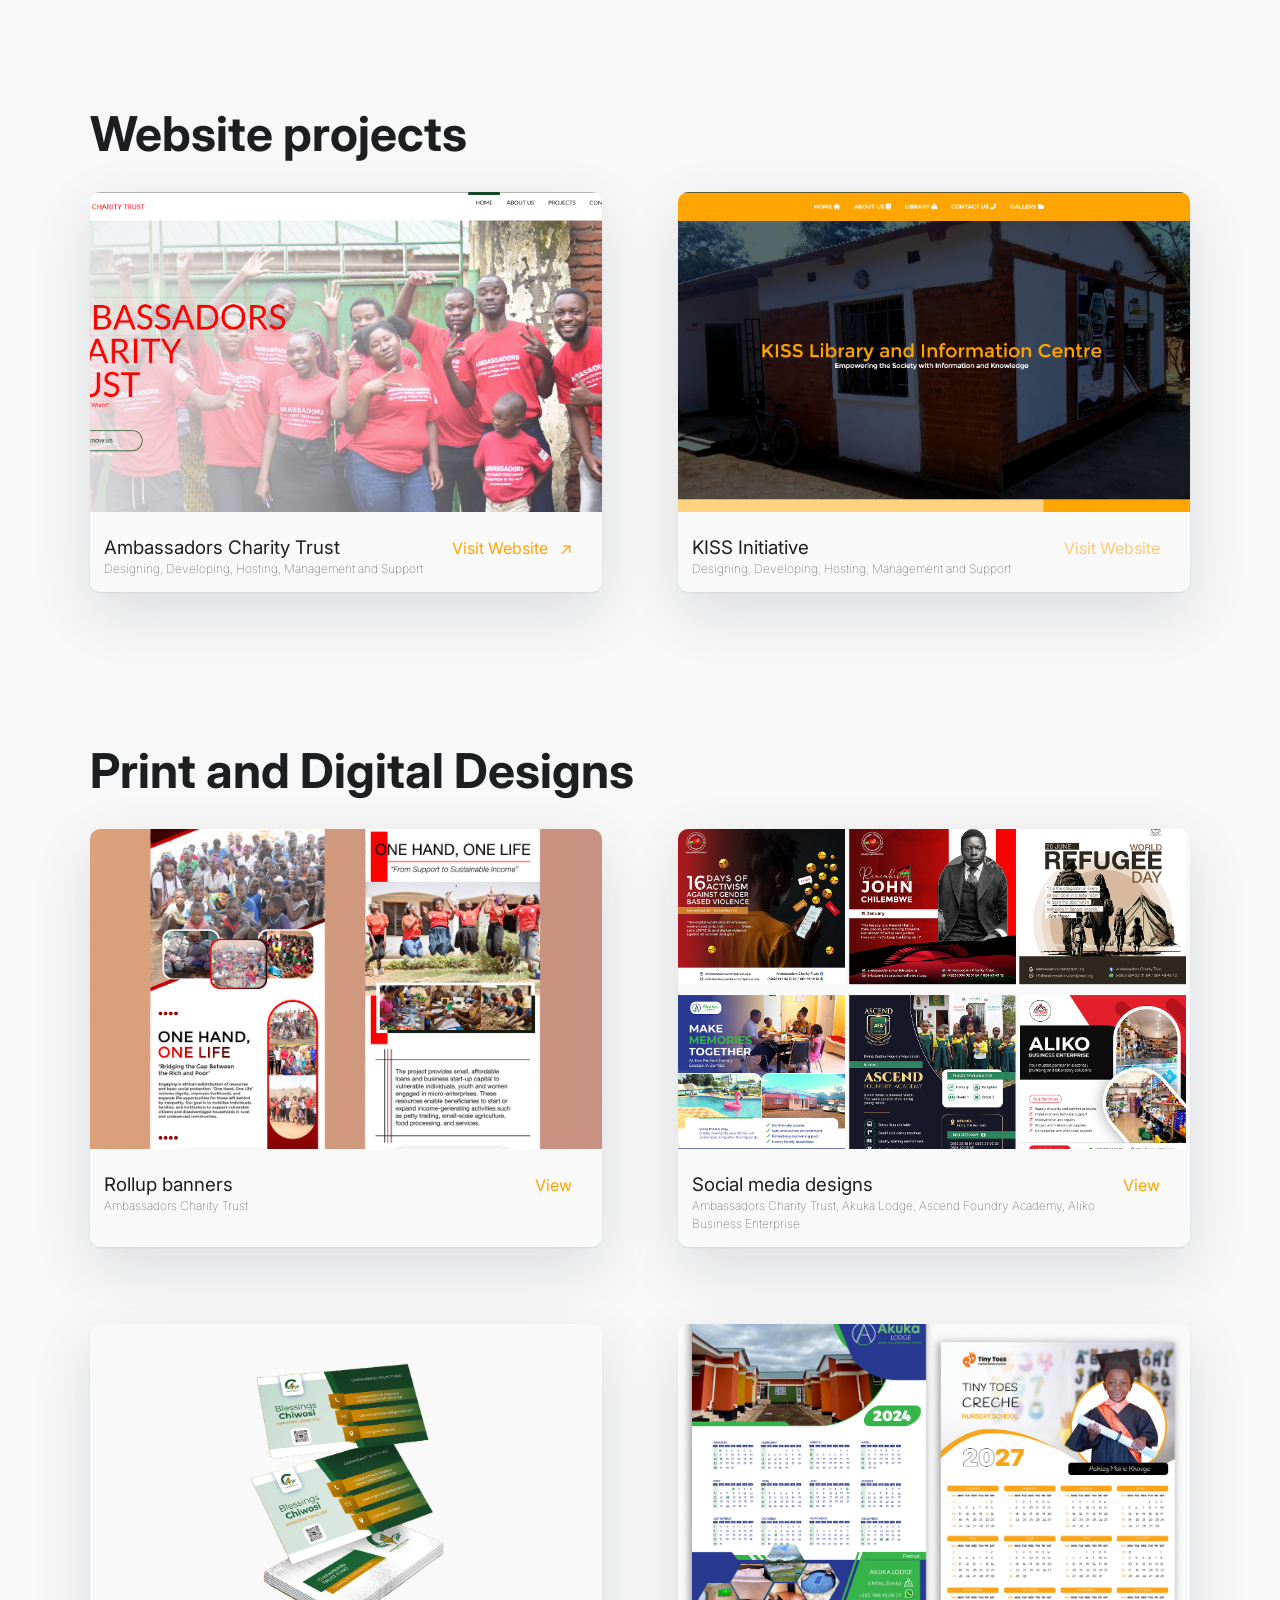
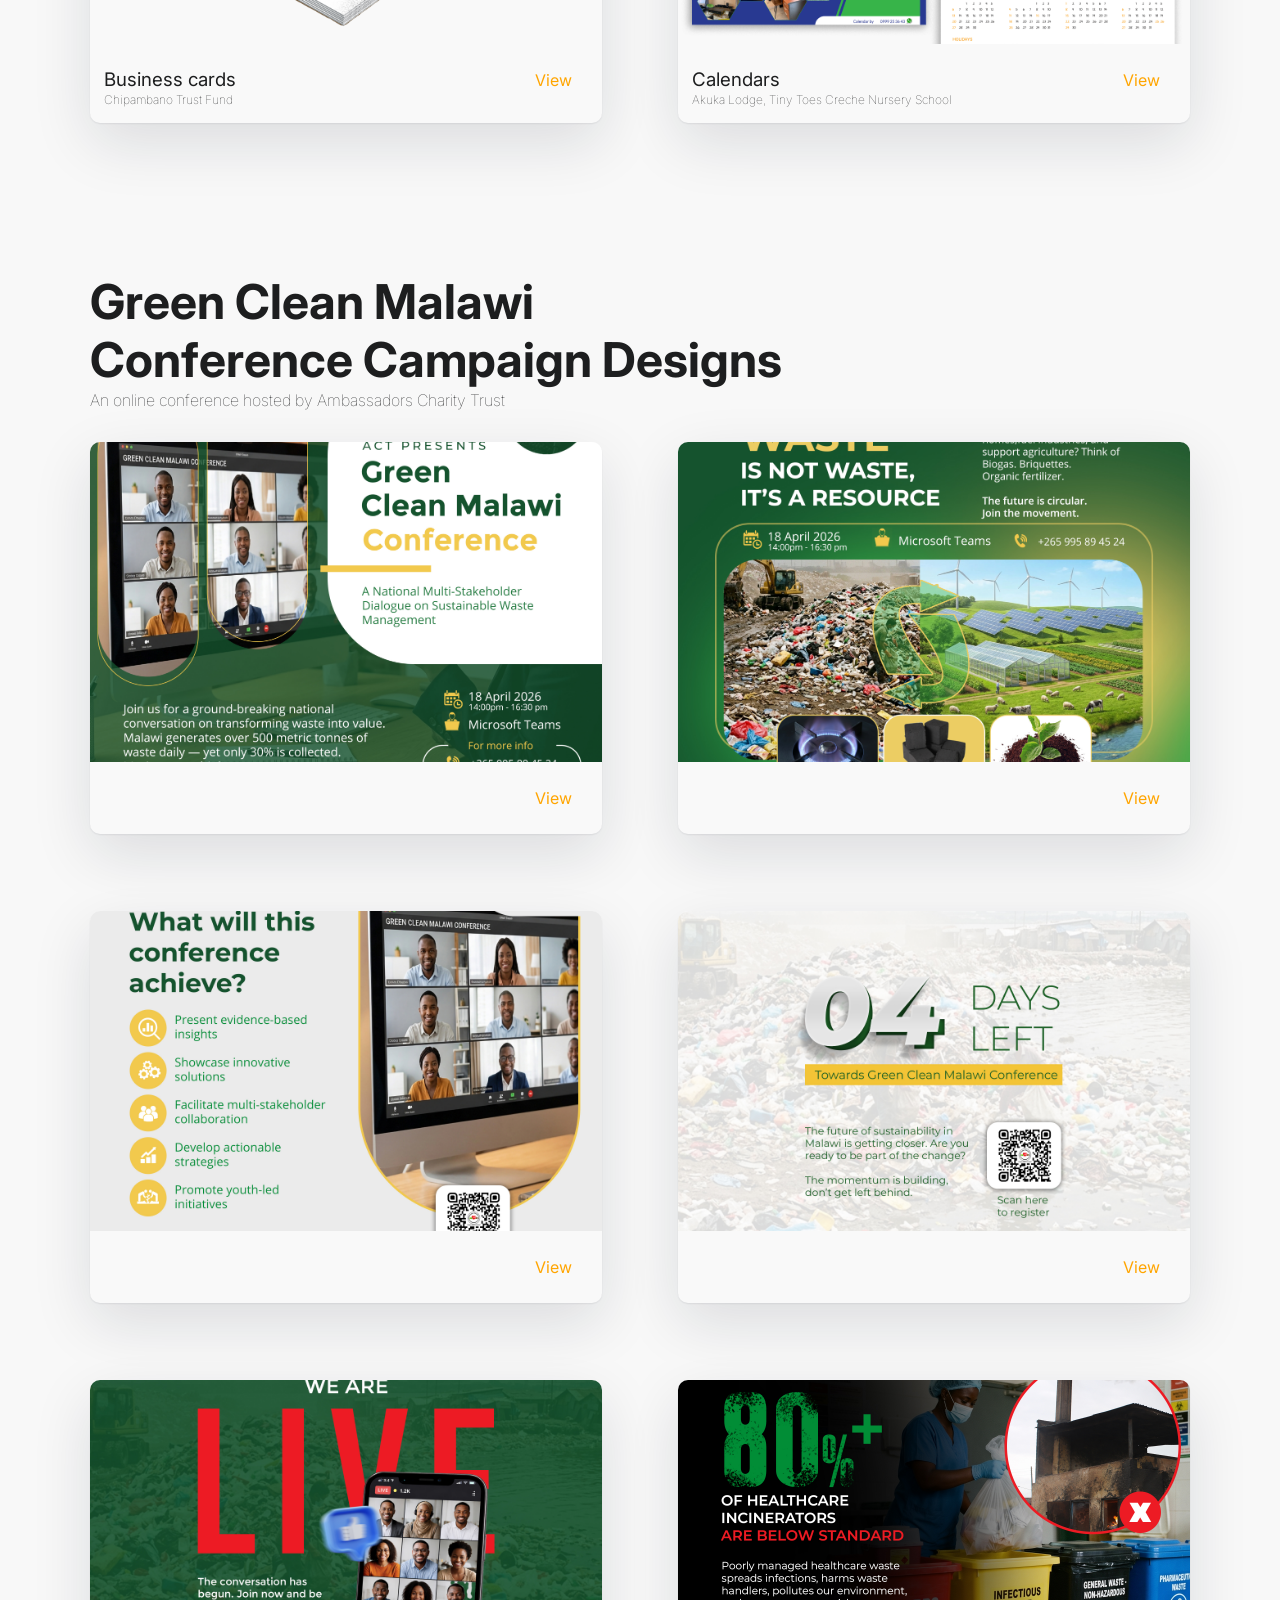
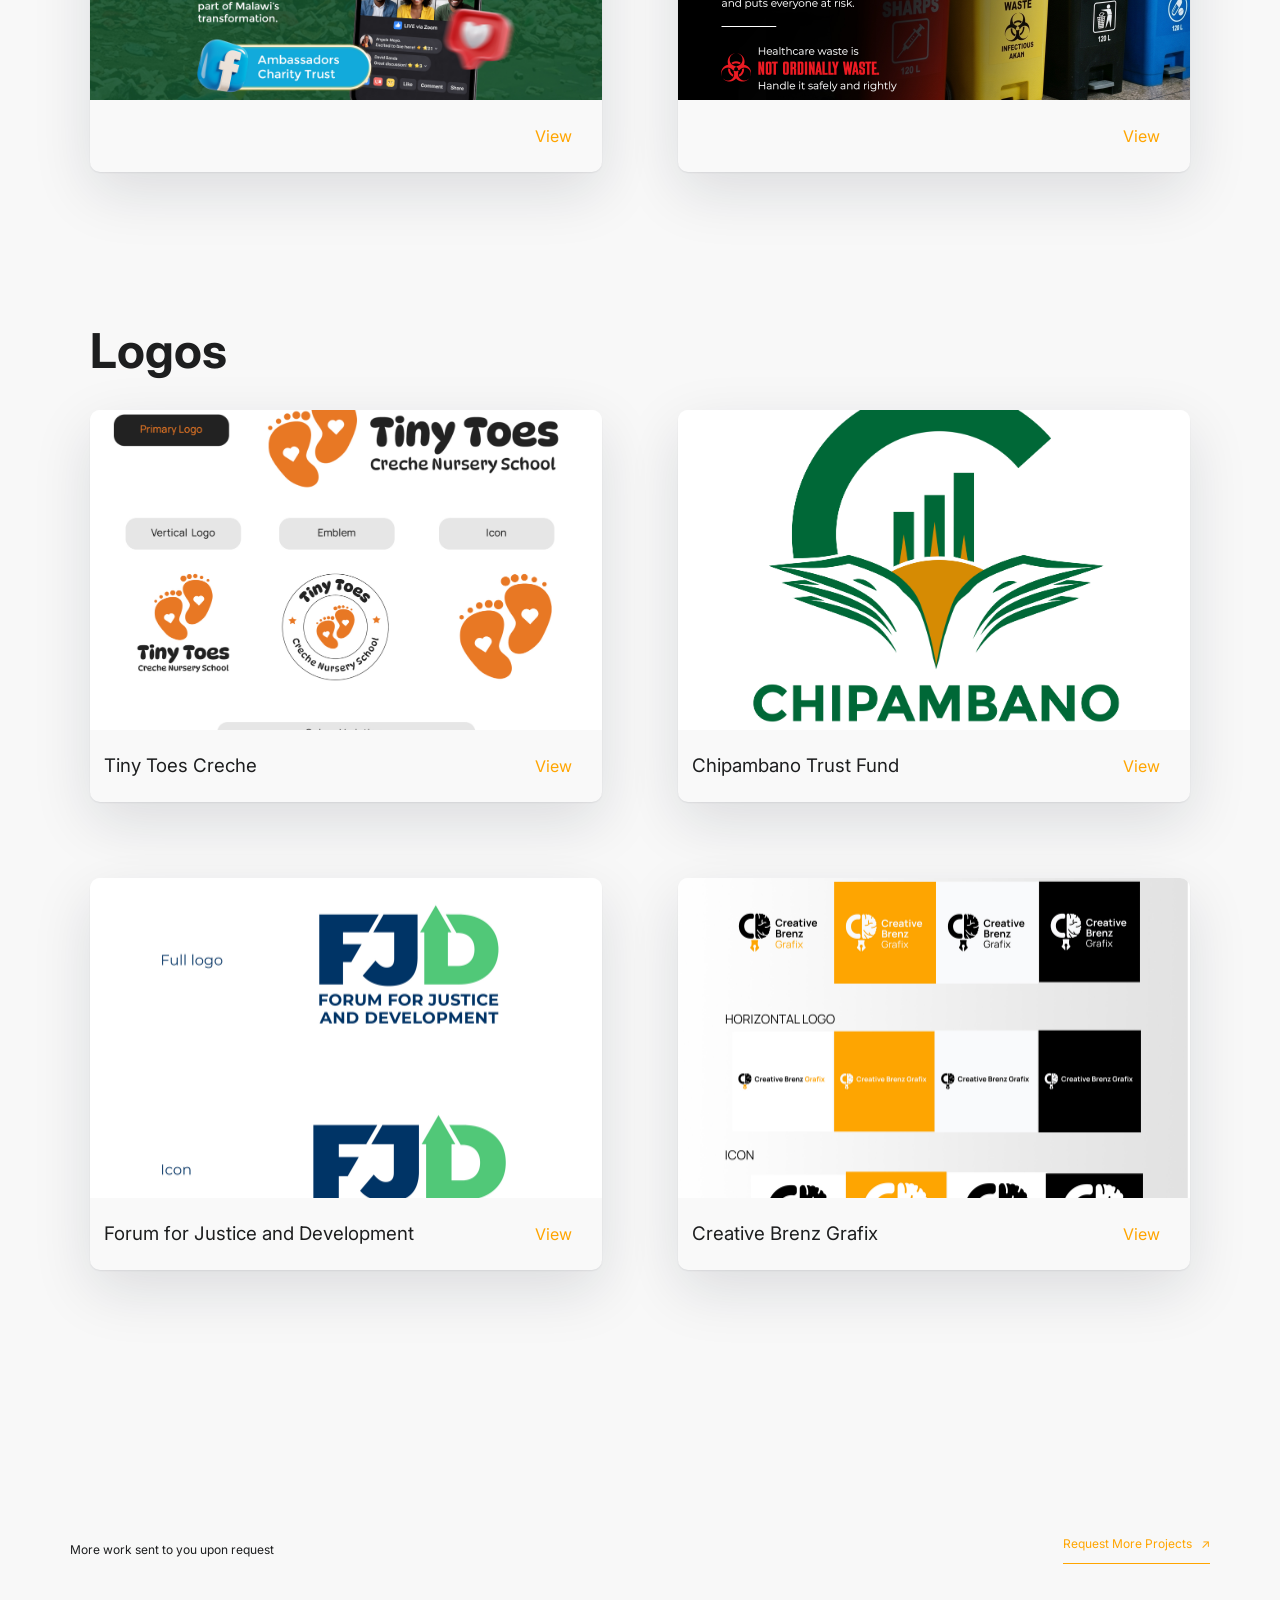
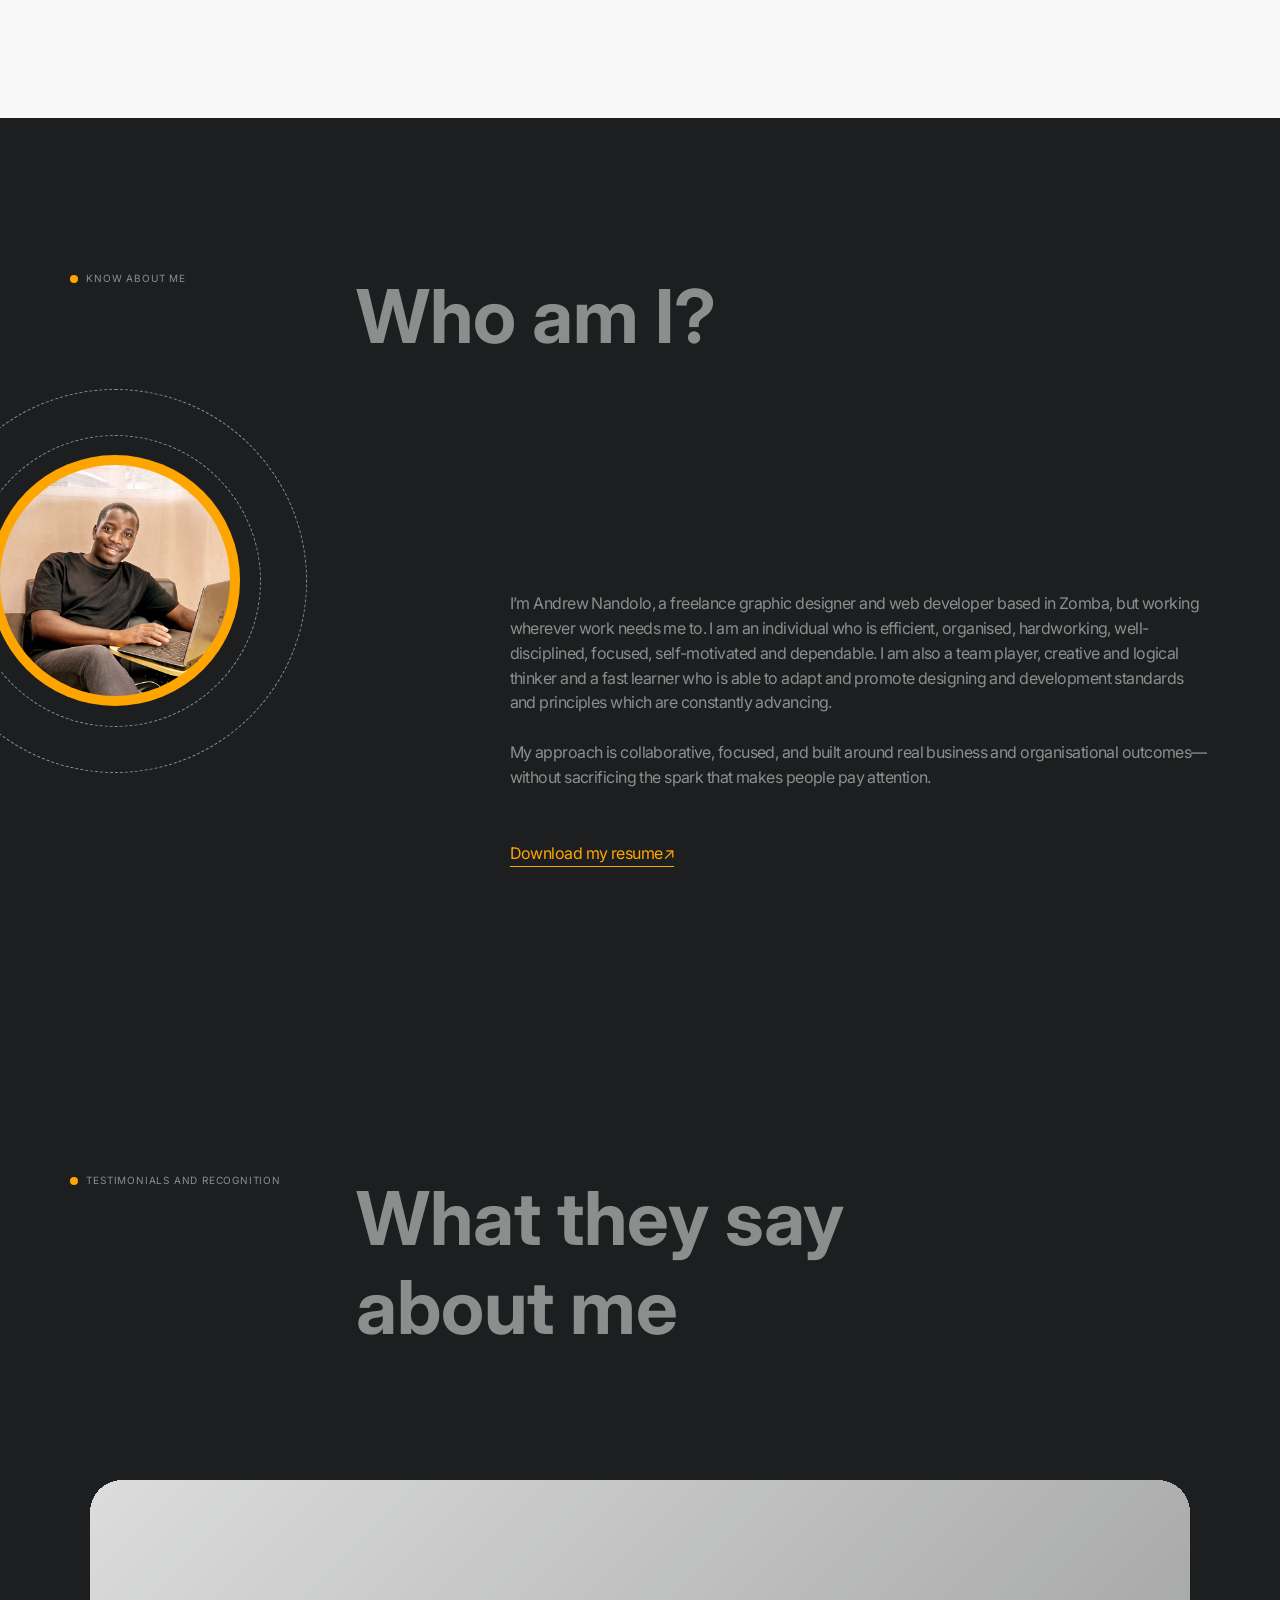
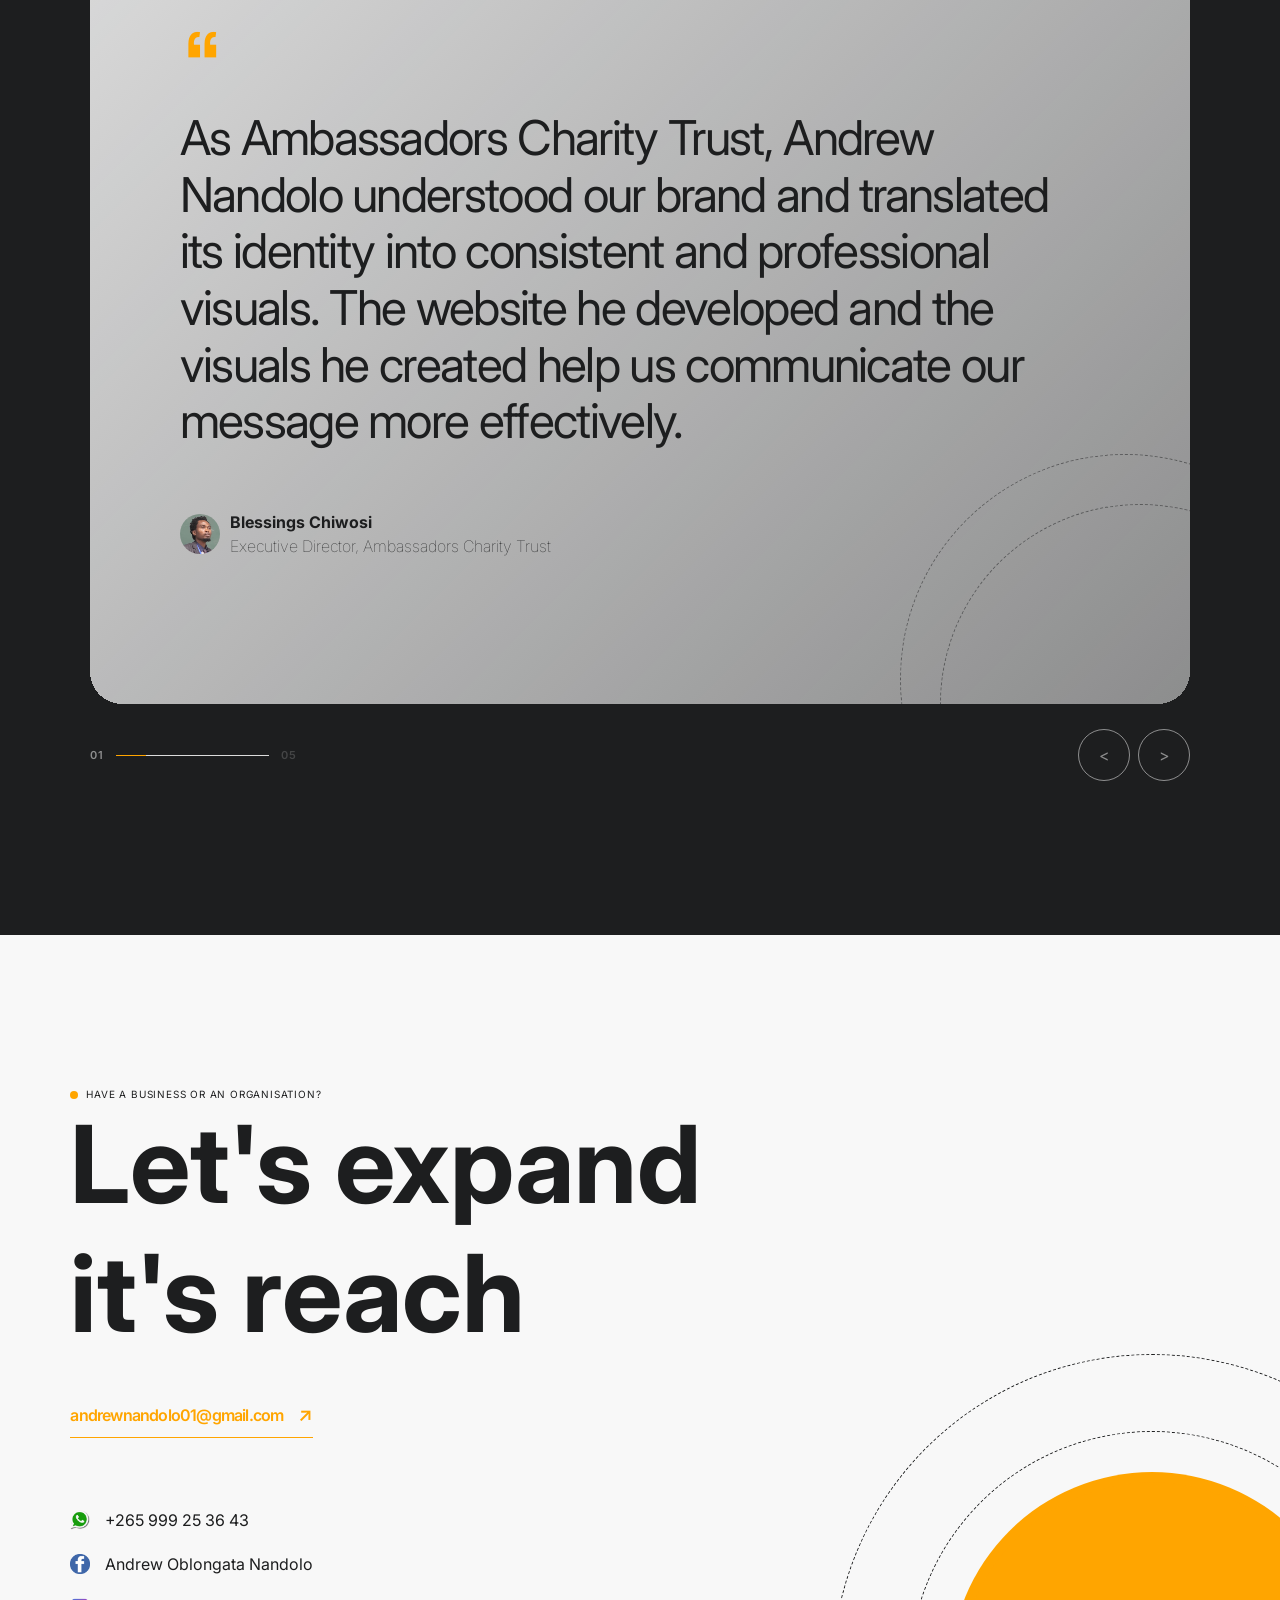
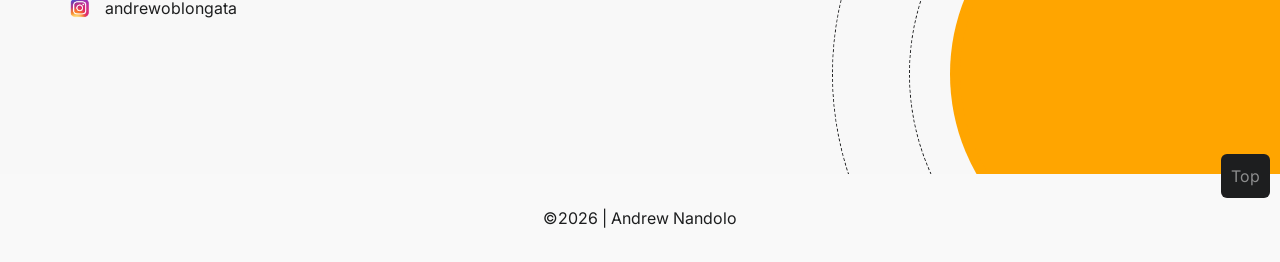
==== commit b4b47d8e: "Update and add more testimonials" ====
--- a/index.html
+++ b/index.html
@@ -68,7 +68,7 @@
                 <div class="art-orbit orbit-two"></div>
                 <div class="art-orbit orbit-three"></div>
                 <div class="art-orbit art-disc">
-                    <img src="assets/images/user-icon.jpg" alt=""  >
+                    <img src="assets/images/andrew.jpg" alt=""  >
                 </div>
 
             </div>
@@ -446,7 +446,7 @@
                 <div class="art-orbit orbit-two"></div>
                 <div class="art-orbit orbit-three"></div>
                 <div class="art-orbit art-disc">
-                    <img src="assets/images/user-icon.jpg" alt=""  loading="lazy">
+                    <img src="assets/images/andrew2.jpg" alt=""  loading="lazy">
                 </div>
             </div>
         </section>
@@ -462,7 +462,7 @@
             </div>
             <div class="testimonials-container" tabindex="0" aria-label="Testimonials carousel">
                 <div class="carousel-status sr-only" aria-live="polite" aria-atomic="true">
-                    Testimonial 1 of 3
+                    Testimonial 1 of 5
                 </div>
                 <div class="testimonial-viewport">
                     <div class="testimonial-track" id="testimonialTrack">
@@ -509,26 +509,48 @@
                                 </div>
                             </div>
                         </article>
-                        <!-- <article class="testimonial-item">
+                        <article class="testimonial-item">
                             <div class="testimonial-content">
                                 <span class="quote-mark">“</span>
-                                <blockquote class="recognition-text ">
-                                    As Ambassadors Charity Trust, Andrew Nandolo understood our brand and translated its
-                                    identity into consistent and
-                                    professional visuals. The website he developed and the visuals he created help us
-                                    communicate our message more
-                                    effectively.
-                                </blockquote>
+                                <blockquote class="recognition-text ">You are truly talented and skilled! The way you handled our fundraising campaign flyers shows your creativity, professionalism, and expertise. We really appreciate your hard work and dedication - keep up the excellent work!</blockquote>
                                 <div class="recognition-credit">
                                     <span class="credit-image">
-                                        <img src="assets/images/user-icon-small.png" alt="">
+                                        <img src="assets/images/affick.jpg" alt="">
                                     </span>
                                     <p class="credit-person">
-                                        <b>Blessings Chiwosi</b> <br> Executive Director, Ambassadors Charity Trust
+                                        <b>Affick Milanzi</b> <br> Executive Director, Affick Milanzi Foundation
                                     </p>
                                 </div>
                             </div>
-                        </article> -->
+                        </article>
+                        <article class="testimonial-item">
+                            <div class="testimonial-content">
+                                <span class="quote-mark">“</span>
+                                <blockquote class="recognition-text ">Andrew is creative, visionary, pays attention to detail, emphatic, adaptable and very reliable. He has a passion for storytelling throught design, communicates well with customers, and takes pride in delivering quality projects on time and on budget.</blockquote>
+                                <div class="recognition-credit">
+                                    <span class="credit-image">
+                                        <img src="assets/images/francis.jpg" alt="">
+                                    </span>
+                                    <p class="credit-person">
+                                        <b>Francis Kachala</b> <br> Founder and Director, KISS Initiative
+                                    </p>
+                                </div>
+                            </div>
+                        </article>
+                        <article class="testimonial-item">
+                            <div class="testimonial-content">
+                                <span class="quote-mark">“</span>
+                                <blockquote class="recognition-text ">Andrew took his time to understand FJD's vission, mission and values, translating them into a clean, modern and meaningful logo. His attention to detail, patience, open-mindedness and willingness to accommodate feedback resulted in outstanding quality, timely delivery, and a final product that exceeded expectations</blockquote>
+                                <div class="recognition-credit">
+                                    <span class="credit-image">
+                                        <img src="assets/images/connie.jpg" alt="">
+                                    </span>
+                                    <p class="credit-person">
+                                        <b>Connie Lulanga</b> <br>Forum For Justice and Development
+                                    </p>
+                                </div>
+                            </div>
+                        </article>
                     </div>
                 </div>
                 <div class="carousel-footer">
@@ -537,7 +559,7 @@
                         <div class="progress-line">
                             <span class="progress-bar"></span>
                         </div>
-                        <span class="progress-total">02</span>
+                        <span class="progress-total">05</span>
                     </div>
                     <div class="carousel-navigation">
                         <button type="button" class="carousel-button prev" aria-label="Previous testimonial">
--- a/assets/css/style.css
+++ b/assets/css/style.css
@@ -940,7 +940,7 @@
     .progress-bar {
         position: absolute;
         inset: 0 auto 0 0;
-        width: 50%;
+        width: 20%;
         background: var(--accent-color);
         transition: width .7s cubic-bezier(.16, 1, .3, 1);
     }
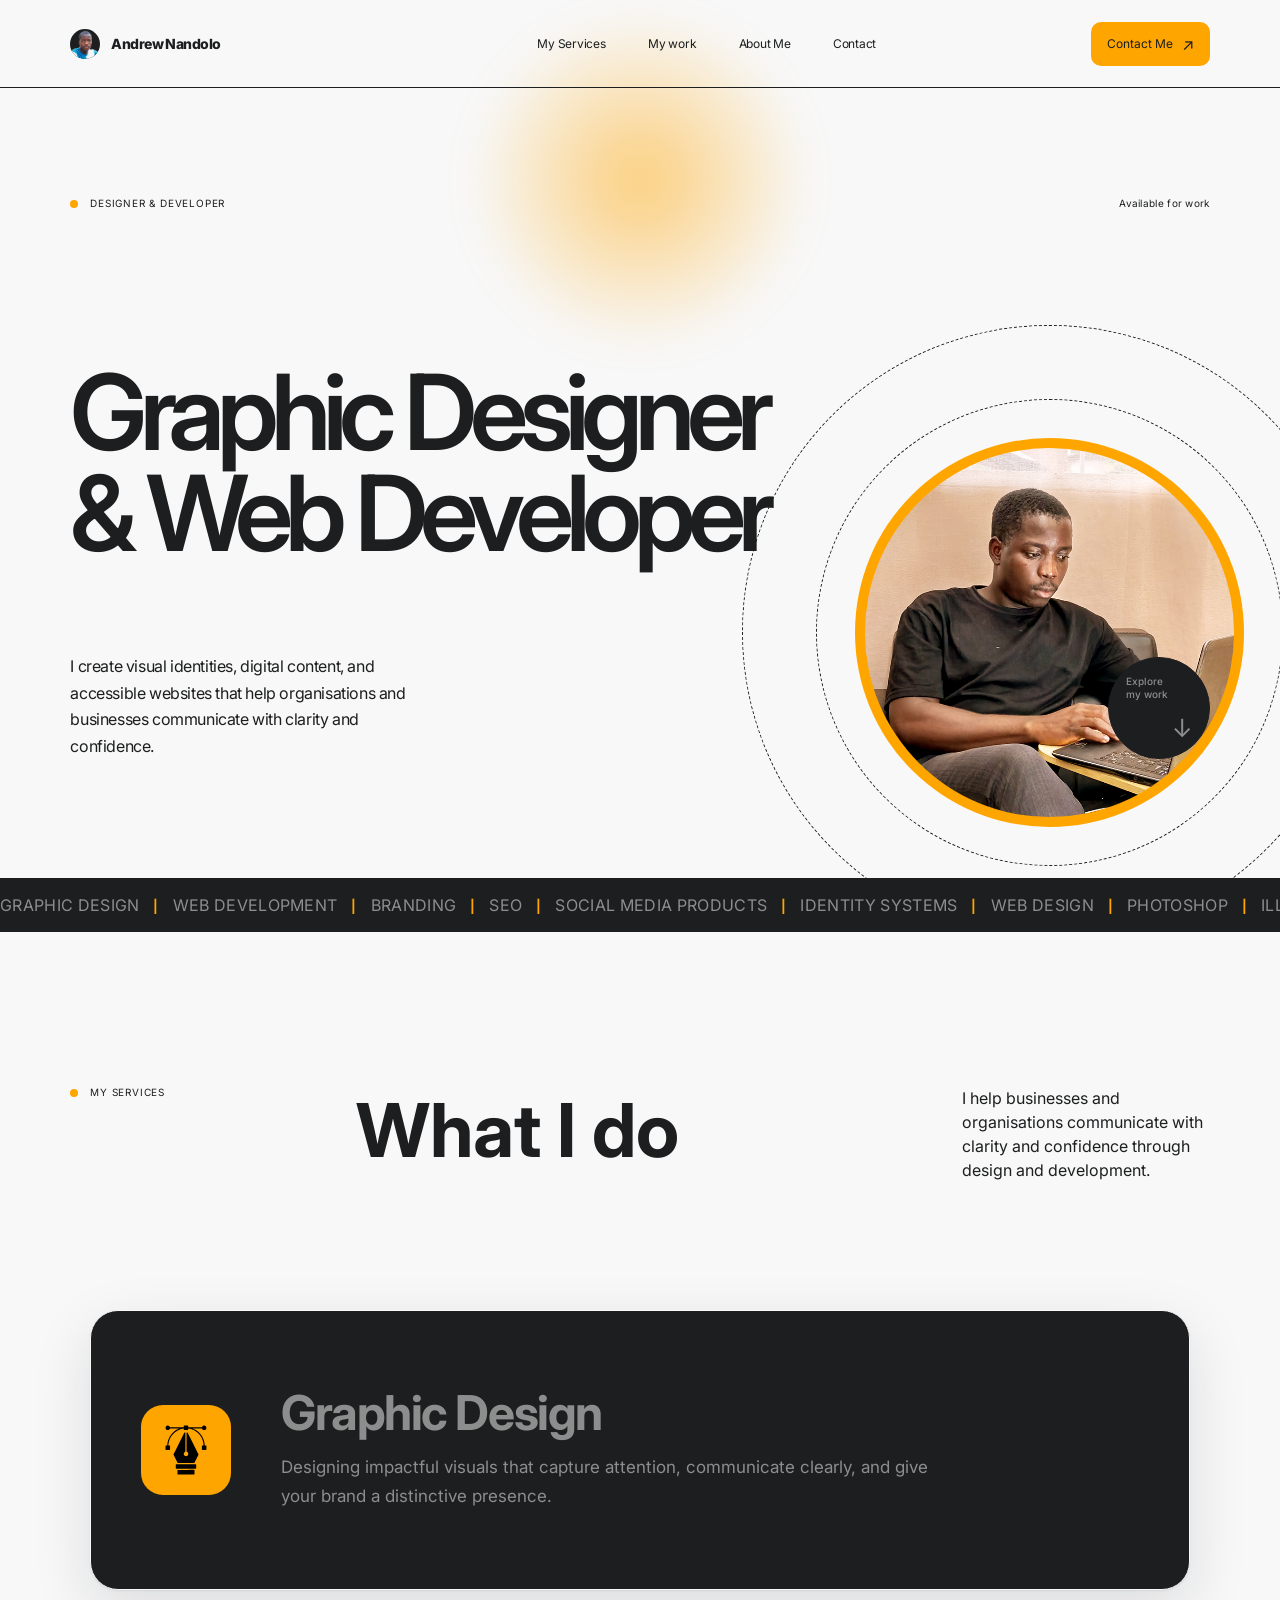
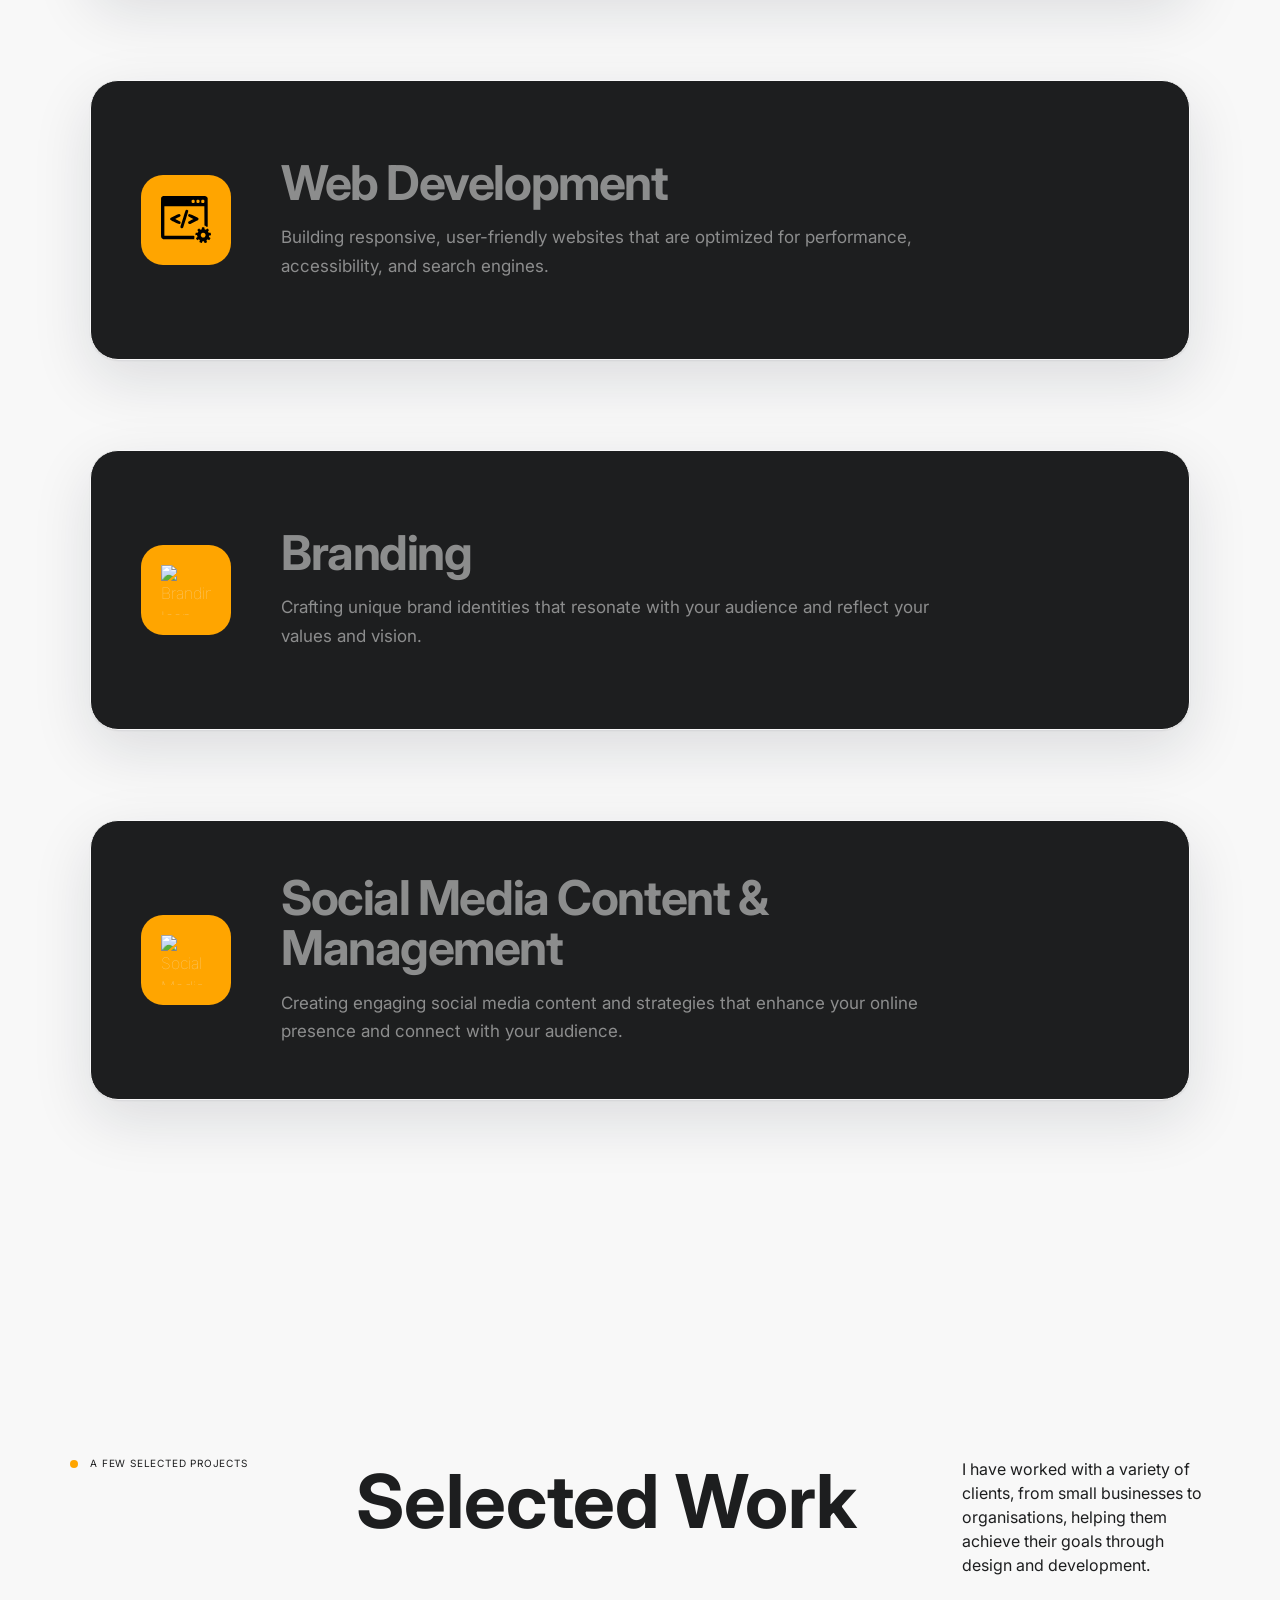
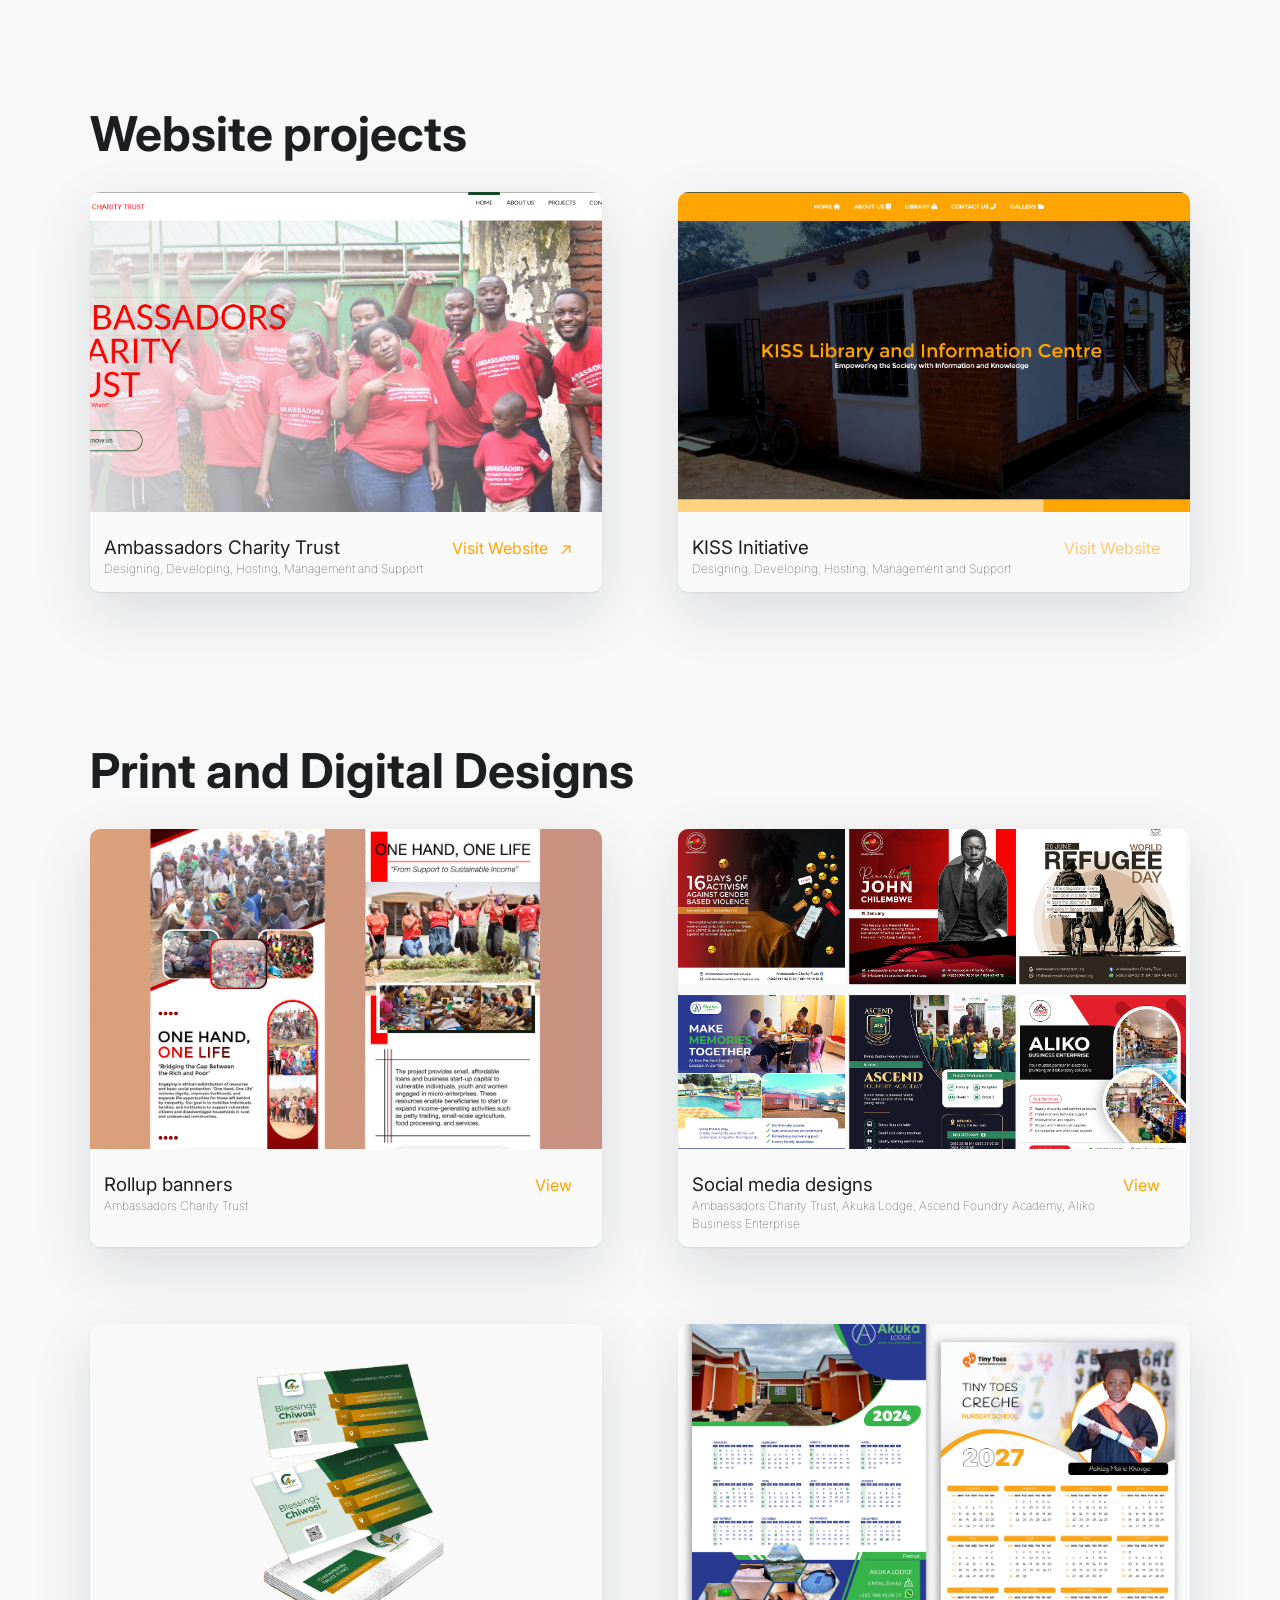
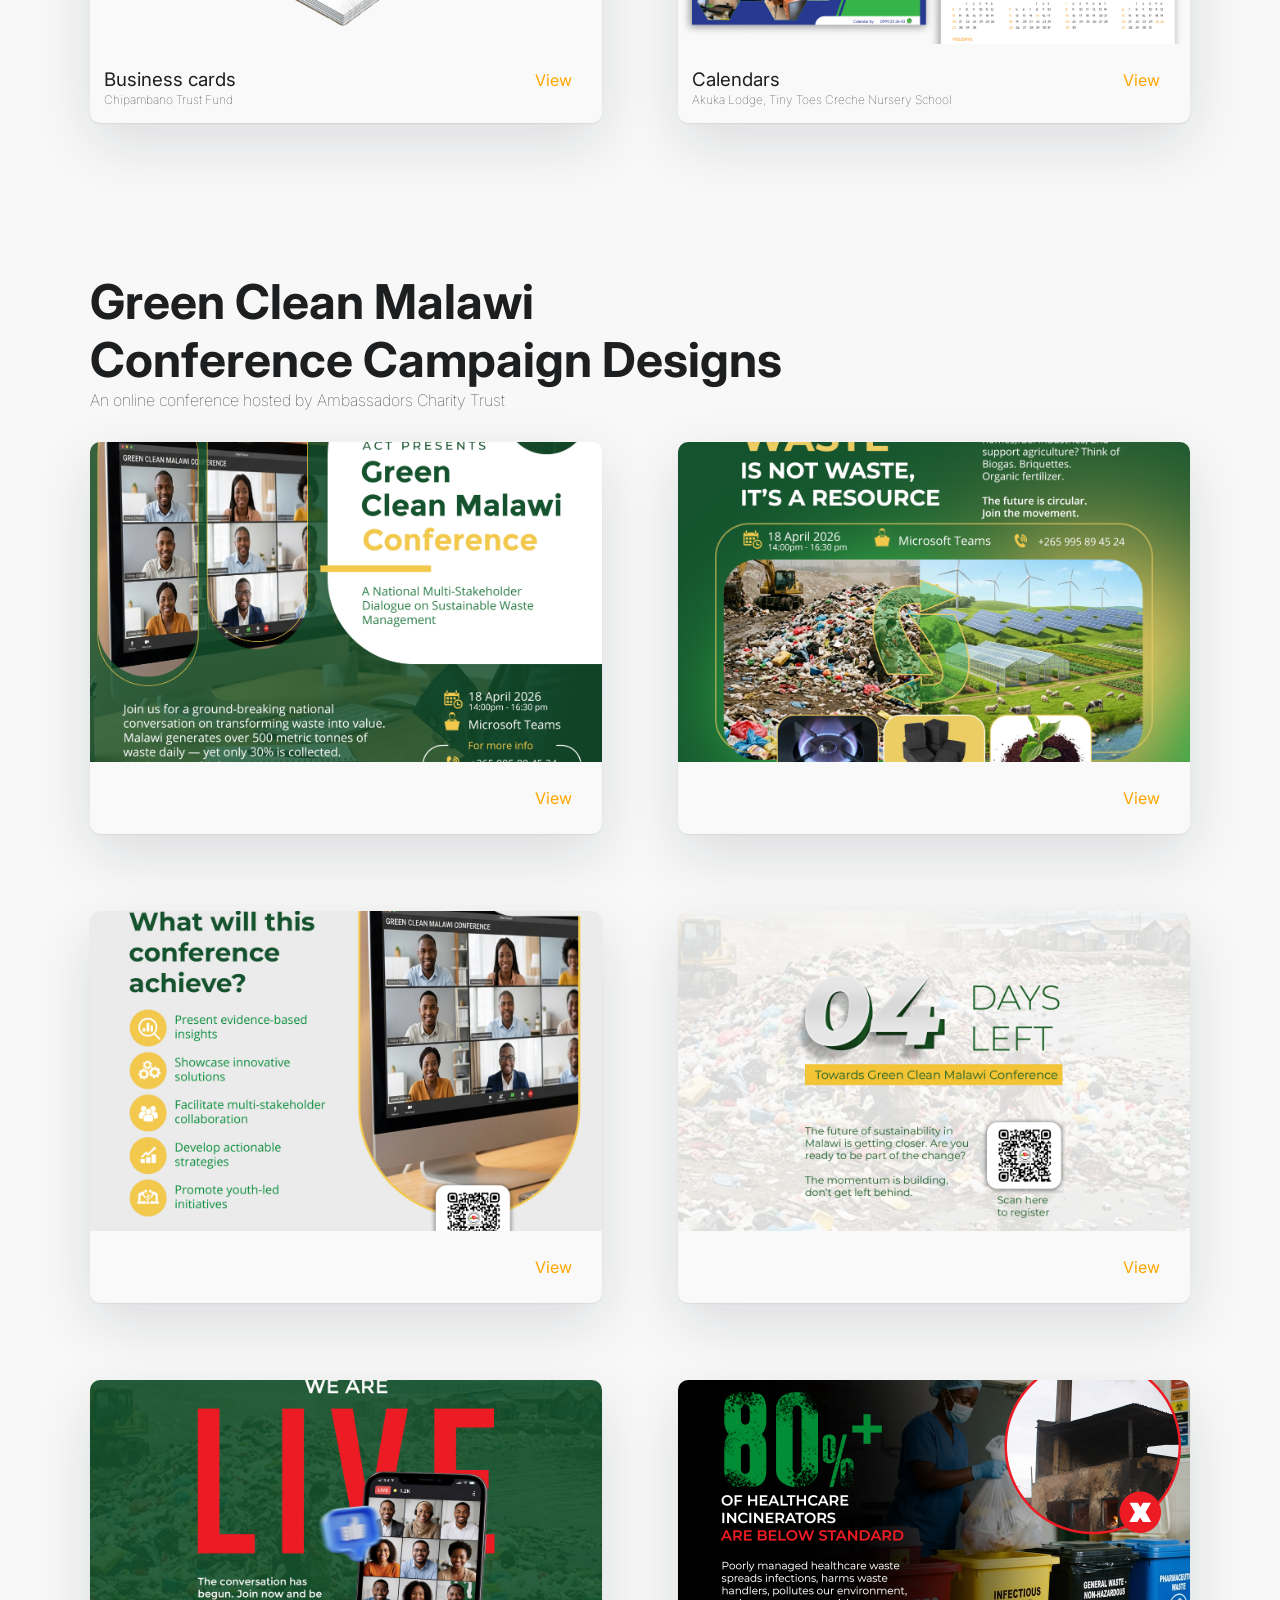
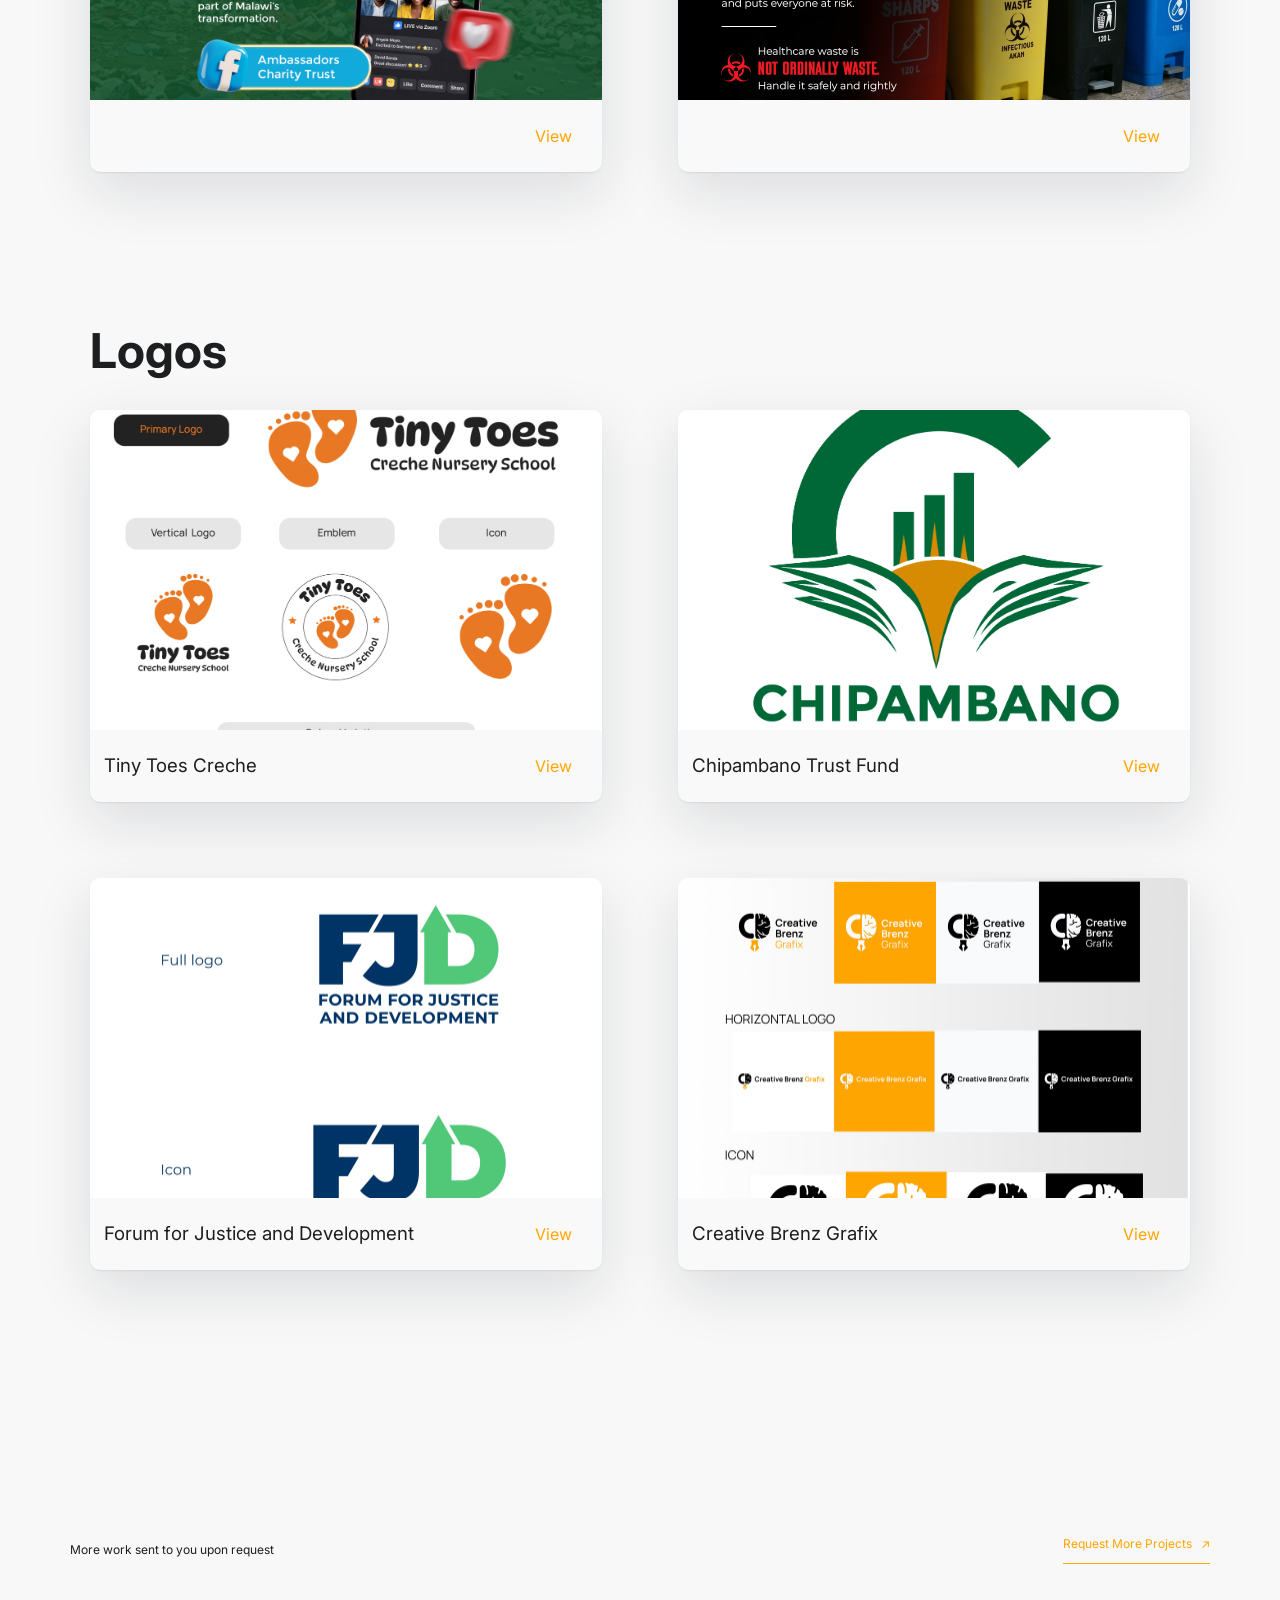
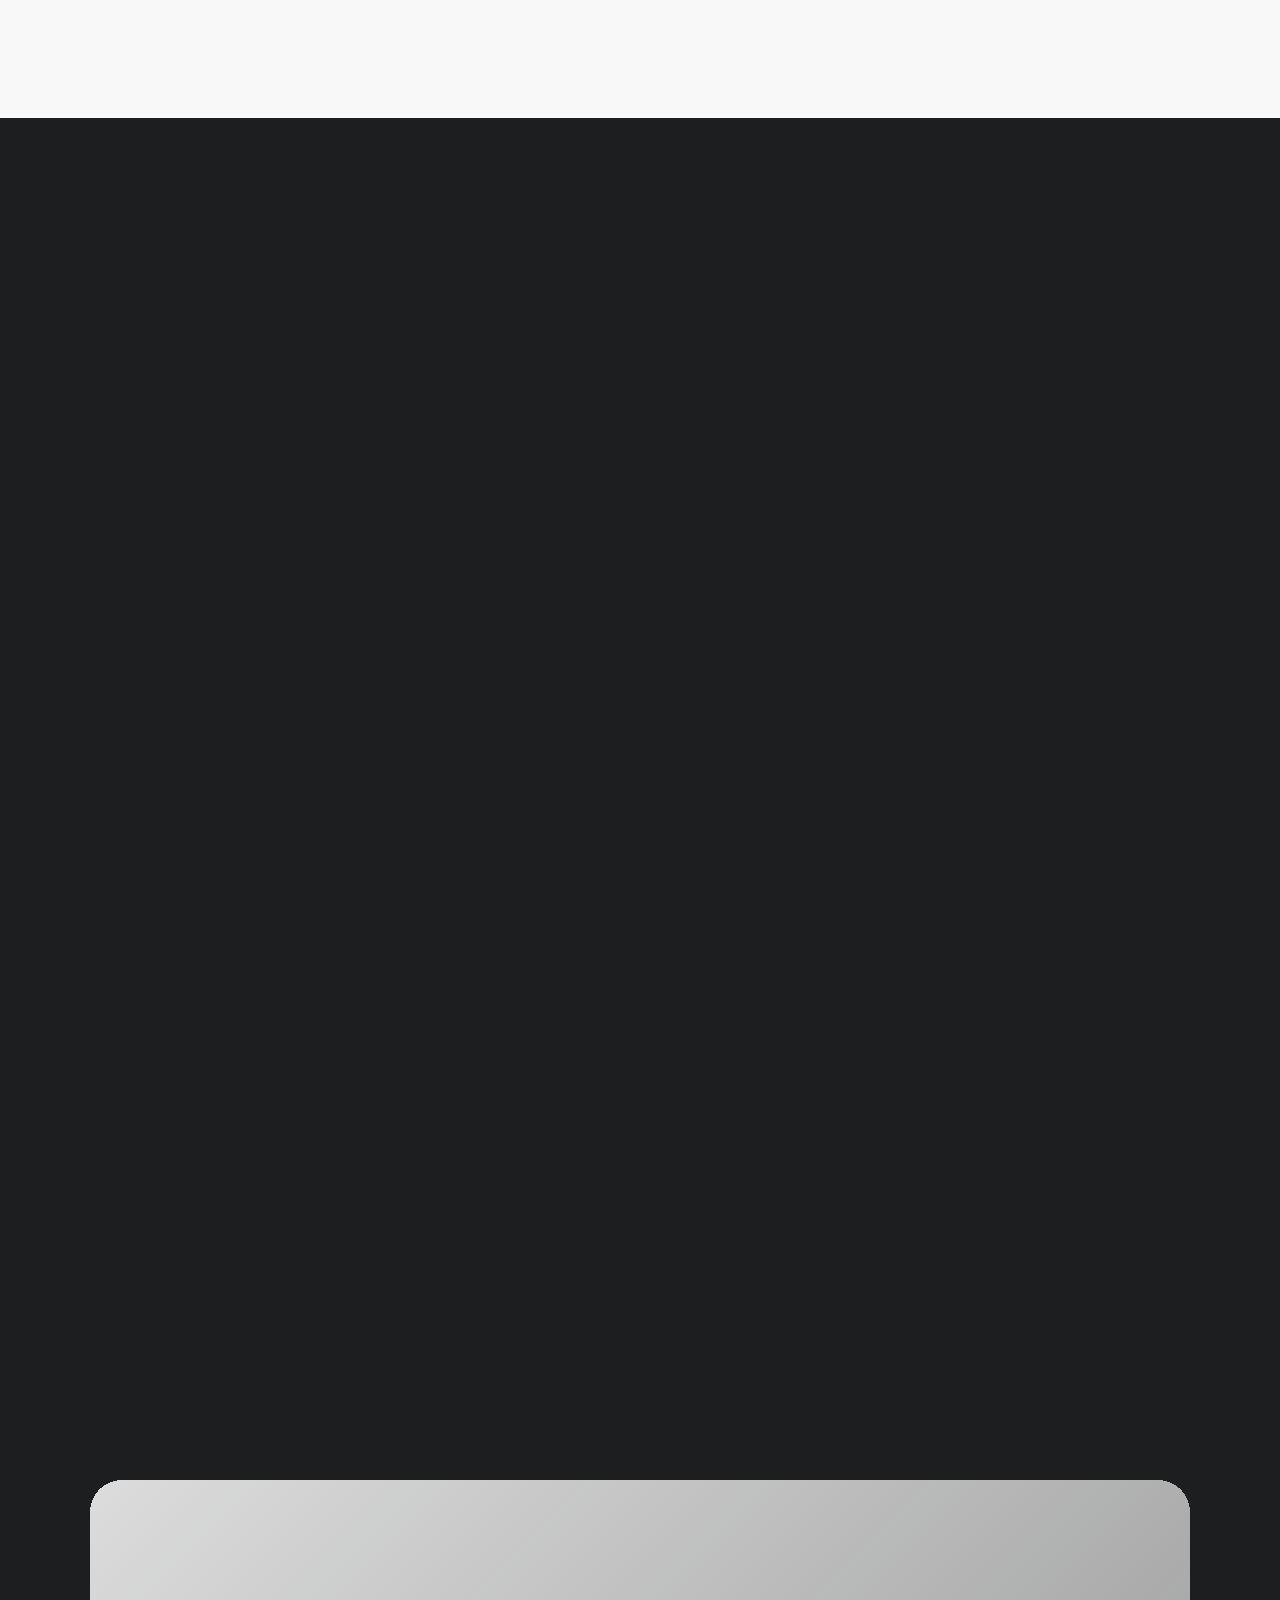
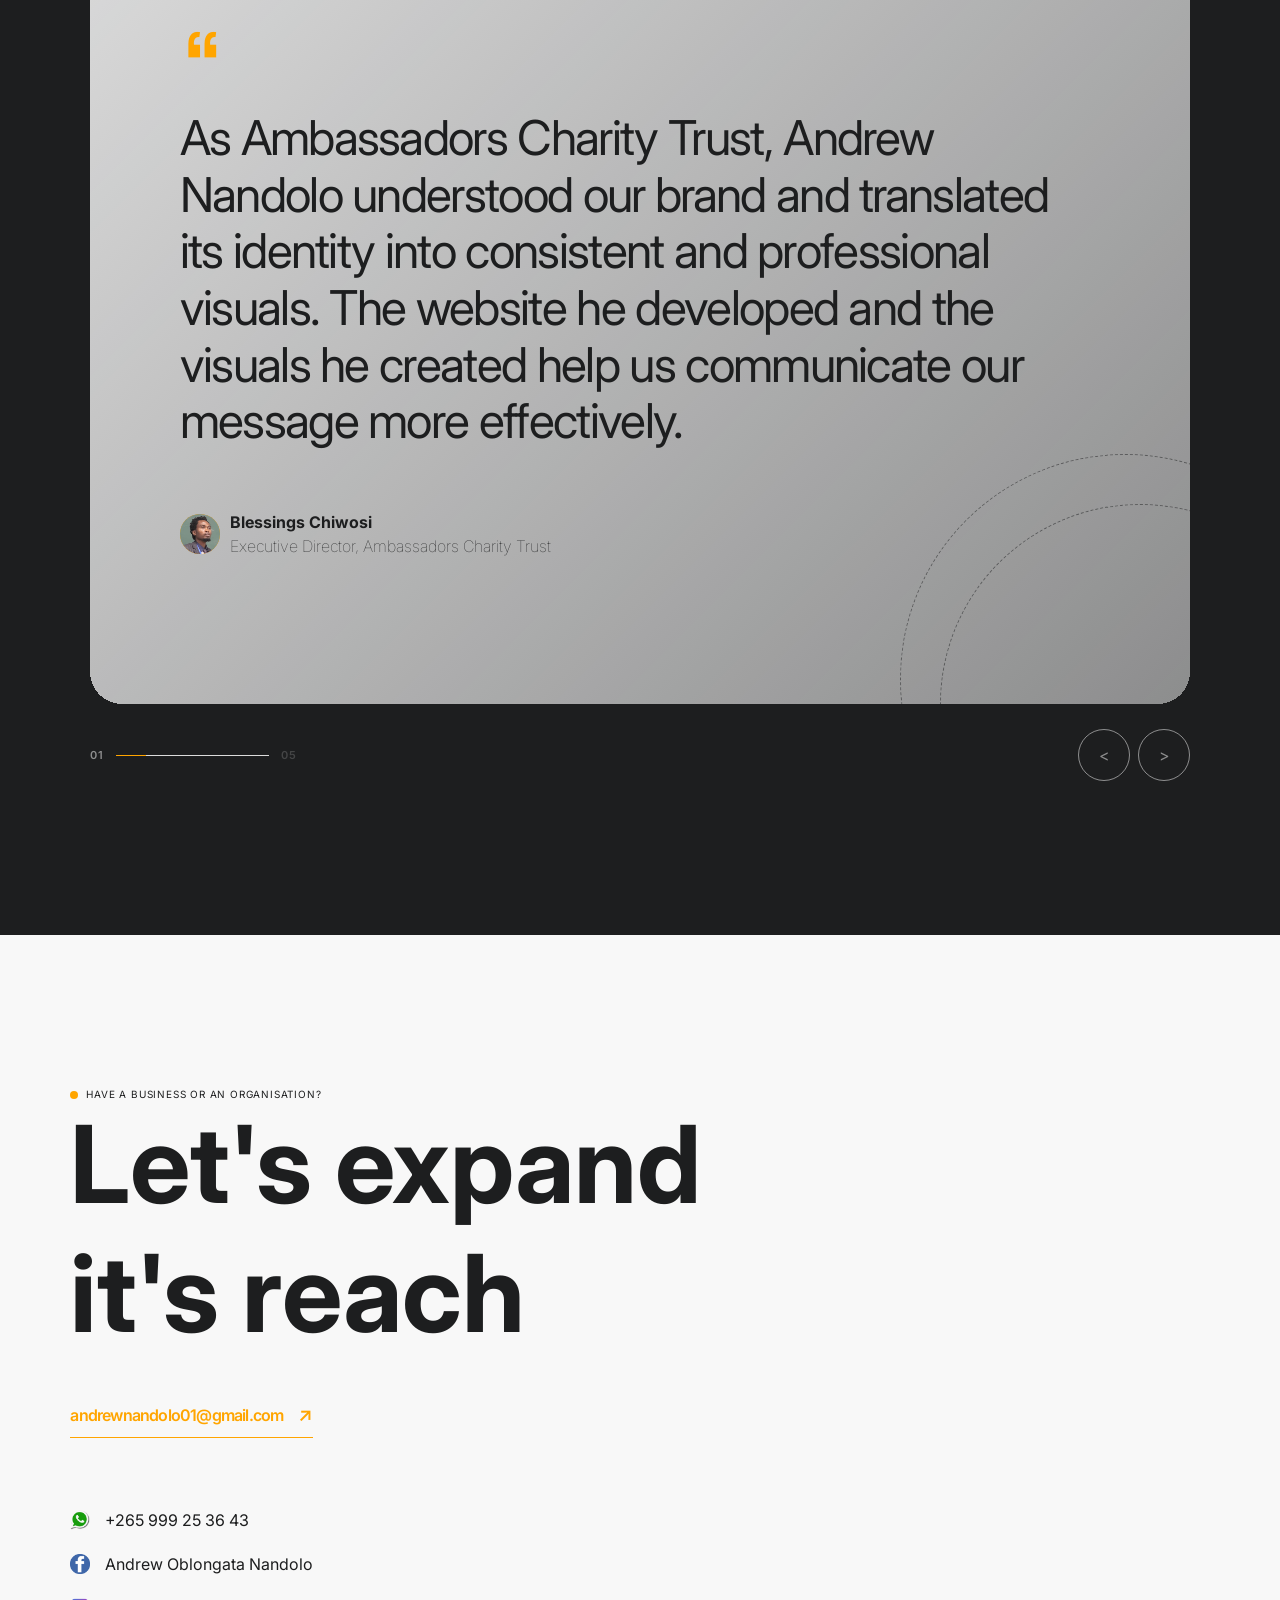
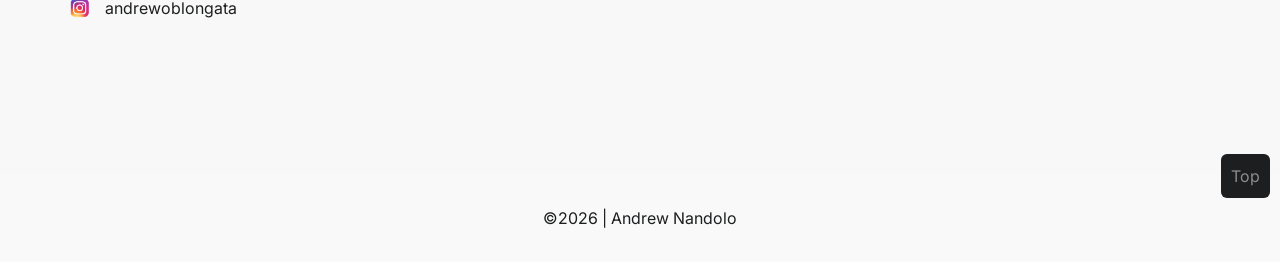
==== commit 813a8a4b: "Update index.html" ====
--- a/index.html
+++ b/index.html
@@ -526,7 +526,7 @@
                         <article class="testimonial-item">
                             <div class="testimonial-content">
                                 <span class="quote-mark">“</span>
-                                <blockquote class="recognition-text ">Andrew is creative, visionary, pays attention to detail, emphatic, adaptable and very reliable. He has a passion for storytelling throught design, communicates well with customers, and takes pride in delivering quality projects on time and on budget.</blockquote>
+                                <blockquote class="recognition-text ">Andrew is creative, visionary, pays attention to detail, emphatic, adaptable and very reliable. He has a passion for storytelling through design, communicates well with customers, and takes pride in delivering quality projects on time and on budget.</blockquote>
                                 <div class="recognition-credit">
                                     <span class="credit-image">
                                         <img src="assets/images/francis.jpg" alt="">
